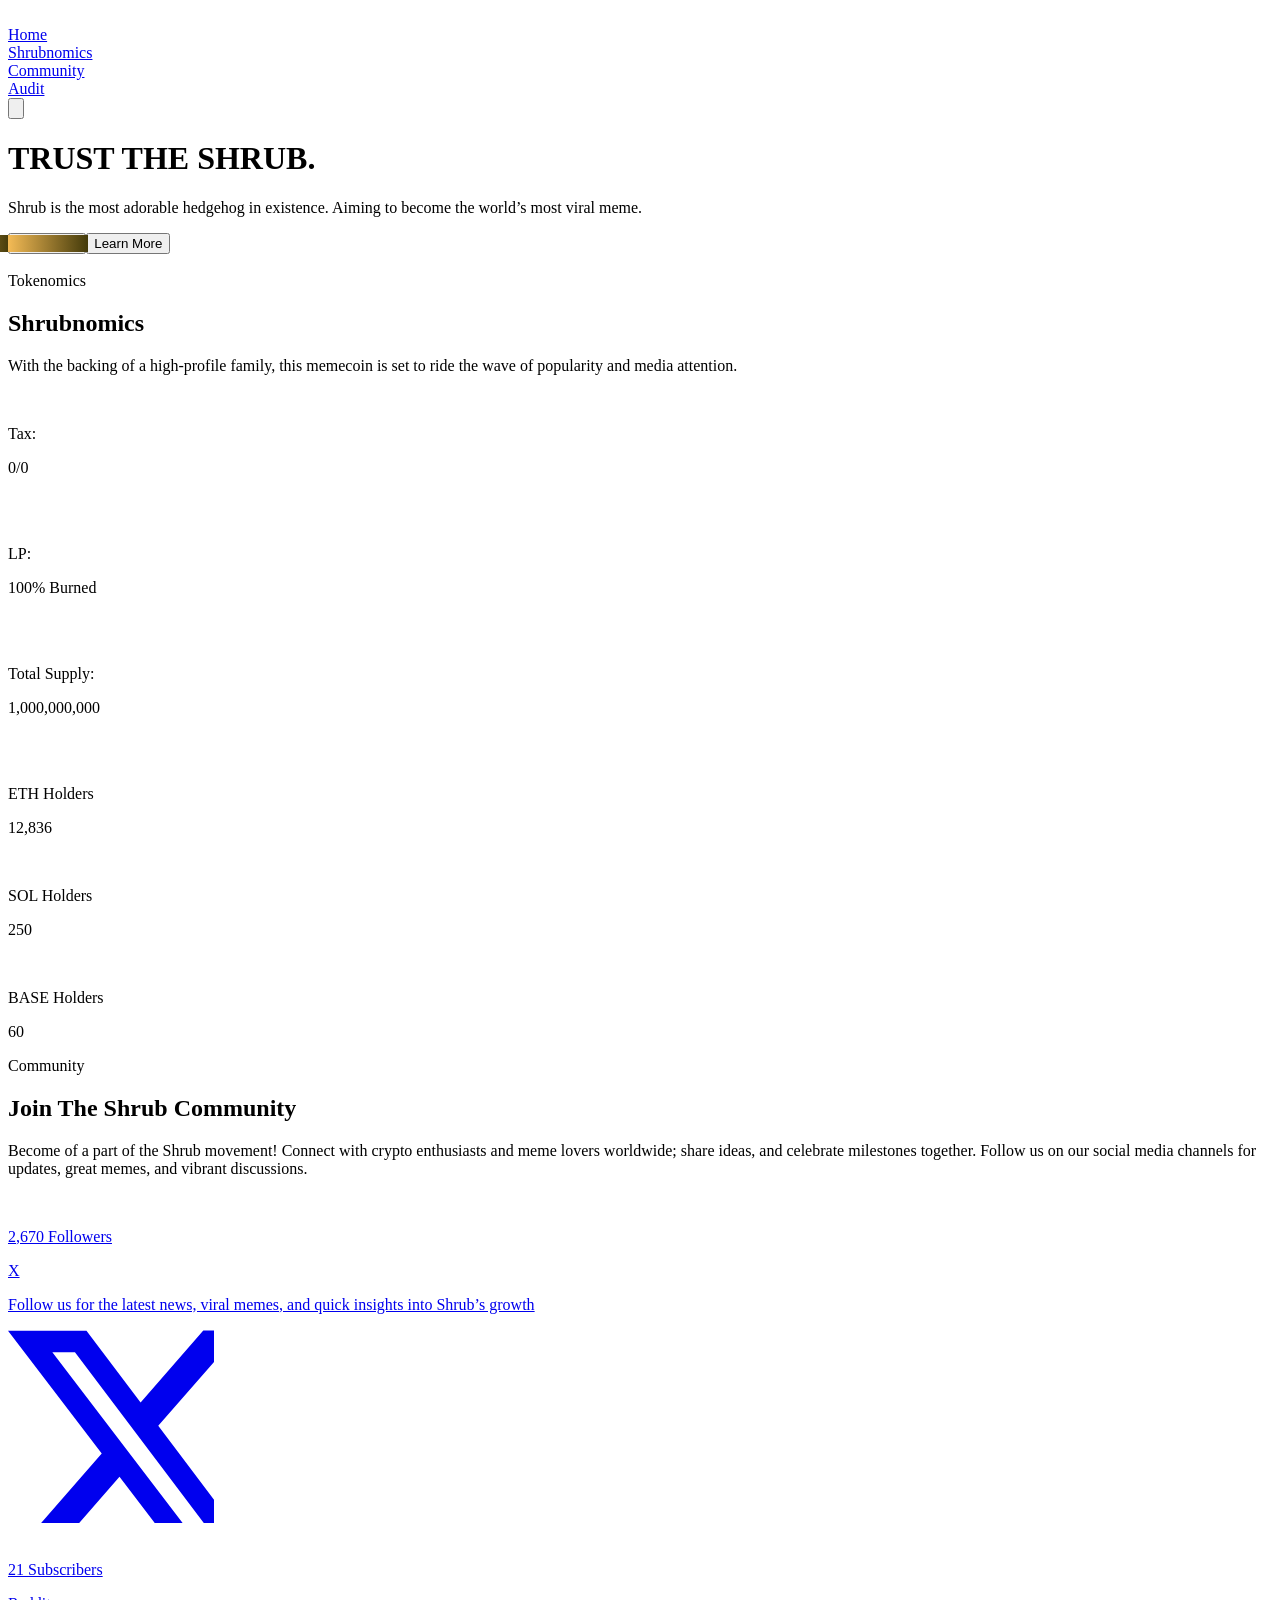
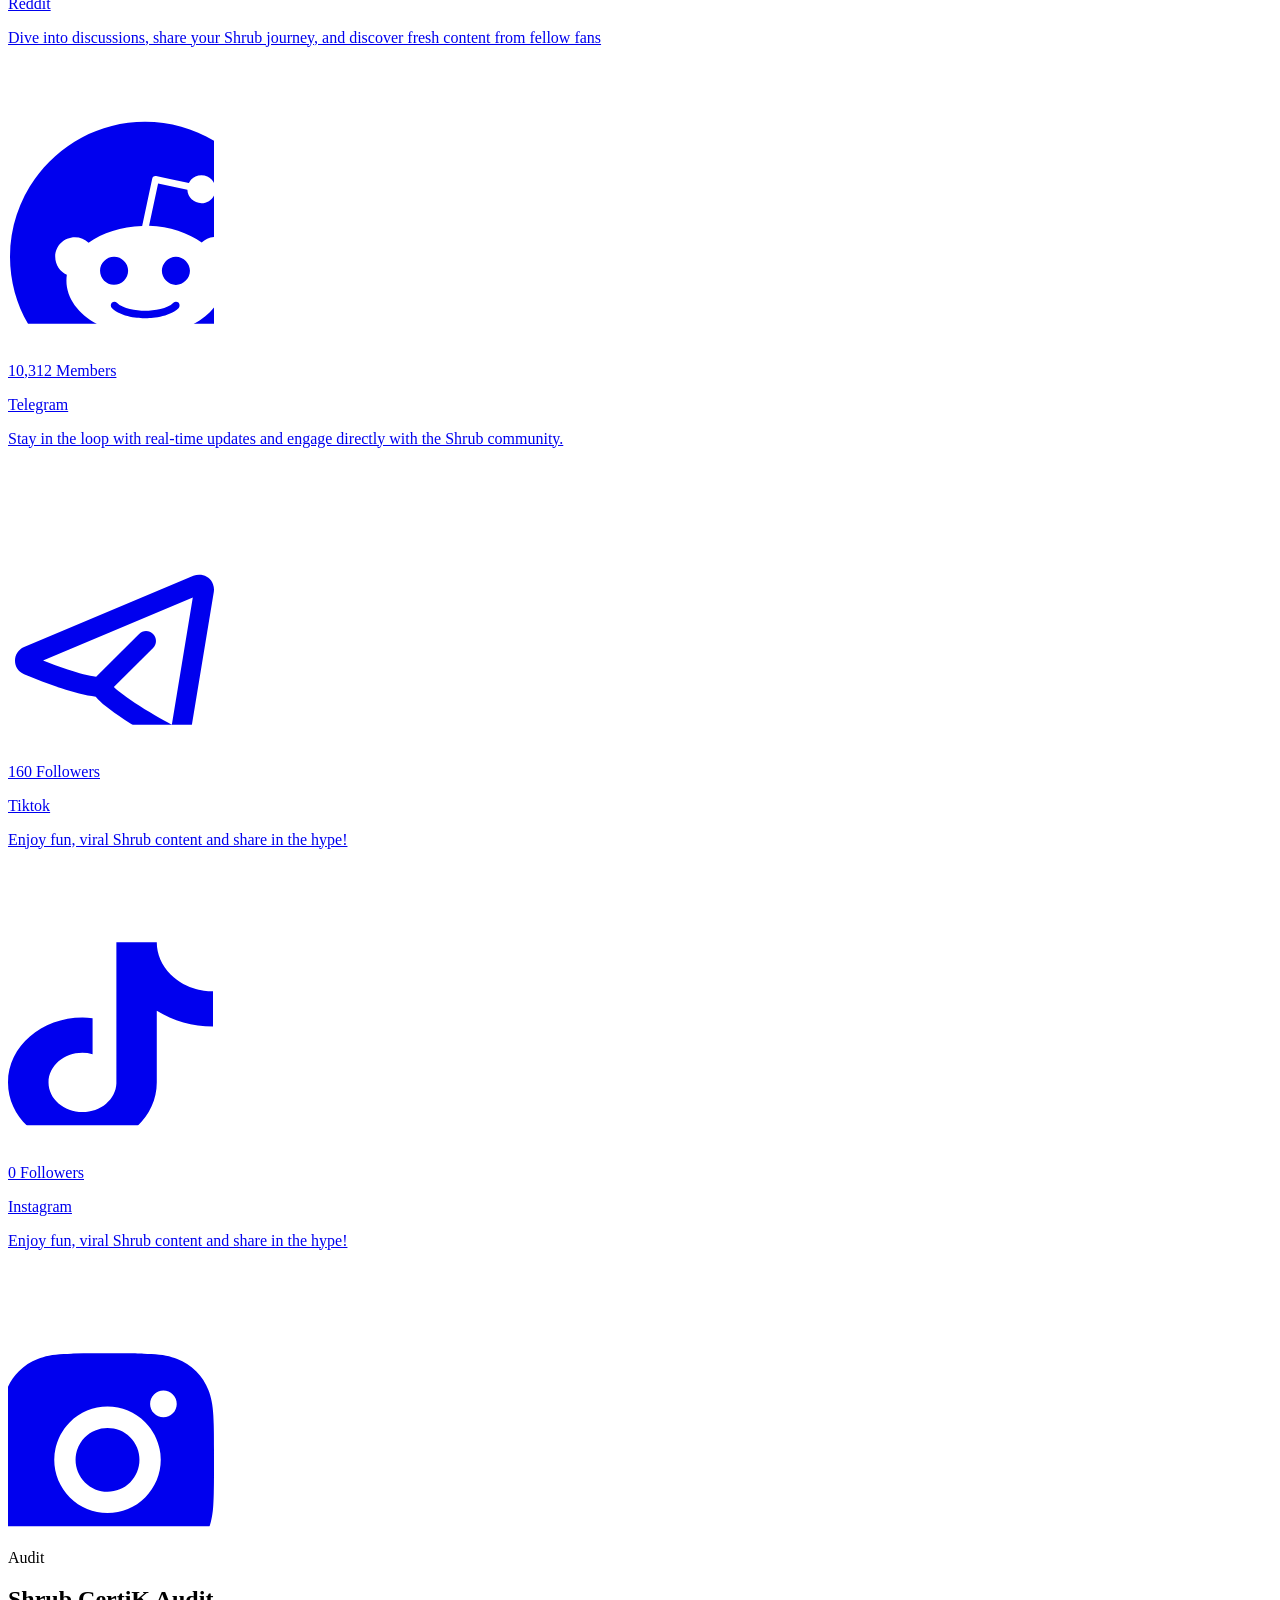
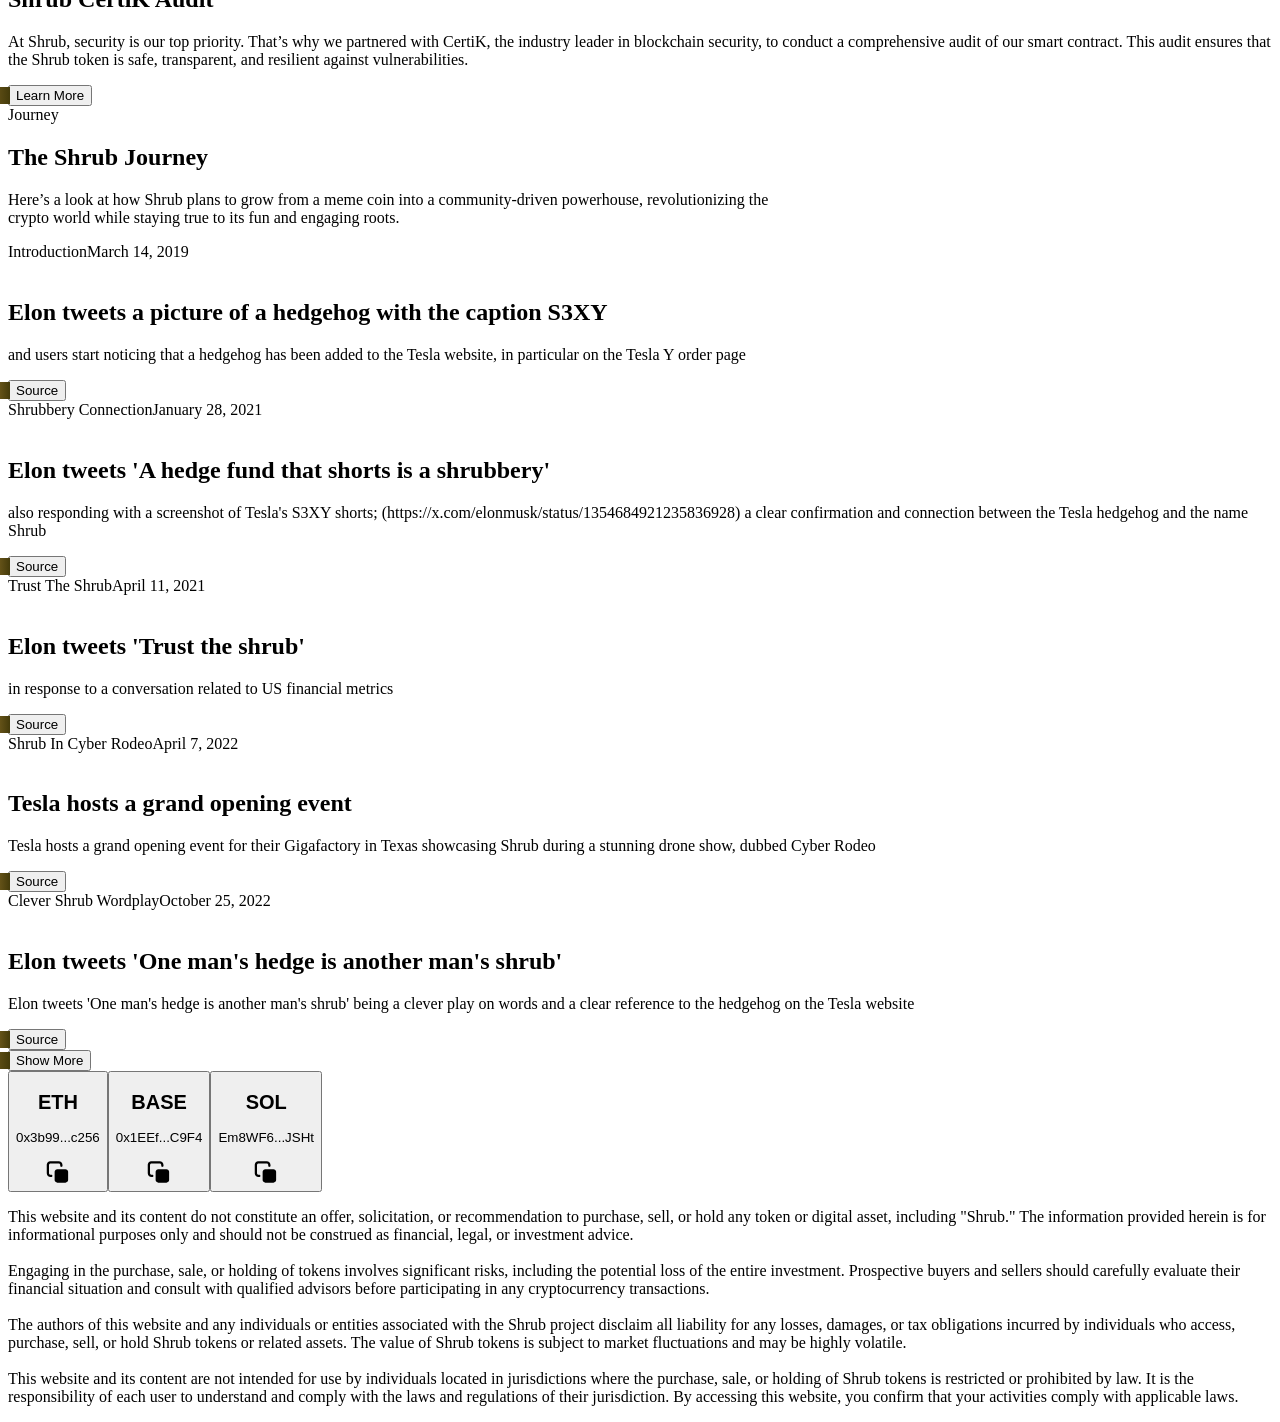
==== index.html @ d39418e5 "Nieuwe chunk-URL's, want de oude 404 zit een jaar in de cache De rename hiervoor repareerde de serve" ====
<!DOCTYPE html>
<html lang="en">

<head>
  <meta charset="UTF-8" />
  <link href="/fonts/fonts.css" rel="stylesheet">
  <link rel="apple-touch-icon" sizes="57x57" href="/apple-icon-57x57.png">
  <link rel="apple-touch-icon" sizes="60x60" href="/apple-icon-60x60.png">
  <link rel="apple-touch-icon" sizes="72x72" href="/apple-icon-72x72.png">
  <link rel="apple-touch-icon" sizes="76x76" href="/apple-icon-76x76.png">
  <link rel="apple-touch-icon" sizes="114x114" href="/apple-icon-114x114.png">
  <link rel="apple-touch-icon" sizes="120x120" href="/apple-icon-120x120.png">
  <link rel="apple-touch-icon" sizes="144x144" href="/apple-icon-144x144.png">
  <link rel="apple-touch-icon" sizes="152x152" href="/apple-icon-152x152.png">
  <link rel="apple-touch-icon" sizes="180x180" href="/apple-icon-180x180.png">
  <link rel="icon" type="image/png" sizes="192x192" href="/android-icon-192x192.png">
  <link rel="icon" type="image/png" sizes="32x32" href="/favicon-32x32.png">
  <link rel="icon" type="image/png" sizes="96x96" href="/favicon-96x96.png">
  <link rel="icon" type="image/png" sizes="16x16" href="/favicon-16x16.png">
  <link rel="manifest" href="/manifest.json">
  <meta name="msapplication-TileColor" content="#ffffff">
  <meta name="msapplication-TileImage" content="/ms-icon-144x144.png">
  <meta name="theme-color" content="#ffffff">
  <meta name="viewport" content="width=device-width, initial-scale=1.0" />
  <title>Shrub</title>
  <script type="module" crossorigin src="/assets/index.8772c8f3.js"></script>
  <link rel="stylesheet" href="/assets/index.d083fe7c.css">
</head>

<body>
  <div id="app"></div>
  
  <script src="https://platform.twitter.com/widgets.js"></script>
</body>

</html>
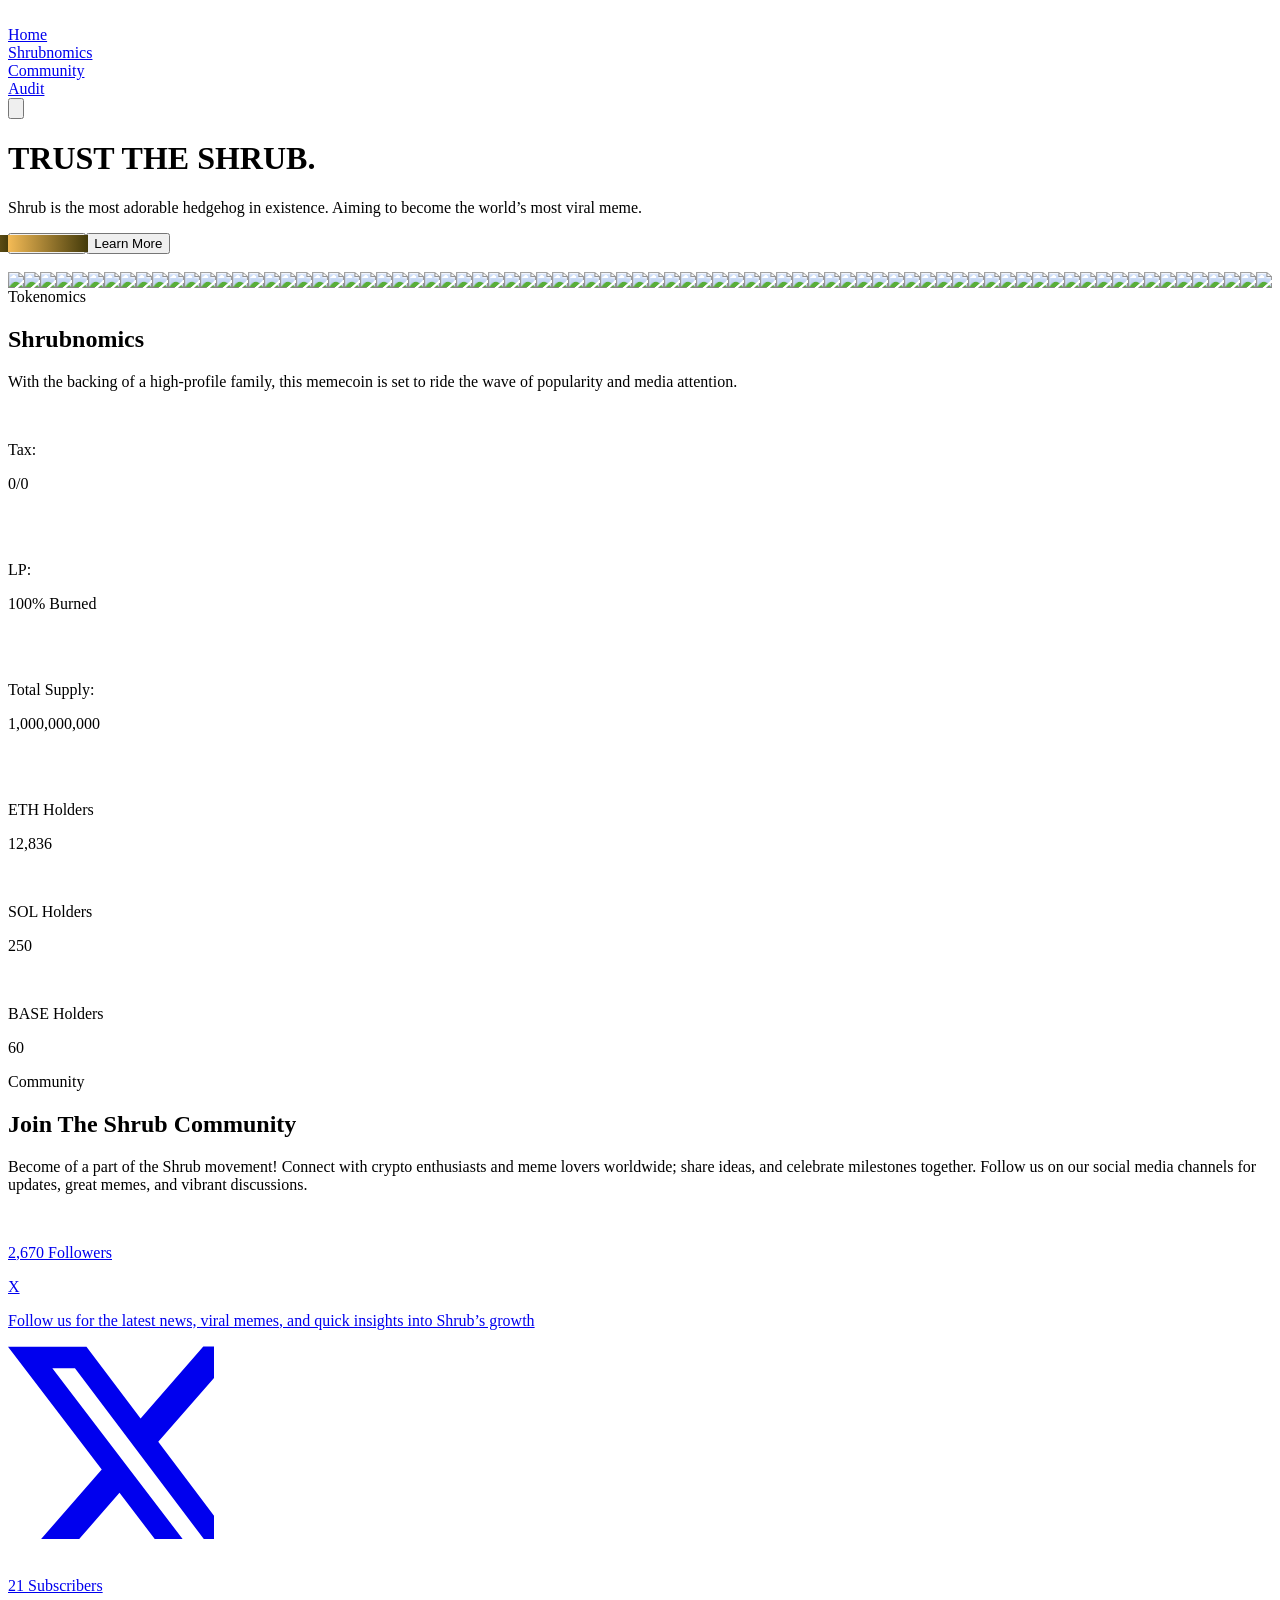
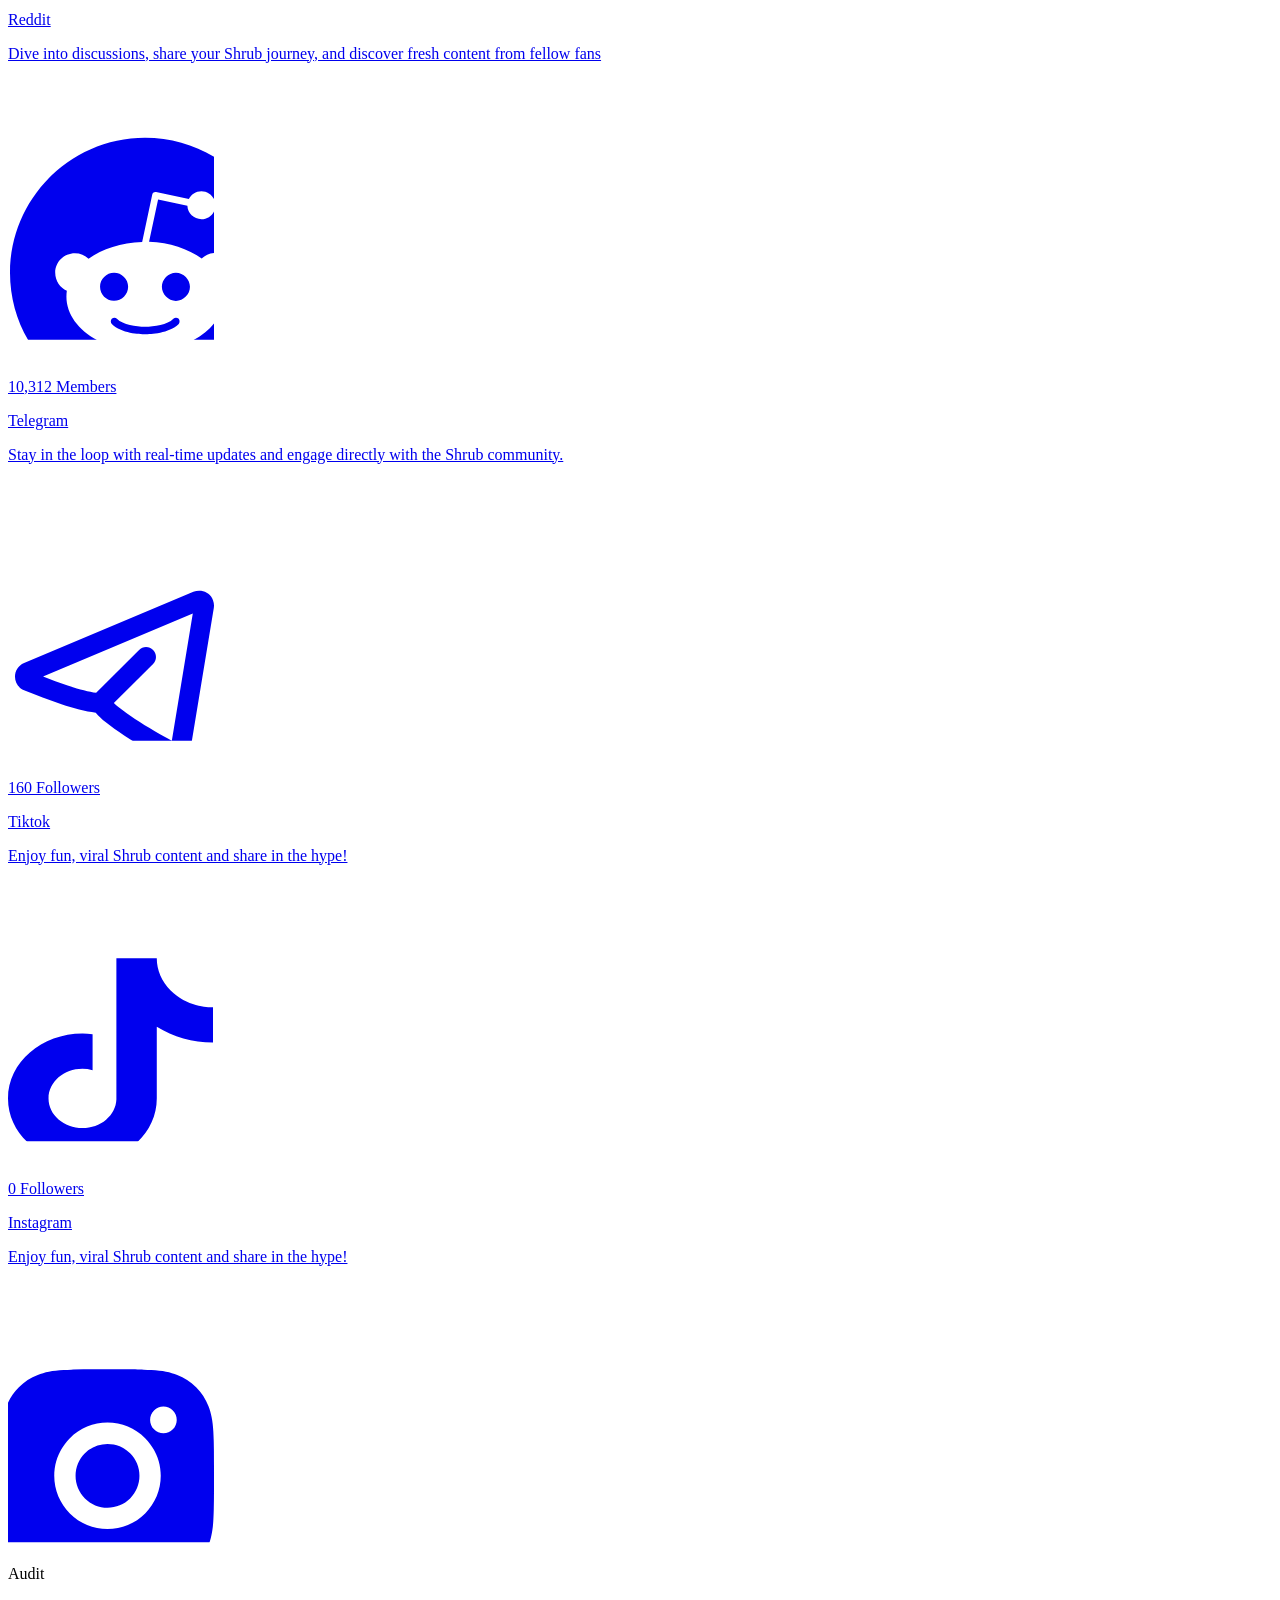
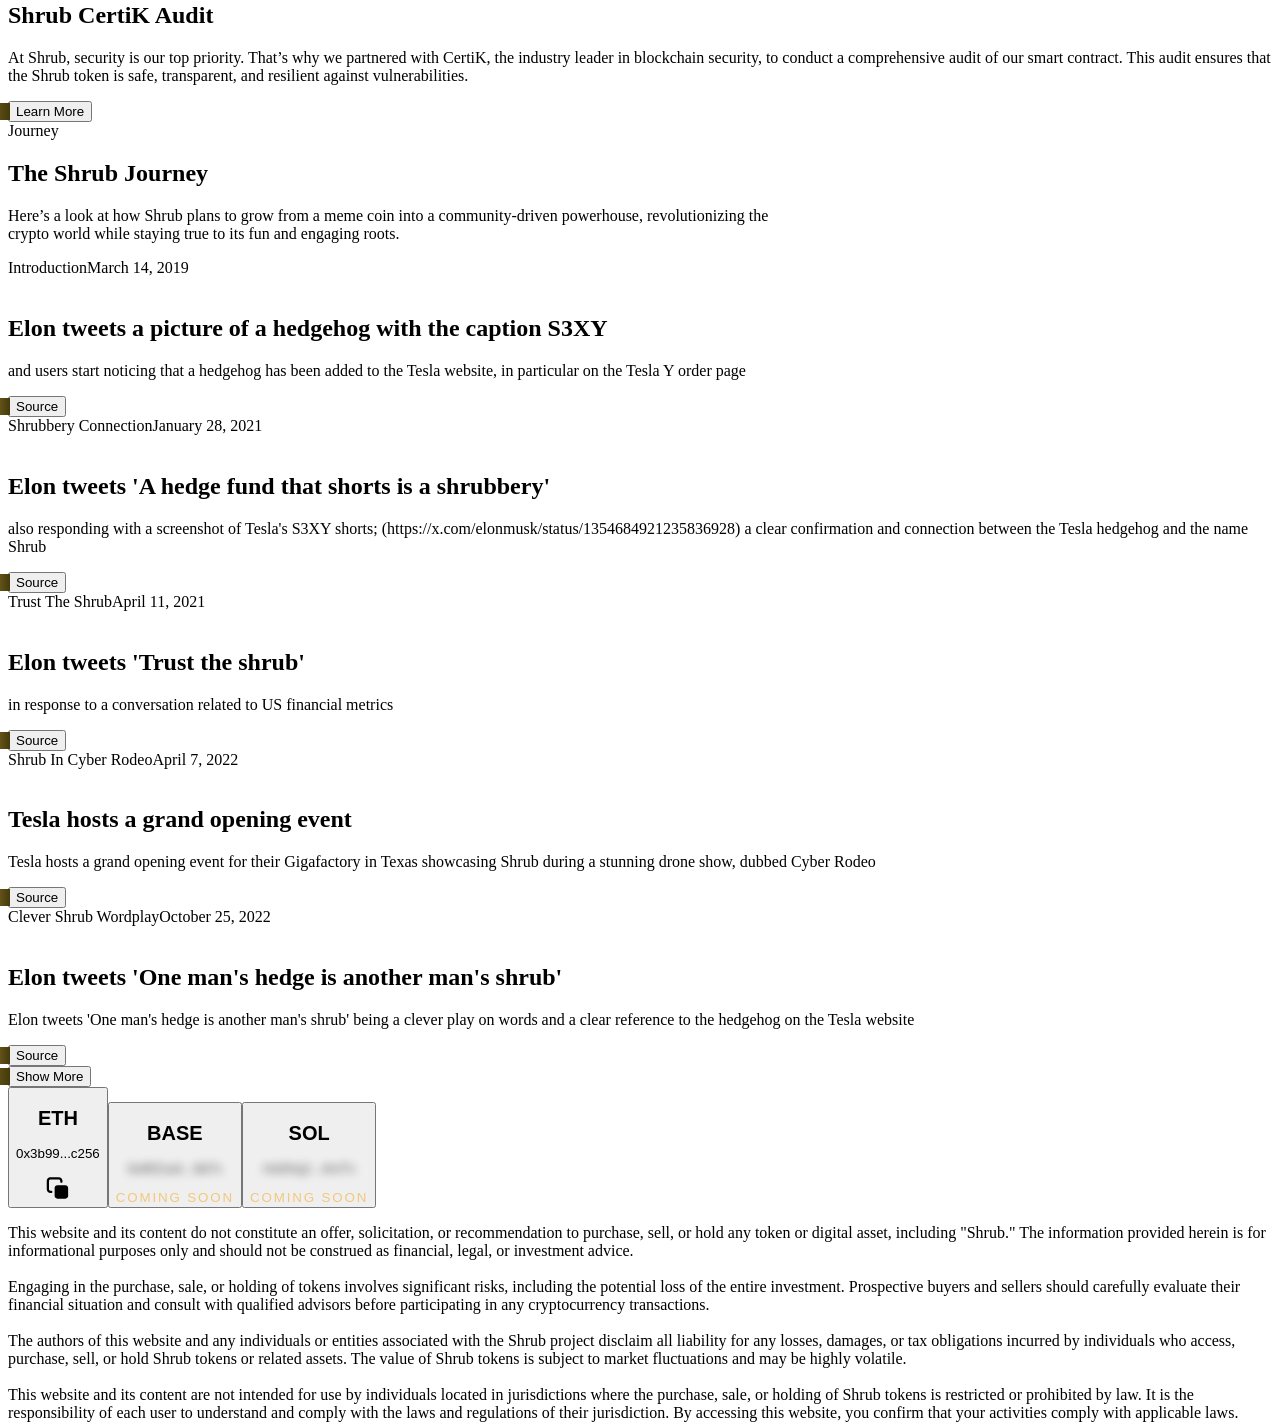
==== commit 802f6a10: "BASE en SOL naar coming soon, en chunknamen volgen voortaan de inhoud De contractadressen voor BASE " ====
--- a/index.html
+++ b/index.html
@@ -23,7 +23,7 @@
   <meta name="theme-color" content="#ffffff">
   <meta name="viewport" content="width=device-width, initial-scale=1.0" />
   <title>Shrub</title>
-  <script type="module" crossorigin src="/assets/index.8772c8f3.js"></script>
+  <script type="module" crossorigin src="/assets/index.a20facc7.js"></script>
   <link rel="stylesheet" href="/assets/index.d083fe7c.css">
 </head>
 
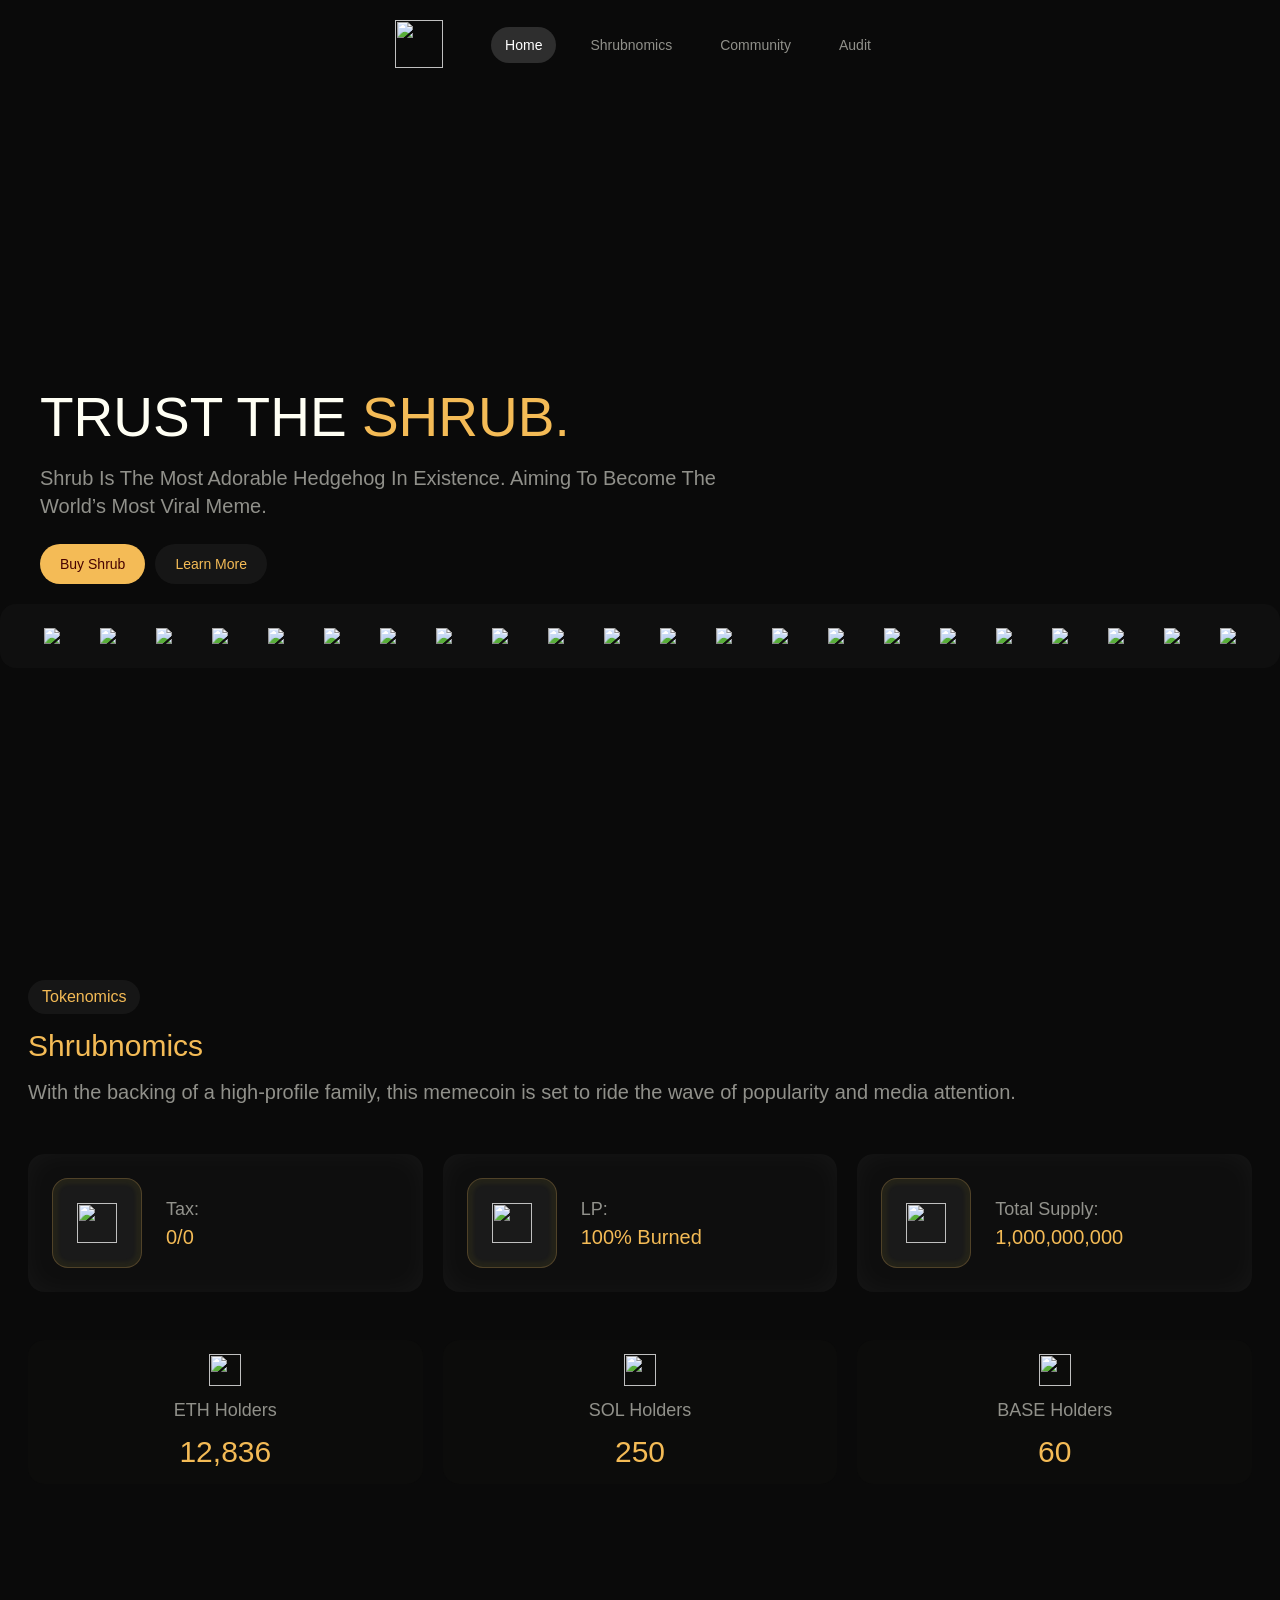
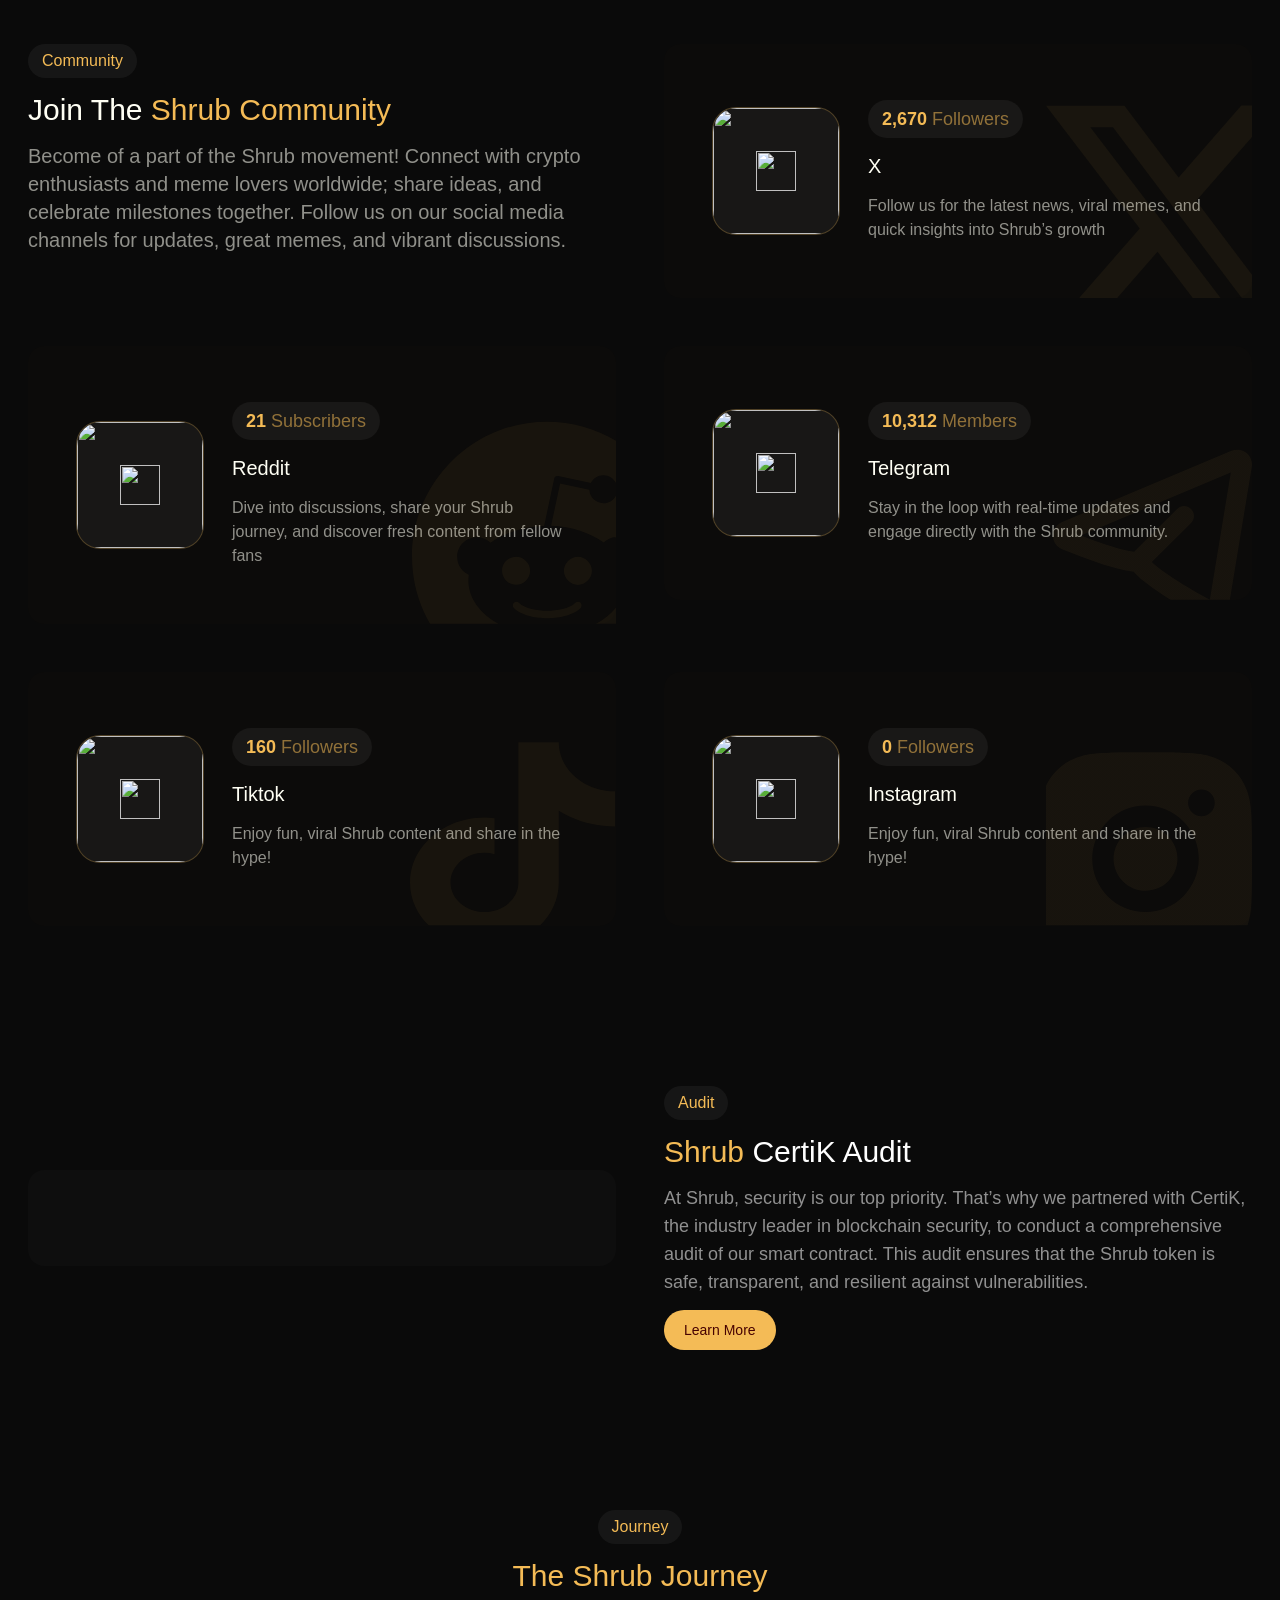
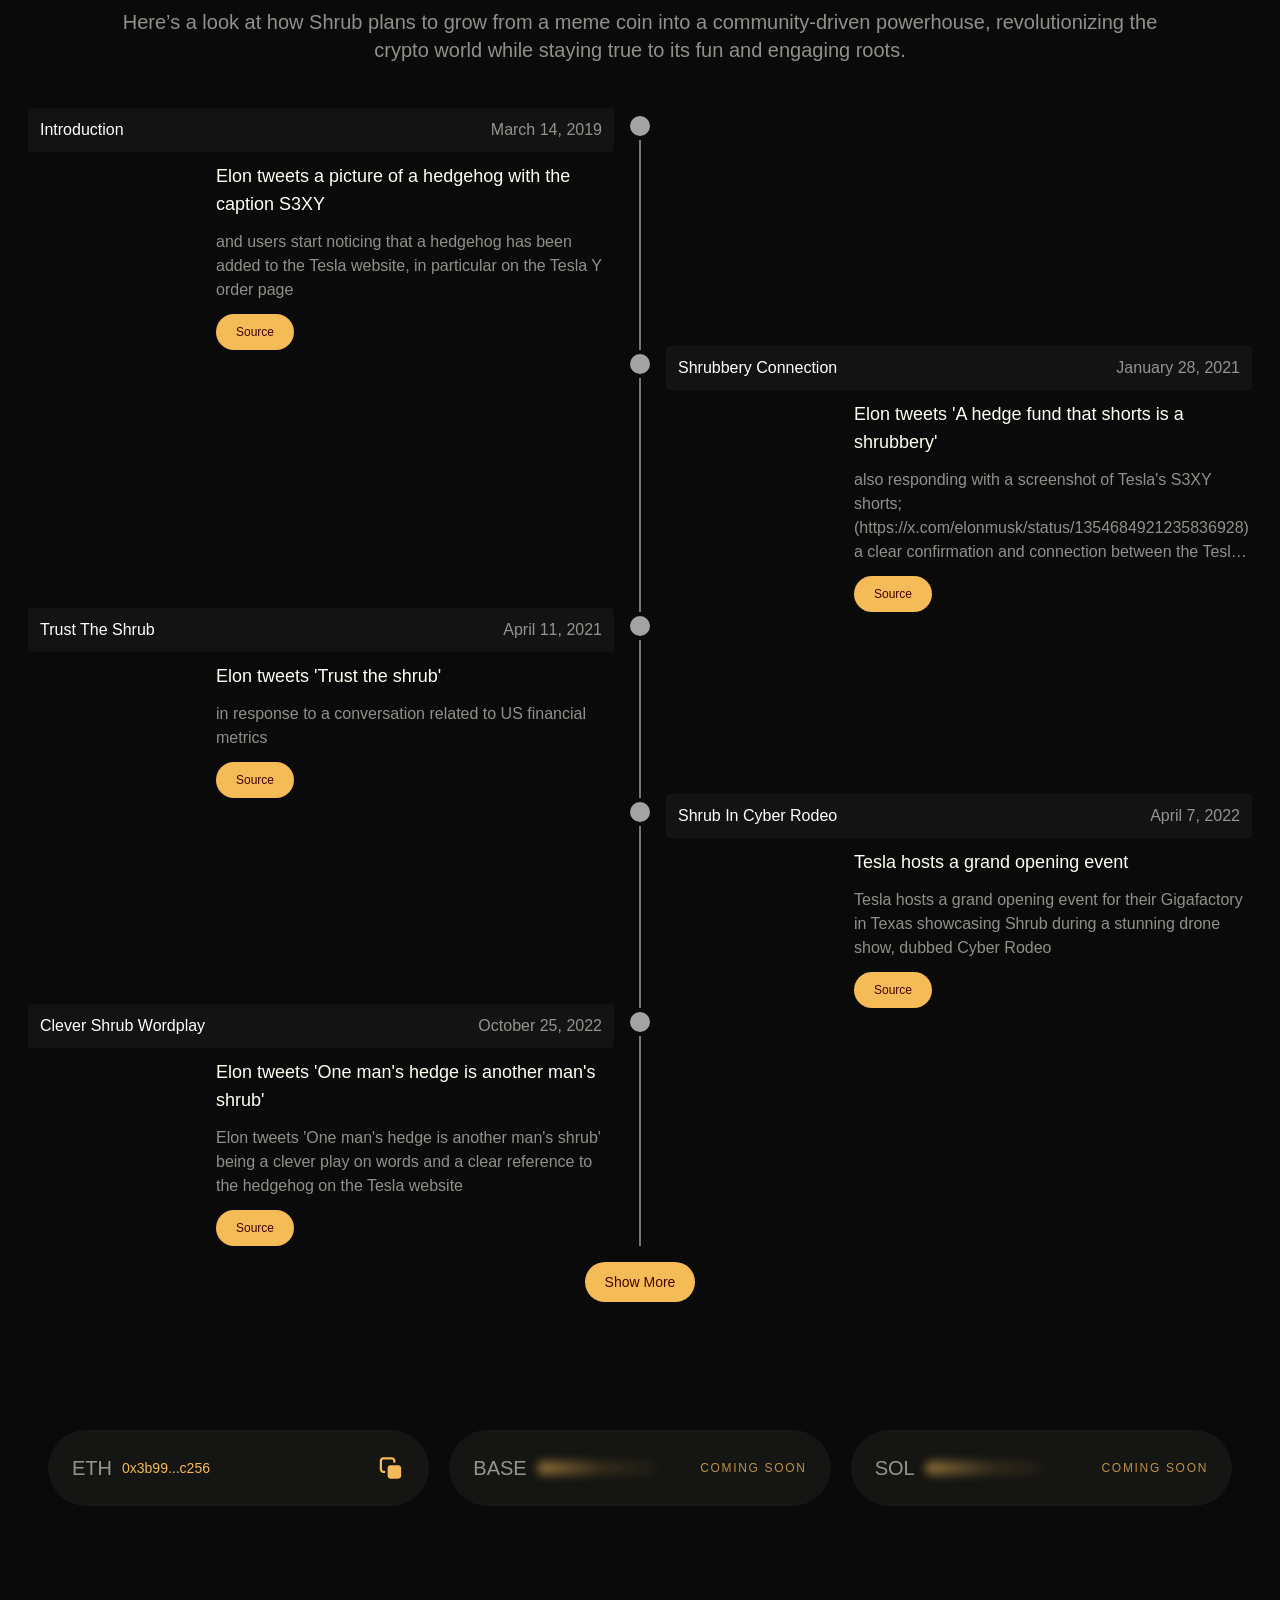
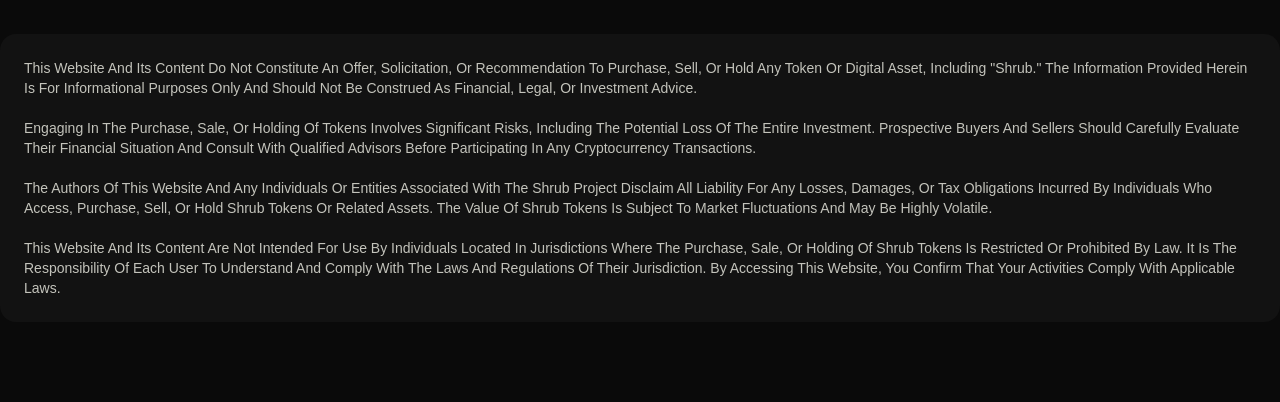
==== commit e5608f45: "Geen nep-adres onder de blur, alleen een balk De vorige versie zette een verzonnen adres achter de b" ====
--- a/index.html
+++ b/index.html
@@ -23,8 +23,8 @@
   <meta name="theme-color" content="#ffffff">
   <meta name="viewport" content="width=device-width, initial-scale=1.0" />
   <title>Shrub</title>
-  <script type="module" crossorigin src="/assets/index.a20facc7.js"></script>
-  <link rel="stylesheet" href="/assets/index.d083fe7c.css">
+  <script type="module" crossorigin src="/assets/index.d07bd568.js"></script>
+  <link rel="stylesheet" href="/assets/index.d07bd568.css">
 </head>
 
 <body>
--- a/assets/index.d07bd568.css
+++ b/assets/index.d07bd568.css
@@ -0,0 +1,7 @@
+@charset "UTF-8";*,:before,:after{--tw-border-spacing-x: 0;--tw-border-spacing-y: 0;--tw-translate-x: 0;--tw-translate-y: 0;--tw-rotate: 0;--tw-skew-x: 0;--tw-skew-y: 0;--tw-scale-x: 1;--tw-scale-y: 1;--tw-pan-x: ;--tw-pan-y: ;--tw-pinch-zoom: ;--tw-scroll-snap-strictness: proximity;--tw-gradient-from-position: ;--tw-gradient-via-position: ;--tw-gradient-to-position: ;--tw-ordinal: ;--tw-slashed-zero: ;--tw-numeric-figure: ;--tw-numeric-spacing: ;--tw-numeric-fraction: ;--tw-ring-inset: ;--tw-ring-offset-width: 0px;--tw-ring-offset-color: #fff;--tw-ring-color: rgb(59 130 246 / .5);--tw-ring-offset-shadow: 0 0 #0000;--tw-ring-shadow: 0 0 #0000;--tw-shadow: 0 0 #0000;--tw-shadow-colored: 0 0 #0000;--tw-blur: ;--tw-brightness: ;--tw-contrast: ;--tw-grayscale: ;--tw-hue-rotate: ;--tw-invert: ;--tw-saturate: ;--tw-sepia: ;--tw-drop-shadow: ;--tw-backdrop-blur: ;--tw-backdrop-brightness: ;--tw-backdrop-contrast: ;--tw-backdrop-grayscale: ;--tw-backdrop-hue-rotate: ;--tw-backdrop-invert: ;--tw-backdrop-opacity: ;--tw-backdrop-saturate: ;--tw-backdrop-sepia: ;--tw-contain-size: ;--tw-contain-layout: ;--tw-contain-paint: ;--tw-contain-style: }::backdrop{--tw-border-spacing-x: 0;--tw-border-spacing-y: 0;--tw-translate-x: 0;--tw-translate-y: 0;--tw-rotate: 0;--tw-skew-x: 0;--tw-skew-y: 0;--tw-scale-x: 1;--tw-scale-y: 1;--tw-pan-x: ;--tw-pan-y: ;--tw-pinch-zoom: ;--tw-scroll-snap-strictness: proximity;--tw-gradient-from-position: ;--tw-gradient-via-position: ;--tw-gradient-to-position: ;--tw-ordinal: ;--tw-slashed-zero: ;--tw-numeric-figure: ;--tw-numeric-spacing: ;--tw-numeric-fraction: ;--tw-ring-inset: ;--tw-ring-offset-width: 0px;--tw-ring-offset-color: #fff;--tw-ring-color: rgb(59 130 246 / .5);--tw-ring-offset-shadow: 0 0 #0000;--tw-ring-shadow: 0 0 #0000;--tw-shadow: 0 0 #0000;--tw-shadow-colored: 0 0 #0000;--tw-blur: ;--tw-brightness: ;--tw-contrast: ;--tw-grayscale: ;--tw-hue-rotate: ;--tw-invert: ;--tw-saturate: ;--tw-sepia: ;--tw-drop-shadow: ;--tw-backdrop-blur: ;--tw-backdrop-brightness: ;--tw-backdrop-contrast: ;--tw-backdrop-grayscale: ;--tw-backdrop-hue-rotate: ;--tw-backdrop-invert: ;--tw-backdrop-opacity: ;--tw-backdrop-saturate: ;--tw-backdrop-sepia: ;--tw-contain-size: ;--tw-contain-layout: ;--tw-contain-paint: ;--tw-contain-style: }*,:before,:after{box-sizing:border-box;border-width:0;border-style:solid;border-color:#e5e5e5}:before,:after{--tw-content: ""}html,:host{line-height:1.5;-webkit-text-size-adjust:100%;-moz-tab-size:4;-o-tab-size:4;tab-size:4;font-family:ui-sans-serif,system-ui,sans-serif,"Apple Color Emoji","Segoe UI Emoji",Segoe UI Symbol,"Noto Color Emoji";font-feature-settings:normal;font-variation-settings:normal;-webkit-tap-highlight-color:transparent}body{margin:0;line-height:inherit}hr{height:0;color:inherit;border-top-width:1px}abbr:where([title]){-webkit-text-decoration:underline dotted;text-decoration:underline dotted}h1,h2,h3,h4,h5,h6{font-size:inherit;font-weight:inherit}a{color:inherit;text-decoration:inherit}b,strong{font-weight:bolder}code,kbd,samp,pre{font-family:ui-monospace,SFMono-Regular,Menlo,Monaco,Consolas,Liberation Mono,Courier New,monospace;font-feature-settings:normal;font-variation-settings:normal;font-size:1em}small{font-size:80%}sub,sup{font-size:75%;line-height:0;position:relative;vertical-align:baseline}sub{bottom:-.25em}sup{top:-.5em}table{text-indent:0;border-color:inherit;border-collapse:collapse}button,input,optgroup,select,textarea{font-family:inherit;font-feature-settings:inherit;font-variation-settings:inherit;font-size:100%;font-weight:inherit;line-height:inherit;letter-spacing:inherit;color:inherit;margin:0;padding:0}button,select{text-transform:none}button,input:where([type="button"]),input:where([type="reset"]),input:where([type="submit"]){-webkit-appearance:button;background-color:transparent;background-image:none}:-moz-focusring{outline:auto}:-moz-ui-invalid{box-shadow:none}progress{vertical-align:baseline}::-webkit-inner-spin-button,::-webkit-outer-spin-button{height:auto}[type=search]{-webkit-appearance:textfield;outline-offset:-2px}::-webkit-search-decoration{-webkit-appearance:none}::-webkit-file-upload-button{-webkit-appearance:button;font:inherit}summary{display:list-item}blockquote,dl,dd,h1,h2,h3,h4,h5,h6,hr,figure,p,pre{margin:0}fieldset{margin:0;padding:0}legend{padding:0}ol,ul,menu{list-style:none;margin:0;padding:0}dialog{padding:0}textarea{resize:vertical}input::-moz-placeholder,textarea::-moz-placeholder{opacity:1;color:#a3a3a3}input::placeholder,textarea::placeholder{opacity:1;color:#a3a3a3}button,[role=button]{cursor:pointer}:disabled{cursor:default}img,svg,video,canvas,audio,iframe,embed,object{display:block;vertical-align:middle}img,video{max-width:100%;height:auto}[hidden]:where(:not([hidden="until-found"])){display:none}.fixed{position:fixed}.absolute{position:absolute}.relative{position:relative}.inset-0{inset:0px}.inset-x-0{left:0px;right:0px}.inset-y-0{top:0px;bottom:0px}.-top-5{top:-1.25rem}.bottom-0{bottom:0px}.bottom-7{bottom:1.75rem}.left-0{left:0px}.right-0{right:0px}.top-0{top:0px}.top-5{top:1.25rem}.z-10{z-index:10}.z-2{z-index:2}.z-20{z-index:20}.z-3{z-index:3}.z-4{z-index:4}.z-50{z-index:50}.order-1{order:1}.order-2{order:2}.mx-5{margin-left:1.25rem;margin-right:1.25rem}.mx-auto{margin-left:auto;margin-right:auto}.my-auto{margin-top:auto;margin-bottom:auto}.-mt-1{margin-top:-.25rem}.ml-2{margin-left:.5rem}.mt-10{margin-top:2.5rem}.mt-2\.5{margin-top:.625rem}.mt-24{margin-top:6rem}.mt-3{margin-top:.75rem}.mt-4{margin-top:1rem}.line-clamp-4{overflow:hidden;display:-webkit-box;-webkit-box-orient:vertical;-webkit-line-clamp:4}.block{display:block}.inline-block{display:inline-block}.flex{display:flex}.grid{display:grid}.hidden{display:none}.size-5{width:1.25rem;height:1.25rem}.size-7{width:1.75rem;height:1.75rem}.h-10{height:2.5rem}.h-12{height:3rem}.h-14{height:3.5rem}.h-32{height:8rem}.h-36{height:9rem}.h-6{height:1.5rem}.h-8{height:2rem}.h-auto{height:auto}.h-full{height:100%}.min-h-max{min-height:-moz-max-content;min-height:max-content}.w-10{width:2.5rem}.w-12{width:3rem}.w-14{width:3.5rem}.w-16{width:4rem}.w-6{width:1.5rem}.w-8{width:2rem}.w-full{width:100%}.max-w-3xl{max-width:48rem}.max-w-lg{max-width:32rem}.max-w-max{max-width:-moz-max-content;max-width:max-content}.max-w-prose{max-width:65ch}.shrink-0{flex-shrink:0}.grow{flex-grow:1}.origin-top{transform-origin:top}.rotate-180{--tw-rotate: 180deg;transform:translate(var(--tw-translate-x),var(--tw-translate-y)) rotate(var(--tw-rotate)) skew(var(--tw-skew-x)) skewY(var(--tw-skew-y)) scaleX(var(--tw-scale-x)) scaleY(var(--tw-scale-y))}.transform{transform:translate(var(--tw-translate-x),var(--tw-translate-y)) rotate(var(--tw-rotate)) skew(var(--tw-skew-x)) skewY(var(--tw-skew-y)) scaleX(var(--tw-scale-x)) scaleY(var(--tw-scale-y))}.cursor-pointer{cursor:pointer}.grid-cols-1{grid-template-columns:repeat(1,minmax(0,1fr))}.flex-col{flex-direction:column}.flex-wrap{flex-wrap:wrap}.items-start{align-items:flex-start}.items-center{align-items:center}.items-stretch{align-items:stretch}.justify-start{justify-content:flex-start}.justify-center{justify-content:center}.justify-between{justify-content:space-between}.gap-1{gap:.25rem}.gap-1\.5{gap:.375rem}.gap-12{gap:3rem}.gap-2{gap:.5rem}.gap-2\.5{gap:.625rem}.gap-3{gap:.75rem}.gap-3\.5{gap:.875rem}.gap-5{gap:1.25rem}.gap-6{gap:1.5rem}.gap-7{gap:1.75rem}.gap-x-3{-moz-column-gap:.75rem;column-gap:.75rem}.self-center{align-self:center}.overflow-hidden{overflow:hidden}.overflow-scroll{overflow:scroll}.overflow-y-auto{overflow-y:auto}.break-all{word-break:break-all}.rounded{border-radius:.25rem}.rounded-2xl{border-radius:1rem}.rounded-3xl{border-radius:1.5rem}.rounded-full{border-radius:9999px}.rounded-lg{border-radius:.5rem}.rounded-xl{border-radius:.75rem}.\!border{border-width:1px!important}.border{border-width:1px}.border-b{border-bottom-width:1px}.border-t{border-top-width:1px}.border-border{border-color:#ffffff0d}.border-gray-800{--tw-border-opacity: 1;border-color:rgb(38 38 38 / var(--tw-border-opacity, 1))}.border-primary-light{--tw-border-opacity: 1;border-color:rgb(255 255 244 / var(--tw-border-opacity, 1))}.border-primary-light\/50{border-color:#fffff480}.border-primary-yellow\/25{border-color:#f4bb5640}.border-white\/\[0\.15\]{border-color:#ffffff26}.bg-black{--tw-bg-opacity: 1;background-color:rgb(0 0 0 / var(--tw-bg-opacity, 1))}.bg-black\/50{background-color:#00000080}.bg-border{background-color:#ffffff0d}.bg-gray-400{--tw-bg-opacity: 1;background-color:rgb(163 163 163 / var(--tw-bg-opacity, 1))}.bg-gray-900{--tw-bg-opacity: 1;background-color:rgb(23 23 23 / var(--tw-bg-opacity, 1))}.bg-primary-dark-2{--tw-bg-opacity: 1;background-color:rgb(10 10 10 / var(--tw-bg-opacity, 1))}.bg-primary-dark-3{--tw-bg-opacity: 1;background-color:rgb(12 12 11 / var(--tw-bg-opacity, 1))}.bg-primary-dark-4{--tw-bg-opacity: 1;background-color:rgb(21 21 19 / var(--tw-bg-opacity, 1))}.bg-primary-dark-7{--tw-bg-opacity: 1;background-color:rgb(25 25 18 / var(--tw-bg-opacity, 1))}.bg-primary-dark-8{--tw-bg-opacity: 1;background-color:rgb(15 15 15 / var(--tw-bg-opacity, 1))}.bg-primary-light-gray{--tw-bg-opacity: 1;background-color:rgb(242 242 242 / var(--tw-bg-opacity, 1))}.bg-primary-yellow{--tw-bg-opacity: 1;background-color:rgb(244 187 86 / var(--tw-bg-opacity, 1))}.bg-primary-yellow\/\[0\.01\]{background-color:#f4bb5603}.bg-primary-yellow\/\[0\.02\]{background-color:#f4bb5605}.bg-transparent{background-color:transparent}.bg-white{--tw-bg-opacity: 1;background-color:rgb(255 255 255 / var(--tw-bg-opacity, 1))}.bg-white\/5{background-color:#ffffff0d}.bg-white\/\[0\.02\]{background-color:#ffffff05}.bg-white\/\[0\.03\]{background-color:#ffffff08}.bg-white\/\[0\.04\]{background-color:#ffffff0a}.bg-white\/\[0\.15\]{background-color:#ffffff26}.bg-opacity-80{--tw-bg-opacity: .8}.bg-\[url\(\/assets\/bg\.png\)\]{background-image:url(/assets/bg.png)}.bg-cover{background-size:cover}.bg-center{background-position:center}.object-contain{-o-object-fit:contain;object-fit:contain}.p-2\.5{padding:.625rem}.p-4{padding:1rem}.p-5{padding:1.25rem}.p-6{padding:1.5rem}.px-0{padding-left:0;padding-right:0}.px-12{padding-left:3rem;padding-right:3rem}.px-3{padding-left:.75rem;padding-right:.75rem}.px-3\.5{padding-left:.875rem;padding-right:.875rem}.px-4{padding-left:1rem;padding-right:1rem}.px-5{padding-left:1.25rem;padding-right:1.25rem}.px-6{padding-left:1.5rem;padding-right:1.5rem}.px-7{padding-left:1.75rem;padding-right:1.75rem}.px-8{padding-left:2rem;padding-right:2rem}.py-10{padding-top:2.5rem;padding-bottom:2.5rem}.py-12{padding-top:3rem;padding-bottom:3rem}.py-14{padding-top:3.5rem;padding-bottom:3.5rem}.py-2{padding-top:.5rem;padding-bottom:.5rem}.py-2\.5{padding-top:.625rem;padding-bottom:.625rem}.py-3{padding-top:.75rem;padding-bottom:.75rem}.py-3\.5{padding-top:.875rem;padding-bottom:.875rem}.py-5{padding-top:1.25rem;padding-bottom:1.25rem}.py-\[5px\]{padding-top:5px;padding-bottom:5px}.pb-3{padding-bottom:.75rem}.pb-8{padding-bottom:2rem}.pt-10{padding-top:2.5rem}.pt-8{padding-top:2rem}.text-left{text-align:left}.text-center{text-align:center}.text-2xl{font-size:1.5rem;line-height:2rem}.text-3xl{font-size:1.875rem;line-height:2.25rem}.text-5xl{font-size:3rem;line-height:1}.text-base{font-size:1rem;line-height:1.5rem}.text-lg{font-size:1.125rem;line-height:1.75rem}.text-sm{font-size:.875rem;line-height:1.25rem}.text-xl{font-size:1.25rem;line-height:1.75rem}.text-xs{font-size:.75rem;line-height:1rem}.font-bold{font-weight:700}.font-medium{font-weight:500}.font-normal{font-weight:400}.font-semibold{font-weight:600}.capitalize{text-transform:capitalize}.leading-none{line-height:1}.text-gray-600{--tw-text-opacity: 1;color:rgb(82 82 82 / var(--tw-text-opacity, 1))}.text-primary-dark{--tw-text-opacity: 1;color:rgb(5 5 4 / var(--tw-text-opacity, 1))}.text-primary-dark-red{--tw-text-opacity: 1;color:rgb(71 2 0 / var(--tw-text-opacity, 1))}.text-primary-dark\/\[0\.55\]{color:#0505048c}.text-primary-light{--tw-text-opacity: 1;color:rgb(255 255 244 / var(--tw-text-opacity, 1))}.text-primary-light-gray{--tw-text-opacity: 1;color:rgb(242 242 242 / var(--tw-text-opacity, 1))}.text-primary-light\/50{color:#fffff480}.text-primary-light\/75{color:#fffff4bf}.text-primary-light\/\[0\.15\]{color:#fffff426}.text-primary-light\/\[0\.55\]{color:#fffff48c}.text-primary-yellow{--tw-text-opacity: 1;color:rgb(244 187 86 / var(--tw-text-opacity, 1))}.text-primary-yellow\/5{color:#f4bb560d}.text-primary-yellow\/\[0\.55\]{color:#f4bb568c}.text-white{--tw-text-opacity: 1;color:rgb(255 255 255 / var(--tw-text-opacity, 1))}.text-white\/\[0\.55\]{color:#ffffff8c}.shadow-md{--tw-shadow: 0 4px 6px -1px rgb(0 0 0 / .1), 0 2px 4px -2px rgb(0 0 0 / .1);--tw-shadow-colored: 0 4px 6px -1px var(--tw-shadow-color), 0 2px 4px -2px var(--tw-shadow-color);box-shadow:var(--tw-ring-offset-shadow, 0 0 #0000),var(--tw-ring-shadow, 0 0 #0000),var(--tw-shadow)}.shadow-xl{--tw-shadow: 0 20px 25px -5px rgb(0 0 0 / .1), 0 8px 10px -6px rgb(0 0 0 / .1);--tw-shadow-colored: 0 20px 25px -5px var(--tw-shadow-color), 0 8px 10px -6px var(--tw-shadow-color);box-shadow:var(--tw-ring-offset-shadow, 0 0 #0000),var(--tw-ring-shadow, 0 0 #0000),var(--tw-shadow)}.backdrop-blur-md{--tw-backdrop-blur: blur(12px);-webkit-backdrop-filter:var(--tw-backdrop-blur) var(--tw-backdrop-brightness) var(--tw-backdrop-contrast) var(--tw-backdrop-grayscale) var(--tw-backdrop-hue-rotate) var(--tw-backdrop-invert) var(--tw-backdrop-opacity) var(--tw-backdrop-saturate) var(--tw-backdrop-sepia);backdrop-filter:var(--tw-backdrop-blur) var(--tw-backdrop-brightness) var(--tw-backdrop-contrast) var(--tw-backdrop-grayscale) var(--tw-backdrop-hue-rotate) var(--tw-backdrop-invert) var(--tw-backdrop-opacity) var(--tw-backdrop-saturate) var(--tw-backdrop-sepia)}.transition{transition-property:color,background-color,border-color,text-decoration-color,fill,stroke,opacity,box-shadow,transform,filter,-webkit-backdrop-filter;transition-property:color,background-color,border-color,text-decoration-color,fill,stroke,opacity,box-shadow,transform,filter,backdrop-filter;transition-property:color,background-color,border-color,text-decoration-color,fill,stroke,opacity,box-shadow,transform,filter,backdrop-filter,-webkit-backdrop-filter;transition-timing-function:cubic-bezier(.4,0,.2,1);transition-duration:.15s}.transition-all{transition-property:all;transition-timing-function:cubic-bezier(.4,0,.2,1);transition-duration:.15s}.transition-colors{transition-property:color,background-color,border-color,text-decoration-color,fill,stroke;transition-timing-function:cubic-bezier(.4,0,.2,1);transition-duration:.15s}.transition-opacity{transition-property:opacity;transition-timing-function:cubic-bezier(.4,0,.2,1);transition-duration:.15s}.transition-transform{transition-property:transform;transition-timing-function:cubic-bezier(.4,0,.2,1);transition-duration:.15s}.duration-300{transition-duration:.3s}.ease-in-out{transition-timing-function:cubic-bezier(.4,0,.2,1)}html,body,#app{height:100%}body{font-size:18px;background:#0A0A0A;color:#fff;font-family:GeneralSans-Variable,sans-serif}@media screen and (max-width: 768px){.hero-min-height{min-height:1500px}}@media screen and (min-width: 768px){.hero-min-height{min-height:1100px}}.has-announcement,.has-announcement nav,.has-announcement .mobile-nav{padding-top:50px}.bg-gradient{background:linear-gradient(180deg,rgba(255,255,255,.15) 0%,rgba(244,187,86,.15) 100%)}.bg-gradient--eth{background:linear-gradient(90deg,rgb(98,126,235) 0%,rgb(29,71,235) 100%)}.bg-gradient--sol{background:linear-gradient(90deg,rgb(5,204,143) 0%,rgb(149,72,252) 100%)}.shadow-primary{box-shadow:0 0 4px 5px #f4db1d0d inset}.shadow-tokenomics{box-shadow:0 0 35px -6px #ffffff0d inset}.after\:absolute:after{content:var(--tw-content);position:absolute}.after\:bottom-0:after{content:var(--tw-content);bottom:0px}.after\:start-3\.5:after{content:var(--tw-content);inset-inline-start:.875rem}.after\:top-7:after{content:var(--tw-content);top:1.75rem}.after\:w-px:after{content:var(--tw-content);width:1px}.after\:-translate-x-\[0\.5px\]:after{content:var(--tw-content);--tw-translate-x: -.5px;transform:translate(var(--tw-translate-x),var(--tw-translate-y)) rotate(var(--tw-rotate)) skew(var(--tw-skew-x)) skewY(var(--tw-skew-y)) scaleX(var(--tw-scale-x)) scaleY(var(--tw-scale-y))}.after\:bg-gray-200:after{content:var(--tw-content);--tw-bg-opacity: 1;background-color:rgb(229 229 229 / var(--tw-bg-opacity, 1))}.last\:after\:hidden:last-child:after{content:var(--tw-content);display:none}.hover\:text-primary-light-gray:hover,.group:hover .group-hover\:text-primary-light-gray{--tw-text-opacity: 1;color:rgb(242 242 242 / var(--tw-text-opacity, 1))}.group:hover .group-hover\:text-primary-yellow\/10{color:#f4bb561a}.group:hover .group-hover\:text-white{--tw-text-opacity: 1;color:rgb(255 255 255 / var(--tw-text-opacity, 1))}.group:hover .group-hover\:opacity-80{opacity:.8}@media (min-width: 640px){.sm\:top-0{top:0px}.sm\:order-1{order:1}.sm\:order-2{order:2}.sm\:mt-0{margin-top:0}.sm\:mt-2{margin-top:.5rem}.sm\:block{display:block}.sm\:hidden{display:none}.sm\:h-auto{height:auto}.sm\:w-32{width:8rem}.sm\:w-44{width:11rem}.sm\:max-w-3xl{max-width:48rem}.sm\:max-w-lg{max-width:32rem}.sm\:grid-cols-2{grid-template-columns:repeat(2,minmax(0,1fr))}.sm\:grid-cols-3{grid-template-columns:repeat(3,minmax(0,1fr))}.sm\:flex-row{flex-direction:row}.sm\:items-start{align-items:flex-start}.sm\:items-center{align-items:center}.sm\:justify-between{justify-content:space-between}.sm\:gap-0{gap:0px}.sm\:gap-3{gap:.75rem}.sm\:break-normal{overflow-wrap:normal;word-break:normal}.sm\:p-0{padding:0}.sm\:px-0{padding-left:0;padding-right:0}.sm\:px-5{padding-left:1.25rem;padding-right:1.25rem}.sm\:text-left{text-align:left}.sm\:text-\[55px\]{font-size:55px}}@media (min-width: 768px){.md\:mt-0{margin-top:0}.md\:mt-36{margin-top:9rem}.md\:flex{display:flex}.md\:w-full{width:100%}.md\:max-w-4xl{max-width:56rem}.md\:grid-cols-2{grid-template-columns:repeat(2,minmax(0,1fr))}.md\:grid-cols-3{grid-template-columns:repeat(3,minmax(0,1fr))}.md\:flex-row{flex-direction:row}.md\:items-center{align-items:center}.md\:justify-center{justify-content:center}.md\:pt-0{padding-top:0}.md\:pt-3{padding-top:.75rem}.md\:text-center{text-align:center}}@media (min-width: 1024px){.lg\:flex{display:flex}.lg\:hidden{display:none}.lg\:h-screen{height:100vh}.lg\:max-w-7xl{max-width:80rem}.lg\:grid-cols-4{grid-template-columns:repeat(4,minmax(0,1fr))}.lg\:justify-center{justify-content:center}.lg\:py-20{padding-top:5rem;padding-bottom:5rem}}@media (min-width: 1280px){.xl\:bg-\[url\(\/assets\/bg\.png\)\]{background-image:url(/assets/bg.png)}.xl\:bg-none{background-image:none}.xl\:px-0{padding-left:0;padding-right:0}.xl\:px-10{padding-left:2.5rem;padding-right:2.5rem}.xl\:leading-normal{line-height:1.5}}@media (prefers-color-scheme: dark){.dark\:bg-primary-yellow{--tw-bg-opacity: 1;background-color:rgb(244 187 86 / var(--tw-bg-opacity, 1))}.dark\:text-white{--tw-text-opacity: 1;color:rgb(255 255 255 / var(--tw-text-opacity, 1))}}/*!
+* animate.css - https://animate.style/
+* Version - 4.1.1
+* Licensed under the MIT license - http://opensource.org/licenses/MIT
+*
+* Copyright (c) 2020 Animate.css
+*/:root{--animate-duration: 1s;--animate-delay: 1s;--animate-repeat: 1}.animate__animated{-webkit-animation-duration:1s;animation-duration:1s;-webkit-animation-duration:var(--animate-duration);animation-duration:var(--animate-duration);-webkit-animation-fill-mode:both;animation-fill-mode:both}.animate__animated.animate__infinite{-webkit-animation-iteration-count:infinite;animation-iteration-count:infinite}.animate__animated.animate__repeat-1{-webkit-animation-iteration-count:1;animation-iteration-count:1;-webkit-animation-iteration-count:var(--animate-repeat);animation-iteration-count:var(--animate-repeat)}.animate__animated.animate__repeat-2{-webkit-animation-iteration-count:2;animation-iteration-count:2;-webkit-animation-iteration-count:calc(var(--animate-repeat) * 2);animation-iteration-count:calc(var(--animate-repeat) * 2)}.animate__animated.animate__repeat-3{-webkit-animation-iteration-count:3;animation-iteration-count:3;-webkit-animation-iteration-count:calc(var(--animate-repeat) * 3);animation-iteration-count:calc(var(--animate-repeat) * 3)}.animate__animated.animate__delay-1s{-webkit-animation-delay:1s;animation-delay:1s;-webkit-animation-delay:var(--animate-delay);animation-delay:var(--animate-delay)}.animate__animated.animate__delay-2s{-webkit-animation-delay:2s;animation-delay:2s;-webkit-animation-delay:calc(var(--animate-delay) * 2);animation-delay:calc(var(--animate-delay) * 2)}.animate__animated.animate__delay-3s{-webkit-animation-delay:3s;animation-delay:3s;-webkit-animation-delay:calc(var(--animate-delay) * 3);animation-delay:calc(var(--animate-delay) * 3)}.animate__animated.animate__delay-4s{-webkit-animation-delay:4s;animation-delay:4s;-webkit-animation-delay:calc(var(--animate-delay) * 4);animation-delay:calc(var(--animate-delay) * 4)}.animate__animated.animate__delay-5s{-webkit-animation-delay:5s;animation-delay:5s;-webkit-animation-delay:calc(var(--animate-delay) * 5);animation-delay:calc(var(--animate-delay) * 5)}.animate__animated.animate__faster{-webkit-animation-duration:.5s;animation-duration:.5s;-webkit-animation-duration:calc(var(--animate-duration) / 2);animation-duration:calc(var(--animate-duration) / 2)}.animate__animated.animate__fast{-webkit-animation-duration:.8s;animation-duration:.8s;-webkit-animation-duration:calc(var(--animate-duration) * .8);animation-duration:calc(var(--animate-duration) * .8)}.animate__animated.animate__slow{-webkit-animation-duration:2s;animation-duration:2s;-webkit-animation-duration:calc(var(--animate-duration) * 2);animation-duration:calc(var(--animate-duration) * 2)}.animate__animated.animate__slower{-webkit-animation-duration:3s;animation-duration:3s;-webkit-animation-duration:calc(var(--animate-duration) * 3);animation-duration:calc(var(--animate-duration) * 3)}@media print,(prefers-reduced-motion: reduce){.animate__animated{-webkit-animation-duration:1ms!important;animation-duration:1ms!important;-webkit-transition-duration:1ms!important;transition-duration:1ms!important;-webkit-animation-iteration-count:1!important;animation-iteration-count:1!important}.animate__animated[class*=Out]{opacity:0}}@-webkit-keyframes bounce{0%,20%,53%,to{-webkit-animation-timing-function:cubic-bezier(.215,.61,.355,1);animation-timing-function:cubic-bezier(.215,.61,.355,1);-webkit-transform:translate3d(0,0,0);transform:translateZ(0)}40%,43%{-webkit-animation-timing-function:cubic-bezier(.755,.05,.855,.06);animation-timing-function:cubic-bezier(.755,.05,.855,.06);-webkit-transform:translate3d(0,-30px,0) scaleY(1.1);transform:translate3d(0,-30px,0) scaleY(1.1)}70%{-webkit-animation-timing-function:cubic-bezier(.755,.05,.855,.06);animation-timing-function:cubic-bezier(.755,.05,.855,.06);-webkit-transform:translate3d(0,-15px,0) scaleY(1.05);transform:translate3d(0,-15px,0) scaleY(1.05)}80%{-webkit-transition-timing-function:cubic-bezier(.215,.61,.355,1);transition-timing-function:cubic-bezier(.215,.61,.355,1);-webkit-transform:translate3d(0,0,0) scaleY(.95);transform:translateZ(0) scaleY(.95)}90%{-webkit-transform:translate3d(0,-4px,0) scaleY(1.02);transform:translate3d(0,-4px,0) scaleY(1.02)}}@keyframes bounce{0%,20%,53%,to{-webkit-animation-timing-function:cubic-bezier(.215,.61,.355,1);animation-timing-function:cubic-bezier(.215,.61,.355,1);-webkit-transform:translate3d(0,0,0);transform:translateZ(0)}40%,43%{-webkit-animation-timing-function:cubic-bezier(.755,.05,.855,.06);animation-timing-function:cubic-bezier(.755,.05,.855,.06);-webkit-transform:translate3d(0,-30px,0) scaleY(1.1);transform:translate3d(0,-30px,0) scaleY(1.1)}70%{-webkit-animation-timing-function:cubic-bezier(.755,.05,.855,.06);animation-timing-function:cubic-bezier(.755,.05,.855,.06);-webkit-transform:translate3d(0,-15px,0) scaleY(1.05);transform:translate3d(0,-15px,0) scaleY(1.05)}80%{-webkit-transition-timing-function:cubic-bezier(.215,.61,.355,1);transition-timing-function:cubic-bezier(.215,.61,.355,1);-webkit-transform:translate3d(0,0,0) scaleY(.95);transform:translateZ(0) scaleY(.95)}90%{-webkit-transform:translate3d(0,-4px,0) scaleY(1.02);transform:translate3d(0,-4px,0) scaleY(1.02)}}.animate__bounce{-webkit-animation-name:bounce;animation-name:bounce;-webkit-transform-origin:center bottom;transform-origin:center bottom}@-webkit-keyframes flash{0%,50%,to{opacity:1}25%,75%{opacity:0}}@keyframes flash{0%,50%,to{opacity:1}25%,75%{opacity:0}}.animate__flash{-webkit-animation-name:flash;animation-name:flash}@-webkit-keyframes pulse{0%{-webkit-transform:scale3d(1,1,1);transform:scaleZ(1)}50%{-webkit-transform:scale3d(1.05,1.05,1.05);transform:scale3d(1.05,1.05,1.05)}to{-webkit-transform:scale3d(1,1,1);transform:scaleZ(1)}}@keyframes pulse{0%{-webkit-transform:scale3d(1,1,1);transform:scaleZ(1)}50%{-webkit-transform:scale3d(1.05,1.05,1.05);transform:scale3d(1.05,1.05,1.05)}to{-webkit-transform:scale3d(1,1,1);transform:scaleZ(1)}}.animate__pulse{-webkit-animation-name:pulse;animation-name:pulse;-webkit-animation-timing-function:ease-in-out;animation-timing-function:ease-in-out}@-webkit-keyframes rubberBand{0%{-webkit-transform:scale3d(1,1,1);transform:scaleZ(1)}30%{-webkit-transform:scale3d(1.25,.75,1);transform:scale3d(1.25,.75,1)}40%{-webkit-transform:scale3d(.75,1.25,1);transform:scale3d(.75,1.25,1)}50%{-webkit-transform:scale3d(1.15,.85,1);transform:scale3d(1.15,.85,1)}65%{-webkit-transform:scale3d(.95,1.05,1);transform:scale3d(.95,1.05,1)}75%{-webkit-transform:scale3d(1.05,.95,1);transform:scale3d(1.05,.95,1)}to{-webkit-transform:scale3d(1,1,1);transform:scaleZ(1)}}@keyframes rubberBand{0%{-webkit-transform:scale3d(1,1,1);transform:scaleZ(1)}30%{-webkit-transform:scale3d(1.25,.75,1);transform:scale3d(1.25,.75,1)}40%{-webkit-transform:scale3d(.75,1.25,1);transform:scale3d(.75,1.25,1)}50%{-webkit-transform:scale3d(1.15,.85,1);transform:scale3d(1.15,.85,1)}65%{-webkit-transform:scale3d(.95,1.05,1);transform:scale3d(.95,1.05,1)}75%{-webkit-transform:scale3d(1.05,.95,1);transform:scale3d(1.05,.95,1)}to{-webkit-transform:scale3d(1,1,1);transform:scaleZ(1)}}.animate__rubberBand{-webkit-animation-name:rubberBand;animation-name:rubberBand}@-webkit-keyframes shakeX{0%,to{-webkit-transform:translate3d(0,0,0);transform:translateZ(0)}10%,30%,50%,70%,90%{-webkit-transform:translate3d(-10px,0,0);transform:translate3d(-10px,0,0)}20%,40%,60%,80%{-webkit-transform:translate3d(10px,0,0);transform:translate3d(10px,0,0)}}@keyframes shakeX{0%,to{-webkit-transform:translate3d(0,0,0);transform:translateZ(0)}10%,30%,50%,70%,90%{-webkit-transform:translate3d(-10px,0,0);transform:translate3d(-10px,0,0)}20%,40%,60%,80%{-webkit-transform:translate3d(10px,0,0);transform:translate3d(10px,0,0)}}.animate__shakeX{-webkit-animation-name:shakeX;animation-name:shakeX}@-webkit-keyframes shakeY{0%,to{-webkit-transform:translate3d(0,0,0);transform:translateZ(0)}10%,30%,50%,70%,90%{-webkit-transform:translate3d(0,-10px,0);transform:translate3d(0,-10px,0)}20%,40%,60%,80%{-webkit-transform:translate3d(0,10px,0);transform:translate3d(0,10px,0)}}@keyframes shakeY{0%,to{-webkit-transform:translate3d(0,0,0);transform:translateZ(0)}10%,30%,50%,70%,90%{-webkit-transform:translate3d(0,-10px,0);transform:translate3d(0,-10px,0)}20%,40%,60%,80%{-webkit-transform:translate3d(0,10px,0);transform:translate3d(0,10px,0)}}.animate__shakeY{-webkit-animation-name:shakeY;animation-name:shakeY}@-webkit-keyframes headShake{0%{-webkit-transform:translateX(0);transform:translate(0)}6.5%{-webkit-transform:translateX(-6px) rotateY(-9deg);transform:translate(-6px) rotateY(-9deg)}18.5%{-webkit-transform:translateX(5px) rotateY(7deg);transform:translate(5px) rotateY(7deg)}31.5%{-webkit-transform:translateX(-3px) rotateY(-5deg);transform:translate(-3px) rotateY(-5deg)}43.5%{-webkit-transform:translateX(2px) rotateY(3deg);transform:translate(2px) rotateY(3deg)}50%{-webkit-transform:translateX(0);transform:translate(0)}}@keyframes headShake{0%{-webkit-transform:translateX(0);transform:translate(0)}6.5%{-webkit-transform:translateX(-6px) rotateY(-9deg);transform:translate(-6px) rotateY(-9deg)}18.5%{-webkit-transform:translateX(5px) rotateY(7deg);transform:translate(5px) rotateY(7deg)}31.5%{-webkit-transform:translateX(-3px) rotateY(-5deg);transform:translate(-3px) rotateY(-5deg)}43.5%{-webkit-transform:translateX(2px) rotateY(3deg);transform:translate(2px) rotateY(3deg)}50%{-webkit-transform:translateX(0);transform:translate(0)}}.animate__headShake{-webkit-animation-timing-function:ease-in-out;animation-timing-function:ease-in-out;-webkit-animation-name:headShake;animation-name:headShake}@-webkit-keyframes swing{20%{-webkit-transform:rotate3d(0,0,1,15deg);transform:rotate3d(0,0,1,15deg)}40%{-webkit-transform:rotate3d(0,0,1,-10deg);transform:rotate3d(0,0,1,-10deg)}60%{-webkit-transform:rotate3d(0,0,1,5deg);transform:rotate3d(0,0,1,5deg)}80%{-webkit-transform:rotate3d(0,0,1,-5deg);transform:rotate3d(0,0,1,-5deg)}to{-webkit-transform:rotate3d(0,0,1,0deg);transform:rotate3d(0,0,1,0)}}@keyframes swing{20%{-webkit-transform:rotate3d(0,0,1,15deg);transform:rotate3d(0,0,1,15deg)}40%{-webkit-transform:rotate3d(0,0,1,-10deg);transform:rotate3d(0,0,1,-10deg)}60%{-webkit-transform:rotate3d(0,0,1,5deg);transform:rotate3d(0,0,1,5deg)}80%{-webkit-transform:rotate3d(0,0,1,-5deg);transform:rotate3d(0,0,1,-5deg)}to{-webkit-transform:rotate3d(0,0,1,0deg);transform:rotate3d(0,0,1,0)}}.animate__swing{-webkit-transform-origin:top center;transform-origin:top center;-webkit-animation-name:swing;animation-name:swing}@-webkit-keyframes tada{0%{-webkit-transform:scale3d(1,1,1);transform:scaleZ(1)}10%,20%{-webkit-transform:scale3d(.9,.9,.9) rotate3d(0,0,1,-3deg);transform:scale3d(.9,.9,.9) rotate3d(0,0,1,-3deg)}30%,50%,70%,90%{-webkit-transform:scale3d(1.1,1.1,1.1) rotate3d(0,0,1,3deg);transform:scale3d(1.1,1.1,1.1) rotate3d(0,0,1,3deg)}40%,60%,80%{-webkit-transform:scale3d(1.1,1.1,1.1) rotate3d(0,0,1,-3deg);transform:scale3d(1.1,1.1,1.1) rotate3d(0,0,1,-3deg)}to{-webkit-transform:scale3d(1,1,1);transform:scaleZ(1)}}@keyframes tada{0%{-webkit-transform:scale3d(1,1,1);transform:scaleZ(1)}10%,20%{-webkit-transform:scale3d(.9,.9,.9) rotate3d(0,0,1,-3deg);transform:scale3d(.9,.9,.9) rotate3d(0,0,1,-3deg)}30%,50%,70%,90%{-webkit-transform:scale3d(1.1,1.1,1.1) rotate3d(0,0,1,3deg);transform:scale3d(1.1,1.1,1.1) rotate3d(0,0,1,3deg)}40%,60%,80%{-webkit-transform:scale3d(1.1,1.1,1.1) rotate3d(0,0,1,-3deg);transform:scale3d(1.1,1.1,1.1) rotate3d(0,0,1,-3deg)}to{-webkit-transform:scale3d(1,1,1);transform:scaleZ(1)}}.animate__tada{-webkit-animation-name:tada;animation-name:tada}@-webkit-keyframes wobble{0%{-webkit-transform:translate3d(0,0,0);transform:translateZ(0)}15%{-webkit-transform:translate3d(-25%,0,0) rotate3d(0,0,1,-5deg);transform:translate3d(-25%,0,0) rotate3d(0,0,1,-5deg)}30%{-webkit-transform:translate3d(20%,0,0) rotate3d(0,0,1,3deg);transform:translate3d(20%,0,0) rotate3d(0,0,1,3deg)}45%{-webkit-transform:translate3d(-15%,0,0) rotate3d(0,0,1,-3deg);transform:translate3d(-15%,0,0) rotate3d(0,0,1,-3deg)}60%{-webkit-transform:translate3d(10%,0,0) rotate3d(0,0,1,2deg);transform:translate3d(10%,0,0) rotate3d(0,0,1,2deg)}75%{-webkit-transform:translate3d(-5%,0,0) rotate3d(0,0,1,-1deg);transform:translate3d(-5%,0,0) rotate3d(0,0,1,-1deg)}to{-webkit-transform:translate3d(0,0,0);transform:translateZ(0)}}@keyframes wobble{0%{-webkit-transform:translate3d(0,0,0);transform:translateZ(0)}15%{-webkit-transform:translate3d(-25%,0,0) rotate3d(0,0,1,-5deg);transform:translate3d(-25%,0,0) rotate3d(0,0,1,-5deg)}30%{-webkit-transform:translate3d(20%,0,0) rotate3d(0,0,1,3deg);transform:translate3d(20%,0,0) rotate3d(0,0,1,3deg)}45%{-webkit-transform:translate3d(-15%,0,0) rotate3d(0,0,1,-3deg);transform:translate3d(-15%,0,0) rotate3d(0,0,1,-3deg)}60%{-webkit-transform:translate3d(10%,0,0) rotate3d(0,0,1,2deg);transform:translate3d(10%,0,0) rotate3d(0,0,1,2deg)}75%{-webkit-transform:translate3d(-5%,0,0) rotate3d(0,0,1,-1deg);transform:translate3d(-5%,0,0) rotate3d(0,0,1,-1deg)}to{-webkit-transform:translate3d(0,0,0);transform:translateZ(0)}}.animate__wobble{-webkit-animation-name:wobble;animation-name:wobble}@-webkit-keyframes jello{0%,11.1%,to{-webkit-transform:translate3d(0,0,0);transform:translateZ(0)}22.2%{-webkit-transform:skewX(-12.5deg) skewY(-12.5deg);transform:skew(-12.5deg) skewY(-12.5deg)}33.3%{-webkit-transform:skewX(6.25deg) skewY(6.25deg);transform:skew(6.25deg) skewY(6.25deg)}44.4%{-webkit-transform:skewX(-3.125deg) skewY(-3.125deg);transform:skew(-3.125deg) skewY(-3.125deg)}55.5%{-webkit-transform:skewX(1.5625deg) skewY(1.5625deg);transform:skew(1.5625deg) skewY(1.5625deg)}66.6%{-webkit-transform:skewX(-.78125deg) skewY(-.78125deg);transform:skew(-.78125deg) skewY(-.78125deg)}77.7%{-webkit-transform:skewX(.390625deg) skewY(.390625deg);transform:skew(.390625deg) skewY(.390625deg)}88.8%{-webkit-transform:skewX(-.1953125deg) skewY(-.1953125deg);transform:skew(-.1953125deg) skewY(-.1953125deg)}}@keyframes jello{0%,11.1%,to{-webkit-transform:translate3d(0,0,0);transform:translateZ(0)}22.2%{-webkit-transform:skewX(-12.5deg) skewY(-12.5deg);transform:skew(-12.5deg) skewY(-12.5deg)}33.3%{-webkit-transform:skewX(6.25deg) skewY(6.25deg);transform:skew(6.25deg) skewY(6.25deg)}44.4%{-webkit-transform:skewX(-3.125deg) skewY(-3.125deg);transform:skew(-3.125deg) skewY(-3.125deg)}55.5%{-webkit-transform:skewX(1.5625deg) skewY(1.5625deg);transform:skew(1.5625deg) skewY(1.5625deg)}66.6%{-webkit-transform:skewX(-.78125deg) skewY(-.78125deg);transform:skew(-.78125deg) skewY(-.78125deg)}77.7%{-webkit-transform:skewX(.390625deg) skewY(.390625deg);transform:skew(.390625deg) skewY(.390625deg)}88.8%{-webkit-transform:skewX(-.1953125deg) skewY(-.1953125deg);transform:skew(-.1953125deg) skewY(-.1953125deg)}}.animate__jello{-webkit-animation-name:jello;animation-name:jello;-webkit-transform-origin:center;transform-origin:center}@-webkit-keyframes heartBeat{0%{-webkit-transform:scale(1);transform:scale(1)}14%{-webkit-transform:scale(1.3);transform:scale(1.3)}28%{-webkit-transform:scale(1);transform:scale(1)}42%{-webkit-transform:scale(1.3);transform:scale(1.3)}70%{-webkit-transform:scale(1);transform:scale(1)}}@keyframes heartBeat{0%{-webkit-transform:scale(1);transform:scale(1)}14%{-webkit-transform:scale(1.3);transform:scale(1.3)}28%{-webkit-transform:scale(1);transform:scale(1)}42%{-webkit-transform:scale(1.3);transform:scale(1.3)}70%{-webkit-transform:scale(1);transform:scale(1)}}.animate__heartBeat{-webkit-animation-name:heartBeat;animation-name:heartBeat;-webkit-animation-duration:1.3s;animation-duration:1.3s;-webkit-animation-duration:calc(var(--animate-duration) * 1.3);animation-duration:calc(var(--animate-duration) * 1.3);-webkit-animation-timing-function:ease-in-out;animation-timing-function:ease-in-out}@-webkit-keyframes backInDown{0%{-webkit-transform:translateY(-1200px) scale(.7);transform:translateY(-1200px) scale(.7);opacity:.7}80%{-webkit-transform:translateY(0px) scale(.7);transform:translateY(0) scale(.7);opacity:.7}to{-webkit-transform:scale(1);transform:scale(1);opacity:1}}@keyframes backInDown{0%{-webkit-transform:translateY(-1200px) scale(.7);transform:translateY(-1200px) scale(.7);opacity:.7}80%{-webkit-transform:translateY(0px) scale(.7);transform:translateY(0) scale(.7);opacity:.7}to{-webkit-transform:scale(1);transform:scale(1);opacity:1}}.animate__backInDown{-webkit-animation-name:backInDown;animation-name:backInDown}@-webkit-keyframes backInLeft{0%{-webkit-transform:translateX(-2000px) scale(.7);transform:translate(-2000px) scale(.7);opacity:.7}80%{-webkit-transform:translateX(0px) scale(.7);transform:translate(0) scale(.7);opacity:.7}to{-webkit-transform:scale(1);transform:scale(1);opacity:1}}@keyframes backInLeft{0%{-webkit-transform:translateX(-2000px) scale(.7);transform:translate(-2000px) scale(.7);opacity:.7}80%{-webkit-transform:translateX(0px) scale(.7);transform:translate(0) scale(.7);opacity:.7}to{-webkit-transform:scale(1);transform:scale(1);opacity:1}}.animate__backInLeft{-webkit-animation-name:backInLeft;animation-name:backInLeft}@-webkit-keyframes backInRight{0%{-webkit-transform:translateX(2000px) scale(.7);transform:translate(2000px) scale(.7);opacity:.7}80%{-webkit-transform:translateX(0px) scale(.7);transform:translate(0) scale(.7);opacity:.7}to{-webkit-transform:scale(1);transform:scale(1);opacity:1}}@keyframes backInRight{0%{-webkit-transform:translateX(2000px) scale(.7);transform:translate(2000px) scale(.7);opacity:.7}80%{-webkit-transform:translateX(0px) scale(.7);transform:translate(0) scale(.7);opacity:.7}to{-webkit-transform:scale(1);transform:scale(1);opacity:1}}.animate__backInRight{-webkit-animation-name:backInRight;animation-name:backInRight}@-webkit-keyframes backInUp{0%{-webkit-transform:translateY(1200px) scale(.7);transform:translateY(1200px) scale(.7);opacity:.7}80%{-webkit-transform:translateY(0px) scale(.7);transform:translateY(0) scale(.7);opacity:.7}to{-webkit-transform:scale(1);transform:scale(1);opacity:1}}@keyframes backInUp{0%{-webkit-transform:translateY(1200px) scale(.7);transform:translateY(1200px) scale(.7);opacity:.7}80%{-webkit-transform:translateY(0px) scale(.7);transform:translateY(0) scale(.7);opacity:.7}to{-webkit-transform:scale(1);transform:scale(1);opacity:1}}.animate__backInUp{-webkit-animation-name:backInUp;animation-name:backInUp}@-webkit-keyframes backOutDown{0%{-webkit-transform:scale(1);transform:scale(1);opacity:1}20%{-webkit-transform:translateY(0px) scale(.7);transform:translateY(0) scale(.7);opacity:.7}to{-webkit-transform:translateY(700px) scale(.7);transform:translateY(700px) scale(.7);opacity:.7}}@keyframes backOutDown{0%{-webkit-transform:scale(1);transform:scale(1);opacity:1}20%{-webkit-transform:translateY(0px) scale(.7);transform:translateY(0) scale(.7);opacity:.7}to{-webkit-transform:translateY(700px) scale(.7);transform:translateY(700px) scale(.7);opacity:.7}}.animate__backOutDown{-webkit-animation-name:backOutDown;animation-name:backOutDown}@-webkit-keyframes backOutLeft{0%{-webkit-transform:scale(1);transform:scale(1);opacity:1}20%{-webkit-transform:translateX(0px) scale(.7);transform:translate(0) scale(.7);opacity:.7}to{-webkit-transform:translateX(-2000px) scale(.7);transform:translate(-2000px) scale(.7);opacity:.7}}@keyframes backOutLeft{0%{-webkit-transform:scale(1);transform:scale(1);opacity:1}20%{-webkit-transform:translateX(0px) scale(.7);transform:translate(0) scale(.7);opacity:.7}to{-webkit-transform:translateX(-2000px) scale(.7);transform:translate(-2000px) scale(.7);opacity:.7}}.animate__backOutLeft{-webkit-animation-name:backOutLeft;animation-name:backOutLeft}@-webkit-keyframes backOutRight{0%{-webkit-transform:scale(1);transform:scale(1);opacity:1}20%{-webkit-transform:translateX(0px) scale(.7);transform:translate(0) scale(.7);opacity:.7}to{-webkit-transform:translateX(2000px) scale(.7);transform:translate(2000px) scale(.7);opacity:.7}}@keyframes backOutRight{0%{-webkit-transform:scale(1);transform:scale(1);opacity:1}20%{-webkit-transform:translateX(0px) scale(.7);transform:translate(0) scale(.7);opacity:.7}to{-webkit-transform:translateX(2000px) scale(.7);transform:translate(2000px) scale(.7);opacity:.7}}.animate__backOutRight{-webkit-animation-name:backOutRight;animation-name:backOutRight}@-webkit-keyframes backOutUp{0%{-webkit-transform:scale(1);transform:scale(1);opacity:1}20%{-webkit-transform:translateY(0px) scale(.7);transform:translateY(0) scale(.7);opacity:.7}to{-webkit-transform:translateY(-700px) scale(.7);transform:translateY(-700px) scale(.7);opacity:.7}}@keyframes backOutUp{0%{-webkit-transform:scale(1);transform:scale(1);opacity:1}20%{-webkit-transform:translateY(0px) scale(.7);transform:translateY(0) scale(.7);opacity:.7}to{-webkit-transform:translateY(-700px) scale(.7);transform:translateY(-700px) scale(.7);opacity:.7}}.animate__backOutUp{-webkit-animation-name:backOutUp;animation-name:backOutUp}@-webkit-keyframes bounceIn{0%,20%,40%,60%,80%,to{-webkit-animation-timing-function:cubic-bezier(.215,.61,.355,1);animation-timing-function:cubic-bezier(.215,.61,.355,1)}0%{opacity:0;-webkit-transform:scale3d(.3,.3,.3);transform:scale3d(.3,.3,.3)}20%{-webkit-transform:scale3d(1.1,1.1,1.1);transform:scale3d(1.1,1.1,1.1)}40%{-webkit-transform:scale3d(.9,.9,.9);transform:scale3d(.9,.9,.9)}60%{opacity:1;-webkit-transform:scale3d(1.03,1.03,1.03);transform:scale3d(1.03,1.03,1.03)}80%{-webkit-transform:scale3d(.97,.97,.97);transform:scale3d(.97,.97,.97)}to{opacity:1;-webkit-transform:scale3d(1,1,1);transform:scaleZ(1)}}@keyframes bounceIn{0%,20%,40%,60%,80%,to{-webkit-animation-timing-function:cubic-bezier(.215,.61,.355,1);animation-timing-function:cubic-bezier(.215,.61,.355,1)}0%{opacity:0;-webkit-transform:scale3d(.3,.3,.3);transform:scale3d(.3,.3,.3)}20%{-webkit-transform:scale3d(1.1,1.1,1.1);transform:scale3d(1.1,1.1,1.1)}40%{-webkit-transform:scale3d(.9,.9,.9);transform:scale3d(.9,.9,.9)}60%{opacity:1;-webkit-transform:scale3d(1.03,1.03,1.03);transform:scale3d(1.03,1.03,1.03)}80%{-webkit-transform:scale3d(.97,.97,.97);transform:scale3d(.97,.97,.97)}to{opacity:1;-webkit-transform:scale3d(1,1,1);transform:scaleZ(1)}}.animate__bounceIn{-webkit-animation-duration:.75s;animation-duration:.75s;-webkit-animation-duration:calc(var(--animate-duration) * .75);animation-duration:calc(var(--animate-duration) * .75);-webkit-animation-name:bounceIn;animation-name:bounceIn}@-webkit-keyframes bounceInDown{0%,60%,75%,90%,to{-webkit-animation-timing-function:cubic-bezier(.215,.61,.355,1);animation-timing-function:cubic-bezier(.215,.61,.355,1)}0%{opacity:0;-webkit-transform:translate3d(0,-3000px,0) scaleY(3);transform:translate3d(0,-3000px,0) scaleY(3)}60%{opacity:1;-webkit-transform:translate3d(0,25px,0) scaleY(.9);transform:translate3d(0,25px,0) scaleY(.9)}75%{-webkit-transform:translate3d(0,-10px,0) scaleY(.95);transform:translate3d(0,-10px,0) scaleY(.95)}90%{-webkit-transform:translate3d(0,5px,0) scaleY(.985);transform:translate3d(0,5px,0) scaleY(.985)}to{-webkit-transform:translate3d(0,0,0);transform:translateZ(0)}}@keyframes bounceInDown{0%,60%,75%,90%,to{-webkit-animation-timing-function:cubic-bezier(.215,.61,.355,1);animation-timing-function:cubic-bezier(.215,.61,.355,1)}0%{opacity:0;-webkit-transform:translate3d(0,-3000px,0) scaleY(3);transform:translate3d(0,-3000px,0) scaleY(3)}60%{opacity:1;-webkit-transform:translate3d(0,25px,0) scaleY(.9);transform:translate3d(0,25px,0) scaleY(.9)}75%{-webkit-transform:translate3d(0,-10px,0) scaleY(.95);transform:translate3d(0,-10px,0) scaleY(.95)}90%{-webkit-transform:translate3d(0,5px,0) scaleY(.985);transform:translate3d(0,5px,0) scaleY(.985)}to{-webkit-transform:translate3d(0,0,0);transform:translateZ(0)}}.animate__bounceInDown{-webkit-animation-name:bounceInDown;animation-name:bounceInDown}@-webkit-keyframes bounceInLeft{0%,60%,75%,90%,to{-webkit-animation-timing-function:cubic-bezier(.215,.61,.355,1);animation-timing-function:cubic-bezier(.215,.61,.355,1)}0%{opacity:0;-webkit-transform:translate3d(-3000px,0,0) scaleX(3);transform:translate3d(-3000px,0,0) scaleX(3)}60%{opacity:1;-webkit-transform:translate3d(25px,0,0) scaleX(1);transform:translate3d(25px,0,0) scaleX(1)}75%{-webkit-transform:translate3d(-10px,0,0) scaleX(.98);transform:translate3d(-10px,0,0) scaleX(.98)}90%{-webkit-transform:translate3d(5px,0,0) scaleX(.995);transform:translate3d(5px,0,0) scaleX(.995)}to{-webkit-transform:translate3d(0,0,0);transform:translateZ(0)}}@keyframes bounceInLeft{0%,60%,75%,90%,to{-webkit-animation-timing-function:cubic-bezier(.215,.61,.355,1);animation-timing-function:cubic-bezier(.215,.61,.355,1)}0%{opacity:0;-webkit-transform:translate3d(-3000px,0,0) scaleX(3);transform:translate3d(-3000px,0,0) scaleX(3)}60%{opacity:1;-webkit-transform:translate3d(25px,0,0) scaleX(1);transform:translate3d(25px,0,0) scaleX(1)}75%{-webkit-transform:translate3d(-10px,0,0) scaleX(.98);transform:translate3d(-10px,0,0) scaleX(.98)}90%{-webkit-transform:translate3d(5px,0,0) scaleX(.995);transform:translate3d(5px,0,0) scaleX(.995)}to{-webkit-transform:translate3d(0,0,0);transform:translateZ(0)}}.animate__bounceInLeft{-webkit-animation-name:bounceInLeft;animation-name:bounceInLeft}@-webkit-keyframes bounceInRight{0%,60%,75%,90%,to{-webkit-animation-timing-function:cubic-bezier(.215,.61,.355,1);animation-timing-function:cubic-bezier(.215,.61,.355,1)}0%{opacity:0;-webkit-transform:translate3d(3000px,0,0) scaleX(3);transform:translate3d(3000px,0,0) scaleX(3)}60%{opacity:1;-webkit-transform:translate3d(-25px,0,0) scaleX(1);transform:translate3d(-25px,0,0) scaleX(1)}75%{-webkit-transform:translate3d(10px,0,0) scaleX(.98);transform:translate3d(10px,0,0) scaleX(.98)}90%{-webkit-transform:translate3d(-5px,0,0) scaleX(.995);transform:translate3d(-5px,0,0) scaleX(.995)}to{-webkit-transform:translate3d(0,0,0);transform:translateZ(0)}}@keyframes bounceInRight{0%,60%,75%,90%,to{-webkit-animation-timing-function:cubic-bezier(.215,.61,.355,1);animation-timing-function:cubic-bezier(.215,.61,.355,1)}0%{opacity:0;-webkit-transform:translate3d(3000px,0,0) scaleX(3);transform:translate3d(3000px,0,0) scaleX(3)}60%{opacity:1;-webkit-transform:translate3d(-25px,0,0) scaleX(1);transform:translate3d(-25px,0,0) scaleX(1)}75%{-webkit-transform:translate3d(10px,0,0) scaleX(.98);transform:translate3d(10px,0,0) scaleX(.98)}90%{-webkit-transform:translate3d(-5px,0,0) scaleX(.995);transform:translate3d(-5px,0,0) scaleX(.995)}to{-webkit-transform:translate3d(0,0,0);transform:translateZ(0)}}.animate__bounceInRight{-webkit-animation-name:bounceInRight;animation-name:bounceInRight}@-webkit-keyframes bounceInUp{0%,60%,75%,90%,to{-webkit-animation-timing-function:cubic-bezier(.215,.61,.355,1);animation-timing-function:cubic-bezier(.215,.61,.355,1)}0%{opacity:0;-webkit-transform:translate3d(0,3000px,0) scaleY(5);transform:translate3d(0,3000px,0) scaleY(5)}60%{opacity:1;-webkit-transform:translate3d(0,-20px,0) scaleY(.9);transform:translate3d(0,-20px,0) scaleY(.9)}75%{-webkit-transform:translate3d(0,10px,0) scaleY(.95);transform:translate3d(0,10px,0) scaleY(.95)}90%{-webkit-transform:translate3d(0,-5px,0) scaleY(.985);transform:translate3d(0,-5px,0) scaleY(.985)}to{-webkit-transform:translate3d(0,0,0);transform:translateZ(0)}}@keyframes bounceInUp{0%,60%,75%,90%,to{-webkit-animation-timing-function:cubic-bezier(.215,.61,.355,1);animation-timing-function:cubic-bezier(.215,.61,.355,1)}0%{opacity:0;-webkit-transform:translate3d(0,3000px,0) scaleY(5);transform:translate3d(0,3000px,0) scaleY(5)}60%{opacity:1;-webkit-transform:translate3d(0,-20px,0) scaleY(.9);transform:translate3d(0,-20px,0) scaleY(.9)}75%{-webkit-transform:translate3d(0,10px,0) scaleY(.95);transform:translate3d(0,10px,0) scaleY(.95)}90%{-webkit-transform:translate3d(0,-5px,0) scaleY(.985);transform:translate3d(0,-5px,0) scaleY(.985)}to{-webkit-transform:translate3d(0,0,0);transform:translateZ(0)}}.animate__bounceInUp{-webkit-animation-name:bounceInUp;animation-name:bounceInUp}@-webkit-keyframes bounceOut{20%{-webkit-transform:scale3d(.9,.9,.9);transform:scale3d(.9,.9,.9)}50%,55%{opacity:1;-webkit-transform:scale3d(1.1,1.1,1.1);transform:scale3d(1.1,1.1,1.1)}to{opacity:0;-webkit-transform:scale3d(.3,.3,.3);transform:scale3d(.3,.3,.3)}}@keyframes bounceOut{20%{-webkit-transform:scale3d(.9,.9,.9);transform:scale3d(.9,.9,.9)}50%,55%{opacity:1;-webkit-transform:scale3d(1.1,1.1,1.1);transform:scale3d(1.1,1.1,1.1)}to{opacity:0;-webkit-transform:scale3d(.3,.3,.3);transform:scale3d(.3,.3,.3)}}.animate__bounceOut{-webkit-animation-duration:.75s;animation-duration:.75s;-webkit-animation-duration:calc(var(--animate-duration) * .75);animation-duration:calc(var(--animate-duration) * .75);-webkit-animation-name:bounceOut;animation-name:bounceOut}@-webkit-keyframes bounceOutDown{20%{-webkit-transform:translate3d(0,10px,0) scaleY(.985);transform:translate3d(0,10px,0) scaleY(.985)}40%,45%{opacity:1;-webkit-transform:translate3d(0,-20px,0) scaleY(.9);transform:translate3d(0,-20px,0) scaleY(.9)}to{opacity:0;-webkit-transform:translate3d(0,2000px,0) scaleY(3);transform:translate3d(0,2000px,0) scaleY(3)}}@keyframes bounceOutDown{20%{-webkit-transform:translate3d(0,10px,0) scaleY(.985);transform:translate3d(0,10px,0) scaleY(.985)}40%,45%{opacity:1;-webkit-transform:translate3d(0,-20px,0) scaleY(.9);transform:translate3d(0,-20px,0) scaleY(.9)}to{opacity:0;-webkit-transform:translate3d(0,2000px,0) scaleY(3);transform:translate3d(0,2000px,0) scaleY(3)}}.animate__bounceOutDown{-webkit-animation-name:bounceOutDown;animation-name:bounceOutDown}@-webkit-keyframes bounceOutLeft{20%{opacity:1;-webkit-transform:translate3d(20px,0,0) scaleX(.9);transform:translate3d(20px,0,0) scaleX(.9)}to{opacity:0;-webkit-transform:translate3d(-2000px,0,0) scaleX(2);transform:translate3d(-2000px,0,0) scaleX(2)}}@keyframes bounceOutLeft{20%{opacity:1;-webkit-transform:translate3d(20px,0,0) scaleX(.9);transform:translate3d(20px,0,0) scaleX(.9)}to{opacity:0;-webkit-transform:translate3d(-2000px,0,0) scaleX(2);transform:translate3d(-2000px,0,0) scaleX(2)}}.animate__bounceOutLeft{-webkit-animation-name:bounceOutLeft;animation-name:bounceOutLeft}@-webkit-keyframes bounceOutRight{20%{opacity:1;-webkit-transform:translate3d(-20px,0,0) scaleX(.9);transform:translate3d(-20px,0,0) scaleX(.9)}to{opacity:0;-webkit-transform:translate3d(2000px,0,0) scaleX(2);transform:translate3d(2000px,0,0) scaleX(2)}}@keyframes bounceOutRight{20%{opacity:1;-webkit-transform:translate3d(-20px,0,0) scaleX(.9);transform:translate3d(-20px,0,0) scaleX(.9)}to{opacity:0;-webkit-transform:translate3d(2000px,0,0) scaleX(2);transform:translate3d(2000px,0,0) scaleX(2)}}.animate__bounceOutRight{-webkit-animation-name:bounceOutRight;animation-name:bounceOutRight}@-webkit-keyframes bounceOutUp{20%{-webkit-transform:translate3d(0,-10px,0) scaleY(.985);transform:translate3d(0,-10px,0) scaleY(.985)}40%,45%{opacity:1;-webkit-transform:translate3d(0,20px,0) scaleY(.9);transform:translate3d(0,20px,0) scaleY(.9)}to{opacity:0;-webkit-transform:translate3d(0,-2000px,0) scaleY(3);transform:translate3d(0,-2000px,0) scaleY(3)}}@keyframes bounceOutUp{20%{-webkit-transform:translate3d(0,-10px,0) scaleY(.985);transform:translate3d(0,-10px,0) scaleY(.985)}40%,45%{opacity:1;-webkit-transform:translate3d(0,20px,0) scaleY(.9);transform:translate3d(0,20px,0) scaleY(.9)}to{opacity:0;-webkit-transform:translate3d(0,-2000px,0) scaleY(3);transform:translate3d(0,-2000px,0) scaleY(3)}}.animate__bounceOutUp{-webkit-animation-name:bounceOutUp;animation-name:bounceOutUp}@-webkit-keyframes fadeIn{0%{opacity:0}to{opacity:1}}@keyframes fadeIn{0%{opacity:0}to{opacity:1}}.animate__fadeIn{-webkit-animation-name:fadeIn;animation-name:fadeIn}@-webkit-keyframes fadeInDown{0%{opacity:0;-webkit-transform:translate3d(0,-100%,0);transform:translate3d(0,-100%,0)}to{opacity:1;-webkit-transform:translate3d(0,0,0);transform:translateZ(0)}}@keyframes fadeInDown{0%{opacity:0;-webkit-transform:translate3d(0,-100%,0);transform:translate3d(0,-100%,0)}to{opacity:1;-webkit-transform:translate3d(0,0,0);transform:translateZ(0)}}.animate__fadeInDown{-webkit-animation-name:fadeInDown;animation-name:fadeInDown}@-webkit-keyframes fadeInDownBig{0%{opacity:0;-webkit-transform:translate3d(0,-2000px,0);transform:translate3d(0,-2000px,0)}to{opacity:1;-webkit-transform:translate3d(0,0,0);transform:translateZ(0)}}@keyframes fadeInDownBig{0%{opacity:0;-webkit-transform:translate3d(0,-2000px,0);transform:translate3d(0,-2000px,0)}to{opacity:1;-webkit-transform:translate3d(0,0,0);transform:translateZ(0)}}.animate__fadeInDownBig{-webkit-animation-name:fadeInDownBig;animation-name:fadeInDownBig}@-webkit-keyframes fadeInLeft{0%{opacity:0;-webkit-transform:translate3d(-100%,0,0);transform:translate3d(-100%,0,0)}to{opacity:1;-webkit-transform:translate3d(0,0,0);transform:translateZ(0)}}@keyframes fadeInLeft{0%{opacity:0;-webkit-transform:translate3d(-100%,0,0);transform:translate3d(-100%,0,0)}to{opacity:1;-webkit-transform:translate3d(0,0,0);transform:translateZ(0)}}.animate__fadeInLeft{-webkit-animation-name:fadeInLeft;animation-name:fadeInLeft}@-webkit-keyframes fadeInLeftBig{0%{opacity:0;-webkit-transform:translate3d(-2000px,0,0);transform:translate3d(-2000px,0,0)}to{opacity:1;-webkit-transform:translate3d(0,0,0);transform:translateZ(0)}}@keyframes fadeInLeftBig{0%{opacity:0;-webkit-transform:translate3d(-2000px,0,0);transform:translate3d(-2000px,0,0)}to{opacity:1;-webkit-transform:translate3d(0,0,0);transform:translateZ(0)}}.animate__fadeInLeftBig{-webkit-animation-name:fadeInLeftBig;animation-name:fadeInLeftBig}@-webkit-keyframes fadeInRight{0%{opacity:0;-webkit-transform:translate3d(100%,0,0);transform:translate3d(100%,0,0)}to{opacity:1;-webkit-transform:translate3d(0,0,0);transform:translateZ(0)}}@keyframes fadeInRight{0%{opacity:0;-webkit-transform:translate3d(100%,0,0);transform:translate3d(100%,0,0)}to{opacity:1;-webkit-transform:translate3d(0,0,0);transform:translateZ(0)}}.animate__fadeInRight{-webkit-animation-name:fadeInRight;animation-name:fadeInRight}@-webkit-keyframes fadeInRightBig{0%{opacity:0;-webkit-transform:translate3d(2000px,0,0);transform:translate3d(2000px,0,0)}to{opacity:1;-webkit-transform:translate3d(0,0,0);transform:translateZ(0)}}@keyframes fadeInRightBig{0%{opacity:0;-webkit-transform:translate3d(2000px,0,0);transform:translate3d(2000px,0,0)}to{opacity:1;-webkit-transform:translate3d(0,0,0);transform:translateZ(0)}}.animate__fadeInRightBig{-webkit-animation-name:fadeInRightBig;animation-name:fadeInRightBig}@-webkit-keyframes fadeInUp{0%{opacity:0;-webkit-transform:translate3d(0,100%,0);transform:translate3d(0,100%,0)}to{opacity:1;-webkit-transform:translate3d(0,0,0);transform:translateZ(0)}}@keyframes fadeInUp{0%{opacity:0;-webkit-transform:translate3d(0,100%,0);transform:translate3d(0,100%,0)}to{opacity:1;-webkit-transform:translate3d(0,0,0);transform:translateZ(0)}}.animate__fadeInUp{-webkit-animation-name:fadeInUp;animation-name:fadeInUp}@-webkit-keyframes fadeInUpBig{0%{opacity:0;-webkit-transform:translate3d(0,2000px,0);transform:translate3d(0,2000px,0)}to{opacity:1;-webkit-transform:translate3d(0,0,0);transform:translateZ(0)}}@keyframes fadeInUpBig{0%{opacity:0;-webkit-transform:translate3d(0,2000px,0);transform:translate3d(0,2000px,0)}to{opacity:1;-webkit-transform:translate3d(0,0,0);transform:translateZ(0)}}.animate__fadeInUpBig{-webkit-animation-name:fadeInUpBig;animation-name:fadeInUpBig}@-webkit-keyframes fadeInTopLeft{0%{opacity:0;-webkit-transform:translate3d(-100%,-100%,0);transform:translate3d(-100%,-100%,0)}to{opacity:1;-webkit-transform:translate3d(0,0,0);transform:translateZ(0)}}@keyframes fadeInTopLeft{0%{opacity:0;-webkit-transform:translate3d(-100%,-100%,0);transform:translate3d(-100%,-100%,0)}to{opacity:1;-webkit-transform:translate3d(0,0,0);transform:translateZ(0)}}.animate__fadeInTopLeft{-webkit-animation-name:fadeInTopLeft;animation-name:fadeInTopLeft}@-webkit-keyframes fadeInTopRight{0%{opacity:0;-webkit-transform:translate3d(100%,-100%,0);transform:translate3d(100%,-100%,0)}to{opacity:1;-webkit-transform:translate3d(0,0,0);transform:translateZ(0)}}@keyframes fadeInTopRight{0%{opacity:0;-webkit-transform:translate3d(100%,-100%,0);transform:translate3d(100%,-100%,0)}to{opacity:1;-webkit-transform:translate3d(0,0,0);transform:translateZ(0)}}.animate__fadeInTopRight{-webkit-animation-name:fadeInTopRight;animation-name:fadeInTopRight}@-webkit-keyframes fadeInBottomLeft{0%{opacity:0;-webkit-transform:translate3d(-100%,100%,0);transform:translate3d(-100%,100%,0)}to{opacity:1;-webkit-transform:translate3d(0,0,0);transform:translateZ(0)}}@keyframes fadeInBottomLeft{0%{opacity:0;-webkit-transform:translate3d(-100%,100%,0);transform:translate3d(-100%,100%,0)}to{opacity:1;-webkit-transform:translate3d(0,0,0);transform:translateZ(0)}}.animate__fadeInBottomLeft{-webkit-animation-name:fadeInBottomLeft;animation-name:fadeInBottomLeft}@-webkit-keyframes fadeInBottomRight{0%{opacity:0;-webkit-transform:translate3d(100%,100%,0);transform:translate3d(100%,100%,0)}to{opacity:1;-webkit-transform:translate3d(0,0,0);transform:translateZ(0)}}@keyframes fadeInBottomRight{0%{opacity:0;-webkit-transform:translate3d(100%,100%,0);transform:translate3d(100%,100%,0)}to{opacity:1;-webkit-transform:translate3d(0,0,0);transform:translateZ(0)}}.animate__fadeInBottomRight{-webkit-animation-name:fadeInBottomRight;animation-name:fadeInBottomRight}@-webkit-keyframes fadeOut{0%{opacity:1}to{opacity:0}}@keyframes fadeOut{0%{opacity:1}to{opacity:0}}.animate__fadeOut{-webkit-animation-name:fadeOut;animation-name:fadeOut}@-webkit-keyframes fadeOutDown{0%{opacity:1}to{opacity:0;-webkit-transform:translate3d(0,100%,0);transform:translate3d(0,100%,0)}}@keyframes fadeOutDown{0%{opacity:1}to{opacity:0;-webkit-transform:translate3d(0,100%,0);transform:translate3d(0,100%,0)}}.animate__fadeOutDown{-webkit-animation-name:fadeOutDown;animation-name:fadeOutDown}@-webkit-keyframes fadeOutDownBig{0%{opacity:1}to{opacity:0;-webkit-transform:translate3d(0,2000px,0);transform:translate3d(0,2000px,0)}}@keyframes fadeOutDownBig{0%{opacity:1}to{opacity:0;-webkit-transform:translate3d(0,2000px,0);transform:translate3d(0,2000px,0)}}.animate__fadeOutDownBig{-webkit-animation-name:fadeOutDownBig;animation-name:fadeOutDownBig}@-webkit-keyframes fadeOutLeft{0%{opacity:1}to{opacity:0;-webkit-transform:translate3d(-100%,0,0);transform:translate3d(-100%,0,0)}}@keyframes fadeOutLeft{0%{opacity:1}to{opacity:0;-webkit-transform:translate3d(-100%,0,0);transform:translate3d(-100%,0,0)}}.animate__fadeOutLeft{-webkit-animation-name:fadeOutLeft;animation-name:fadeOutLeft}@-webkit-keyframes fadeOutLeftBig{0%{opacity:1}to{opacity:0;-webkit-transform:translate3d(-2000px,0,0);transform:translate3d(-2000px,0,0)}}@keyframes fadeOutLeftBig{0%{opacity:1}to{opacity:0;-webkit-transform:translate3d(-2000px,0,0);transform:translate3d(-2000px,0,0)}}.animate__fadeOutLeftBig{-webkit-animation-name:fadeOutLeftBig;animation-name:fadeOutLeftBig}@-webkit-keyframes fadeOutRight{0%{opacity:1}to{opacity:0;-webkit-transform:translate3d(100%,0,0);transform:translate3d(100%,0,0)}}@keyframes fadeOutRight{0%{opacity:1}to{opacity:0;-webkit-transform:translate3d(100%,0,0);transform:translate3d(100%,0,0)}}.animate__fadeOutRight{-webkit-animation-name:fadeOutRight;animation-name:fadeOutRight}@-webkit-keyframes fadeOutRightBig{0%{opacity:1}to{opacity:0;-webkit-transform:translate3d(2000px,0,0);transform:translate3d(2000px,0,0)}}@keyframes fadeOutRightBig{0%{opacity:1}to{opacity:0;-webkit-transform:translate3d(2000px,0,0);transform:translate3d(2000px,0,0)}}.animate__fadeOutRightBig{-webkit-animation-name:fadeOutRightBig;animation-name:fadeOutRightBig}@-webkit-keyframes fadeOutUp{0%{opacity:1}to{opacity:0;-webkit-transform:translate3d(0,-100%,0);transform:translate3d(0,-100%,0)}}@keyframes fadeOutUp{0%{opacity:1}to{opacity:0;-webkit-transform:translate3d(0,-100%,0);transform:translate3d(0,-100%,0)}}.animate__fadeOutUp{-webkit-animation-name:fadeOutUp;animation-name:fadeOutUp}@-webkit-keyframes fadeOutUpBig{0%{opacity:1}to{opacity:0;-webkit-transform:translate3d(0,-2000px,0);transform:translate3d(0,-2000px,0)}}@keyframes fadeOutUpBig{0%{opacity:1}to{opacity:0;-webkit-transform:translate3d(0,-2000px,0);transform:translate3d(0,-2000px,0)}}.animate__fadeOutUpBig{-webkit-animation-name:fadeOutUpBig;animation-name:fadeOutUpBig}@-webkit-keyframes fadeOutTopLeft{0%{opacity:1;-webkit-transform:translate3d(0,0,0);transform:translateZ(0)}to{opacity:0;-webkit-transform:translate3d(-100%,-100%,0);transform:translate3d(-100%,-100%,0)}}@keyframes fadeOutTopLeft{0%{opacity:1;-webkit-transform:translate3d(0,0,0);transform:translateZ(0)}to{opacity:0;-webkit-transform:translate3d(-100%,-100%,0);transform:translate3d(-100%,-100%,0)}}.animate__fadeOutTopLeft{-webkit-animation-name:fadeOutTopLeft;animation-name:fadeOutTopLeft}@-webkit-keyframes fadeOutTopRight{0%{opacity:1;-webkit-transform:translate3d(0,0,0);transform:translateZ(0)}to{opacity:0;-webkit-transform:translate3d(100%,-100%,0);transform:translate3d(100%,-100%,0)}}@keyframes fadeOutTopRight{0%{opacity:1;-webkit-transform:translate3d(0,0,0);transform:translateZ(0)}to{opacity:0;-webkit-transform:translate3d(100%,-100%,0);transform:translate3d(100%,-100%,0)}}.animate__fadeOutTopRight{-webkit-animation-name:fadeOutTopRight;animation-name:fadeOutTopRight}@-webkit-keyframes fadeOutBottomRight{0%{opacity:1;-webkit-transform:translate3d(0,0,0);transform:translateZ(0)}to{opacity:0;-webkit-transform:translate3d(100%,100%,0);transform:translate3d(100%,100%,0)}}@keyframes fadeOutBottomRight{0%{opacity:1;-webkit-transform:translate3d(0,0,0);transform:translateZ(0)}to{opacity:0;-webkit-transform:translate3d(100%,100%,0);transform:translate3d(100%,100%,0)}}.animate__fadeOutBottomRight{-webkit-animation-name:fadeOutBottomRight;animation-name:fadeOutBottomRight}@-webkit-keyframes fadeOutBottomLeft{0%{opacity:1;-webkit-transform:translate3d(0,0,0);transform:translateZ(0)}to{opacity:0;-webkit-transform:translate3d(-100%,100%,0);transform:translate3d(-100%,100%,0)}}@keyframes fadeOutBottomLeft{0%{opacity:1;-webkit-transform:translate3d(0,0,0);transform:translateZ(0)}to{opacity:0;-webkit-transform:translate3d(-100%,100%,0);transform:translate3d(-100%,100%,0)}}.animate__fadeOutBottomLeft{-webkit-animation-name:fadeOutBottomLeft;animation-name:fadeOutBottomLeft}@-webkit-keyframes flip{0%{-webkit-transform:perspective(400px) scale3d(1,1,1) translate3d(0,0,0) rotate3d(0,1,0,-360deg);transform:perspective(400px) scaleZ(1) translateZ(0) rotateY(-360deg);-webkit-animation-timing-function:ease-out;animation-timing-function:ease-out}40%{-webkit-transform:perspective(400px) scale3d(1,1,1) translate3d(0,0,150px) rotate3d(0,1,0,-190deg);transform:perspective(400px) scaleZ(1) translateZ(150px) rotateY(-190deg);-webkit-animation-timing-function:ease-out;animation-timing-function:ease-out}50%{-webkit-transform:perspective(400px) scale3d(1,1,1) translate3d(0,0,150px) rotate3d(0,1,0,-170deg);transform:perspective(400px) scaleZ(1) translateZ(150px) rotateY(-170deg);-webkit-animation-timing-function:ease-in;animation-timing-function:ease-in}80%{-webkit-transform:perspective(400px) scale3d(.95,.95,.95) translate3d(0,0,0) rotate3d(0,1,0,0deg);transform:perspective(400px) scale3d(.95,.95,.95) translateZ(0) rotateY(0);-webkit-animation-timing-function:ease-in;animation-timing-function:ease-in}to{-webkit-transform:perspective(400px) scale3d(1,1,1) translate3d(0,0,0) rotate3d(0,1,0,0deg);transform:perspective(400px) scaleZ(1) translateZ(0) rotateY(0);-webkit-animation-timing-function:ease-in;animation-timing-function:ease-in}}@keyframes flip{0%{-webkit-transform:perspective(400px) scale3d(1,1,1) translate3d(0,0,0) rotate3d(0,1,0,-360deg);transform:perspective(400px) scaleZ(1) translateZ(0) rotateY(-360deg);-webkit-animation-timing-function:ease-out;animation-timing-function:ease-out}40%{-webkit-transform:perspective(400px) scale3d(1,1,1) translate3d(0,0,150px) rotate3d(0,1,0,-190deg);transform:perspective(400px) scaleZ(1) translateZ(150px) rotateY(-190deg);-webkit-animation-timing-function:ease-out;animation-timing-function:ease-out}50%{-webkit-transform:perspective(400px) scale3d(1,1,1) translate3d(0,0,150px) rotate3d(0,1,0,-170deg);transform:perspective(400px) scaleZ(1) translateZ(150px) rotateY(-170deg);-webkit-animation-timing-function:ease-in;animation-timing-function:ease-in}80%{-webkit-transform:perspective(400px) scale3d(.95,.95,.95) translate3d(0,0,0) rotate3d(0,1,0,0deg);transform:perspective(400px) scale3d(.95,.95,.95) translateZ(0) rotateY(0);-webkit-animation-timing-function:ease-in;animation-timing-function:ease-in}to{-webkit-transform:perspective(400px) scale3d(1,1,1) translate3d(0,0,0) rotate3d(0,1,0,0deg);transform:perspective(400px) scaleZ(1) translateZ(0) rotateY(0);-webkit-animation-timing-function:ease-in;animation-timing-function:ease-in}}.animate__animated.animate__flip{-webkit-backface-visibility:visible;backface-visibility:visible;-webkit-animation-name:flip;animation-name:flip}@-webkit-keyframes flipInX{0%{-webkit-transform:perspective(400px) rotate3d(1,0,0,90deg);transform:perspective(400px) rotateX(90deg);-webkit-animation-timing-function:ease-in;animation-timing-function:ease-in;opacity:0}40%{-webkit-transform:perspective(400px) rotate3d(1,0,0,-20deg);transform:perspective(400px) rotateX(-20deg);-webkit-animation-timing-function:ease-in;animation-timing-function:ease-in}60%{-webkit-transform:perspective(400px) rotate3d(1,0,0,10deg);transform:perspective(400px) rotateX(10deg);opacity:1}80%{-webkit-transform:perspective(400px) rotate3d(1,0,0,-5deg);transform:perspective(400px) rotateX(-5deg)}to{-webkit-transform:perspective(400px);transform:perspective(400px)}}@keyframes flipInX{0%{-webkit-transform:perspective(400px) rotate3d(1,0,0,90deg);transform:perspective(400px) rotateX(90deg);-webkit-animation-timing-function:ease-in;animation-timing-function:ease-in;opacity:0}40%{-webkit-transform:perspective(400px) rotate3d(1,0,0,-20deg);transform:perspective(400px) rotateX(-20deg);-webkit-animation-timing-function:ease-in;animation-timing-function:ease-in}60%{-webkit-transform:perspective(400px) rotate3d(1,0,0,10deg);transform:perspective(400px) rotateX(10deg);opacity:1}80%{-webkit-transform:perspective(400px) rotate3d(1,0,0,-5deg);transform:perspective(400px) rotateX(-5deg)}to{-webkit-transform:perspective(400px);transform:perspective(400px)}}.animate__flipInX{-webkit-backface-visibility:visible!important;backface-visibility:visible!important;-webkit-animation-name:flipInX;animation-name:flipInX}@-webkit-keyframes flipInY{0%{-webkit-transform:perspective(400px) rotate3d(0,1,0,90deg);transform:perspective(400px) rotateY(90deg);-webkit-animation-timing-function:ease-in;animation-timing-function:ease-in;opacity:0}40%{-webkit-transform:perspective(400px) rotate3d(0,1,0,-20deg);transform:perspective(400px) rotateY(-20deg);-webkit-animation-timing-function:ease-in;animation-timing-function:ease-in}60%{-webkit-transform:perspective(400px) rotate3d(0,1,0,10deg);transform:perspective(400px) rotateY(10deg);opacity:1}80%{-webkit-transform:perspective(400px) rotate3d(0,1,0,-5deg);transform:perspective(400px) rotateY(-5deg)}to{-webkit-transform:perspective(400px);transform:perspective(400px)}}@keyframes flipInY{0%{-webkit-transform:perspective(400px) rotate3d(0,1,0,90deg);transform:perspective(400px) rotateY(90deg);-webkit-animation-timing-function:ease-in;animation-timing-function:ease-in;opacity:0}40%{-webkit-transform:perspective(400px) rotate3d(0,1,0,-20deg);transform:perspective(400px) rotateY(-20deg);-webkit-animation-timing-function:ease-in;animation-timing-function:ease-in}60%{-webkit-transform:perspective(400px) rotate3d(0,1,0,10deg);transform:perspective(400px) rotateY(10deg);opacity:1}80%{-webkit-transform:perspective(400px) rotate3d(0,1,0,-5deg);transform:perspective(400px) rotateY(-5deg)}to{-webkit-transform:perspective(400px);transform:perspective(400px)}}.animate__flipInY{-webkit-backface-visibility:visible!important;backface-visibility:visible!important;-webkit-animation-name:flipInY;animation-name:flipInY}@-webkit-keyframes flipOutX{0%{-webkit-transform:perspective(400px);transform:perspective(400px)}30%{-webkit-transform:perspective(400px) rotate3d(1,0,0,-20deg);transform:perspective(400px) rotateX(-20deg);opacity:1}to{-webkit-transform:perspective(400px) rotate3d(1,0,0,90deg);transform:perspective(400px) rotateX(90deg);opacity:0}}@keyframes flipOutX{0%{-webkit-transform:perspective(400px);transform:perspective(400px)}30%{-webkit-transform:perspective(400px) rotate3d(1,0,0,-20deg);transform:perspective(400px) rotateX(-20deg);opacity:1}to{-webkit-transform:perspective(400px) rotate3d(1,0,0,90deg);transform:perspective(400px) rotateX(90deg);opacity:0}}.animate__flipOutX{-webkit-animation-duration:.75s;animation-duration:.75s;-webkit-animation-duration:calc(var(--animate-duration) * .75);animation-duration:calc(var(--animate-duration) * .75);-webkit-animation-name:flipOutX;animation-name:flipOutX;-webkit-backface-visibility:visible!important;backface-visibility:visible!important}@-webkit-keyframes flipOutY{0%{-webkit-transform:perspective(400px);transform:perspective(400px)}30%{-webkit-transform:perspective(400px) rotate3d(0,1,0,-15deg);transform:perspective(400px) rotateY(-15deg);opacity:1}to{-webkit-transform:perspective(400px) rotate3d(0,1,0,90deg);transform:perspective(400px) rotateY(90deg);opacity:0}}@keyframes flipOutY{0%{-webkit-transform:perspective(400px);transform:perspective(400px)}30%{-webkit-transform:perspective(400px) rotate3d(0,1,0,-15deg);transform:perspective(400px) rotateY(-15deg);opacity:1}to{-webkit-transform:perspective(400px) rotate3d(0,1,0,90deg);transform:perspective(400px) rotateY(90deg);opacity:0}}.animate__flipOutY{-webkit-animation-duration:.75s;animation-duration:.75s;-webkit-animation-duration:calc(var(--animate-duration) * .75);animation-duration:calc(var(--animate-duration) * .75);-webkit-backface-visibility:visible!important;backface-visibility:visible!important;-webkit-animation-name:flipOutY;animation-name:flipOutY}@-webkit-keyframes lightSpeedInRight{0%{-webkit-transform:translate3d(100%,0,0) skewX(-30deg);transform:translate3d(100%,0,0) skew(-30deg);opacity:0}60%{-webkit-transform:skewX(20deg);transform:skew(20deg);opacity:1}80%{-webkit-transform:skewX(-5deg);transform:skew(-5deg)}to{-webkit-transform:translate3d(0,0,0);transform:translateZ(0)}}@keyframes lightSpeedInRight{0%{-webkit-transform:translate3d(100%,0,0) skewX(-30deg);transform:translate3d(100%,0,0) skew(-30deg);opacity:0}60%{-webkit-transform:skewX(20deg);transform:skew(20deg);opacity:1}80%{-webkit-transform:skewX(-5deg);transform:skew(-5deg)}to{-webkit-transform:translate3d(0,0,0);transform:translateZ(0)}}.animate__lightSpeedInRight{-webkit-animation-name:lightSpeedInRight;animation-name:lightSpeedInRight;-webkit-animation-timing-function:ease-out;animation-timing-function:ease-out}@-webkit-keyframes lightSpeedInLeft{0%{-webkit-transform:translate3d(-100%,0,0) skewX(30deg);transform:translate3d(-100%,0,0) skew(30deg);opacity:0}60%{-webkit-transform:skewX(-20deg);transform:skew(-20deg);opacity:1}80%{-webkit-transform:skewX(5deg);transform:skew(5deg)}to{-webkit-transform:translate3d(0,0,0);transform:translateZ(0)}}@keyframes lightSpeedInLeft{0%{-webkit-transform:translate3d(-100%,0,0) skewX(30deg);transform:translate3d(-100%,0,0) skew(30deg);opacity:0}60%{-webkit-transform:skewX(-20deg);transform:skew(-20deg);opacity:1}80%{-webkit-transform:skewX(5deg);transform:skew(5deg)}to{-webkit-transform:translate3d(0,0,0);transform:translateZ(0)}}.animate__lightSpeedInLeft{-webkit-animation-name:lightSpeedInLeft;animation-name:lightSpeedInLeft;-webkit-animation-timing-function:ease-out;animation-timing-function:ease-out}@-webkit-keyframes lightSpeedOutRight{0%{opacity:1}to{-webkit-transform:translate3d(100%,0,0) skewX(30deg);transform:translate3d(100%,0,0) skew(30deg);opacity:0}}@keyframes lightSpeedOutRight{0%{opacity:1}to{-webkit-transform:translate3d(100%,0,0) skewX(30deg);transform:translate3d(100%,0,0) skew(30deg);opacity:0}}.animate__lightSpeedOutRight{-webkit-animation-name:lightSpeedOutRight;animation-name:lightSpeedOutRight;-webkit-animation-timing-function:ease-in;animation-timing-function:ease-in}@-webkit-keyframes lightSpeedOutLeft{0%{opacity:1}to{-webkit-transform:translate3d(-100%,0,0) skewX(-30deg);transform:translate3d(-100%,0,0) skew(-30deg);opacity:0}}@keyframes lightSpeedOutLeft{0%{opacity:1}to{-webkit-transform:translate3d(-100%,0,0) skewX(-30deg);transform:translate3d(-100%,0,0) skew(-30deg);opacity:0}}.animate__lightSpeedOutLeft{-webkit-animation-name:lightSpeedOutLeft;animation-name:lightSpeedOutLeft;-webkit-animation-timing-function:ease-in;animation-timing-function:ease-in}@-webkit-keyframes rotateIn{0%{-webkit-transform:rotate3d(0,0,1,-200deg);transform:rotate3d(0,0,1,-200deg);opacity:0}to{-webkit-transform:translate3d(0,0,0);transform:translateZ(0);opacity:1}}@keyframes rotateIn{0%{-webkit-transform:rotate3d(0,0,1,-200deg);transform:rotate3d(0,0,1,-200deg);opacity:0}to{-webkit-transform:translate3d(0,0,0);transform:translateZ(0);opacity:1}}.animate__rotateIn{-webkit-animation-name:rotateIn;animation-name:rotateIn;-webkit-transform-origin:center;transform-origin:center}@-webkit-keyframes rotateInDownLeft{0%{-webkit-transform:rotate3d(0,0,1,-45deg);transform:rotate3d(0,0,1,-45deg);opacity:0}to{-webkit-transform:translate3d(0,0,0);transform:translateZ(0);opacity:1}}@keyframes rotateInDownLeft{0%{-webkit-transform:rotate3d(0,0,1,-45deg);transform:rotate3d(0,0,1,-45deg);opacity:0}to{-webkit-transform:translate3d(0,0,0);transform:translateZ(0);opacity:1}}.animate__rotateInDownLeft{-webkit-animation-name:rotateInDownLeft;animation-name:rotateInDownLeft;-webkit-transform-origin:left bottom;transform-origin:left bottom}@-webkit-keyframes rotateInDownRight{0%{-webkit-transform:rotate3d(0,0,1,45deg);transform:rotate3d(0,0,1,45deg);opacity:0}to{-webkit-transform:translate3d(0,0,0);transform:translateZ(0);opacity:1}}@keyframes rotateInDownRight{0%{-webkit-transform:rotate3d(0,0,1,45deg);transform:rotate3d(0,0,1,45deg);opacity:0}to{-webkit-transform:translate3d(0,0,0);transform:translateZ(0);opacity:1}}.animate__rotateInDownRight{-webkit-animation-name:rotateInDownRight;animation-name:rotateInDownRight;-webkit-transform-origin:right bottom;transform-origin:right bottom}@-webkit-keyframes rotateInUpLeft{0%{-webkit-transform:rotate3d(0,0,1,45deg);transform:rotate3d(0,0,1,45deg);opacity:0}to{-webkit-transform:translate3d(0,0,0);transform:translateZ(0);opacity:1}}@keyframes rotateInUpLeft{0%{-webkit-transform:rotate3d(0,0,1,45deg);transform:rotate3d(0,0,1,45deg);opacity:0}to{-webkit-transform:translate3d(0,0,0);transform:translateZ(0);opacity:1}}.animate__rotateInUpLeft{-webkit-animation-name:rotateInUpLeft;animation-name:rotateInUpLeft;-webkit-transform-origin:left bottom;transform-origin:left bottom}@-webkit-keyframes rotateInUpRight{0%{-webkit-transform:rotate3d(0,0,1,-90deg);transform:rotate3d(0,0,1,-90deg);opacity:0}to{-webkit-transform:translate3d(0,0,0);transform:translateZ(0);opacity:1}}@keyframes rotateInUpRight{0%{-webkit-transform:rotate3d(0,0,1,-90deg);transform:rotate3d(0,0,1,-90deg);opacity:0}to{-webkit-transform:translate3d(0,0,0);transform:translateZ(0);opacity:1}}.animate__rotateInUpRight{-webkit-animation-name:rotateInUpRight;animation-name:rotateInUpRight;-webkit-transform-origin:right bottom;transform-origin:right bottom}@-webkit-keyframes rotateOut{0%{opacity:1}to{-webkit-transform:rotate3d(0,0,1,200deg);transform:rotate3d(0,0,1,200deg);opacity:0}}@keyframes rotateOut{0%{opacity:1}to{-webkit-transform:rotate3d(0,0,1,200deg);transform:rotate3d(0,0,1,200deg);opacity:0}}.animate__rotateOut{-webkit-animation-name:rotateOut;animation-name:rotateOut;-webkit-transform-origin:center;transform-origin:center}@-webkit-keyframes rotateOutDownLeft{0%{opacity:1}to{-webkit-transform:rotate3d(0,0,1,45deg);transform:rotate3d(0,0,1,45deg);opacity:0}}@keyframes rotateOutDownLeft{0%{opacity:1}to{-webkit-transform:rotate3d(0,0,1,45deg);transform:rotate3d(0,0,1,45deg);opacity:0}}.animate__rotateOutDownLeft{-webkit-animation-name:rotateOutDownLeft;animation-name:rotateOutDownLeft;-webkit-transform-origin:left bottom;transform-origin:left bottom}@-webkit-keyframes rotateOutDownRight{0%{opacity:1}to{-webkit-transform:rotate3d(0,0,1,-45deg);transform:rotate3d(0,0,1,-45deg);opacity:0}}@keyframes rotateOutDownRight{0%{opacity:1}to{-webkit-transform:rotate3d(0,0,1,-45deg);transform:rotate3d(0,0,1,-45deg);opacity:0}}.animate__rotateOutDownRight{-webkit-animation-name:rotateOutDownRight;animation-name:rotateOutDownRight;-webkit-transform-origin:right bottom;transform-origin:right bottom}@-webkit-keyframes rotateOutUpLeft{0%{opacity:1}to{-webkit-transform:rotate3d(0,0,1,-45deg);transform:rotate3d(0,0,1,-45deg);opacity:0}}@keyframes rotateOutUpLeft{0%{opacity:1}to{-webkit-transform:rotate3d(0,0,1,-45deg);transform:rotate3d(0,0,1,-45deg);opacity:0}}.animate__rotateOutUpLeft{-webkit-animation-name:rotateOutUpLeft;animation-name:rotateOutUpLeft;-webkit-transform-origin:left bottom;transform-origin:left bottom}@-webkit-keyframes rotateOutUpRight{0%{opacity:1}to{-webkit-transform:rotate3d(0,0,1,90deg);transform:rotate3d(0,0,1,90deg);opacity:0}}@keyframes rotateOutUpRight{0%{opacity:1}to{-webkit-transform:rotate3d(0,0,1,90deg);transform:rotate3d(0,0,1,90deg);opacity:0}}.animate__rotateOutUpRight{-webkit-animation-name:rotateOutUpRight;animation-name:rotateOutUpRight;-webkit-transform-origin:right bottom;transform-origin:right bottom}@-webkit-keyframes hinge{0%{-webkit-animation-timing-function:ease-in-out;animation-timing-function:ease-in-out}20%,60%{-webkit-transform:rotate3d(0,0,1,80deg);transform:rotate3d(0,0,1,80deg);-webkit-animation-timing-function:ease-in-out;animation-timing-function:ease-in-out}40%,80%{-webkit-transform:rotate3d(0,0,1,60deg);transform:rotate3d(0,0,1,60deg);-webkit-animation-timing-function:ease-in-out;animation-timing-function:ease-in-out;opacity:1}to{-webkit-transform:translate3d(0,700px,0);transform:translate3d(0,700px,0);opacity:0}}@keyframes hinge{0%{-webkit-animation-timing-function:ease-in-out;animation-timing-function:ease-in-out}20%,60%{-webkit-transform:rotate3d(0,0,1,80deg);transform:rotate3d(0,0,1,80deg);-webkit-animation-timing-function:ease-in-out;animation-timing-function:ease-in-out}40%,80%{-webkit-transform:rotate3d(0,0,1,60deg);transform:rotate3d(0,0,1,60deg);-webkit-animation-timing-function:ease-in-out;animation-timing-function:ease-in-out;opacity:1}to{-webkit-transform:translate3d(0,700px,0);transform:translate3d(0,700px,0);opacity:0}}.animate__hinge{-webkit-animation-duration:2s;animation-duration:2s;-webkit-animation-duration:calc(var(--animate-duration) * 2);animation-duration:calc(var(--animate-duration) * 2);-webkit-animation-name:hinge;animation-name:hinge;-webkit-transform-origin:top left;transform-origin:top left}@-webkit-keyframes jackInTheBox{0%{opacity:0;-webkit-transform:scale(.1) rotate(30deg);transform:scale(.1) rotate(30deg);-webkit-transform-origin:center bottom;transform-origin:center bottom}50%{-webkit-transform:rotate(-10deg);transform:rotate(-10deg)}70%{-webkit-transform:rotate(3deg);transform:rotate(3deg)}to{opacity:1;-webkit-transform:scale(1);transform:scale(1)}}@keyframes jackInTheBox{0%{opacity:0;-webkit-transform:scale(.1) rotate(30deg);transform:scale(.1) rotate(30deg);-webkit-transform-origin:center bottom;transform-origin:center bottom}50%{-webkit-transform:rotate(-10deg);transform:rotate(-10deg)}70%{-webkit-transform:rotate(3deg);transform:rotate(3deg)}to{opacity:1;-webkit-transform:scale(1);transform:scale(1)}}.animate__jackInTheBox{-webkit-animation-name:jackInTheBox;animation-name:jackInTheBox}@-webkit-keyframes rollIn{0%{opacity:0;-webkit-transform:translate3d(-100%,0,0) rotate3d(0,0,1,-120deg);transform:translate3d(-100%,0,0) rotate3d(0,0,1,-120deg)}to{opacity:1;-webkit-transform:translate3d(0,0,0);transform:translateZ(0)}}@keyframes rollIn{0%{opacity:0;-webkit-transform:translate3d(-100%,0,0) rotate3d(0,0,1,-120deg);transform:translate3d(-100%,0,0) rotate3d(0,0,1,-120deg)}to{opacity:1;-webkit-transform:translate3d(0,0,0);transform:translateZ(0)}}.animate__rollIn{-webkit-animation-name:rollIn;animation-name:rollIn}@-webkit-keyframes rollOut{0%{opacity:1}to{opacity:0;-webkit-transform:translate3d(100%,0,0) rotate3d(0,0,1,120deg);transform:translate3d(100%,0,0) rotate3d(0,0,1,120deg)}}@keyframes rollOut{0%{opacity:1}to{opacity:0;-webkit-transform:translate3d(100%,0,0) rotate3d(0,0,1,120deg);transform:translate3d(100%,0,0) rotate3d(0,0,1,120deg)}}.animate__rollOut{-webkit-animation-name:rollOut;animation-name:rollOut}@-webkit-keyframes zoomIn{0%{opacity:0;-webkit-transform:scale3d(.3,.3,.3);transform:scale3d(.3,.3,.3)}50%{opacity:1}}@keyframes zoomIn{0%{opacity:0;-webkit-transform:scale3d(.3,.3,.3);transform:scale3d(.3,.3,.3)}50%{opacity:1}}.animate__zoomIn{-webkit-animation-name:zoomIn;animation-name:zoomIn}@-webkit-keyframes zoomInDown{0%{opacity:0;-webkit-transform:scale3d(.1,.1,.1) translate3d(0,-1000px,0);transform:scale3d(.1,.1,.1) translate3d(0,-1000px,0);-webkit-animation-timing-function:cubic-bezier(.55,.055,.675,.19);animation-timing-function:cubic-bezier(.55,.055,.675,.19)}60%{opacity:1;-webkit-transform:scale3d(.475,.475,.475) translate3d(0,60px,0);transform:scale3d(.475,.475,.475) translate3d(0,60px,0);-webkit-animation-timing-function:cubic-bezier(.175,.885,.32,1);animation-timing-function:cubic-bezier(.175,.885,.32,1)}}@keyframes zoomInDown{0%{opacity:0;-webkit-transform:scale3d(.1,.1,.1) translate3d(0,-1000px,0);transform:scale3d(.1,.1,.1) translate3d(0,-1000px,0);-webkit-animation-timing-function:cubic-bezier(.55,.055,.675,.19);animation-timing-function:cubic-bezier(.55,.055,.675,.19)}60%{opacity:1;-webkit-transform:scale3d(.475,.475,.475) translate3d(0,60px,0);transform:scale3d(.475,.475,.475) translate3d(0,60px,0);-webkit-animation-timing-function:cubic-bezier(.175,.885,.32,1);animation-timing-function:cubic-bezier(.175,.885,.32,1)}}.animate__zoomInDown{-webkit-animation-name:zoomInDown;animation-name:zoomInDown}@-webkit-keyframes zoomInLeft{0%{opacity:0;-webkit-transform:scale3d(.1,.1,.1) translate3d(-1000px,0,0);transform:scale3d(.1,.1,.1) translate3d(-1000px,0,0);-webkit-animation-timing-function:cubic-bezier(.55,.055,.675,.19);animation-timing-function:cubic-bezier(.55,.055,.675,.19)}60%{opacity:1;-webkit-transform:scale3d(.475,.475,.475) translate3d(10px,0,0);transform:scale3d(.475,.475,.475) translate3d(10px,0,0);-webkit-animation-timing-function:cubic-bezier(.175,.885,.32,1);animation-timing-function:cubic-bezier(.175,.885,.32,1)}}@keyframes zoomInLeft{0%{opacity:0;-webkit-transform:scale3d(.1,.1,.1) translate3d(-1000px,0,0);transform:scale3d(.1,.1,.1) translate3d(-1000px,0,0);-webkit-animation-timing-function:cubic-bezier(.55,.055,.675,.19);animation-timing-function:cubic-bezier(.55,.055,.675,.19)}60%{opacity:1;-webkit-transform:scale3d(.475,.475,.475) translate3d(10px,0,0);transform:scale3d(.475,.475,.475) translate3d(10px,0,0);-webkit-animation-timing-function:cubic-bezier(.175,.885,.32,1);animation-timing-function:cubic-bezier(.175,.885,.32,1)}}.animate__zoomInLeft{-webkit-animation-name:zoomInLeft;animation-name:zoomInLeft}@-webkit-keyframes zoomInRight{0%{opacity:0;-webkit-transform:scale3d(.1,.1,.1) translate3d(1000px,0,0);transform:scale3d(.1,.1,.1) translate3d(1000px,0,0);-webkit-animation-timing-function:cubic-bezier(.55,.055,.675,.19);animation-timing-function:cubic-bezier(.55,.055,.675,.19)}60%{opacity:1;-webkit-transform:scale3d(.475,.475,.475) translate3d(-10px,0,0);transform:scale3d(.475,.475,.475) translate3d(-10px,0,0);-webkit-animation-timing-function:cubic-bezier(.175,.885,.32,1);animation-timing-function:cubic-bezier(.175,.885,.32,1)}}@keyframes zoomInRight{0%{opacity:0;-webkit-transform:scale3d(.1,.1,.1) translate3d(1000px,0,0);transform:scale3d(.1,.1,.1) translate3d(1000px,0,0);-webkit-animation-timing-function:cubic-bezier(.55,.055,.675,.19);animation-timing-function:cubic-bezier(.55,.055,.675,.19)}60%{opacity:1;-webkit-transform:scale3d(.475,.475,.475) translate3d(-10px,0,0);transform:scale3d(.475,.475,.475) translate3d(-10px,0,0);-webkit-animation-timing-function:cubic-bezier(.175,.885,.32,1);animation-timing-function:cubic-bezier(.175,.885,.32,1)}}.animate__zoomInRight{-webkit-animation-name:zoomInRight;animation-name:zoomInRight}@-webkit-keyframes zoomInUp{0%{opacity:0;-webkit-transform:scale3d(.1,.1,.1) translate3d(0,1000px,0);transform:scale3d(.1,.1,.1) translate3d(0,1000px,0);-webkit-animation-timing-function:cubic-bezier(.55,.055,.675,.19);animation-timing-function:cubic-bezier(.55,.055,.675,.19)}60%{opacity:1;-webkit-transform:scale3d(.475,.475,.475) translate3d(0,-60px,0);transform:scale3d(.475,.475,.475) translate3d(0,-60px,0);-webkit-animation-timing-function:cubic-bezier(.175,.885,.32,1);animation-timing-function:cubic-bezier(.175,.885,.32,1)}}@keyframes zoomInUp{0%{opacity:0;-webkit-transform:scale3d(.1,.1,.1) translate3d(0,1000px,0);transform:scale3d(.1,.1,.1) translate3d(0,1000px,0);-webkit-animation-timing-function:cubic-bezier(.55,.055,.675,.19);animation-timing-function:cubic-bezier(.55,.055,.675,.19)}60%{opacity:1;-webkit-transform:scale3d(.475,.475,.475) translate3d(0,-60px,0);transform:scale3d(.475,.475,.475) translate3d(0,-60px,0);-webkit-animation-timing-function:cubic-bezier(.175,.885,.32,1);animation-timing-function:cubic-bezier(.175,.885,.32,1)}}.animate__zoomInUp{-webkit-animation-name:zoomInUp;animation-name:zoomInUp}@-webkit-keyframes zoomOut{0%{opacity:1}50%{opacity:0;-webkit-transform:scale3d(.3,.3,.3);transform:scale3d(.3,.3,.3)}to{opacity:0}}@keyframes zoomOut{0%{opacity:1}50%{opacity:0;-webkit-transform:scale3d(.3,.3,.3);transform:scale3d(.3,.3,.3)}to{opacity:0}}.animate__zoomOut{-webkit-animation-name:zoomOut;animation-name:zoomOut}@-webkit-keyframes zoomOutDown{40%{opacity:1;-webkit-transform:scale3d(.475,.475,.475) translate3d(0,-60px,0);transform:scale3d(.475,.475,.475) translate3d(0,-60px,0);-webkit-animation-timing-function:cubic-bezier(.55,.055,.675,.19);animation-timing-function:cubic-bezier(.55,.055,.675,.19)}to{opacity:0;-webkit-transform:scale3d(.1,.1,.1) translate3d(0,2000px,0);transform:scale3d(.1,.1,.1) translate3d(0,2000px,0);-webkit-animation-timing-function:cubic-bezier(.175,.885,.32,1);animation-timing-function:cubic-bezier(.175,.885,.32,1)}}@keyframes zoomOutDown{40%{opacity:1;-webkit-transform:scale3d(.475,.475,.475) translate3d(0,-60px,0);transform:scale3d(.475,.475,.475) translate3d(0,-60px,0);-webkit-animation-timing-function:cubic-bezier(.55,.055,.675,.19);animation-timing-function:cubic-bezier(.55,.055,.675,.19)}to{opacity:0;-webkit-transform:scale3d(.1,.1,.1) translate3d(0,2000px,0);transform:scale3d(.1,.1,.1) translate3d(0,2000px,0);-webkit-animation-timing-function:cubic-bezier(.175,.885,.32,1);animation-timing-function:cubic-bezier(.175,.885,.32,1)}}.animate__zoomOutDown{-webkit-animation-name:zoomOutDown;animation-name:zoomOutDown;-webkit-transform-origin:center bottom;transform-origin:center bottom}@-webkit-keyframes zoomOutLeft{40%{opacity:1;-webkit-transform:scale3d(.475,.475,.475) translate3d(42px,0,0);transform:scale3d(.475,.475,.475) translate3d(42px,0,0)}to{opacity:0;-webkit-transform:scale(.1) translate3d(-2000px,0,0);transform:scale(.1) translate3d(-2000px,0,0)}}@keyframes zoomOutLeft{40%{opacity:1;-webkit-transform:scale3d(.475,.475,.475) translate3d(42px,0,0);transform:scale3d(.475,.475,.475) translate3d(42px,0,0)}to{opacity:0;-webkit-transform:scale(.1) translate3d(-2000px,0,0);transform:scale(.1) translate3d(-2000px,0,0)}}.animate__zoomOutLeft{-webkit-animation-name:zoomOutLeft;animation-name:zoomOutLeft;-webkit-transform-origin:left center;transform-origin:left center}@-webkit-keyframes zoomOutRight{40%{opacity:1;-webkit-transform:scale3d(.475,.475,.475) translate3d(-42px,0,0);transform:scale3d(.475,.475,.475) translate3d(-42px,0,0)}to{opacity:0;-webkit-transform:scale(.1) translate3d(2000px,0,0);transform:scale(.1) translate3d(2000px,0,0)}}@keyframes zoomOutRight{40%{opacity:1;-webkit-transform:scale3d(.475,.475,.475) translate3d(-42px,0,0);transform:scale3d(.475,.475,.475) translate3d(-42px,0,0)}to{opacity:0;-webkit-transform:scale(.1) translate3d(2000px,0,0);transform:scale(.1) translate3d(2000px,0,0)}}.animate__zoomOutRight{-webkit-animation-name:zoomOutRight;animation-name:zoomOutRight;-webkit-transform-origin:right center;transform-origin:right center}@-webkit-keyframes zoomOutUp{40%{opacity:1;-webkit-transform:scale3d(.475,.475,.475) translate3d(0,60px,0);transform:scale3d(.475,.475,.475) translate3d(0,60px,0);-webkit-animation-timing-function:cubic-bezier(.55,.055,.675,.19);animation-timing-function:cubic-bezier(.55,.055,.675,.19)}to{opacity:0;-webkit-transform:scale3d(.1,.1,.1) translate3d(0,-2000px,0);transform:scale3d(.1,.1,.1) translate3d(0,-2000px,0);-webkit-animation-timing-function:cubic-bezier(.175,.885,.32,1);animation-timing-function:cubic-bezier(.175,.885,.32,1)}}@keyframes zoomOutUp{40%{opacity:1;-webkit-transform:scale3d(.475,.475,.475) translate3d(0,60px,0);transform:scale3d(.475,.475,.475) translate3d(0,60px,0);-webkit-animation-timing-function:cubic-bezier(.55,.055,.675,.19);animation-timing-function:cubic-bezier(.55,.055,.675,.19)}to{opacity:0;-webkit-transform:scale3d(.1,.1,.1) translate3d(0,-2000px,0);transform:scale3d(.1,.1,.1) translate3d(0,-2000px,0);-webkit-animation-timing-function:cubic-bezier(.175,.885,.32,1);animation-timing-function:cubic-bezier(.175,.885,.32,1)}}.animate__zoomOutUp{-webkit-animation-name:zoomOutUp;animation-name:zoomOutUp;-webkit-transform-origin:center bottom;transform-origin:center bottom}@-webkit-keyframes slideInDown{0%{-webkit-transform:translate3d(0,-100%,0);transform:translate3d(0,-100%,0);visibility:visible}to{-webkit-transform:translate3d(0,0,0);transform:translateZ(0)}}@keyframes slideInDown{0%{-webkit-transform:translate3d(0,-100%,0);transform:translate3d(0,-100%,0);visibility:visible}to{-webkit-transform:translate3d(0,0,0);transform:translateZ(0)}}.animate__slideInDown{-webkit-animation-name:slideInDown;animation-name:slideInDown}@-webkit-keyframes slideInLeft{0%{-webkit-transform:translate3d(-100%,0,0);transform:translate3d(-100%,0,0);visibility:visible}to{-webkit-transform:translate3d(0,0,0);transform:translateZ(0)}}@keyframes slideInLeft{0%{-webkit-transform:translate3d(-100%,0,0);transform:translate3d(-100%,0,0);visibility:visible}to{-webkit-transform:translate3d(0,0,0);transform:translateZ(0)}}.animate__slideInLeft{-webkit-animation-name:slideInLeft;animation-name:slideInLeft}@-webkit-keyframes slideInRight{0%{-webkit-transform:translate3d(100%,0,0);transform:translate3d(100%,0,0);visibility:visible}to{-webkit-transform:translate3d(0,0,0);transform:translateZ(0)}}@keyframes slideInRight{0%{-webkit-transform:translate3d(100%,0,0);transform:translate3d(100%,0,0);visibility:visible}to{-webkit-transform:translate3d(0,0,0);transform:translateZ(0)}}.animate__slideInRight{-webkit-animation-name:slideInRight;animation-name:slideInRight}@-webkit-keyframes slideInUp{0%{-webkit-transform:translate3d(0,100%,0);transform:translate3d(0,100%,0);visibility:visible}to{-webkit-transform:translate3d(0,0,0);transform:translateZ(0)}}@keyframes slideInUp{0%{-webkit-transform:translate3d(0,100%,0);transform:translate3d(0,100%,0);visibility:visible}to{-webkit-transform:translate3d(0,0,0);transform:translateZ(0)}}.animate__slideInUp{-webkit-animation-name:slideInUp;animation-name:slideInUp}@-webkit-keyframes slideOutDown{0%{-webkit-transform:translate3d(0,0,0);transform:translateZ(0)}to{visibility:hidden;-webkit-transform:translate3d(0,100%,0);transform:translate3d(0,100%,0)}}@keyframes slideOutDown{0%{-webkit-transform:translate3d(0,0,0);transform:translateZ(0)}to{visibility:hidden;-webkit-transform:translate3d(0,100%,0);transform:translate3d(0,100%,0)}}.animate__slideOutDown{-webkit-animation-name:slideOutDown;animation-name:slideOutDown}@-webkit-keyframes slideOutLeft{0%{-webkit-transform:translate3d(0,0,0);transform:translateZ(0)}to{visibility:hidden;-webkit-transform:translate3d(-100%,0,0);transform:translate3d(-100%,0,0)}}@keyframes slideOutLeft{0%{-webkit-transform:translate3d(0,0,0);transform:translateZ(0)}to{visibility:hidden;-webkit-transform:translate3d(-100%,0,0);transform:translate3d(-100%,0,0)}}.animate__slideOutLeft{-webkit-animation-name:slideOutLeft;animation-name:slideOutLeft}@-webkit-keyframes slideOutRight{0%{-webkit-transform:translate3d(0,0,0);transform:translateZ(0)}to{visibility:hidden;-webkit-transform:translate3d(100%,0,0);transform:translate3d(100%,0,0)}}@keyframes slideOutRight{0%{-webkit-transform:translate3d(0,0,0);transform:translateZ(0)}to{visibility:hidden;-webkit-transform:translate3d(100%,0,0);transform:translate3d(100%,0,0)}}.animate__slideOutRight{-webkit-animation-name:slideOutRight;animation-name:slideOutRight}@-webkit-keyframes slideOutUp{0%{-webkit-transform:translate3d(0,0,0);transform:translateZ(0)}to{visibility:hidden;-webkit-transform:translate3d(0,-100%,0);transform:translate3d(0,-100%,0)}}@keyframes slideOutUp{0%{-webkit-transform:translate3d(0,0,0);transform:translateZ(0)}to{visibility:hidden;-webkit-transform:translate3d(0,-100%,0);transform:translate3d(0,-100%,0)}}.animate__slideOutUp{-webkit-animation-name:slideOutUp;animation-name:slideOutUp}
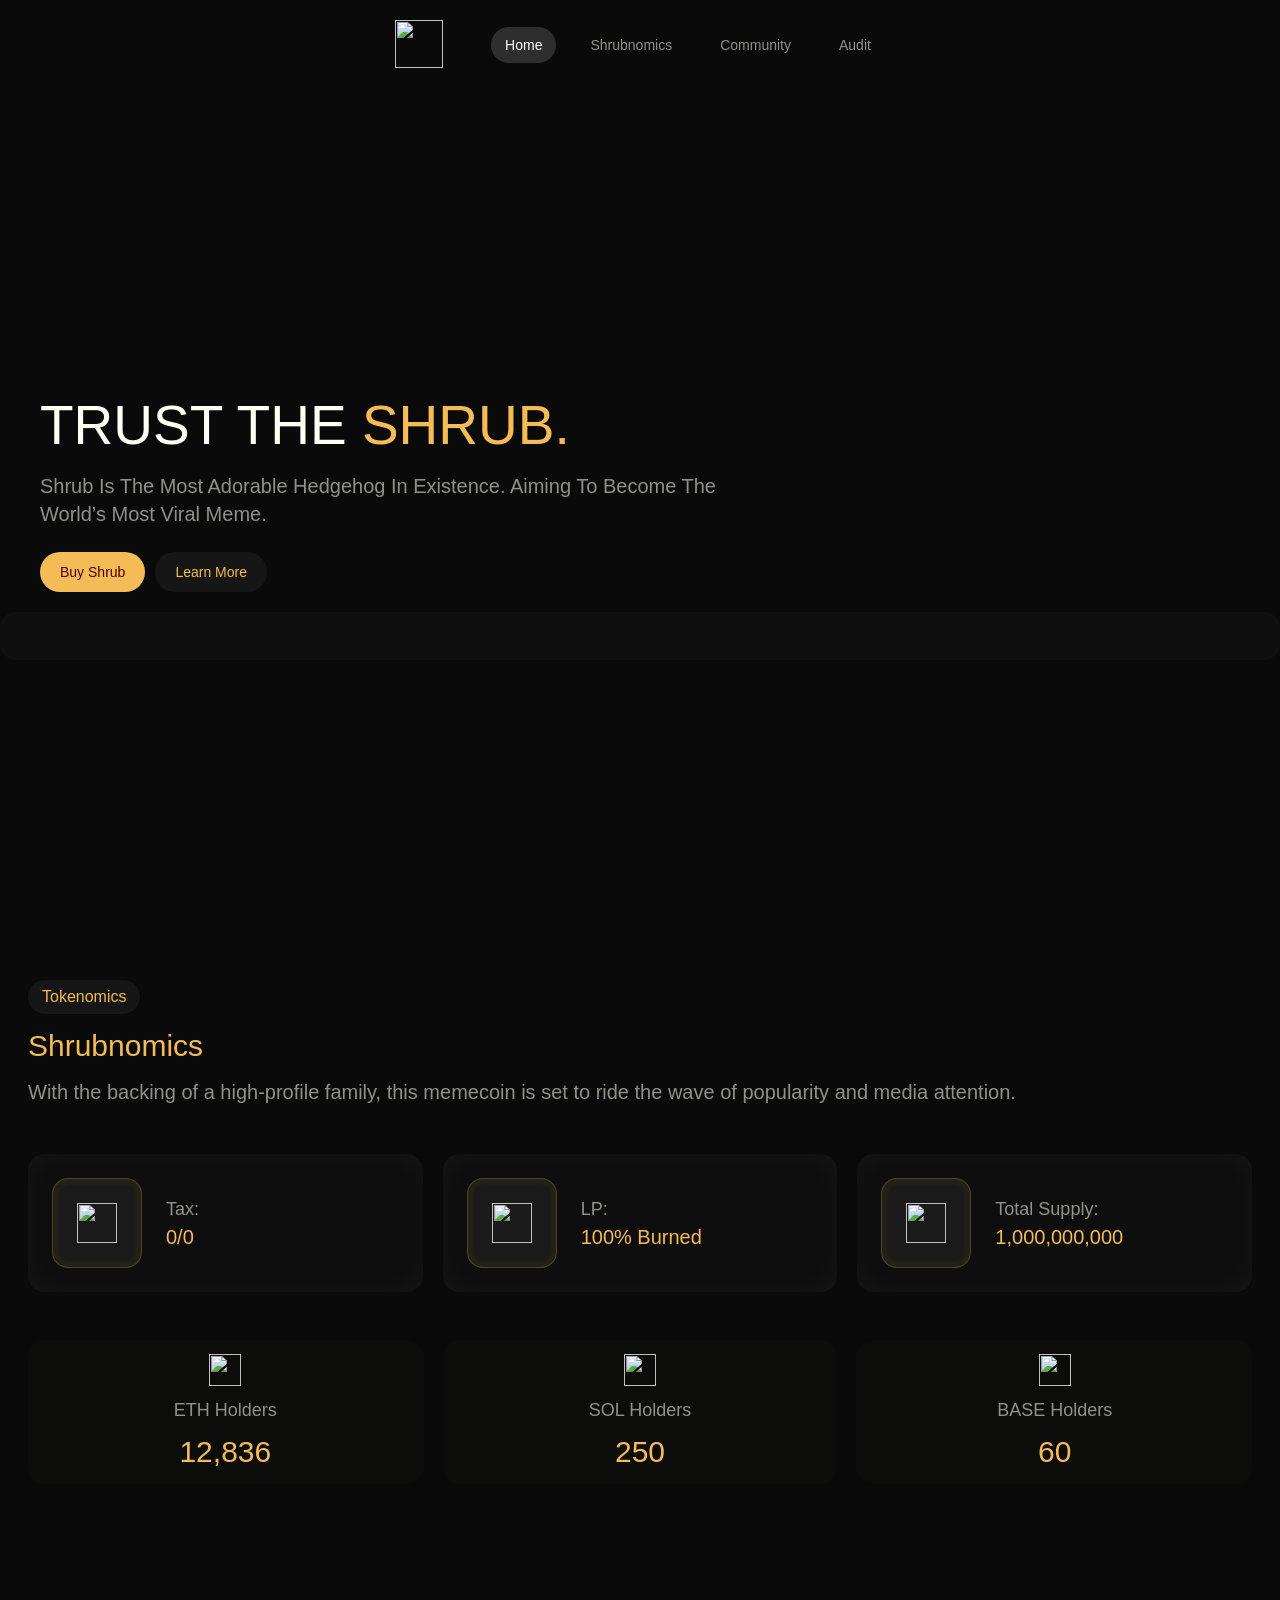
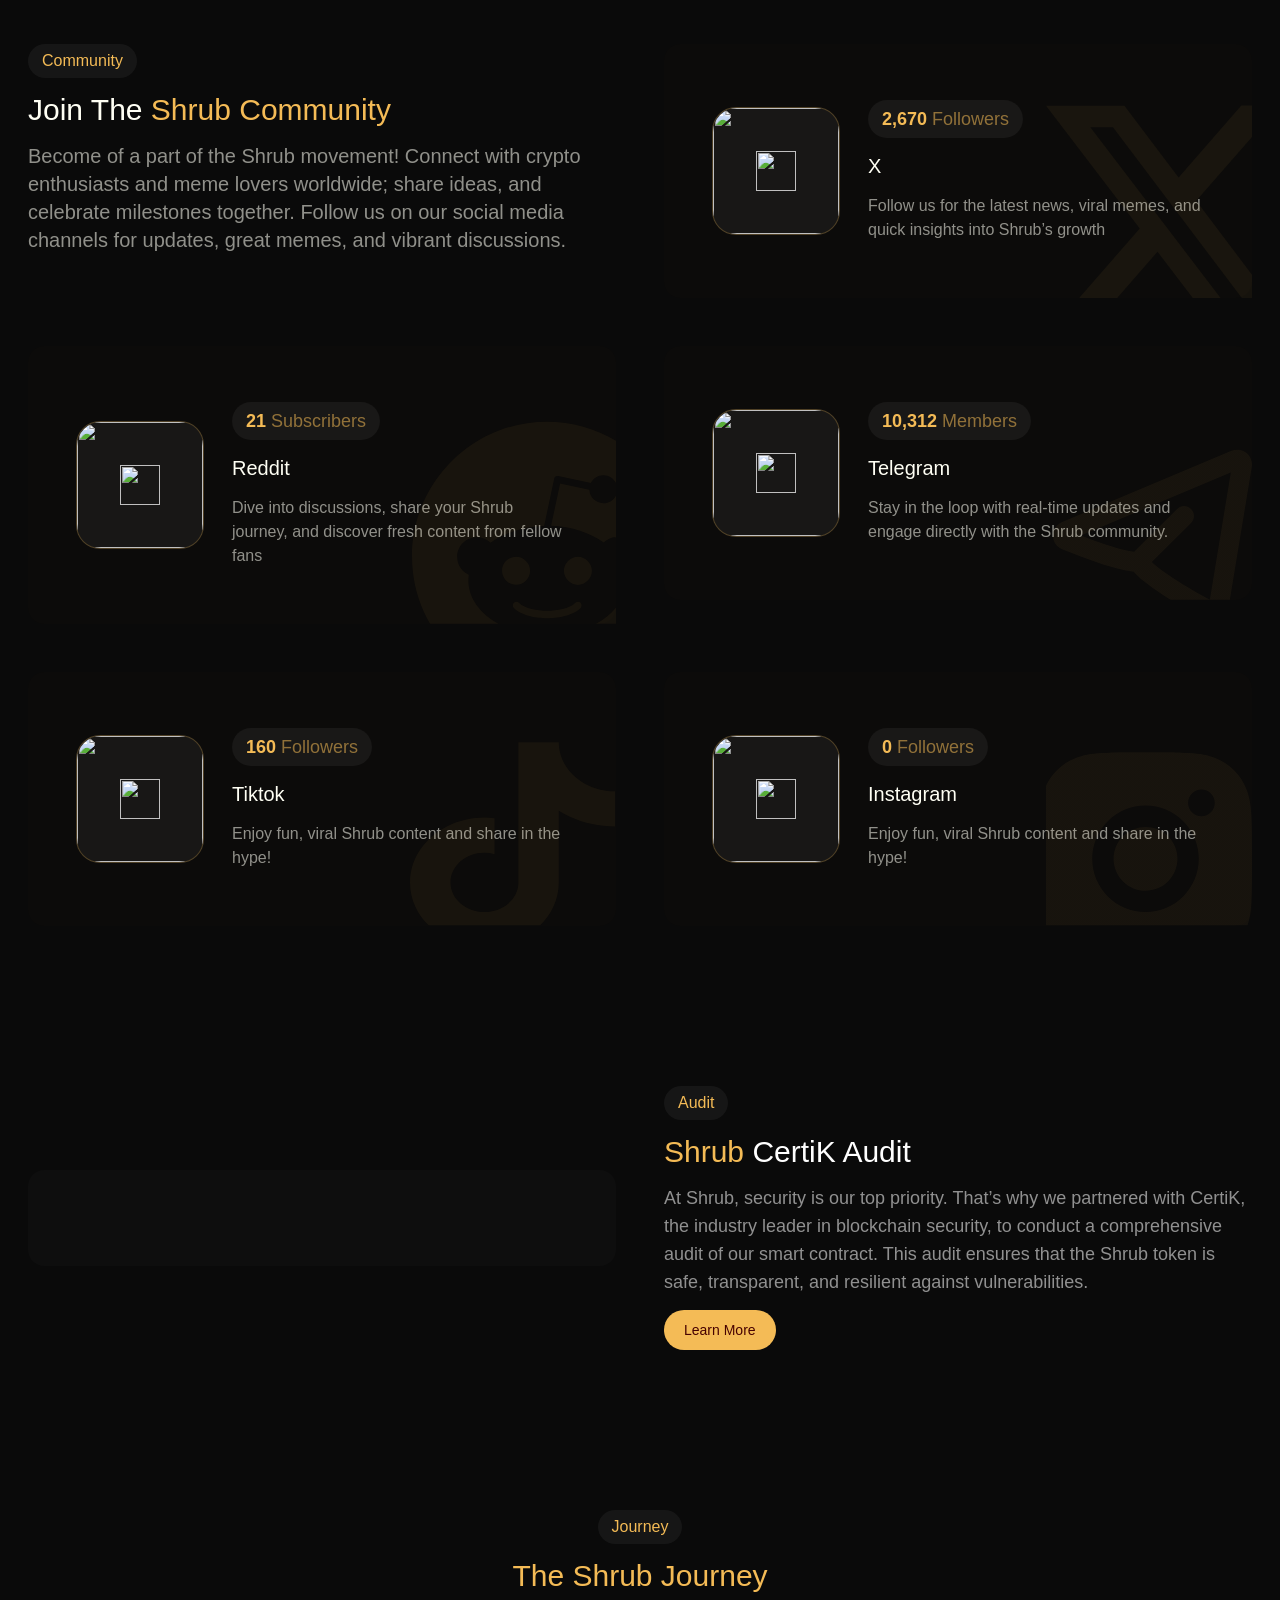
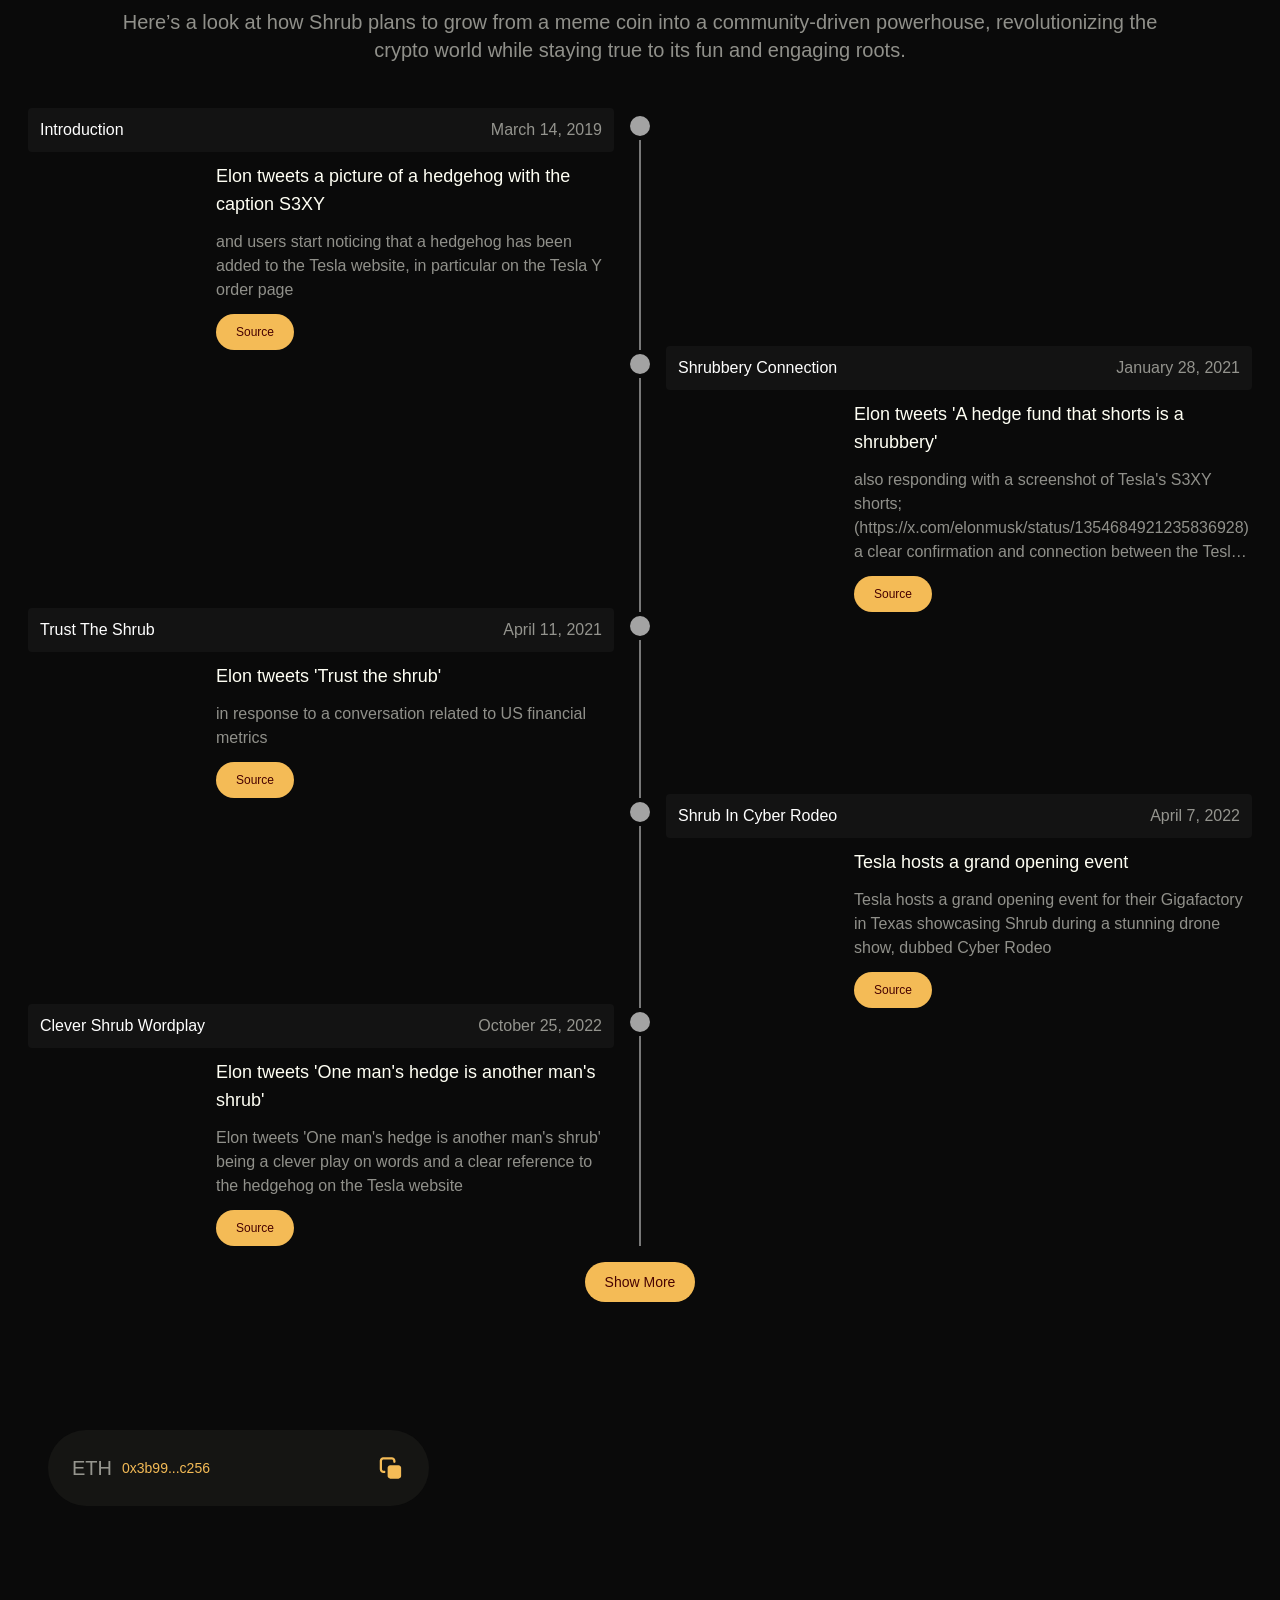
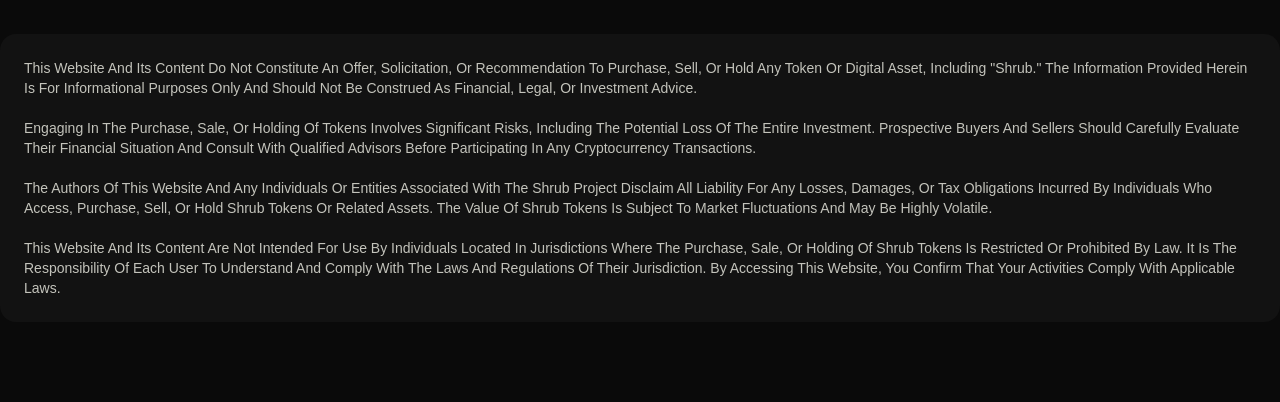
==== commit ed5e901a: "BASE en SOL eruit, die contracten bestaan niet meer Niet verborgen of afgedekt met een coming soon, " ====
--- a/index.html
+++ b/index.html
@@ -23,8 +23,8 @@
   <meta name="theme-color" content="#ffffff">
   <meta name="viewport" content="width=device-width, initial-scale=1.0" />
   <title>Shrub</title>
-  <script type="module" crossorigin src="/assets/index.d07bd568.js"></script>
-  <link rel="stylesheet" href="/assets/index.d07bd568.css">
+  <script type="module" crossorigin src="/assets/index.b7f8da44.js"></script>
+  <link rel="stylesheet" href="/assets/index.b7f8da44.css">
 </head>
 
 <body>
--- a/assets/index.b7f8da44.css
+++ b/assets/index.b7f8da44.css
@@ -0,0 +1,7 @@
+@charset "UTF-8";*,:before,:after{--tw-border-spacing-x: 0;--tw-border-spacing-y: 0;--tw-translate-x: 0;--tw-translate-y: 0;--tw-rotate: 0;--tw-skew-x: 0;--tw-skew-y: 0;--tw-scale-x: 1;--tw-scale-y: 1;--tw-pan-x: ;--tw-pan-y: ;--tw-pinch-zoom: ;--tw-scroll-snap-strictness: proximity;--tw-gradient-from-position: ;--tw-gradient-via-position: ;--tw-gradient-to-position: ;--tw-ordinal: ;--tw-slashed-zero: ;--tw-numeric-figure: ;--tw-numeric-spacing: ;--tw-numeric-fraction: ;--tw-ring-inset: ;--tw-ring-offset-width: 0px;--tw-ring-offset-color: #fff;--tw-ring-color: rgb(59 130 246 / .5);--tw-ring-offset-shadow: 0 0 #0000;--tw-ring-shadow: 0 0 #0000;--tw-shadow: 0 0 #0000;--tw-shadow-colored: 0 0 #0000;--tw-blur: ;--tw-brightness: ;--tw-contrast: ;--tw-grayscale: ;--tw-hue-rotate: ;--tw-invert: ;--tw-saturate: ;--tw-sepia: ;--tw-drop-shadow: ;--tw-backdrop-blur: ;--tw-backdrop-brightness: ;--tw-backdrop-contrast: ;--tw-backdrop-grayscale: ;--tw-backdrop-hue-rotate: ;--tw-backdrop-invert: ;--tw-backdrop-opacity: ;--tw-backdrop-saturate: ;--tw-backdrop-sepia: ;--tw-contain-size: ;--tw-contain-layout: ;--tw-contain-paint: ;--tw-contain-style: }::backdrop{--tw-border-spacing-x: 0;--tw-border-spacing-y: 0;--tw-translate-x: 0;--tw-translate-y: 0;--tw-rotate: 0;--tw-skew-x: 0;--tw-skew-y: 0;--tw-scale-x: 1;--tw-scale-y: 1;--tw-pan-x: ;--tw-pan-y: ;--tw-pinch-zoom: ;--tw-scroll-snap-strictness: proximity;--tw-gradient-from-position: ;--tw-gradient-via-position: ;--tw-gradient-to-position: ;--tw-ordinal: ;--tw-slashed-zero: ;--tw-numeric-figure: ;--tw-numeric-spacing: ;--tw-numeric-fraction: ;--tw-ring-inset: ;--tw-ring-offset-width: 0px;--tw-ring-offset-color: #fff;--tw-ring-color: rgb(59 130 246 / .5);--tw-ring-offset-shadow: 0 0 #0000;--tw-ring-shadow: 0 0 #0000;--tw-shadow: 0 0 #0000;--tw-shadow-colored: 0 0 #0000;--tw-blur: ;--tw-brightness: ;--tw-contrast: ;--tw-grayscale: ;--tw-hue-rotate: ;--tw-invert: ;--tw-saturate: ;--tw-sepia: ;--tw-drop-shadow: ;--tw-backdrop-blur: ;--tw-backdrop-brightness: ;--tw-backdrop-contrast: ;--tw-backdrop-grayscale: ;--tw-backdrop-hue-rotate: ;--tw-backdrop-invert: ;--tw-backdrop-opacity: ;--tw-backdrop-saturate: ;--tw-backdrop-sepia: ;--tw-contain-size: ;--tw-contain-layout: ;--tw-contain-paint: ;--tw-contain-style: }*,:before,:after{box-sizing:border-box;border-width:0;border-style:solid;border-color:#e5e5e5}:before,:after{--tw-content: ""}html,:host{line-height:1.5;-webkit-text-size-adjust:100%;-moz-tab-size:4;-o-tab-size:4;tab-size:4;font-family:ui-sans-serif,system-ui,sans-serif,"Apple Color Emoji","Segoe UI Emoji",Segoe UI Symbol,"Noto Color Emoji";font-feature-settings:normal;font-variation-settings:normal;-webkit-tap-highlight-color:transparent}body{margin:0;line-height:inherit}hr{height:0;color:inherit;border-top-width:1px}abbr:where([title]){-webkit-text-decoration:underline dotted;text-decoration:underline dotted}h1,h2,h3,h4,h5,h6{font-size:inherit;font-weight:inherit}a{color:inherit;text-decoration:inherit}b,strong{font-weight:bolder}code,kbd,samp,pre{font-family:ui-monospace,SFMono-Regular,Menlo,Monaco,Consolas,Liberation Mono,Courier New,monospace;font-feature-settings:normal;font-variation-settings:normal;font-size:1em}small{font-size:80%}sub,sup{font-size:75%;line-height:0;position:relative;vertical-align:baseline}sub{bottom:-.25em}sup{top:-.5em}table{text-indent:0;border-color:inherit;border-collapse:collapse}button,input,optgroup,select,textarea{font-family:inherit;font-feature-settings:inherit;font-variation-settings:inherit;font-size:100%;font-weight:inherit;line-height:inherit;letter-spacing:inherit;color:inherit;margin:0;padding:0}button,select{text-transform:none}button,input:where([type="button"]),input:where([type="reset"]),input:where([type="submit"]){-webkit-appearance:button;background-color:transparent;background-image:none}:-moz-focusring{outline:auto}:-moz-ui-invalid{box-shadow:none}progress{vertical-align:baseline}::-webkit-inner-spin-button,::-webkit-outer-spin-button{height:auto}[type=search]{-webkit-appearance:textfield;outline-offset:-2px}::-webkit-search-decoration{-webkit-appearance:none}::-webkit-file-upload-button{-webkit-appearance:button;font:inherit}summary{display:list-item}blockquote,dl,dd,h1,h2,h3,h4,h5,h6,hr,figure,p,pre{margin:0}fieldset{margin:0;padding:0}legend{padding:0}ol,ul,menu{list-style:none;margin:0;padding:0}dialog{padding:0}textarea{resize:vertical}input::-moz-placeholder,textarea::-moz-placeholder{opacity:1;color:#a3a3a3}input::placeholder,textarea::placeholder{opacity:1;color:#a3a3a3}button,[role=button]{cursor:pointer}:disabled{cursor:default}img,svg,video,canvas,audio,iframe,embed,object{display:block;vertical-align:middle}img,video{max-width:100%;height:auto}[hidden]:where(:not([hidden="until-found"])){display:none}.fixed{position:fixed}.absolute{position:absolute}.relative{position:relative}.inset-0{inset:0px}.inset-x-0{left:0px;right:0px}.inset-y-0{top:0px;bottom:0px}.-top-5{top:-1.25rem}.bottom-0{bottom:0px}.bottom-7{bottom:1.75rem}.left-0{left:0px}.right-0{right:0px}.top-0{top:0px}.top-5{top:1.25rem}.z-10{z-index:10}.z-2{z-index:2}.z-20{z-index:20}.z-3{z-index:3}.z-4{z-index:4}.z-50{z-index:50}.order-1{order:1}.order-2{order:2}.mx-5{margin-left:1.25rem;margin-right:1.25rem}.mx-auto{margin-left:auto;margin-right:auto}.my-auto{margin-top:auto;margin-bottom:auto}.-mt-1{margin-top:-.25rem}.ml-2{margin-left:.5rem}.mt-10{margin-top:2.5rem}.mt-2\.5{margin-top:.625rem}.mt-24{margin-top:6rem}.mt-3{margin-top:.75rem}.mt-4{margin-top:1rem}.line-clamp-4{overflow:hidden;display:-webkit-box;-webkit-box-orient:vertical;-webkit-line-clamp:4}.block{display:block}.inline-block{display:inline-block}.flex{display:flex}.grid{display:grid}.hidden{display:none}.size-5{width:1.25rem;height:1.25rem}.size-7{width:1.75rem;height:1.75rem}.h-10{height:2.5rem}.h-12{height:3rem}.h-14{height:3.5rem}.h-32{height:8rem}.h-36{height:9rem}.h-6{height:1.5rem}.h-8{height:2rem}.h-auto{height:auto}.h-full{height:100%}.min-h-max{min-height:-moz-max-content;min-height:max-content}.w-10{width:2.5rem}.w-12{width:3rem}.w-14{width:3.5rem}.w-16{width:4rem}.w-6{width:1.5rem}.w-8{width:2rem}.w-full{width:100%}.max-w-3xl{max-width:48rem}.max-w-lg{max-width:32rem}.max-w-max{max-width:-moz-max-content;max-width:max-content}.max-w-prose{max-width:65ch}.shrink-0{flex-shrink:0}.grow{flex-grow:1}.origin-top{transform-origin:top}.rotate-180{--tw-rotate: 180deg;transform:translate(var(--tw-translate-x),var(--tw-translate-y)) rotate(var(--tw-rotate)) skew(var(--tw-skew-x)) skewY(var(--tw-skew-y)) scaleX(var(--tw-scale-x)) scaleY(var(--tw-scale-y))}.transform{transform:translate(var(--tw-translate-x),var(--tw-translate-y)) rotate(var(--tw-rotate)) skew(var(--tw-skew-x)) skewY(var(--tw-skew-y)) scaleX(var(--tw-scale-x)) scaleY(var(--tw-scale-y))}.cursor-pointer{cursor:pointer}.grid-cols-1{grid-template-columns:repeat(1,minmax(0,1fr))}.flex-col{flex-direction:column}.flex-wrap{flex-wrap:wrap}.items-start{align-items:flex-start}.items-center{align-items:center}.items-stretch{align-items:stretch}.justify-start{justify-content:flex-start}.justify-center{justify-content:center}.justify-between{justify-content:space-between}.gap-1{gap:.25rem}.gap-1\.5{gap:.375rem}.gap-12{gap:3rem}.gap-2{gap:.5rem}.gap-2\.5{gap:.625rem}.gap-3{gap:.75rem}.gap-3\.5{gap:.875rem}.gap-5{gap:1.25rem}.gap-6{gap:1.5rem}.gap-7{gap:1.75rem}.gap-x-3{-moz-column-gap:.75rem;column-gap:.75rem}.self-center{align-self:center}.overflow-hidden{overflow:hidden}.overflow-scroll{overflow:scroll}.overflow-y-auto{overflow-y:auto}.break-all{word-break:break-all}.rounded{border-radius:.25rem}.rounded-2xl{border-radius:1rem}.rounded-3xl{border-radius:1.5rem}.rounded-full{border-radius:9999px}.rounded-lg{border-radius:.5rem}.rounded-xl{border-radius:.75rem}.\!border{border-width:1px!important}.border{border-width:1px}.border-b{border-bottom-width:1px}.border-t{border-top-width:1px}.border-border{border-color:#ffffff0d}.border-gray-800{--tw-border-opacity: 1;border-color:rgb(38 38 38 / var(--tw-border-opacity, 1))}.border-primary-light{--tw-border-opacity: 1;border-color:rgb(255 255 244 / var(--tw-border-opacity, 1))}.border-primary-light\/50{border-color:#fffff480}.border-primary-yellow\/25{border-color:#f4bb5640}.border-white\/\[0\.15\]{border-color:#ffffff26}.bg-black{--tw-bg-opacity: 1;background-color:rgb(0 0 0 / var(--tw-bg-opacity, 1))}.bg-black\/50{background-color:#00000080}.bg-border{background-color:#ffffff0d}.bg-gray-400{--tw-bg-opacity: 1;background-color:rgb(163 163 163 / var(--tw-bg-opacity, 1))}.bg-gray-900{--tw-bg-opacity: 1;background-color:rgb(23 23 23 / var(--tw-bg-opacity, 1))}.bg-primary-dark-2{--tw-bg-opacity: 1;background-color:rgb(10 10 10 / var(--tw-bg-opacity, 1))}.bg-primary-dark-3{--tw-bg-opacity: 1;background-color:rgb(12 12 11 / var(--tw-bg-opacity, 1))}.bg-primary-dark-4{--tw-bg-opacity: 1;background-color:rgb(21 21 19 / var(--tw-bg-opacity, 1))}.bg-primary-dark-7{--tw-bg-opacity: 1;background-color:rgb(25 25 18 / var(--tw-bg-opacity, 1))}.bg-primary-dark-8{--tw-bg-opacity: 1;background-color:rgb(15 15 15 / var(--tw-bg-opacity, 1))}.bg-primary-light-gray{--tw-bg-opacity: 1;background-color:rgb(242 242 242 / var(--tw-bg-opacity, 1))}.bg-primary-yellow{--tw-bg-opacity: 1;background-color:rgb(244 187 86 / var(--tw-bg-opacity, 1))}.bg-primary-yellow\/\[0\.01\]{background-color:#f4bb5603}.bg-primary-yellow\/\[0\.02\]{background-color:#f4bb5605}.bg-transparent{background-color:transparent}.bg-white{--tw-bg-opacity: 1;background-color:rgb(255 255 255 / var(--tw-bg-opacity, 1))}.bg-white\/5{background-color:#ffffff0d}.bg-white\/\[0\.02\]{background-color:#ffffff05}.bg-white\/\[0\.03\]{background-color:#ffffff08}.bg-white\/\[0\.04\]{background-color:#ffffff0a}.bg-white\/\[0\.15\]{background-color:#ffffff26}.bg-opacity-80{--tw-bg-opacity: .8}.bg-\[url\(\/assets\/bg\.png\)\]{background-image:url(/assets/bg.png)}.bg-cover{background-size:cover}.bg-center{background-position:center}.object-contain{-o-object-fit:contain;object-fit:contain}.p-2\.5{padding:.625rem}.p-4{padding:1rem}.p-5{padding:1.25rem}.p-6{padding:1.5rem}.px-0{padding-left:0;padding-right:0}.px-12{padding-left:3rem;padding-right:3rem}.px-3{padding-left:.75rem;padding-right:.75rem}.px-3\.5{padding-left:.875rem;padding-right:.875rem}.px-4{padding-left:1rem;padding-right:1rem}.px-5{padding-left:1.25rem;padding-right:1.25rem}.px-6{padding-left:1.5rem;padding-right:1.5rem}.px-7{padding-left:1.75rem;padding-right:1.75rem}.px-8{padding-left:2rem;padding-right:2rem}.py-10{padding-top:2.5rem;padding-bottom:2.5rem}.py-12{padding-top:3rem;padding-bottom:3rem}.py-14{padding-top:3.5rem;padding-bottom:3.5rem}.py-2{padding-top:.5rem;padding-bottom:.5rem}.py-2\.5{padding-top:.625rem;padding-bottom:.625rem}.py-3{padding-top:.75rem;padding-bottom:.75rem}.py-3\.5{padding-top:.875rem;padding-bottom:.875rem}.py-5{padding-top:1.25rem;padding-bottom:1.25rem}.py-\[5px\]{padding-top:5px;padding-bottom:5px}.pb-3{padding-bottom:.75rem}.pb-8{padding-bottom:2rem}.pt-10{padding-top:2.5rem}.pt-8{padding-top:2rem}.text-left{text-align:left}.text-center{text-align:center}.text-2xl{font-size:1.5rem;line-height:2rem}.text-3xl{font-size:1.875rem;line-height:2.25rem}.text-5xl{font-size:3rem;line-height:1}.text-base{font-size:1rem;line-height:1.5rem}.text-lg{font-size:1.125rem;line-height:1.75rem}.text-sm{font-size:.875rem;line-height:1.25rem}.text-xl{font-size:1.25rem;line-height:1.75rem}.text-xs{font-size:.75rem;line-height:1rem}.font-bold{font-weight:700}.font-medium{font-weight:500}.font-normal{font-weight:400}.font-semibold{font-weight:600}.capitalize{text-transform:capitalize}.leading-none{line-height:1}.text-gray-600{--tw-text-opacity: 1;color:rgb(82 82 82 / var(--tw-text-opacity, 1))}.text-primary-dark{--tw-text-opacity: 1;color:rgb(5 5 4 / var(--tw-text-opacity, 1))}.text-primary-dark-red{--tw-text-opacity: 1;color:rgb(71 2 0 / var(--tw-text-opacity, 1))}.text-primary-dark\/\[0\.55\]{color:#0505048c}.text-primary-light{--tw-text-opacity: 1;color:rgb(255 255 244 / var(--tw-text-opacity, 1))}.text-primary-light-gray{--tw-text-opacity: 1;color:rgb(242 242 242 / var(--tw-text-opacity, 1))}.text-primary-light\/50{color:#fffff480}.text-primary-light\/75{color:#fffff4bf}.text-primary-light\/\[0\.15\]{color:#fffff426}.text-primary-light\/\[0\.55\]{color:#fffff48c}.text-primary-yellow{--tw-text-opacity: 1;color:rgb(244 187 86 / var(--tw-text-opacity, 1))}.text-primary-yellow\/5{color:#f4bb560d}.text-primary-yellow\/\[0\.55\]{color:#f4bb568c}.text-white{--tw-text-opacity: 1;color:rgb(255 255 255 / var(--tw-text-opacity, 1))}.text-white\/\[0\.55\]{color:#ffffff8c}.shadow-md{--tw-shadow: 0 4px 6px -1px rgb(0 0 0 / .1), 0 2px 4px -2px rgb(0 0 0 / .1);--tw-shadow-colored: 0 4px 6px -1px var(--tw-shadow-color), 0 2px 4px -2px var(--tw-shadow-color);box-shadow:var(--tw-ring-offset-shadow, 0 0 #0000),var(--tw-ring-shadow, 0 0 #0000),var(--tw-shadow)}.shadow-xl{--tw-shadow: 0 20px 25px -5px rgb(0 0 0 / .1), 0 8px 10px -6px rgb(0 0 0 / .1);--tw-shadow-colored: 0 20px 25px -5px var(--tw-shadow-color), 0 8px 10px -6px var(--tw-shadow-color);box-shadow:var(--tw-ring-offset-shadow, 0 0 #0000),var(--tw-ring-shadow, 0 0 #0000),var(--tw-shadow)}.backdrop-blur-md{--tw-backdrop-blur: blur(12px);-webkit-backdrop-filter:var(--tw-backdrop-blur) var(--tw-backdrop-brightness) var(--tw-backdrop-contrast) var(--tw-backdrop-grayscale) var(--tw-backdrop-hue-rotate) var(--tw-backdrop-invert) var(--tw-backdrop-opacity) var(--tw-backdrop-saturate) var(--tw-backdrop-sepia);backdrop-filter:var(--tw-backdrop-blur) var(--tw-backdrop-brightness) var(--tw-backdrop-contrast) var(--tw-backdrop-grayscale) var(--tw-backdrop-hue-rotate) var(--tw-backdrop-invert) var(--tw-backdrop-opacity) var(--tw-backdrop-saturate) var(--tw-backdrop-sepia)}.transition{transition-property:color,background-color,border-color,text-decoration-color,fill,stroke,opacity,box-shadow,transform,filter,-webkit-backdrop-filter;transition-property:color,background-color,border-color,text-decoration-color,fill,stroke,opacity,box-shadow,transform,filter,backdrop-filter;transition-property:color,background-color,border-color,text-decoration-color,fill,stroke,opacity,box-shadow,transform,filter,backdrop-filter,-webkit-backdrop-filter;transition-timing-function:cubic-bezier(.4,0,.2,1);transition-duration:.15s}.transition-all{transition-property:all;transition-timing-function:cubic-bezier(.4,0,.2,1);transition-duration:.15s}.transition-colors{transition-property:color,background-color,border-color,text-decoration-color,fill,stroke;transition-timing-function:cubic-bezier(.4,0,.2,1);transition-duration:.15s}.transition-opacity{transition-property:opacity;transition-timing-function:cubic-bezier(.4,0,.2,1);transition-duration:.15s}.transition-transform{transition-property:transform;transition-timing-function:cubic-bezier(.4,0,.2,1);transition-duration:.15s}.duration-300{transition-duration:.3s}.ease-in-out{transition-timing-function:cubic-bezier(.4,0,.2,1)}html,body,#app{height:100%}body{font-size:18px;background:#0A0A0A;color:#fff;font-family:GeneralSans-Variable,sans-serif}@media screen and (max-width: 768px){.hero-min-height{min-height:1500px}}@media screen and (min-width: 768px){.hero-min-height{min-height:1100px}}.has-announcement,.has-announcement nav,.has-announcement .mobile-nav{padding-top:50px}.bg-gradient{background:linear-gradient(180deg,rgba(255,255,255,.15) 0%,rgba(244,187,86,.15) 100%)}.bg-gradient--eth{background:linear-gradient(90deg,rgb(98,126,235) 0%,rgb(29,71,235) 100%)}.bg-gradient--sol{background:linear-gradient(90deg,rgb(5,204,143) 0%,rgb(149,72,252) 100%)}.shadow-primary{box-shadow:0 0 4px 5px #f4db1d0d inset}.shadow-tokenomics{box-shadow:0 0 35px -6px #ffffff0d inset}.after\:absolute:after{content:var(--tw-content);position:absolute}.after\:bottom-0:after{content:var(--tw-content);bottom:0px}.after\:start-3\.5:after{content:var(--tw-content);inset-inline-start:.875rem}.after\:top-7:after{content:var(--tw-content);top:1.75rem}.after\:w-px:after{content:var(--tw-content);width:1px}.after\:-translate-x-\[0\.5px\]:after{content:var(--tw-content);--tw-translate-x: -.5px;transform:translate(var(--tw-translate-x),var(--tw-translate-y)) rotate(var(--tw-rotate)) skew(var(--tw-skew-x)) skewY(var(--tw-skew-y)) scaleX(var(--tw-scale-x)) scaleY(var(--tw-scale-y))}.after\:bg-gray-200:after{content:var(--tw-content);--tw-bg-opacity: 1;background-color:rgb(229 229 229 / var(--tw-bg-opacity, 1))}.last\:after\:hidden:last-child:after{content:var(--tw-content);display:none}.hover\:text-primary-light-gray:hover,.group:hover .group-hover\:text-primary-light-gray{--tw-text-opacity: 1;color:rgb(242 242 242 / var(--tw-text-opacity, 1))}.group:hover .group-hover\:text-primary-yellow\/10{color:#f4bb561a}.group:hover .group-hover\:text-white{--tw-text-opacity: 1;color:rgb(255 255 255 / var(--tw-text-opacity, 1))}.group:hover .group-hover\:opacity-80{opacity:.8}@media (min-width: 640px){.sm\:top-0{top:0px}.sm\:order-1{order:1}.sm\:order-2{order:2}.sm\:mt-0{margin-top:0}.sm\:mt-2{margin-top:.5rem}.sm\:block{display:block}.sm\:hidden{display:none}.sm\:h-auto{height:auto}.sm\:w-32{width:8rem}.sm\:w-44{width:11rem}.sm\:max-w-3xl{max-width:48rem}.sm\:max-w-lg{max-width:32rem}.sm\:grid-cols-2{grid-template-columns:repeat(2,minmax(0,1fr))}.sm\:grid-cols-3{grid-template-columns:repeat(3,minmax(0,1fr))}.sm\:flex-row{flex-direction:row}.sm\:items-start{align-items:flex-start}.sm\:items-center{align-items:center}.sm\:justify-between{justify-content:space-between}.sm\:gap-0{gap:0px}.sm\:gap-3{gap:.75rem}.sm\:break-normal{overflow-wrap:normal;word-break:normal}.sm\:p-0{padding:0}.sm\:px-0{padding-left:0;padding-right:0}.sm\:px-5{padding-left:1.25rem;padding-right:1.25rem}.sm\:text-left{text-align:left}.sm\:text-\[55px\]{font-size:55px}}@media (min-width: 768px){.md\:mt-0{margin-top:0}.md\:mt-36{margin-top:9rem}.md\:flex{display:flex}.md\:w-full{width:100%}.md\:max-w-4xl{max-width:56rem}.md\:grid-cols-2{grid-template-columns:repeat(2,minmax(0,1fr))}.md\:grid-cols-3{grid-template-columns:repeat(3,minmax(0,1fr))}.md\:flex-row{flex-direction:row}.md\:items-center{align-items:center}.md\:justify-center{justify-content:center}.md\:pt-0{padding-top:0}.md\:pt-3{padding-top:.75rem}.md\:text-center{text-align:center}}@media (min-width: 1024px){.lg\:flex{display:flex}.lg\:hidden{display:none}.lg\:h-screen{height:100vh}.lg\:max-w-7xl{max-width:80rem}.lg\:grid-cols-4{grid-template-columns:repeat(4,minmax(0,1fr))}.lg\:justify-center{justify-content:center}.lg\:py-20{padding-top:5rem;padding-bottom:5rem}}@media (min-width: 1280px){.xl\:bg-\[url\(\/assets\/bg\.png\)\]{background-image:url(/assets/bg.png)}.xl\:bg-none{background-image:none}.xl\:px-0{padding-left:0;padding-right:0}.xl\:px-10{padding-left:2.5rem;padding-right:2.5rem}.xl\:leading-normal{line-height:1.5}}@media (prefers-color-scheme: dark){.dark\:bg-primary-yellow{--tw-bg-opacity: 1;background-color:rgb(244 187 86 / var(--tw-bg-opacity, 1))}.dark\:text-white{--tw-text-opacity: 1;color:rgb(255 255 255 / var(--tw-text-opacity, 1))}}/*!
+* animate.css - https://animate.style/
+* Version - 4.1.1
+* Licensed under the MIT license - http://opensource.org/licenses/MIT
+*
+* Copyright (c) 2020 Animate.css
+*/:root{--animate-duration: 1s;--animate-delay: 1s;--animate-repeat: 1}.animate__animated{-webkit-animation-duration:1s;animation-duration:1s;-webkit-animation-duration:var(--animate-duration);animation-duration:var(--animate-duration);-webkit-animation-fill-mode:both;animation-fill-mode:both}.animate__animated.animate__infinite{-webkit-animation-iteration-count:infinite;animation-iteration-count:infinite}.animate__animated.animate__repeat-1{-webkit-animation-iteration-count:1;animation-iteration-count:1;-webkit-animation-iteration-count:var(--animate-repeat);animation-iteration-count:var(--animate-repeat)}.animate__animated.animate__repeat-2{-webkit-animation-iteration-count:2;animation-iteration-count:2;-webkit-animation-iteration-count:calc(var(--animate-repeat) * 2);animation-iteration-count:calc(var(--animate-repeat) * 2)}.animate__animated.animate__repeat-3{-webkit-animation-iteration-count:3;animation-iteration-count:3;-webkit-animation-iteration-count:calc(var(--animate-repeat) * 3);animation-iteration-count:calc(var(--animate-repeat) * 3)}.animate__animated.animate__delay-1s{-webkit-animation-delay:1s;animation-delay:1s;-webkit-animation-delay:var(--animate-delay);animation-delay:var(--animate-delay)}.animate__animated.animate__delay-2s{-webkit-animation-delay:2s;animation-delay:2s;-webkit-animation-delay:calc(var(--animate-delay) * 2);animation-delay:calc(var(--animate-delay) * 2)}.animate__animated.animate__delay-3s{-webkit-animation-delay:3s;animation-delay:3s;-webkit-animation-delay:calc(var(--animate-delay) * 3);animation-delay:calc(var(--animate-delay) * 3)}.animate__animated.animate__delay-4s{-webkit-animation-delay:4s;animation-delay:4s;-webkit-animation-delay:calc(var(--animate-delay) * 4);animation-delay:calc(var(--animate-delay) * 4)}.animate__animated.animate__delay-5s{-webkit-animation-delay:5s;animation-delay:5s;-webkit-animation-delay:calc(var(--animate-delay) * 5);animation-delay:calc(var(--animate-delay) * 5)}.animate__animated.animate__faster{-webkit-animation-duration:.5s;animation-duration:.5s;-webkit-animation-duration:calc(var(--animate-duration) / 2);animation-duration:calc(var(--animate-duration) / 2)}.animate__animated.animate__fast{-webkit-animation-duration:.8s;animation-duration:.8s;-webkit-animation-duration:calc(var(--animate-duration) * .8);animation-duration:calc(var(--animate-duration) * .8)}.animate__animated.animate__slow{-webkit-animation-duration:2s;animation-duration:2s;-webkit-animation-duration:calc(var(--animate-duration) * 2);animation-duration:calc(var(--animate-duration) * 2)}.animate__animated.animate__slower{-webkit-animation-duration:3s;animation-duration:3s;-webkit-animation-duration:calc(var(--animate-duration) * 3);animation-duration:calc(var(--animate-duration) * 3)}@media print,(prefers-reduced-motion: reduce){.animate__animated{-webkit-animation-duration:1ms!important;animation-duration:1ms!important;-webkit-transition-duration:1ms!important;transition-duration:1ms!important;-webkit-animation-iteration-count:1!important;animation-iteration-count:1!important}.animate__animated[class*=Out]{opacity:0}}@-webkit-keyframes bounce{0%,20%,53%,to{-webkit-animation-timing-function:cubic-bezier(.215,.61,.355,1);animation-timing-function:cubic-bezier(.215,.61,.355,1);-webkit-transform:translate3d(0,0,0);transform:translateZ(0)}40%,43%{-webkit-animation-timing-function:cubic-bezier(.755,.05,.855,.06);animation-timing-function:cubic-bezier(.755,.05,.855,.06);-webkit-transform:translate3d(0,-30px,0) scaleY(1.1);transform:translate3d(0,-30px,0) scaleY(1.1)}70%{-webkit-animation-timing-function:cubic-bezier(.755,.05,.855,.06);animation-timing-function:cubic-bezier(.755,.05,.855,.06);-webkit-transform:translate3d(0,-15px,0) scaleY(1.05);transform:translate3d(0,-15px,0) scaleY(1.05)}80%{-webkit-transition-timing-function:cubic-bezier(.215,.61,.355,1);transition-timing-function:cubic-bezier(.215,.61,.355,1);-webkit-transform:translate3d(0,0,0) scaleY(.95);transform:translateZ(0) scaleY(.95)}90%{-webkit-transform:translate3d(0,-4px,0) scaleY(1.02);transform:translate3d(0,-4px,0) scaleY(1.02)}}@keyframes bounce{0%,20%,53%,to{-webkit-animation-timing-function:cubic-bezier(.215,.61,.355,1);animation-timing-function:cubic-bezier(.215,.61,.355,1);-webkit-transform:translate3d(0,0,0);transform:translateZ(0)}40%,43%{-webkit-animation-timing-function:cubic-bezier(.755,.05,.855,.06);animation-timing-function:cubic-bezier(.755,.05,.855,.06);-webkit-transform:translate3d(0,-30px,0) scaleY(1.1);transform:translate3d(0,-30px,0) scaleY(1.1)}70%{-webkit-animation-timing-function:cubic-bezier(.755,.05,.855,.06);animation-timing-function:cubic-bezier(.755,.05,.855,.06);-webkit-transform:translate3d(0,-15px,0) scaleY(1.05);transform:translate3d(0,-15px,0) scaleY(1.05)}80%{-webkit-transition-timing-function:cubic-bezier(.215,.61,.355,1);transition-timing-function:cubic-bezier(.215,.61,.355,1);-webkit-transform:translate3d(0,0,0) scaleY(.95);transform:translateZ(0) scaleY(.95)}90%{-webkit-transform:translate3d(0,-4px,0) scaleY(1.02);transform:translate3d(0,-4px,0) scaleY(1.02)}}.animate__bounce{-webkit-animation-name:bounce;animation-name:bounce;-webkit-transform-origin:center bottom;transform-origin:center bottom}@-webkit-keyframes flash{0%,50%,to{opacity:1}25%,75%{opacity:0}}@keyframes flash{0%,50%,to{opacity:1}25%,75%{opacity:0}}.animate__flash{-webkit-animation-name:flash;animation-name:flash}@-webkit-keyframes pulse{0%{-webkit-transform:scale3d(1,1,1);transform:scaleZ(1)}50%{-webkit-transform:scale3d(1.05,1.05,1.05);transform:scale3d(1.05,1.05,1.05)}to{-webkit-transform:scale3d(1,1,1);transform:scaleZ(1)}}@keyframes pulse{0%{-webkit-transform:scale3d(1,1,1);transform:scaleZ(1)}50%{-webkit-transform:scale3d(1.05,1.05,1.05);transform:scale3d(1.05,1.05,1.05)}to{-webkit-transform:scale3d(1,1,1);transform:scaleZ(1)}}.animate__pulse{-webkit-animation-name:pulse;animation-name:pulse;-webkit-animation-timing-function:ease-in-out;animation-timing-function:ease-in-out}@-webkit-keyframes rubberBand{0%{-webkit-transform:scale3d(1,1,1);transform:scaleZ(1)}30%{-webkit-transform:scale3d(1.25,.75,1);transform:scale3d(1.25,.75,1)}40%{-webkit-transform:scale3d(.75,1.25,1);transform:scale3d(.75,1.25,1)}50%{-webkit-transform:scale3d(1.15,.85,1);transform:scale3d(1.15,.85,1)}65%{-webkit-transform:scale3d(.95,1.05,1);transform:scale3d(.95,1.05,1)}75%{-webkit-transform:scale3d(1.05,.95,1);transform:scale3d(1.05,.95,1)}to{-webkit-transform:scale3d(1,1,1);transform:scaleZ(1)}}@keyframes rubberBand{0%{-webkit-transform:scale3d(1,1,1);transform:scaleZ(1)}30%{-webkit-transform:scale3d(1.25,.75,1);transform:scale3d(1.25,.75,1)}40%{-webkit-transform:scale3d(.75,1.25,1);transform:scale3d(.75,1.25,1)}50%{-webkit-transform:scale3d(1.15,.85,1);transform:scale3d(1.15,.85,1)}65%{-webkit-transform:scale3d(.95,1.05,1);transform:scale3d(.95,1.05,1)}75%{-webkit-transform:scale3d(1.05,.95,1);transform:scale3d(1.05,.95,1)}to{-webkit-transform:scale3d(1,1,1);transform:scaleZ(1)}}.animate__rubberBand{-webkit-animation-name:rubberBand;animation-name:rubberBand}@-webkit-keyframes shakeX{0%,to{-webkit-transform:translate3d(0,0,0);transform:translateZ(0)}10%,30%,50%,70%,90%{-webkit-transform:translate3d(-10px,0,0);transform:translate3d(-10px,0,0)}20%,40%,60%,80%{-webkit-transform:translate3d(10px,0,0);transform:translate3d(10px,0,0)}}@keyframes shakeX{0%,to{-webkit-transform:translate3d(0,0,0);transform:translateZ(0)}10%,30%,50%,70%,90%{-webkit-transform:translate3d(-10px,0,0);transform:translate3d(-10px,0,0)}20%,40%,60%,80%{-webkit-transform:translate3d(10px,0,0);transform:translate3d(10px,0,0)}}.animate__shakeX{-webkit-animation-name:shakeX;animation-name:shakeX}@-webkit-keyframes shakeY{0%,to{-webkit-transform:translate3d(0,0,0);transform:translateZ(0)}10%,30%,50%,70%,90%{-webkit-transform:translate3d(0,-10px,0);transform:translate3d(0,-10px,0)}20%,40%,60%,80%{-webkit-transform:translate3d(0,10px,0);transform:translate3d(0,10px,0)}}@keyframes shakeY{0%,to{-webkit-transform:translate3d(0,0,0);transform:translateZ(0)}10%,30%,50%,70%,90%{-webkit-transform:translate3d(0,-10px,0);transform:translate3d(0,-10px,0)}20%,40%,60%,80%{-webkit-transform:translate3d(0,10px,0);transform:translate3d(0,10px,0)}}.animate__shakeY{-webkit-animation-name:shakeY;animation-name:shakeY}@-webkit-keyframes headShake{0%{-webkit-transform:translateX(0);transform:translate(0)}6.5%{-webkit-transform:translateX(-6px) rotateY(-9deg);transform:translate(-6px) rotateY(-9deg)}18.5%{-webkit-transform:translateX(5px) rotateY(7deg);transform:translate(5px) rotateY(7deg)}31.5%{-webkit-transform:translateX(-3px) rotateY(-5deg);transform:translate(-3px) rotateY(-5deg)}43.5%{-webkit-transform:translateX(2px) rotateY(3deg);transform:translate(2px) rotateY(3deg)}50%{-webkit-transform:translateX(0);transform:translate(0)}}@keyframes headShake{0%{-webkit-transform:translateX(0);transform:translate(0)}6.5%{-webkit-transform:translateX(-6px) rotateY(-9deg);transform:translate(-6px) rotateY(-9deg)}18.5%{-webkit-transform:translateX(5px) rotateY(7deg);transform:translate(5px) rotateY(7deg)}31.5%{-webkit-transform:translateX(-3px) rotateY(-5deg);transform:translate(-3px) rotateY(-5deg)}43.5%{-webkit-transform:translateX(2px) rotateY(3deg);transform:translate(2px) rotateY(3deg)}50%{-webkit-transform:translateX(0);transform:translate(0)}}.animate__headShake{-webkit-animation-timing-function:ease-in-out;animation-timing-function:ease-in-out;-webkit-animation-name:headShake;animation-name:headShake}@-webkit-keyframes swing{20%{-webkit-transform:rotate3d(0,0,1,15deg);transform:rotate3d(0,0,1,15deg)}40%{-webkit-transform:rotate3d(0,0,1,-10deg);transform:rotate3d(0,0,1,-10deg)}60%{-webkit-transform:rotate3d(0,0,1,5deg);transform:rotate3d(0,0,1,5deg)}80%{-webkit-transform:rotate3d(0,0,1,-5deg);transform:rotate3d(0,0,1,-5deg)}to{-webkit-transform:rotate3d(0,0,1,0deg);transform:rotate3d(0,0,1,0)}}@keyframes swing{20%{-webkit-transform:rotate3d(0,0,1,15deg);transform:rotate3d(0,0,1,15deg)}40%{-webkit-transform:rotate3d(0,0,1,-10deg);transform:rotate3d(0,0,1,-10deg)}60%{-webkit-transform:rotate3d(0,0,1,5deg);transform:rotate3d(0,0,1,5deg)}80%{-webkit-transform:rotate3d(0,0,1,-5deg);transform:rotate3d(0,0,1,-5deg)}to{-webkit-transform:rotate3d(0,0,1,0deg);transform:rotate3d(0,0,1,0)}}.animate__swing{-webkit-transform-origin:top center;transform-origin:top center;-webkit-animation-name:swing;animation-name:swing}@-webkit-keyframes tada{0%{-webkit-transform:scale3d(1,1,1);transform:scaleZ(1)}10%,20%{-webkit-transform:scale3d(.9,.9,.9) rotate3d(0,0,1,-3deg);transform:scale3d(.9,.9,.9) rotate3d(0,0,1,-3deg)}30%,50%,70%,90%{-webkit-transform:scale3d(1.1,1.1,1.1) rotate3d(0,0,1,3deg);transform:scale3d(1.1,1.1,1.1) rotate3d(0,0,1,3deg)}40%,60%,80%{-webkit-transform:scale3d(1.1,1.1,1.1) rotate3d(0,0,1,-3deg);transform:scale3d(1.1,1.1,1.1) rotate3d(0,0,1,-3deg)}to{-webkit-transform:scale3d(1,1,1);transform:scaleZ(1)}}@keyframes tada{0%{-webkit-transform:scale3d(1,1,1);transform:scaleZ(1)}10%,20%{-webkit-transform:scale3d(.9,.9,.9) rotate3d(0,0,1,-3deg);transform:scale3d(.9,.9,.9) rotate3d(0,0,1,-3deg)}30%,50%,70%,90%{-webkit-transform:scale3d(1.1,1.1,1.1) rotate3d(0,0,1,3deg);transform:scale3d(1.1,1.1,1.1) rotate3d(0,0,1,3deg)}40%,60%,80%{-webkit-transform:scale3d(1.1,1.1,1.1) rotate3d(0,0,1,-3deg);transform:scale3d(1.1,1.1,1.1) rotate3d(0,0,1,-3deg)}to{-webkit-transform:scale3d(1,1,1);transform:scaleZ(1)}}.animate__tada{-webkit-animation-name:tada;animation-name:tada}@-webkit-keyframes wobble{0%{-webkit-transform:translate3d(0,0,0);transform:translateZ(0)}15%{-webkit-transform:translate3d(-25%,0,0) rotate3d(0,0,1,-5deg);transform:translate3d(-25%,0,0) rotate3d(0,0,1,-5deg)}30%{-webkit-transform:translate3d(20%,0,0) rotate3d(0,0,1,3deg);transform:translate3d(20%,0,0) rotate3d(0,0,1,3deg)}45%{-webkit-transform:translate3d(-15%,0,0) rotate3d(0,0,1,-3deg);transform:translate3d(-15%,0,0) rotate3d(0,0,1,-3deg)}60%{-webkit-transform:translate3d(10%,0,0) rotate3d(0,0,1,2deg);transform:translate3d(10%,0,0) rotate3d(0,0,1,2deg)}75%{-webkit-transform:translate3d(-5%,0,0) rotate3d(0,0,1,-1deg);transform:translate3d(-5%,0,0) rotate3d(0,0,1,-1deg)}to{-webkit-transform:translate3d(0,0,0);transform:translateZ(0)}}@keyframes wobble{0%{-webkit-transform:translate3d(0,0,0);transform:translateZ(0)}15%{-webkit-transform:translate3d(-25%,0,0) rotate3d(0,0,1,-5deg);transform:translate3d(-25%,0,0) rotate3d(0,0,1,-5deg)}30%{-webkit-transform:translate3d(20%,0,0) rotate3d(0,0,1,3deg);transform:translate3d(20%,0,0) rotate3d(0,0,1,3deg)}45%{-webkit-transform:translate3d(-15%,0,0) rotate3d(0,0,1,-3deg);transform:translate3d(-15%,0,0) rotate3d(0,0,1,-3deg)}60%{-webkit-transform:translate3d(10%,0,0) rotate3d(0,0,1,2deg);transform:translate3d(10%,0,0) rotate3d(0,0,1,2deg)}75%{-webkit-transform:translate3d(-5%,0,0) rotate3d(0,0,1,-1deg);transform:translate3d(-5%,0,0) rotate3d(0,0,1,-1deg)}to{-webkit-transform:translate3d(0,0,0);transform:translateZ(0)}}.animate__wobble{-webkit-animation-name:wobble;animation-name:wobble}@-webkit-keyframes jello{0%,11.1%,to{-webkit-transform:translate3d(0,0,0);transform:translateZ(0)}22.2%{-webkit-transform:skewX(-12.5deg) skewY(-12.5deg);transform:skew(-12.5deg) skewY(-12.5deg)}33.3%{-webkit-transform:skewX(6.25deg) skewY(6.25deg);transform:skew(6.25deg) skewY(6.25deg)}44.4%{-webkit-transform:skewX(-3.125deg) skewY(-3.125deg);transform:skew(-3.125deg) skewY(-3.125deg)}55.5%{-webkit-transform:skewX(1.5625deg) skewY(1.5625deg);transform:skew(1.5625deg) skewY(1.5625deg)}66.6%{-webkit-transform:skewX(-.78125deg) skewY(-.78125deg);transform:skew(-.78125deg) skewY(-.78125deg)}77.7%{-webkit-transform:skewX(.390625deg) skewY(.390625deg);transform:skew(.390625deg) skewY(.390625deg)}88.8%{-webkit-transform:skewX(-.1953125deg) skewY(-.1953125deg);transform:skew(-.1953125deg) skewY(-.1953125deg)}}@keyframes jello{0%,11.1%,to{-webkit-transform:translate3d(0,0,0);transform:translateZ(0)}22.2%{-webkit-transform:skewX(-12.5deg) skewY(-12.5deg);transform:skew(-12.5deg) skewY(-12.5deg)}33.3%{-webkit-transform:skewX(6.25deg) skewY(6.25deg);transform:skew(6.25deg) skewY(6.25deg)}44.4%{-webkit-transform:skewX(-3.125deg) skewY(-3.125deg);transform:skew(-3.125deg) skewY(-3.125deg)}55.5%{-webkit-transform:skewX(1.5625deg) skewY(1.5625deg);transform:skew(1.5625deg) skewY(1.5625deg)}66.6%{-webkit-transform:skewX(-.78125deg) skewY(-.78125deg);transform:skew(-.78125deg) skewY(-.78125deg)}77.7%{-webkit-transform:skewX(.390625deg) skewY(.390625deg);transform:skew(.390625deg) skewY(.390625deg)}88.8%{-webkit-transform:skewX(-.1953125deg) skewY(-.1953125deg);transform:skew(-.1953125deg) skewY(-.1953125deg)}}.animate__jello{-webkit-animation-name:jello;animation-name:jello;-webkit-transform-origin:center;transform-origin:center}@-webkit-keyframes heartBeat{0%{-webkit-transform:scale(1);transform:scale(1)}14%{-webkit-transform:scale(1.3);transform:scale(1.3)}28%{-webkit-transform:scale(1);transform:scale(1)}42%{-webkit-transform:scale(1.3);transform:scale(1.3)}70%{-webkit-transform:scale(1);transform:scale(1)}}@keyframes heartBeat{0%{-webkit-transform:scale(1);transform:scale(1)}14%{-webkit-transform:scale(1.3);transform:scale(1.3)}28%{-webkit-transform:scale(1);transform:scale(1)}42%{-webkit-transform:scale(1.3);transform:scale(1.3)}70%{-webkit-transform:scale(1);transform:scale(1)}}.animate__heartBeat{-webkit-animation-name:heartBeat;animation-name:heartBeat;-webkit-animation-duration:1.3s;animation-duration:1.3s;-webkit-animation-duration:calc(var(--animate-duration) * 1.3);animation-duration:calc(var(--animate-duration) * 1.3);-webkit-animation-timing-function:ease-in-out;animation-timing-function:ease-in-out}@-webkit-keyframes backInDown{0%{-webkit-transform:translateY(-1200px) scale(.7);transform:translateY(-1200px) scale(.7);opacity:.7}80%{-webkit-transform:translateY(0px) scale(.7);transform:translateY(0) scale(.7);opacity:.7}to{-webkit-transform:scale(1);transform:scale(1);opacity:1}}@keyframes backInDown{0%{-webkit-transform:translateY(-1200px) scale(.7);transform:translateY(-1200px) scale(.7);opacity:.7}80%{-webkit-transform:translateY(0px) scale(.7);transform:translateY(0) scale(.7);opacity:.7}to{-webkit-transform:scale(1);transform:scale(1);opacity:1}}.animate__backInDown{-webkit-animation-name:backInDown;animation-name:backInDown}@-webkit-keyframes backInLeft{0%{-webkit-transform:translateX(-2000px) scale(.7);transform:translate(-2000px) scale(.7);opacity:.7}80%{-webkit-transform:translateX(0px) scale(.7);transform:translate(0) scale(.7);opacity:.7}to{-webkit-transform:scale(1);transform:scale(1);opacity:1}}@keyframes backInLeft{0%{-webkit-transform:translateX(-2000px) scale(.7);transform:translate(-2000px) scale(.7);opacity:.7}80%{-webkit-transform:translateX(0px) scale(.7);transform:translate(0) scale(.7);opacity:.7}to{-webkit-transform:scale(1);transform:scale(1);opacity:1}}.animate__backInLeft{-webkit-animation-name:backInLeft;animation-name:backInLeft}@-webkit-keyframes backInRight{0%{-webkit-transform:translateX(2000px) scale(.7);transform:translate(2000px) scale(.7);opacity:.7}80%{-webkit-transform:translateX(0px) scale(.7);transform:translate(0) scale(.7);opacity:.7}to{-webkit-transform:scale(1);transform:scale(1);opacity:1}}@keyframes backInRight{0%{-webkit-transform:translateX(2000px) scale(.7);transform:translate(2000px) scale(.7);opacity:.7}80%{-webkit-transform:translateX(0px) scale(.7);transform:translate(0) scale(.7);opacity:.7}to{-webkit-transform:scale(1);transform:scale(1);opacity:1}}.animate__backInRight{-webkit-animation-name:backInRight;animation-name:backInRight}@-webkit-keyframes backInUp{0%{-webkit-transform:translateY(1200px) scale(.7);transform:translateY(1200px) scale(.7);opacity:.7}80%{-webkit-transform:translateY(0px) scale(.7);transform:translateY(0) scale(.7);opacity:.7}to{-webkit-transform:scale(1);transform:scale(1);opacity:1}}@keyframes backInUp{0%{-webkit-transform:translateY(1200px) scale(.7);transform:translateY(1200px) scale(.7);opacity:.7}80%{-webkit-transform:translateY(0px) scale(.7);transform:translateY(0) scale(.7);opacity:.7}to{-webkit-transform:scale(1);transform:scale(1);opacity:1}}.animate__backInUp{-webkit-animation-name:backInUp;animation-name:backInUp}@-webkit-keyframes backOutDown{0%{-webkit-transform:scale(1);transform:scale(1);opacity:1}20%{-webkit-transform:translateY(0px) scale(.7);transform:translateY(0) scale(.7);opacity:.7}to{-webkit-transform:translateY(700px) scale(.7);transform:translateY(700px) scale(.7);opacity:.7}}@keyframes backOutDown{0%{-webkit-transform:scale(1);transform:scale(1);opacity:1}20%{-webkit-transform:translateY(0px) scale(.7);transform:translateY(0) scale(.7);opacity:.7}to{-webkit-transform:translateY(700px) scale(.7);transform:translateY(700px) scale(.7);opacity:.7}}.animate__backOutDown{-webkit-animation-name:backOutDown;animation-name:backOutDown}@-webkit-keyframes backOutLeft{0%{-webkit-transform:scale(1);transform:scale(1);opacity:1}20%{-webkit-transform:translateX(0px) scale(.7);transform:translate(0) scale(.7);opacity:.7}to{-webkit-transform:translateX(-2000px) scale(.7);transform:translate(-2000px) scale(.7);opacity:.7}}@keyframes backOutLeft{0%{-webkit-transform:scale(1);transform:scale(1);opacity:1}20%{-webkit-transform:translateX(0px) scale(.7);transform:translate(0) scale(.7);opacity:.7}to{-webkit-transform:translateX(-2000px) scale(.7);transform:translate(-2000px) scale(.7);opacity:.7}}.animate__backOutLeft{-webkit-animation-name:backOutLeft;animation-name:backOutLeft}@-webkit-keyframes backOutRight{0%{-webkit-transform:scale(1);transform:scale(1);opacity:1}20%{-webkit-transform:translateX(0px) scale(.7);transform:translate(0) scale(.7);opacity:.7}to{-webkit-transform:translateX(2000px) scale(.7);transform:translate(2000px) scale(.7);opacity:.7}}@keyframes backOutRight{0%{-webkit-transform:scale(1);transform:scale(1);opacity:1}20%{-webkit-transform:translateX(0px) scale(.7);transform:translate(0) scale(.7);opacity:.7}to{-webkit-transform:translateX(2000px) scale(.7);transform:translate(2000px) scale(.7);opacity:.7}}.animate__backOutRight{-webkit-animation-name:backOutRight;animation-name:backOutRight}@-webkit-keyframes backOutUp{0%{-webkit-transform:scale(1);transform:scale(1);opacity:1}20%{-webkit-transform:translateY(0px) scale(.7);transform:translateY(0) scale(.7);opacity:.7}to{-webkit-transform:translateY(-700px) scale(.7);transform:translateY(-700px) scale(.7);opacity:.7}}@keyframes backOutUp{0%{-webkit-transform:scale(1);transform:scale(1);opacity:1}20%{-webkit-transform:translateY(0px) scale(.7);transform:translateY(0) scale(.7);opacity:.7}to{-webkit-transform:translateY(-700px) scale(.7);transform:translateY(-700px) scale(.7);opacity:.7}}.animate__backOutUp{-webkit-animation-name:backOutUp;animation-name:backOutUp}@-webkit-keyframes bounceIn{0%,20%,40%,60%,80%,to{-webkit-animation-timing-function:cubic-bezier(.215,.61,.355,1);animation-timing-function:cubic-bezier(.215,.61,.355,1)}0%{opacity:0;-webkit-transform:scale3d(.3,.3,.3);transform:scale3d(.3,.3,.3)}20%{-webkit-transform:scale3d(1.1,1.1,1.1);transform:scale3d(1.1,1.1,1.1)}40%{-webkit-transform:scale3d(.9,.9,.9);transform:scale3d(.9,.9,.9)}60%{opacity:1;-webkit-transform:scale3d(1.03,1.03,1.03);transform:scale3d(1.03,1.03,1.03)}80%{-webkit-transform:scale3d(.97,.97,.97);transform:scale3d(.97,.97,.97)}to{opacity:1;-webkit-transform:scale3d(1,1,1);transform:scaleZ(1)}}@keyframes bounceIn{0%,20%,40%,60%,80%,to{-webkit-animation-timing-function:cubic-bezier(.215,.61,.355,1);animation-timing-function:cubic-bezier(.215,.61,.355,1)}0%{opacity:0;-webkit-transform:scale3d(.3,.3,.3);transform:scale3d(.3,.3,.3)}20%{-webkit-transform:scale3d(1.1,1.1,1.1);transform:scale3d(1.1,1.1,1.1)}40%{-webkit-transform:scale3d(.9,.9,.9);transform:scale3d(.9,.9,.9)}60%{opacity:1;-webkit-transform:scale3d(1.03,1.03,1.03);transform:scale3d(1.03,1.03,1.03)}80%{-webkit-transform:scale3d(.97,.97,.97);transform:scale3d(.97,.97,.97)}to{opacity:1;-webkit-transform:scale3d(1,1,1);transform:scaleZ(1)}}.animate__bounceIn{-webkit-animation-duration:.75s;animation-duration:.75s;-webkit-animation-duration:calc(var(--animate-duration) * .75);animation-duration:calc(var(--animate-duration) * .75);-webkit-animation-name:bounceIn;animation-name:bounceIn}@-webkit-keyframes bounceInDown{0%,60%,75%,90%,to{-webkit-animation-timing-function:cubic-bezier(.215,.61,.355,1);animation-timing-function:cubic-bezier(.215,.61,.355,1)}0%{opacity:0;-webkit-transform:translate3d(0,-3000px,0) scaleY(3);transform:translate3d(0,-3000px,0) scaleY(3)}60%{opacity:1;-webkit-transform:translate3d(0,25px,0) scaleY(.9);transform:translate3d(0,25px,0) scaleY(.9)}75%{-webkit-transform:translate3d(0,-10px,0) scaleY(.95);transform:translate3d(0,-10px,0) scaleY(.95)}90%{-webkit-transform:translate3d(0,5px,0) scaleY(.985);transform:translate3d(0,5px,0) scaleY(.985)}to{-webkit-transform:translate3d(0,0,0);transform:translateZ(0)}}@keyframes bounceInDown{0%,60%,75%,90%,to{-webkit-animation-timing-function:cubic-bezier(.215,.61,.355,1);animation-timing-function:cubic-bezier(.215,.61,.355,1)}0%{opacity:0;-webkit-transform:translate3d(0,-3000px,0) scaleY(3);transform:translate3d(0,-3000px,0) scaleY(3)}60%{opacity:1;-webkit-transform:translate3d(0,25px,0) scaleY(.9);transform:translate3d(0,25px,0) scaleY(.9)}75%{-webkit-transform:translate3d(0,-10px,0) scaleY(.95);transform:translate3d(0,-10px,0) scaleY(.95)}90%{-webkit-transform:translate3d(0,5px,0) scaleY(.985);transform:translate3d(0,5px,0) scaleY(.985)}to{-webkit-transform:translate3d(0,0,0);transform:translateZ(0)}}.animate__bounceInDown{-webkit-animation-name:bounceInDown;animation-name:bounceInDown}@-webkit-keyframes bounceInLeft{0%,60%,75%,90%,to{-webkit-animation-timing-function:cubic-bezier(.215,.61,.355,1);animation-timing-function:cubic-bezier(.215,.61,.355,1)}0%{opacity:0;-webkit-transform:translate3d(-3000px,0,0) scaleX(3);transform:translate3d(-3000px,0,0) scaleX(3)}60%{opacity:1;-webkit-transform:translate3d(25px,0,0) scaleX(1);transform:translate3d(25px,0,0) scaleX(1)}75%{-webkit-transform:translate3d(-10px,0,0) scaleX(.98);transform:translate3d(-10px,0,0) scaleX(.98)}90%{-webkit-transform:translate3d(5px,0,0) scaleX(.995);transform:translate3d(5px,0,0) scaleX(.995)}to{-webkit-transform:translate3d(0,0,0);transform:translateZ(0)}}@keyframes bounceInLeft{0%,60%,75%,90%,to{-webkit-animation-timing-function:cubic-bezier(.215,.61,.355,1);animation-timing-function:cubic-bezier(.215,.61,.355,1)}0%{opacity:0;-webkit-transform:translate3d(-3000px,0,0) scaleX(3);transform:translate3d(-3000px,0,0) scaleX(3)}60%{opacity:1;-webkit-transform:translate3d(25px,0,0) scaleX(1);transform:translate3d(25px,0,0) scaleX(1)}75%{-webkit-transform:translate3d(-10px,0,0) scaleX(.98);transform:translate3d(-10px,0,0) scaleX(.98)}90%{-webkit-transform:translate3d(5px,0,0) scaleX(.995);transform:translate3d(5px,0,0) scaleX(.995)}to{-webkit-transform:translate3d(0,0,0);transform:translateZ(0)}}.animate__bounceInLeft{-webkit-animation-name:bounceInLeft;animation-name:bounceInLeft}@-webkit-keyframes bounceInRight{0%,60%,75%,90%,to{-webkit-animation-timing-function:cubic-bezier(.215,.61,.355,1);animation-timing-function:cubic-bezier(.215,.61,.355,1)}0%{opacity:0;-webkit-transform:translate3d(3000px,0,0) scaleX(3);transform:translate3d(3000px,0,0) scaleX(3)}60%{opacity:1;-webkit-transform:translate3d(-25px,0,0) scaleX(1);transform:translate3d(-25px,0,0) scaleX(1)}75%{-webkit-transform:translate3d(10px,0,0) scaleX(.98);transform:translate3d(10px,0,0) scaleX(.98)}90%{-webkit-transform:translate3d(-5px,0,0) scaleX(.995);transform:translate3d(-5px,0,0) scaleX(.995)}to{-webkit-transform:translate3d(0,0,0);transform:translateZ(0)}}@keyframes bounceInRight{0%,60%,75%,90%,to{-webkit-animation-timing-function:cubic-bezier(.215,.61,.355,1);animation-timing-function:cubic-bezier(.215,.61,.355,1)}0%{opacity:0;-webkit-transform:translate3d(3000px,0,0) scaleX(3);transform:translate3d(3000px,0,0) scaleX(3)}60%{opacity:1;-webkit-transform:translate3d(-25px,0,0) scaleX(1);transform:translate3d(-25px,0,0) scaleX(1)}75%{-webkit-transform:translate3d(10px,0,0) scaleX(.98);transform:translate3d(10px,0,0) scaleX(.98)}90%{-webkit-transform:translate3d(-5px,0,0) scaleX(.995);transform:translate3d(-5px,0,0) scaleX(.995)}to{-webkit-transform:translate3d(0,0,0);transform:translateZ(0)}}.animate__bounceInRight{-webkit-animation-name:bounceInRight;animation-name:bounceInRight}@-webkit-keyframes bounceInUp{0%,60%,75%,90%,to{-webkit-animation-timing-function:cubic-bezier(.215,.61,.355,1);animation-timing-function:cubic-bezier(.215,.61,.355,1)}0%{opacity:0;-webkit-transform:translate3d(0,3000px,0) scaleY(5);transform:translate3d(0,3000px,0) scaleY(5)}60%{opacity:1;-webkit-transform:translate3d(0,-20px,0) scaleY(.9);transform:translate3d(0,-20px,0) scaleY(.9)}75%{-webkit-transform:translate3d(0,10px,0) scaleY(.95);transform:translate3d(0,10px,0) scaleY(.95)}90%{-webkit-transform:translate3d(0,-5px,0) scaleY(.985);transform:translate3d(0,-5px,0) scaleY(.985)}to{-webkit-transform:translate3d(0,0,0);transform:translateZ(0)}}@keyframes bounceInUp{0%,60%,75%,90%,to{-webkit-animation-timing-function:cubic-bezier(.215,.61,.355,1);animation-timing-function:cubic-bezier(.215,.61,.355,1)}0%{opacity:0;-webkit-transform:translate3d(0,3000px,0) scaleY(5);transform:translate3d(0,3000px,0) scaleY(5)}60%{opacity:1;-webkit-transform:translate3d(0,-20px,0) scaleY(.9);transform:translate3d(0,-20px,0) scaleY(.9)}75%{-webkit-transform:translate3d(0,10px,0) scaleY(.95);transform:translate3d(0,10px,0) scaleY(.95)}90%{-webkit-transform:translate3d(0,-5px,0) scaleY(.985);transform:translate3d(0,-5px,0) scaleY(.985)}to{-webkit-transform:translate3d(0,0,0);transform:translateZ(0)}}.animate__bounceInUp{-webkit-animation-name:bounceInUp;animation-name:bounceInUp}@-webkit-keyframes bounceOut{20%{-webkit-transform:scale3d(.9,.9,.9);transform:scale3d(.9,.9,.9)}50%,55%{opacity:1;-webkit-transform:scale3d(1.1,1.1,1.1);transform:scale3d(1.1,1.1,1.1)}to{opacity:0;-webkit-transform:scale3d(.3,.3,.3);transform:scale3d(.3,.3,.3)}}@keyframes bounceOut{20%{-webkit-transform:scale3d(.9,.9,.9);transform:scale3d(.9,.9,.9)}50%,55%{opacity:1;-webkit-transform:scale3d(1.1,1.1,1.1);transform:scale3d(1.1,1.1,1.1)}to{opacity:0;-webkit-transform:scale3d(.3,.3,.3);transform:scale3d(.3,.3,.3)}}.animate__bounceOut{-webkit-animation-duration:.75s;animation-duration:.75s;-webkit-animation-duration:calc(var(--animate-duration) * .75);animation-duration:calc(var(--animate-duration) * .75);-webkit-animation-name:bounceOut;animation-name:bounceOut}@-webkit-keyframes bounceOutDown{20%{-webkit-transform:translate3d(0,10px,0) scaleY(.985);transform:translate3d(0,10px,0) scaleY(.985)}40%,45%{opacity:1;-webkit-transform:translate3d(0,-20px,0) scaleY(.9);transform:translate3d(0,-20px,0) scaleY(.9)}to{opacity:0;-webkit-transform:translate3d(0,2000px,0) scaleY(3);transform:translate3d(0,2000px,0) scaleY(3)}}@keyframes bounceOutDown{20%{-webkit-transform:translate3d(0,10px,0) scaleY(.985);transform:translate3d(0,10px,0) scaleY(.985)}40%,45%{opacity:1;-webkit-transform:translate3d(0,-20px,0) scaleY(.9);transform:translate3d(0,-20px,0) scaleY(.9)}to{opacity:0;-webkit-transform:translate3d(0,2000px,0) scaleY(3);transform:translate3d(0,2000px,0) scaleY(3)}}.animate__bounceOutDown{-webkit-animation-name:bounceOutDown;animation-name:bounceOutDown}@-webkit-keyframes bounceOutLeft{20%{opacity:1;-webkit-transform:translate3d(20px,0,0) scaleX(.9);transform:translate3d(20px,0,0) scaleX(.9)}to{opacity:0;-webkit-transform:translate3d(-2000px,0,0) scaleX(2);transform:translate3d(-2000px,0,0) scaleX(2)}}@keyframes bounceOutLeft{20%{opacity:1;-webkit-transform:translate3d(20px,0,0) scaleX(.9);transform:translate3d(20px,0,0) scaleX(.9)}to{opacity:0;-webkit-transform:translate3d(-2000px,0,0) scaleX(2);transform:translate3d(-2000px,0,0) scaleX(2)}}.animate__bounceOutLeft{-webkit-animation-name:bounceOutLeft;animation-name:bounceOutLeft}@-webkit-keyframes bounceOutRight{20%{opacity:1;-webkit-transform:translate3d(-20px,0,0) scaleX(.9);transform:translate3d(-20px,0,0) scaleX(.9)}to{opacity:0;-webkit-transform:translate3d(2000px,0,0) scaleX(2);transform:translate3d(2000px,0,0) scaleX(2)}}@keyframes bounceOutRight{20%{opacity:1;-webkit-transform:translate3d(-20px,0,0) scaleX(.9);transform:translate3d(-20px,0,0) scaleX(.9)}to{opacity:0;-webkit-transform:translate3d(2000px,0,0) scaleX(2);transform:translate3d(2000px,0,0) scaleX(2)}}.animate__bounceOutRight{-webkit-animation-name:bounceOutRight;animation-name:bounceOutRight}@-webkit-keyframes bounceOutUp{20%{-webkit-transform:translate3d(0,-10px,0) scaleY(.985);transform:translate3d(0,-10px,0) scaleY(.985)}40%,45%{opacity:1;-webkit-transform:translate3d(0,20px,0) scaleY(.9);transform:translate3d(0,20px,0) scaleY(.9)}to{opacity:0;-webkit-transform:translate3d(0,-2000px,0) scaleY(3);transform:translate3d(0,-2000px,0) scaleY(3)}}@keyframes bounceOutUp{20%{-webkit-transform:translate3d(0,-10px,0) scaleY(.985);transform:translate3d(0,-10px,0) scaleY(.985)}40%,45%{opacity:1;-webkit-transform:translate3d(0,20px,0) scaleY(.9);transform:translate3d(0,20px,0) scaleY(.9)}to{opacity:0;-webkit-transform:translate3d(0,-2000px,0) scaleY(3);transform:translate3d(0,-2000px,0) scaleY(3)}}.animate__bounceOutUp{-webkit-animation-name:bounceOutUp;animation-name:bounceOutUp}@-webkit-keyframes fadeIn{0%{opacity:0}to{opacity:1}}@keyframes fadeIn{0%{opacity:0}to{opacity:1}}.animate__fadeIn{-webkit-animation-name:fadeIn;animation-name:fadeIn}@-webkit-keyframes fadeInDown{0%{opacity:0;-webkit-transform:translate3d(0,-100%,0);transform:translate3d(0,-100%,0)}to{opacity:1;-webkit-transform:translate3d(0,0,0);transform:translateZ(0)}}@keyframes fadeInDown{0%{opacity:0;-webkit-transform:translate3d(0,-100%,0);transform:translate3d(0,-100%,0)}to{opacity:1;-webkit-transform:translate3d(0,0,0);transform:translateZ(0)}}.animate__fadeInDown{-webkit-animation-name:fadeInDown;animation-name:fadeInDown}@-webkit-keyframes fadeInDownBig{0%{opacity:0;-webkit-transform:translate3d(0,-2000px,0);transform:translate3d(0,-2000px,0)}to{opacity:1;-webkit-transform:translate3d(0,0,0);transform:translateZ(0)}}@keyframes fadeInDownBig{0%{opacity:0;-webkit-transform:translate3d(0,-2000px,0);transform:translate3d(0,-2000px,0)}to{opacity:1;-webkit-transform:translate3d(0,0,0);transform:translateZ(0)}}.animate__fadeInDownBig{-webkit-animation-name:fadeInDownBig;animation-name:fadeInDownBig}@-webkit-keyframes fadeInLeft{0%{opacity:0;-webkit-transform:translate3d(-100%,0,0);transform:translate3d(-100%,0,0)}to{opacity:1;-webkit-transform:translate3d(0,0,0);transform:translateZ(0)}}@keyframes fadeInLeft{0%{opacity:0;-webkit-transform:translate3d(-100%,0,0);transform:translate3d(-100%,0,0)}to{opacity:1;-webkit-transform:translate3d(0,0,0);transform:translateZ(0)}}.animate__fadeInLeft{-webkit-animation-name:fadeInLeft;animation-name:fadeInLeft}@-webkit-keyframes fadeInLeftBig{0%{opacity:0;-webkit-transform:translate3d(-2000px,0,0);transform:translate3d(-2000px,0,0)}to{opacity:1;-webkit-transform:translate3d(0,0,0);transform:translateZ(0)}}@keyframes fadeInLeftBig{0%{opacity:0;-webkit-transform:translate3d(-2000px,0,0);transform:translate3d(-2000px,0,0)}to{opacity:1;-webkit-transform:translate3d(0,0,0);transform:translateZ(0)}}.animate__fadeInLeftBig{-webkit-animation-name:fadeInLeftBig;animation-name:fadeInLeftBig}@-webkit-keyframes fadeInRight{0%{opacity:0;-webkit-transform:translate3d(100%,0,0);transform:translate3d(100%,0,0)}to{opacity:1;-webkit-transform:translate3d(0,0,0);transform:translateZ(0)}}@keyframes fadeInRight{0%{opacity:0;-webkit-transform:translate3d(100%,0,0);transform:translate3d(100%,0,0)}to{opacity:1;-webkit-transform:translate3d(0,0,0);transform:translateZ(0)}}.animate__fadeInRight{-webkit-animation-name:fadeInRight;animation-name:fadeInRight}@-webkit-keyframes fadeInRightBig{0%{opacity:0;-webkit-transform:translate3d(2000px,0,0);transform:translate3d(2000px,0,0)}to{opacity:1;-webkit-transform:translate3d(0,0,0);transform:translateZ(0)}}@keyframes fadeInRightBig{0%{opacity:0;-webkit-transform:translate3d(2000px,0,0);transform:translate3d(2000px,0,0)}to{opacity:1;-webkit-transform:translate3d(0,0,0);transform:translateZ(0)}}.animate__fadeInRightBig{-webkit-animation-name:fadeInRightBig;animation-name:fadeInRightBig}@-webkit-keyframes fadeInUp{0%{opacity:0;-webkit-transform:translate3d(0,100%,0);transform:translate3d(0,100%,0)}to{opacity:1;-webkit-transform:translate3d(0,0,0);transform:translateZ(0)}}@keyframes fadeInUp{0%{opacity:0;-webkit-transform:translate3d(0,100%,0);transform:translate3d(0,100%,0)}to{opacity:1;-webkit-transform:translate3d(0,0,0);transform:translateZ(0)}}.animate__fadeInUp{-webkit-animation-name:fadeInUp;animation-name:fadeInUp}@-webkit-keyframes fadeInUpBig{0%{opacity:0;-webkit-transform:translate3d(0,2000px,0);transform:translate3d(0,2000px,0)}to{opacity:1;-webkit-transform:translate3d(0,0,0);transform:translateZ(0)}}@keyframes fadeInUpBig{0%{opacity:0;-webkit-transform:translate3d(0,2000px,0);transform:translate3d(0,2000px,0)}to{opacity:1;-webkit-transform:translate3d(0,0,0);transform:translateZ(0)}}.animate__fadeInUpBig{-webkit-animation-name:fadeInUpBig;animation-name:fadeInUpBig}@-webkit-keyframes fadeInTopLeft{0%{opacity:0;-webkit-transform:translate3d(-100%,-100%,0);transform:translate3d(-100%,-100%,0)}to{opacity:1;-webkit-transform:translate3d(0,0,0);transform:translateZ(0)}}@keyframes fadeInTopLeft{0%{opacity:0;-webkit-transform:translate3d(-100%,-100%,0);transform:translate3d(-100%,-100%,0)}to{opacity:1;-webkit-transform:translate3d(0,0,0);transform:translateZ(0)}}.animate__fadeInTopLeft{-webkit-animation-name:fadeInTopLeft;animation-name:fadeInTopLeft}@-webkit-keyframes fadeInTopRight{0%{opacity:0;-webkit-transform:translate3d(100%,-100%,0);transform:translate3d(100%,-100%,0)}to{opacity:1;-webkit-transform:translate3d(0,0,0);transform:translateZ(0)}}@keyframes fadeInTopRight{0%{opacity:0;-webkit-transform:translate3d(100%,-100%,0);transform:translate3d(100%,-100%,0)}to{opacity:1;-webkit-transform:translate3d(0,0,0);transform:translateZ(0)}}.animate__fadeInTopRight{-webkit-animation-name:fadeInTopRight;animation-name:fadeInTopRight}@-webkit-keyframes fadeInBottomLeft{0%{opacity:0;-webkit-transform:translate3d(-100%,100%,0);transform:translate3d(-100%,100%,0)}to{opacity:1;-webkit-transform:translate3d(0,0,0);transform:translateZ(0)}}@keyframes fadeInBottomLeft{0%{opacity:0;-webkit-transform:translate3d(-100%,100%,0);transform:translate3d(-100%,100%,0)}to{opacity:1;-webkit-transform:translate3d(0,0,0);transform:translateZ(0)}}.animate__fadeInBottomLeft{-webkit-animation-name:fadeInBottomLeft;animation-name:fadeInBottomLeft}@-webkit-keyframes fadeInBottomRight{0%{opacity:0;-webkit-transform:translate3d(100%,100%,0);transform:translate3d(100%,100%,0)}to{opacity:1;-webkit-transform:translate3d(0,0,0);transform:translateZ(0)}}@keyframes fadeInBottomRight{0%{opacity:0;-webkit-transform:translate3d(100%,100%,0);transform:translate3d(100%,100%,0)}to{opacity:1;-webkit-transform:translate3d(0,0,0);transform:translateZ(0)}}.animate__fadeInBottomRight{-webkit-animation-name:fadeInBottomRight;animation-name:fadeInBottomRight}@-webkit-keyframes fadeOut{0%{opacity:1}to{opacity:0}}@keyframes fadeOut{0%{opacity:1}to{opacity:0}}.animate__fadeOut{-webkit-animation-name:fadeOut;animation-name:fadeOut}@-webkit-keyframes fadeOutDown{0%{opacity:1}to{opacity:0;-webkit-transform:translate3d(0,100%,0);transform:translate3d(0,100%,0)}}@keyframes fadeOutDown{0%{opacity:1}to{opacity:0;-webkit-transform:translate3d(0,100%,0);transform:translate3d(0,100%,0)}}.animate__fadeOutDown{-webkit-animation-name:fadeOutDown;animation-name:fadeOutDown}@-webkit-keyframes fadeOutDownBig{0%{opacity:1}to{opacity:0;-webkit-transform:translate3d(0,2000px,0);transform:translate3d(0,2000px,0)}}@keyframes fadeOutDownBig{0%{opacity:1}to{opacity:0;-webkit-transform:translate3d(0,2000px,0);transform:translate3d(0,2000px,0)}}.animate__fadeOutDownBig{-webkit-animation-name:fadeOutDownBig;animation-name:fadeOutDownBig}@-webkit-keyframes fadeOutLeft{0%{opacity:1}to{opacity:0;-webkit-transform:translate3d(-100%,0,0);transform:translate3d(-100%,0,0)}}@keyframes fadeOutLeft{0%{opacity:1}to{opacity:0;-webkit-transform:translate3d(-100%,0,0);transform:translate3d(-100%,0,0)}}.animate__fadeOutLeft{-webkit-animation-name:fadeOutLeft;animation-name:fadeOutLeft}@-webkit-keyframes fadeOutLeftBig{0%{opacity:1}to{opacity:0;-webkit-transform:translate3d(-2000px,0,0);transform:translate3d(-2000px,0,0)}}@keyframes fadeOutLeftBig{0%{opacity:1}to{opacity:0;-webkit-transform:translate3d(-2000px,0,0);transform:translate3d(-2000px,0,0)}}.animate__fadeOutLeftBig{-webkit-animation-name:fadeOutLeftBig;animation-name:fadeOutLeftBig}@-webkit-keyframes fadeOutRight{0%{opacity:1}to{opacity:0;-webkit-transform:translate3d(100%,0,0);transform:translate3d(100%,0,0)}}@keyframes fadeOutRight{0%{opacity:1}to{opacity:0;-webkit-transform:translate3d(100%,0,0);transform:translate3d(100%,0,0)}}.animate__fadeOutRight{-webkit-animation-name:fadeOutRight;animation-name:fadeOutRight}@-webkit-keyframes fadeOutRightBig{0%{opacity:1}to{opacity:0;-webkit-transform:translate3d(2000px,0,0);transform:translate3d(2000px,0,0)}}@keyframes fadeOutRightBig{0%{opacity:1}to{opacity:0;-webkit-transform:translate3d(2000px,0,0);transform:translate3d(2000px,0,0)}}.animate__fadeOutRightBig{-webkit-animation-name:fadeOutRightBig;animation-name:fadeOutRightBig}@-webkit-keyframes fadeOutUp{0%{opacity:1}to{opacity:0;-webkit-transform:translate3d(0,-100%,0);transform:translate3d(0,-100%,0)}}@keyframes fadeOutUp{0%{opacity:1}to{opacity:0;-webkit-transform:translate3d(0,-100%,0);transform:translate3d(0,-100%,0)}}.animate__fadeOutUp{-webkit-animation-name:fadeOutUp;animation-name:fadeOutUp}@-webkit-keyframes fadeOutUpBig{0%{opacity:1}to{opacity:0;-webkit-transform:translate3d(0,-2000px,0);transform:translate3d(0,-2000px,0)}}@keyframes fadeOutUpBig{0%{opacity:1}to{opacity:0;-webkit-transform:translate3d(0,-2000px,0);transform:translate3d(0,-2000px,0)}}.animate__fadeOutUpBig{-webkit-animation-name:fadeOutUpBig;animation-name:fadeOutUpBig}@-webkit-keyframes fadeOutTopLeft{0%{opacity:1;-webkit-transform:translate3d(0,0,0);transform:translateZ(0)}to{opacity:0;-webkit-transform:translate3d(-100%,-100%,0);transform:translate3d(-100%,-100%,0)}}@keyframes fadeOutTopLeft{0%{opacity:1;-webkit-transform:translate3d(0,0,0);transform:translateZ(0)}to{opacity:0;-webkit-transform:translate3d(-100%,-100%,0);transform:translate3d(-100%,-100%,0)}}.animate__fadeOutTopLeft{-webkit-animation-name:fadeOutTopLeft;animation-name:fadeOutTopLeft}@-webkit-keyframes fadeOutTopRight{0%{opacity:1;-webkit-transform:translate3d(0,0,0);transform:translateZ(0)}to{opacity:0;-webkit-transform:translate3d(100%,-100%,0);transform:translate3d(100%,-100%,0)}}@keyframes fadeOutTopRight{0%{opacity:1;-webkit-transform:translate3d(0,0,0);transform:translateZ(0)}to{opacity:0;-webkit-transform:translate3d(100%,-100%,0);transform:translate3d(100%,-100%,0)}}.animate__fadeOutTopRight{-webkit-animation-name:fadeOutTopRight;animation-name:fadeOutTopRight}@-webkit-keyframes fadeOutBottomRight{0%{opacity:1;-webkit-transform:translate3d(0,0,0);transform:translateZ(0)}to{opacity:0;-webkit-transform:translate3d(100%,100%,0);transform:translate3d(100%,100%,0)}}@keyframes fadeOutBottomRight{0%{opacity:1;-webkit-transform:translate3d(0,0,0);transform:translateZ(0)}to{opacity:0;-webkit-transform:translate3d(100%,100%,0);transform:translate3d(100%,100%,0)}}.animate__fadeOutBottomRight{-webkit-animation-name:fadeOutBottomRight;animation-name:fadeOutBottomRight}@-webkit-keyframes fadeOutBottomLeft{0%{opacity:1;-webkit-transform:translate3d(0,0,0);transform:translateZ(0)}to{opacity:0;-webkit-transform:translate3d(-100%,100%,0);transform:translate3d(-100%,100%,0)}}@keyframes fadeOutBottomLeft{0%{opacity:1;-webkit-transform:translate3d(0,0,0);transform:translateZ(0)}to{opacity:0;-webkit-transform:translate3d(-100%,100%,0);transform:translate3d(-100%,100%,0)}}.animate__fadeOutBottomLeft{-webkit-animation-name:fadeOutBottomLeft;animation-name:fadeOutBottomLeft}@-webkit-keyframes flip{0%{-webkit-transform:perspective(400px) scale3d(1,1,1) translate3d(0,0,0) rotate3d(0,1,0,-360deg);transform:perspective(400px) scaleZ(1) translateZ(0) rotateY(-360deg);-webkit-animation-timing-function:ease-out;animation-timing-function:ease-out}40%{-webkit-transform:perspective(400px) scale3d(1,1,1) translate3d(0,0,150px) rotate3d(0,1,0,-190deg);transform:perspective(400px) scaleZ(1) translateZ(150px) rotateY(-190deg);-webkit-animation-timing-function:ease-out;animation-timing-function:ease-out}50%{-webkit-transform:perspective(400px) scale3d(1,1,1) translate3d(0,0,150px) rotate3d(0,1,0,-170deg);transform:perspective(400px) scaleZ(1) translateZ(150px) rotateY(-170deg);-webkit-animation-timing-function:ease-in;animation-timing-function:ease-in}80%{-webkit-transform:perspective(400px) scale3d(.95,.95,.95) translate3d(0,0,0) rotate3d(0,1,0,0deg);transform:perspective(400px) scale3d(.95,.95,.95) translateZ(0) rotateY(0);-webkit-animation-timing-function:ease-in;animation-timing-function:ease-in}to{-webkit-transform:perspective(400px) scale3d(1,1,1) translate3d(0,0,0) rotate3d(0,1,0,0deg);transform:perspective(400px) scaleZ(1) translateZ(0) rotateY(0);-webkit-animation-timing-function:ease-in;animation-timing-function:ease-in}}@keyframes flip{0%{-webkit-transform:perspective(400px) scale3d(1,1,1) translate3d(0,0,0) rotate3d(0,1,0,-360deg);transform:perspective(400px) scaleZ(1) translateZ(0) rotateY(-360deg);-webkit-animation-timing-function:ease-out;animation-timing-function:ease-out}40%{-webkit-transform:perspective(400px) scale3d(1,1,1) translate3d(0,0,150px) rotate3d(0,1,0,-190deg);transform:perspective(400px) scaleZ(1) translateZ(150px) rotateY(-190deg);-webkit-animation-timing-function:ease-out;animation-timing-function:ease-out}50%{-webkit-transform:perspective(400px) scale3d(1,1,1) translate3d(0,0,150px) rotate3d(0,1,0,-170deg);transform:perspective(400px) scaleZ(1) translateZ(150px) rotateY(-170deg);-webkit-animation-timing-function:ease-in;animation-timing-function:ease-in}80%{-webkit-transform:perspective(400px) scale3d(.95,.95,.95) translate3d(0,0,0) rotate3d(0,1,0,0deg);transform:perspective(400px) scale3d(.95,.95,.95) translateZ(0) rotateY(0);-webkit-animation-timing-function:ease-in;animation-timing-function:ease-in}to{-webkit-transform:perspective(400px) scale3d(1,1,1) translate3d(0,0,0) rotate3d(0,1,0,0deg);transform:perspective(400px) scaleZ(1) translateZ(0) rotateY(0);-webkit-animation-timing-function:ease-in;animation-timing-function:ease-in}}.animate__animated.animate__flip{-webkit-backface-visibility:visible;backface-visibility:visible;-webkit-animation-name:flip;animation-name:flip}@-webkit-keyframes flipInX{0%{-webkit-transform:perspective(400px) rotate3d(1,0,0,90deg);transform:perspective(400px) rotateX(90deg);-webkit-animation-timing-function:ease-in;animation-timing-function:ease-in;opacity:0}40%{-webkit-transform:perspective(400px) rotate3d(1,0,0,-20deg);transform:perspective(400px) rotateX(-20deg);-webkit-animation-timing-function:ease-in;animation-timing-function:ease-in}60%{-webkit-transform:perspective(400px) rotate3d(1,0,0,10deg);transform:perspective(400px) rotateX(10deg);opacity:1}80%{-webkit-transform:perspective(400px) rotate3d(1,0,0,-5deg);transform:perspective(400px) rotateX(-5deg)}to{-webkit-transform:perspective(400px);transform:perspective(400px)}}@keyframes flipInX{0%{-webkit-transform:perspective(400px) rotate3d(1,0,0,90deg);transform:perspective(400px) rotateX(90deg);-webkit-animation-timing-function:ease-in;animation-timing-function:ease-in;opacity:0}40%{-webkit-transform:perspective(400px) rotate3d(1,0,0,-20deg);transform:perspective(400px) rotateX(-20deg);-webkit-animation-timing-function:ease-in;animation-timing-function:ease-in}60%{-webkit-transform:perspective(400px) rotate3d(1,0,0,10deg);transform:perspective(400px) rotateX(10deg);opacity:1}80%{-webkit-transform:perspective(400px) rotate3d(1,0,0,-5deg);transform:perspective(400px) rotateX(-5deg)}to{-webkit-transform:perspective(400px);transform:perspective(400px)}}.animate__flipInX{-webkit-backface-visibility:visible!important;backface-visibility:visible!important;-webkit-animation-name:flipInX;animation-name:flipInX}@-webkit-keyframes flipInY{0%{-webkit-transform:perspective(400px) rotate3d(0,1,0,90deg);transform:perspective(400px) rotateY(90deg);-webkit-animation-timing-function:ease-in;animation-timing-function:ease-in;opacity:0}40%{-webkit-transform:perspective(400px) rotate3d(0,1,0,-20deg);transform:perspective(400px) rotateY(-20deg);-webkit-animation-timing-function:ease-in;animation-timing-function:ease-in}60%{-webkit-transform:perspective(400px) rotate3d(0,1,0,10deg);transform:perspective(400px) rotateY(10deg);opacity:1}80%{-webkit-transform:perspective(400px) rotate3d(0,1,0,-5deg);transform:perspective(400px) rotateY(-5deg)}to{-webkit-transform:perspective(400px);transform:perspective(400px)}}@keyframes flipInY{0%{-webkit-transform:perspective(400px) rotate3d(0,1,0,90deg);transform:perspective(400px) rotateY(90deg);-webkit-animation-timing-function:ease-in;animation-timing-function:ease-in;opacity:0}40%{-webkit-transform:perspective(400px) rotate3d(0,1,0,-20deg);transform:perspective(400px) rotateY(-20deg);-webkit-animation-timing-function:ease-in;animation-timing-function:ease-in}60%{-webkit-transform:perspective(400px) rotate3d(0,1,0,10deg);transform:perspective(400px) rotateY(10deg);opacity:1}80%{-webkit-transform:perspective(400px) rotate3d(0,1,0,-5deg);transform:perspective(400px) rotateY(-5deg)}to{-webkit-transform:perspective(400px);transform:perspective(400px)}}.animate__flipInY{-webkit-backface-visibility:visible!important;backface-visibility:visible!important;-webkit-animation-name:flipInY;animation-name:flipInY}@-webkit-keyframes flipOutX{0%{-webkit-transform:perspective(400px);transform:perspective(400px)}30%{-webkit-transform:perspective(400px) rotate3d(1,0,0,-20deg);transform:perspective(400px) rotateX(-20deg);opacity:1}to{-webkit-transform:perspective(400px) rotate3d(1,0,0,90deg);transform:perspective(400px) rotateX(90deg);opacity:0}}@keyframes flipOutX{0%{-webkit-transform:perspective(400px);transform:perspective(400px)}30%{-webkit-transform:perspective(400px) rotate3d(1,0,0,-20deg);transform:perspective(400px) rotateX(-20deg);opacity:1}to{-webkit-transform:perspective(400px) rotate3d(1,0,0,90deg);transform:perspective(400px) rotateX(90deg);opacity:0}}.animate__flipOutX{-webkit-animation-duration:.75s;animation-duration:.75s;-webkit-animation-duration:calc(var(--animate-duration) * .75);animation-duration:calc(var(--animate-duration) * .75);-webkit-animation-name:flipOutX;animation-name:flipOutX;-webkit-backface-visibility:visible!important;backface-visibility:visible!important}@-webkit-keyframes flipOutY{0%{-webkit-transform:perspective(400px);transform:perspective(400px)}30%{-webkit-transform:perspective(400px) rotate3d(0,1,0,-15deg);transform:perspective(400px) rotateY(-15deg);opacity:1}to{-webkit-transform:perspective(400px) rotate3d(0,1,0,90deg);transform:perspective(400px) rotateY(90deg);opacity:0}}@keyframes flipOutY{0%{-webkit-transform:perspective(400px);transform:perspective(400px)}30%{-webkit-transform:perspective(400px) rotate3d(0,1,0,-15deg);transform:perspective(400px) rotateY(-15deg);opacity:1}to{-webkit-transform:perspective(400px) rotate3d(0,1,0,90deg);transform:perspective(400px) rotateY(90deg);opacity:0}}.animate__flipOutY{-webkit-animation-duration:.75s;animation-duration:.75s;-webkit-animation-duration:calc(var(--animate-duration) * .75);animation-duration:calc(var(--animate-duration) * .75);-webkit-backface-visibility:visible!important;backface-visibility:visible!important;-webkit-animation-name:flipOutY;animation-name:flipOutY}@-webkit-keyframes lightSpeedInRight{0%{-webkit-transform:translate3d(100%,0,0) skewX(-30deg);transform:translate3d(100%,0,0) skew(-30deg);opacity:0}60%{-webkit-transform:skewX(20deg);transform:skew(20deg);opacity:1}80%{-webkit-transform:skewX(-5deg);transform:skew(-5deg)}to{-webkit-transform:translate3d(0,0,0);transform:translateZ(0)}}@keyframes lightSpeedInRight{0%{-webkit-transform:translate3d(100%,0,0) skewX(-30deg);transform:translate3d(100%,0,0) skew(-30deg);opacity:0}60%{-webkit-transform:skewX(20deg);transform:skew(20deg);opacity:1}80%{-webkit-transform:skewX(-5deg);transform:skew(-5deg)}to{-webkit-transform:translate3d(0,0,0);transform:translateZ(0)}}.animate__lightSpeedInRight{-webkit-animation-name:lightSpeedInRight;animation-name:lightSpeedInRight;-webkit-animation-timing-function:ease-out;animation-timing-function:ease-out}@-webkit-keyframes lightSpeedInLeft{0%{-webkit-transform:translate3d(-100%,0,0) skewX(30deg);transform:translate3d(-100%,0,0) skew(30deg);opacity:0}60%{-webkit-transform:skewX(-20deg);transform:skew(-20deg);opacity:1}80%{-webkit-transform:skewX(5deg);transform:skew(5deg)}to{-webkit-transform:translate3d(0,0,0);transform:translateZ(0)}}@keyframes lightSpeedInLeft{0%{-webkit-transform:translate3d(-100%,0,0) skewX(30deg);transform:translate3d(-100%,0,0) skew(30deg);opacity:0}60%{-webkit-transform:skewX(-20deg);transform:skew(-20deg);opacity:1}80%{-webkit-transform:skewX(5deg);transform:skew(5deg)}to{-webkit-transform:translate3d(0,0,0);transform:translateZ(0)}}.animate__lightSpeedInLeft{-webkit-animation-name:lightSpeedInLeft;animation-name:lightSpeedInLeft;-webkit-animation-timing-function:ease-out;animation-timing-function:ease-out}@-webkit-keyframes lightSpeedOutRight{0%{opacity:1}to{-webkit-transform:translate3d(100%,0,0) skewX(30deg);transform:translate3d(100%,0,0) skew(30deg);opacity:0}}@keyframes lightSpeedOutRight{0%{opacity:1}to{-webkit-transform:translate3d(100%,0,0) skewX(30deg);transform:translate3d(100%,0,0) skew(30deg);opacity:0}}.animate__lightSpeedOutRight{-webkit-animation-name:lightSpeedOutRight;animation-name:lightSpeedOutRight;-webkit-animation-timing-function:ease-in;animation-timing-function:ease-in}@-webkit-keyframes lightSpeedOutLeft{0%{opacity:1}to{-webkit-transform:translate3d(-100%,0,0) skewX(-30deg);transform:translate3d(-100%,0,0) skew(-30deg);opacity:0}}@keyframes lightSpeedOutLeft{0%{opacity:1}to{-webkit-transform:translate3d(-100%,0,0) skewX(-30deg);transform:translate3d(-100%,0,0) skew(-30deg);opacity:0}}.animate__lightSpeedOutLeft{-webkit-animation-name:lightSpeedOutLeft;animation-name:lightSpeedOutLeft;-webkit-animation-timing-function:ease-in;animation-timing-function:ease-in}@-webkit-keyframes rotateIn{0%{-webkit-transform:rotate3d(0,0,1,-200deg);transform:rotate3d(0,0,1,-200deg);opacity:0}to{-webkit-transform:translate3d(0,0,0);transform:translateZ(0);opacity:1}}@keyframes rotateIn{0%{-webkit-transform:rotate3d(0,0,1,-200deg);transform:rotate3d(0,0,1,-200deg);opacity:0}to{-webkit-transform:translate3d(0,0,0);transform:translateZ(0);opacity:1}}.animate__rotateIn{-webkit-animation-name:rotateIn;animation-name:rotateIn;-webkit-transform-origin:center;transform-origin:center}@-webkit-keyframes rotateInDownLeft{0%{-webkit-transform:rotate3d(0,0,1,-45deg);transform:rotate3d(0,0,1,-45deg);opacity:0}to{-webkit-transform:translate3d(0,0,0);transform:translateZ(0);opacity:1}}@keyframes rotateInDownLeft{0%{-webkit-transform:rotate3d(0,0,1,-45deg);transform:rotate3d(0,0,1,-45deg);opacity:0}to{-webkit-transform:translate3d(0,0,0);transform:translateZ(0);opacity:1}}.animate__rotateInDownLeft{-webkit-animation-name:rotateInDownLeft;animation-name:rotateInDownLeft;-webkit-transform-origin:left bottom;transform-origin:left bottom}@-webkit-keyframes rotateInDownRight{0%{-webkit-transform:rotate3d(0,0,1,45deg);transform:rotate3d(0,0,1,45deg);opacity:0}to{-webkit-transform:translate3d(0,0,0);transform:translateZ(0);opacity:1}}@keyframes rotateInDownRight{0%{-webkit-transform:rotate3d(0,0,1,45deg);transform:rotate3d(0,0,1,45deg);opacity:0}to{-webkit-transform:translate3d(0,0,0);transform:translateZ(0);opacity:1}}.animate__rotateInDownRight{-webkit-animation-name:rotateInDownRight;animation-name:rotateInDownRight;-webkit-transform-origin:right bottom;transform-origin:right bottom}@-webkit-keyframes rotateInUpLeft{0%{-webkit-transform:rotate3d(0,0,1,45deg);transform:rotate3d(0,0,1,45deg);opacity:0}to{-webkit-transform:translate3d(0,0,0);transform:translateZ(0);opacity:1}}@keyframes rotateInUpLeft{0%{-webkit-transform:rotate3d(0,0,1,45deg);transform:rotate3d(0,0,1,45deg);opacity:0}to{-webkit-transform:translate3d(0,0,0);transform:translateZ(0);opacity:1}}.animate__rotateInUpLeft{-webkit-animation-name:rotateInUpLeft;animation-name:rotateInUpLeft;-webkit-transform-origin:left bottom;transform-origin:left bottom}@-webkit-keyframes rotateInUpRight{0%{-webkit-transform:rotate3d(0,0,1,-90deg);transform:rotate3d(0,0,1,-90deg);opacity:0}to{-webkit-transform:translate3d(0,0,0);transform:translateZ(0);opacity:1}}@keyframes rotateInUpRight{0%{-webkit-transform:rotate3d(0,0,1,-90deg);transform:rotate3d(0,0,1,-90deg);opacity:0}to{-webkit-transform:translate3d(0,0,0);transform:translateZ(0);opacity:1}}.animate__rotateInUpRight{-webkit-animation-name:rotateInUpRight;animation-name:rotateInUpRight;-webkit-transform-origin:right bottom;transform-origin:right bottom}@-webkit-keyframes rotateOut{0%{opacity:1}to{-webkit-transform:rotate3d(0,0,1,200deg);transform:rotate3d(0,0,1,200deg);opacity:0}}@keyframes rotateOut{0%{opacity:1}to{-webkit-transform:rotate3d(0,0,1,200deg);transform:rotate3d(0,0,1,200deg);opacity:0}}.animate__rotateOut{-webkit-animation-name:rotateOut;animation-name:rotateOut;-webkit-transform-origin:center;transform-origin:center}@-webkit-keyframes rotateOutDownLeft{0%{opacity:1}to{-webkit-transform:rotate3d(0,0,1,45deg);transform:rotate3d(0,0,1,45deg);opacity:0}}@keyframes rotateOutDownLeft{0%{opacity:1}to{-webkit-transform:rotate3d(0,0,1,45deg);transform:rotate3d(0,0,1,45deg);opacity:0}}.animate__rotateOutDownLeft{-webkit-animation-name:rotateOutDownLeft;animation-name:rotateOutDownLeft;-webkit-transform-origin:left bottom;transform-origin:left bottom}@-webkit-keyframes rotateOutDownRight{0%{opacity:1}to{-webkit-transform:rotate3d(0,0,1,-45deg);transform:rotate3d(0,0,1,-45deg);opacity:0}}@keyframes rotateOutDownRight{0%{opacity:1}to{-webkit-transform:rotate3d(0,0,1,-45deg);transform:rotate3d(0,0,1,-45deg);opacity:0}}.animate__rotateOutDownRight{-webkit-animation-name:rotateOutDownRight;animation-name:rotateOutDownRight;-webkit-transform-origin:right bottom;transform-origin:right bottom}@-webkit-keyframes rotateOutUpLeft{0%{opacity:1}to{-webkit-transform:rotate3d(0,0,1,-45deg);transform:rotate3d(0,0,1,-45deg);opacity:0}}@keyframes rotateOutUpLeft{0%{opacity:1}to{-webkit-transform:rotate3d(0,0,1,-45deg);transform:rotate3d(0,0,1,-45deg);opacity:0}}.animate__rotateOutUpLeft{-webkit-animation-name:rotateOutUpLeft;animation-name:rotateOutUpLeft;-webkit-transform-origin:left bottom;transform-origin:left bottom}@-webkit-keyframes rotateOutUpRight{0%{opacity:1}to{-webkit-transform:rotate3d(0,0,1,90deg);transform:rotate3d(0,0,1,90deg);opacity:0}}@keyframes rotateOutUpRight{0%{opacity:1}to{-webkit-transform:rotate3d(0,0,1,90deg);transform:rotate3d(0,0,1,90deg);opacity:0}}.animate__rotateOutUpRight{-webkit-animation-name:rotateOutUpRight;animation-name:rotateOutUpRight;-webkit-transform-origin:right bottom;transform-origin:right bottom}@-webkit-keyframes hinge{0%{-webkit-animation-timing-function:ease-in-out;animation-timing-function:ease-in-out}20%,60%{-webkit-transform:rotate3d(0,0,1,80deg);transform:rotate3d(0,0,1,80deg);-webkit-animation-timing-function:ease-in-out;animation-timing-function:ease-in-out}40%,80%{-webkit-transform:rotate3d(0,0,1,60deg);transform:rotate3d(0,0,1,60deg);-webkit-animation-timing-function:ease-in-out;animation-timing-function:ease-in-out;opacity:1}to{-webkit-transform:translate3d(0,700px,0);transform:translate3d(0,700px,0);opacity:0}}@keyframes hinge{0%{-webkit-animation-timing-function:ease-in-out;animation-timing-function:ease-in-out}20%,60%{-webkit-transform:rotate3d(0,0,1,80deg);transform:rotate3d(0,0,1,80deg);-webkit-animation-timing-function:ease-in-out;animation-timing-function:ease-in-out}40%,80%{-webkit-transform:rotate3d(0,0,1,60deg);transform:rotate3d(0,0,1,60deg);-webkit-animation-timing-function:ease-in-out;animation-timing-function:ease-in-out;opacity:1}to{-webkit-transform:translate3d(0,700px,0);transform:translate3d(0,700px,0);opacity:0}}.animate__hinge{-webkit-animation-duration:2s;animation-duration:2s;-webkit-animation-duration:calc(var(--animate-duration) * 2);animation-duration:calc(var(--animate-duration) * 2);-webkit-animation-name:hinge;animation-name:hinge;-webkit-transform-origin:top left;transform-origin:top left}@-webkit-keyframes jackInTheBox{0%{opacity:0;-webkit-transform:scale(.1) rotate(30deg);transform:scale(.1) rotate(30deg);-webkit-transform-origin:center bottom;transform-origin:center bottom}50%{-webkit-transform:rotate(-10deg);transform:rotate(-10deg)}70%{-webkit-transform:rotate(3deg);transform:rotate(3deg)}to{opacity:1;-webkit-transform:scale(1);transform:scale(1)}}@keyframes jackInTheBox{0%{opacity:0;-webkit-transform:scale(.1) rotate(30deg);transform:scale(.1) rotate(30deg);-webkit-transform-origin:center bottom;transform-origin:center bottom}50%{-webkit-transform:rotate(-10deg);transform:rotate(-10deg)}70%{-webkit-transform:rotate(3deg);transform:rotate(3deg)}to{opacity:1;-webkit-transform:scale(1);transform:scale(1)}}.animate__jackInTheBox{-webkit-animation-name:jackInTheBox;animation-name:jackInTheBox}@-webkit-keyframes rollIn{0%{opacity:0;-webkit-transform:translate3d(-100%,0,0) rotate3d(0,0,1,-120deg);transform:translate3d(-100%,0,0) rotate3d(0,0,1,-120deg)}to{opacity:1;-webkit-transform:translate3d(0,0,0);transform:translateZ(0)}}@keyframes rollIn{0%{opacity:0;-webkit-transform:translate3d(-100%,0,0) rotate3d(0,0,1,-120deg);transform:translate3d(-100%,0,0) rotate3d(0,0,1,-120deg)}to{opacity:1;-webkit-transform:translate3d(0,0,0);transform:translateZ(0)}}.animate__rollIn{-webkit-animation-name:rollIn;animation-name:rollIn}@-webkit-keyframes rollOut{0%{opacity:1}to{opacity:0;-webkit-transform:translate3d(100%,0,0) rotate3d(0,0,1,120deg);transform:translate3d(100%,0,0) rotate3d(0,0,1,120deg)}}@keyframes rollOut{0%{opacity:1}to{opacity:0;-webkit-transform:translate3d(100%,0,0) rotate3d(0,0,1,120deg);transform:translate3d(100%,0,0) rotate3d(0,0,1,120deg)}}.animate__rollOut{-webkit-animation-name:rollOut;animation-name:rollOut}@-webkit-keyframes zoomIn{0%{opacity:0;-webkit-transform:scale3d(.3,.3,.3);transform:scale3d(.3,.3,.3)}50%{opacity:1}}@keyframes zoomIn{0%{opacity:0;-webkit-transform:scale3d(.3,.3,.3);transform:scale3d(.3,.3,.3)}50%{opacity:1}}.animate__zoomIn{-webkit-animation-name:zoomIn;animation-name:zoomIn}@-webkit-keyframes zoomInDown{0%{opacity:0;-webkit-transform:scale3d(.1,.1,.1) translate3d(0,-1000px,0);transform:scale3d(.1,.1,.1) translate3d(0,-1000px,0);-webkit-animation-timing-function:cubic-bezier(.55,.055,.675,.19);animation-timing-function:cubic-bezier(.55,.055,.675,.19)}60%{opacity:1;-webkit-transform:scale3d(.475,.475,.475) translate3d(0,60px,0);transform:scale3d(.475,.475,.475) translate3d(0,60px,0);-webkit-animation-timing-function:cubic-bezier(.175,.885,.32,1);animation-timing-function:cubic-bezier(.175,.885,.32,1)}}@keyframes zoomInDown{0%{opacity:0;-webkit-transform:scale3d(.1,.1,.1) translate3d(0,-1000px,0);transform:scale3d(.1,.1,.1) translate3d(0,-1000px,0);-webkit-animation-timing-function:cubic-bezier(.55,.055,.675,.19);animation-timing-function:cubic-bezier(.55,.055,.675,.19)}60%{opacity:1;-webkit-transform:scale3d(.475,.475,.475) translate3d(0,60px,0);transform:scale3d(.475,.475,.475) translate3d(0,60px,0);-webkit-animation-timing-function:cubic-bezier(.175,.885,.32,1);animation-timing-function:cubic-bezier(.175,.885,.32,1)}}.animate__zoomInDown{-webkit-animation-name:zoomInDown;animation-name:zoomInDown}@-webkit-keyframes zoomInLeft{0%{opacity:0;-webkit-transform:scale3d(.1,.1,.1) translate3d(-1000px,0,0);transform:scale3d(.1,.1,.1) translate3d(-1000px,0,0);-webkit-animation-timing-function:cubic-bezier(.55,.055,.675,.19);animation-timing-function:cubic-bezier(.55,.055,.675,.19)}60%{opacity:1;-webkit-transform:scale3d(.475,.475,.475) translate3d(10px,0,0);transform:scale3d(.475,.475,.475) translate3d(10px,0,0);-webkit-animation-timing-function:cubic-bezier(.175,.885,.32,1);animation-timing-function:cubic-bezier(.175,.885,.32,1)}}@keyframes zoomInLeft{0%{opacity:0;-webkit-transform:scale3d(.1,.1,.1) translate3d(-1000px,0,0);transform:scale3d(.1,.1,.1) translate3d(-1000px,0,0);-webkit-animation-timing-function:cubic-bezier(.55,.055,.675,.19);animation-timing-function:cubic-bezier(.55,.055,.675,.19)}60%{opacity:1;-webkit-transform:scale3d(.475,.475,.475) translate3d(10px,0,0);transform:scale3d(.475,.475,.475) translate3d(10px,0,0);-webkit-animation-timing-function:cubic-bezier(.175,.885,.32,1);animation-timing-function:cubic-bezier(.175,.885,.32,1)}}.animate__zoomInLeft{-webkit-animation-name:zoomInLeft;animation-name:zoomInLeft}@-webkit-keyframes zoomInRight{0%{opacity:0;-webkit-transform:scale3d(.1,.1,.1) translate3d(1000px,0,0);transform:scale3d(.1,.1,.1) translate3d(1000px,0,0);-webkit-animation-timing-function:cubic-bezier(.55,.055,.675,.19);animation-timing-function:cubic-bezier(.55,.055,.675,.19)}60%{opacity:1;-webkit-transform:scale3d(.475,.475,.475) translate3d(-10px,0,0);transform:scale3d(.475,.475,.475) translate3d(-10px,0,0);-webkit-animation-timing-function:cubic-bezier(.175,.885,.32,1);animation-timing-function:cubic-bezier(.175,.885,.32,1)}}@keyframes zoomInRight{0%{opacity:0;-webkit-transform:scale3d(.1,.1,.1) translate3d(1000px,0,0);transform:scale3d(.1,.1,.1) translate3d(1000px,0,0);-webkit-animation-timing-function:cubic-bezier(.55,.055,.675,.19);animation-timing-function:cubic-bezier(.55,.055,.675,.19)}60%{opacity:1;-webkit-transform:scale3d(.475,.475,.475) translate3d(-10px,0,0);transform:scale3d(.475,.475,.475) translate3d(-10px,0,0);-webkit-animation-timing-function:cubic-bezier(.175,.885,.32,1);animation-timing-function:cubic-bezier(.175,.885,.32,1)}}.animate__zoomInRight{-webkit-animation-name:zoomInRight;animation-name:zoomInRight}@-webkit-keyframes zoomInUp{0%{opacity:0;-webkit-transform:scale3d(.1,.1,.1) translate3d(0,1000px,0);transform:scale3d(.1,.1,.1) translate3d(0,1000px,0);-webkit-animation-timing-function:cubic-bezier(.55,.055,.675,.19);animation-timing-function:cubic-bezier(.55,.055,.675,.19)}60%{opacity:1;-webkit-transform:scale3d(.475,.475,.475) translate3d(0,-60px,0);transform:scale3d(.475,.475,.475) translate3d(0,-60px,0);-webkit-animation-timing-function:cubic-bezier(.175,.885,.32,1);animation-timing-function:cubic-bezier(.175,.885,.32,1)}}@keyframes zoomInUp{0%{opacity:0;-webkit-transform:scale3d(.1,.1,.1) translate3d(0,1000px,0);transform:scale3d(.1,.1,.1) translate3d(0,1000px,0);-webkit-animation-timing-function:cubic-bezier(.55,.055,.675,.19);animation-timing-function:cubic-bezier(.55,.055,.675,.19)}60%{opacity:1;-webkit-transform:scale3d(.475,.475,.475) translate3d(0,-60px,0);transform:scale3d(.475,.475,.475) translate3d(0,-60px,0);-webkit-animation-timing-function:cubic-bezier(.175,.885,.32,1);animation-timing-function:cubic-bezier(.175,.885,.32,1)}}.animate__zoomInUp{-webkit-animation-name:zoomInUp;animation-name:zoomInUp}@-webkit-keyframes zoomOut{0%{opacity:1}50%{opacity:0;-webkit-transform:scale3d(.3,.3,.3);transform:scale3d(.3,.3,.3)}to{opacity:0}}@keyframes zoomOut{0%{opacity:1}50%{opacity:0;-webkit-transform:scale3d(.3,.3,.3);transform:scale3d(.3,.3,.3)}to{opacity:0}}.animate__zoomOut{-webkit-animation-name:zoomOut;animation-name:zoomOut}@-webkit-keyframes zoomOutDown{40%{opacity:1;-webkit-transform:scale3d(.475,.475,.475) translate3d(0,-60px,0);transform:scale3d(.475,.475,.475) translate3d(0,-60px,0);-webkit-animation-timing-function:cubic-bezier(.55,.055,.675,.19);animation-timing-function:cubic-bezier(.55,.055,.675,.19)}to{opacity:0;-webkit-transform:scale3d(.1,.1,.1) translate3d(0,2000px,0);transform:scale3d(.1,.1,.1) translate3d(0,2000px,0);-webkit-animation-timing-function:cubic-bezier(.175,.885,.32,1);animation-timing-function:cubic-bezier(.175,.885,.32,1)}}@keyframes zoomOutDown{40%{opacity:1;-webkit-transform:scale3d(.475,.475,.475) translate3d(0,-60px,0);transform:scale3d(.475,.475,.475) translate3d(0,-60px,0);-webkit-animation-timing-function:cubic-bezier(.55,.055,.675,.19);animation-timing-function:cubic-bezier(.55,.055,.675,.19)}to{opacity:0;-webkit-transform:scale3d(.1,.1,.1) translate3d(0,2000px,0);transform:scale3d(.1,.1,.1) translate3d(0,2000px,0);-webkit-animation-timing-function:cubic-bezier(.175,.885,.32,1);animation-timing-function:cubic-bezier(.175,.885,.32,1)}}.animate__zoomOutDown{-webkit-animation-name:zoomOutDown;animation-name:zoomOutDown;-webkit-transform-origin:center bottom;transform-origin:center bottom}@-webkit-keyframes zoomOutLeft{40%{opacity:1;-webkit-transform:scale3d(.475,.475,.475) translate3d(42px,0,0);transform:scale3d(.475,.475,.475) translate3d(42px,0,0)}to{opacity:0;-webkit-transform:scale(.1) translate3d(-2000px,0,0);transform:scale(.1) translate3d(-2000px,0,0)}}@keyframes zoomOutLeft{40%{opacity:1;-webkit-transform:scale3d(.475,.475,.475) translate3d(42px,0,0);transform:scale3d(.475,.475,.475) translate3d(42px,0,0)}to{opacity:0;-webkit-transform:scale(.1) translate3d(-2000px,0,0);transform:scale(.1) translate3d(-2000px,0,0)}}.animate__zoomOutLeft{-webkit-animation-name:zoomOutLeft;animation-name:zoomOutLeft;-webkit-transform-origin:left center;transform-origin:left center}@-webkit-keyframes zoomOutRight{40%{opacity:1;-webkit-transform:scale3d(.475,.475,.475) translate3d(-42px,0,0);transform:scale3d(.475,.475,.475) translate3d(-42px,0,0)}to{opacity:0;-webkit-transform:scale(.1) translate3d(2000px,0,0);transform:scale(.1) translate3d(2000px,0,0)}}@keyframes zoomOutRight{40%{opacity:1;-webkit-transform:scale3d(.475,.475,.475) translate3d(-42px,0,0);transform:scale3d(.475,.475,.475) translate3d(-42px,0,0)}to{opacity:0;-webkit-transform:scale(.1) translate3d(2000px,0,0);transform:scale(.1) translate3d(2000px,0,0)}}.animate__zoomOutRight{-webkit-animation-name:zoomOutRight;animation-name:zoomOutRight;-webkit-transform-origin:right center;transform-origin:right center}@-webkit-keyframes zoomOutUp{40%{opacity:1;-webkit-transform:scale3d(.475,.475,.475) translate3d(0,60px,0);transform:scale3d(.475,.475,.475) translate3d(0,60px,0);-webkit-animation-timing-function:cubic-bezier(.55,.055,.675,.19);animation-timing-function:cubic-bezier(.55,.055,.675,.19)}to{opacity:0;-webkit-transform:scale3d(.1,.1,.1) translate3d(0,-2000px,0);transform:scale3d(.1,.1,.1) translate3d(0,-2000px,0);-webkit-animation-timing-function:cubic-bezier(.175,.885,.32,1);animation-timing-function:cubic-bezier(.175,.885,.32,1)}}@keyframes zoomOutUp{40%{opacity:1;-webkit-transform:scale3d(.475,.475,.475) translate3d(0,60px,0);transform:scale3d(.475,.475,.475) translate3d(0,60px,0);-webkit-animation-timing-function:cubic-bezier(.55,.055,.675,.19);animation-timing-function:cubic-bezier(.55,.055,.675,.19)}to{opacity:0;-webkit-transform:scale3d(.1,.1,.1) translate3d(0,-2000px,0);transform:scale3d(.1,.1,.1) translate3d(0,-2000px,0);-webkit-animation-timing-function:cubic-bezier(.175,.885,.32,1);animation-timing-function:cubic-bezier(.175,.885,.32,1)}}.animate__zoomOutUp{-webkit-animation-name:zoomOutUp;animation-name:zoomOutUp;-webkit-transform-origin:center bottom;transform-origin:center bottom}@-webkit-keyframes slideInDown{0%{-webkit-transform:translate3d(0,-100%,0);transform:translate3d(0,-100%,0);visibility:visible}to{-webkit-transform:translate3d(0,0,0);transform:translateZ(0)}}@keyframes slideInDown{0%{-webkit-transform:translate3d(0,-100%,0);transform:translate3d(0,-100%,0);visibility:visible}to{-webkit-transform:translate3d(0,0,0);transform:translateZ(0)}}.animate__slideInDown{-webkit-animation-name:slideInDown;animation-name:slideInDown}@-webkit-keyframes slideInLeft{0%{-webkit-transform:translate3d(-100%,0,0);transform:translate3d(-100%,0,0);visibility:visible}to{-webkit-transform:translate3d(0,0,0);transform:translateZ(0)}}@keyframes slideInLeft{0%{-webkit-transform:translate3d(-100%,0,0);transform:translate3d(-100%,0,0);visibility:visible}to{-webkit-transform:translate3d(0,0,0);transform:translateZ(0)}}.animate__slideInLeft{-webkit-animation-name:slideInLeft;animation-name:slideInLeft}@-webkit-keyframes slideInRight{0%{-webkit-transform:translate3d(100%,0,0);transform:translate3d(100%,0,0);visibility:visible}to{-webkit-transform:translate3d(0,0,0);transform:translateZ(0)}}@keyframes slideInRight{0%{-webkit-transform:translate3d(100%,0,0);transform:translate3d(100%,0,0);visibility:visible}to{-webkit-transform:translate3d(0,0,0);transform:translateZ(0)}}.animate__slideInRight{-webkit-animation-name:slideInRight;animation-name:slideInRight}@-webkit-keyframes slideInUp{0%{-webkit-transform:translate3d(0,100%,0);transform:translate3d(0,100%,0);visibility:visible}to{-webkit-transform:translate3d(0,0,0);transform:translateZ(0)}}@keyframes slideInUp{0%{-webkit-transform:translate3d(0,100%,0);transform:translate3d(0,100%,0);visibility:visible}to{-webkit-transform:translate3d(0,0,0);transform:translateZ(0)}}.animate__slideInUp{-webkit-animation-name:slideInUp;animation-name:slideInUp}@-webkit-keyframes slideOutDown{0%{-webkit-transform:translate3d(0,0,0);transform:translateZ(0)}to{visibility:hidden;-webkit-transform:translate3d(0,100%,0);transform:translate3d(0,100%,0)}}@keyframes slideOutDown{0%{-webkit-transform:translate3d(0,0,0);transform:translateZ(0)}to{visibility:hidden;-webkit-transform:translate3d(0,100%,0);transform:translate3d(0,100%,0)}}.animate__slideOutDown{-webkit-animation-name:slideOutDown;animation-name:slideOutDown}@-webkit-keyframes slideOutLeft{0%{-webkit-transform:translate3d(0,0,0);transform:translateZ(0)}to{visibility:hidden;-webkit-transform:translate3d(-100%,0,0);transform:translate3d(-100%,0,0)}}@keyframes slideOutLeft{0%{-webkit-transform:translate3d(0,0,0);transform:translateZ(0)}to{visibility:hidden;-webkit-transform:translate3d(-100%,0,0);transform:translate3d(-100%,0,0)}}.animate__slideOutLeft{-webkit-animation-name:slideOutLeft;animation-name:slideOutLeft}@-webkit-keyframes slideOutRight{0%{-webkit-transform:translate3d(0,0,0);transform:translateZ(0)}to{visibility:hidden;-webkit-transform:translate3d(100%,0,0);transform:translate3d(100%,0,0)}}@keyframes slideOutRight{0%{-webkit-transform:translate3d(0,0,0);transform:translateZ(0)}to{visibility:hidden;-webkit-transform:translate3d(100%,0,0);transform:translate3d(100%,0,0)}}.animate__slideOutRight{-webkit-animation-name:slideOutRight;animation-name:slideOutRight}@-webkit-keyframes slideOutUp{0%{-webkit-transform:translate3d(0,0,0);transform:translateZ(0)}to{visibility:hidden;-webkit-transform:translate3d(0,-100%,0);transform:translate3d(0,-100%,0)}}@keyframes slideOutUp{0%{-webkit-transform:translate3d(0,0,0);transform:translateZ(0)}to{visibility:hidden;-webkit-transform:translate3d(0,-100%,0);transform:translate3d(0,-100%,0)}}.animate__slideOutUp{-webkit-animation-name:slideOutUp;animation-name:slideOutUp}
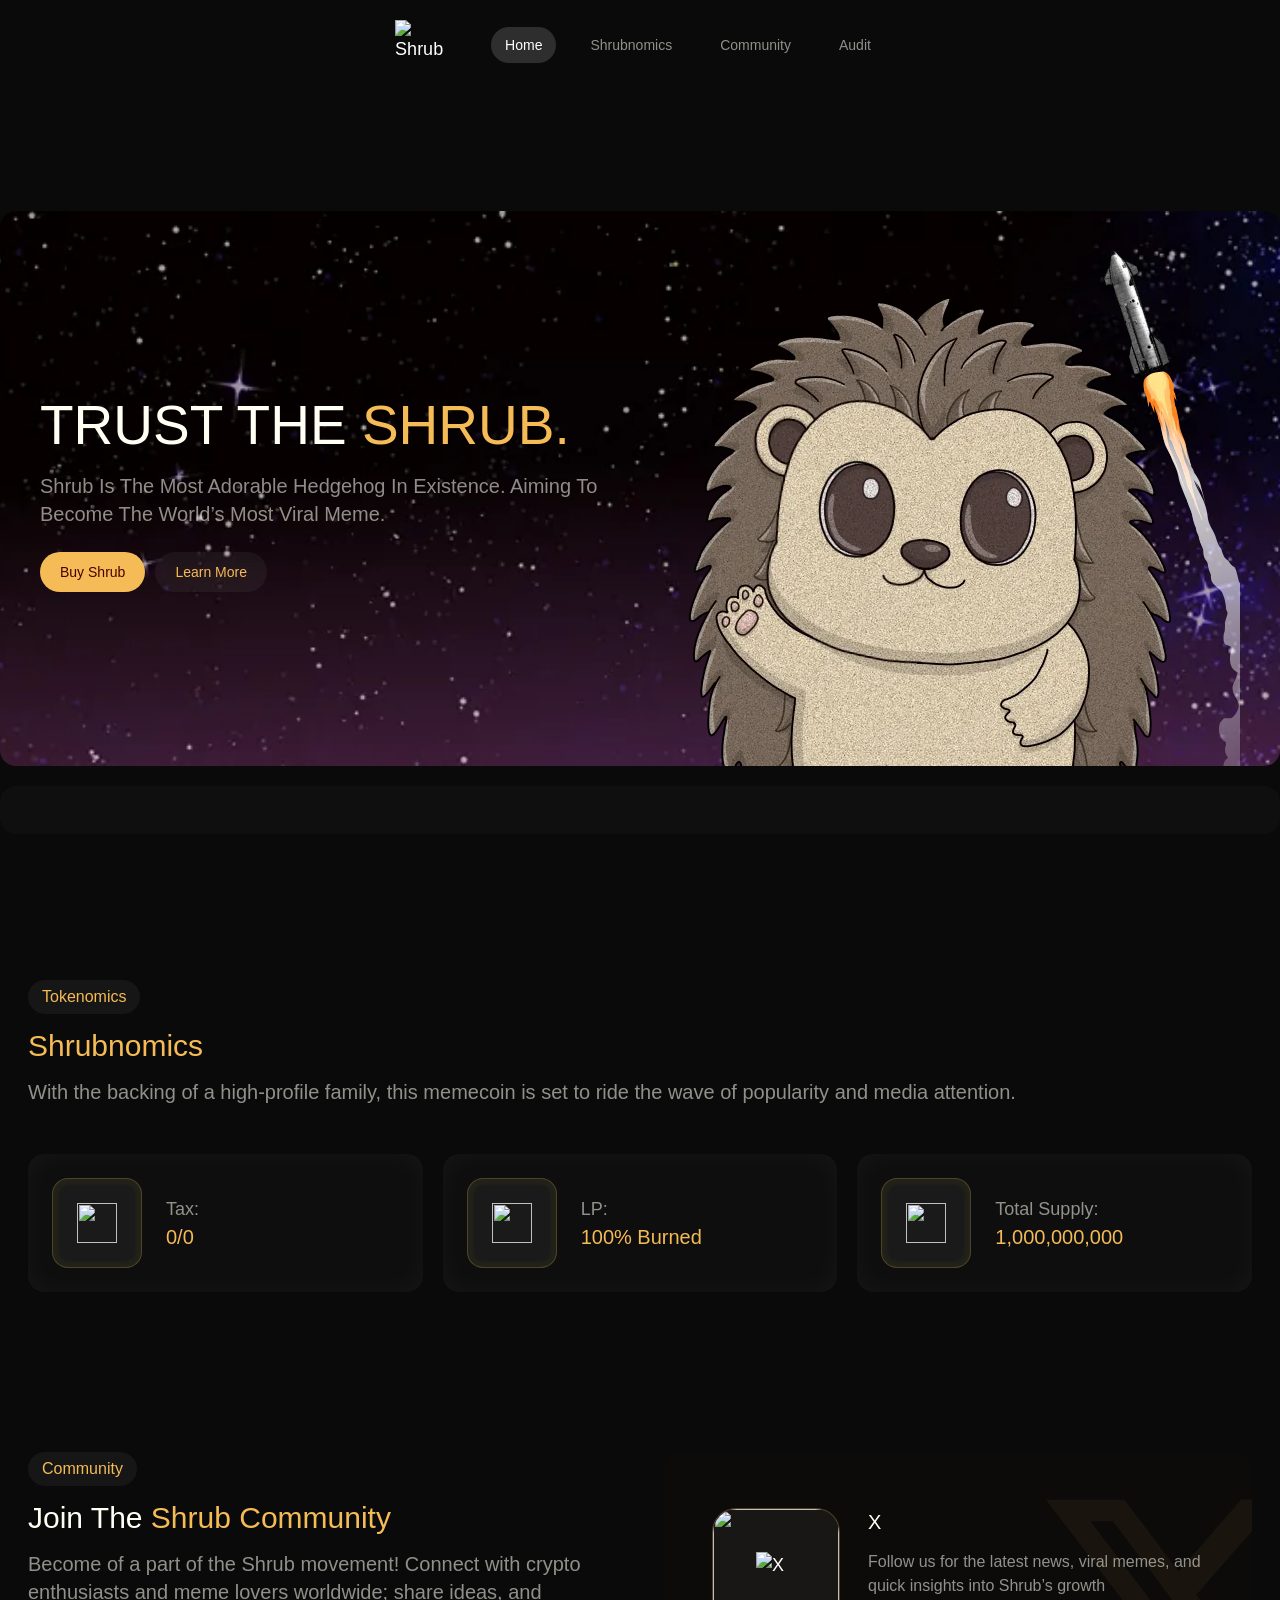
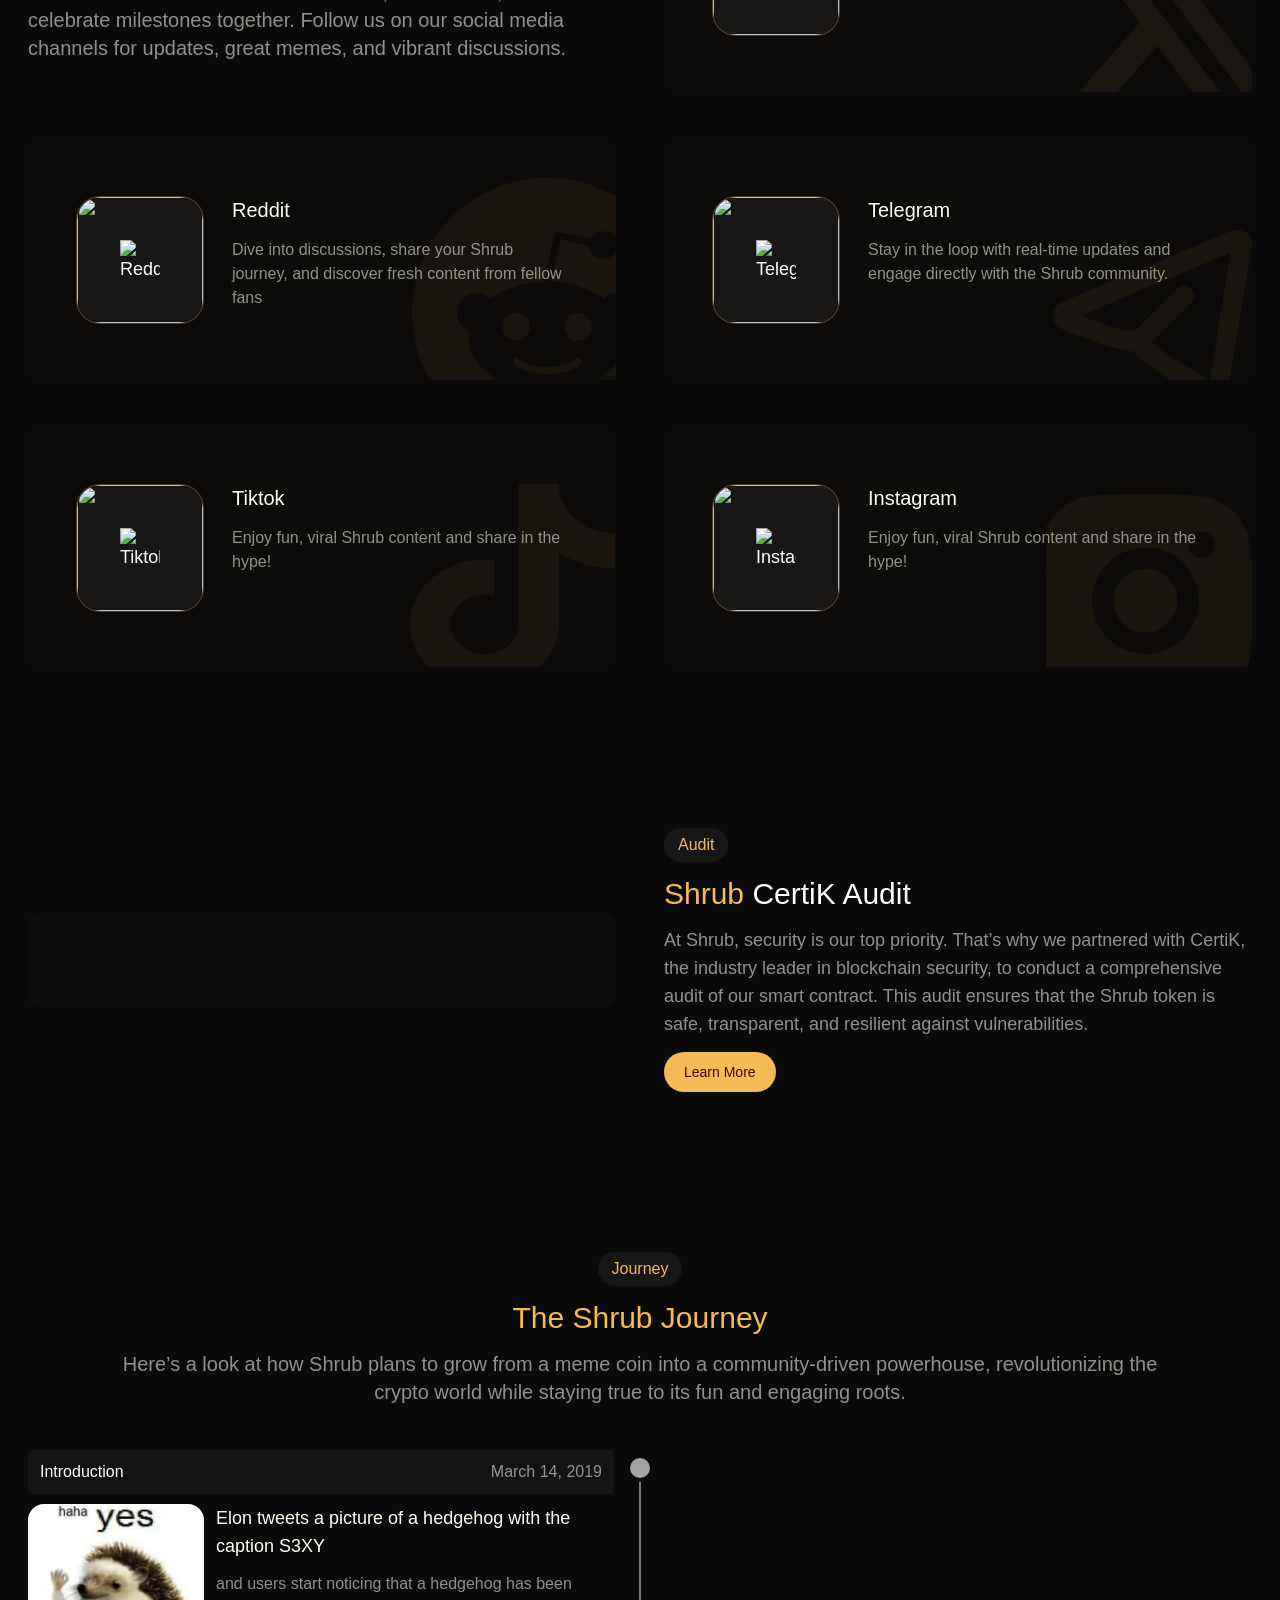
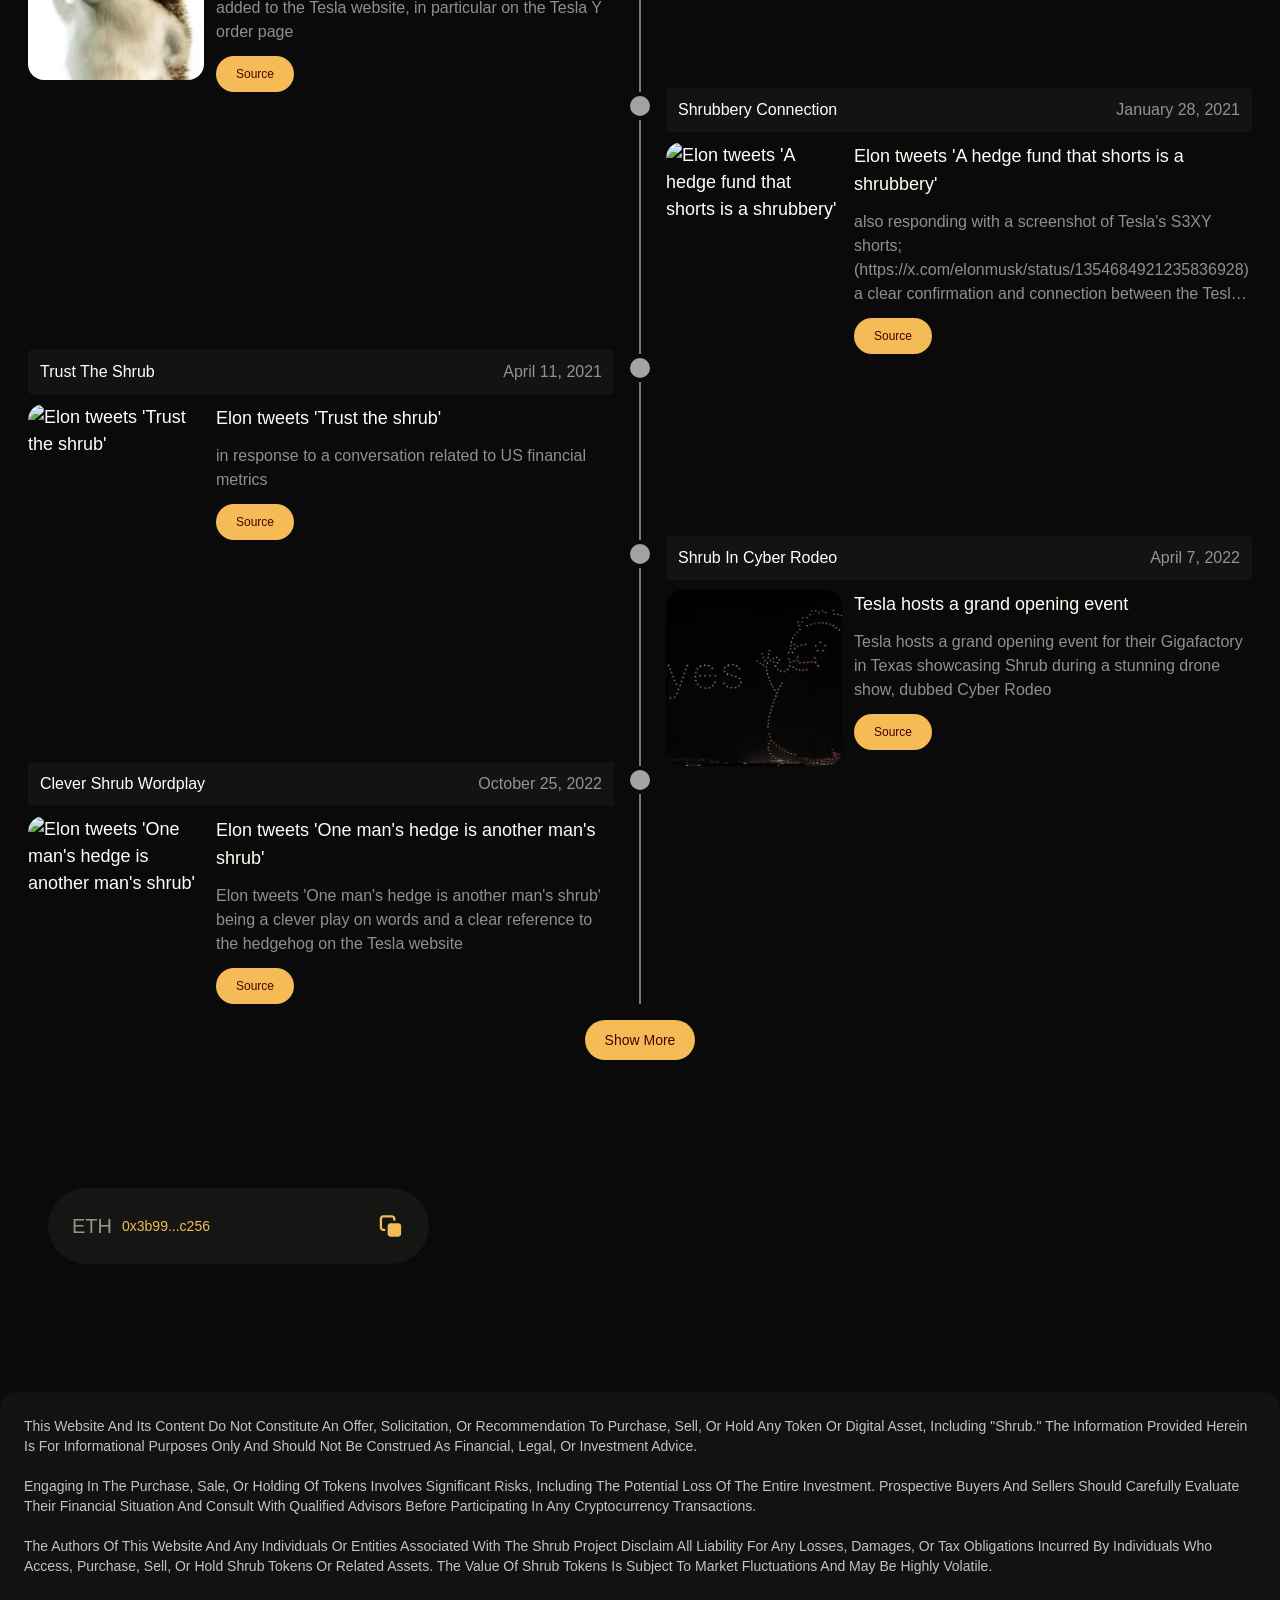
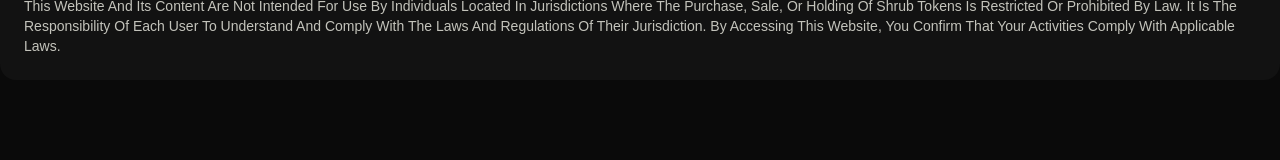
==== commit e19129db: "Bevroren cijfers eruit, deelbaar gemaakt, en een megabyte lichter De holders-rij in Shrubnomics ston" ====
--- a/index.html
+++ b/index.html
@@ -18,13 +18,32 @@
   <link rel="icon" type="image/png" sizes="96x96" href="/favicon-96x96.png">
   <link rel="icon" type="image/png" sizes="16x16" href="/favicon-16x16.png">
   <link rel="manifest" href="/manifest.json">
-  <meta name="msapplication-TileColor" content="#ffffff">
+  <meta name="msapplication-TileColor" content="#151513">
   <meta name="msapplication-TileImage" content="/ms-icon-144x144.png">
-  <meta name="theme-color" content="#ffffff">
+  <meta name="theme-color" content="#151513">
   <meta name="viewport" content="width=device-width, initial-scale=1.0" />
-  <title>Shrub</title>
-  <script type="module" crossorigin src="/assets/index.b7f8da44.js"></script>
-  <link rel="stylesheet" href="/assets/index.b7f8da44.css">
+  <title>Shrub ($SHRUB) — Trust the Shrub</title>
+  <meta name="description" content="Shrub is a community-driven meme token on Ethereum. Zero tax, liquidity burned, and a community across X, Telegram, Reddit, Instagram and TikTok.">
+  <link rel="canonical" href="https://shrub.io/">
+
+  <meta property="og:type" content="website">
+  <meta property="og:site_name" content="Shrub">
+  <meta property="og:url" content="https://shrub.io/">
+  <meta property="og:title" content="Shrub ($SHRUB) — Trust the Shrub">
+  <meta property="og:description" content="The most adorable hedgehog in existence, aiming to become the world's most viral meme. Zero tax, liquidity burned.">
+  <meta property="og:image" content="https://shrub.io/og.jpg">
+  <meta property="og:image:width" content="1200">
+  <meta property="og:image:height" content="630">
+  <meta property="og:image:alt" content="Shrub the hedgehog waving, with the words Trust the Shrub.">
+
+  <meta name="twitter:card" content="summary_large_image">
+  <meta name="twitter:site" content="@shrubhq">
+  <meta name="twitter:title" content="Shrub ($SHRUB) — Trust the Shrub">
+  <meta name="twitter:description" content="The most adorable hedgehog in existence, aiming to become the world's most viral meme. Zero tax, liquidity burned.">
+  <meta name="twitter:image" content="https://shrub.io/og.jpg">
+
+  <script type="module" crossorigin src="/assets/index.c24c1683.js"></script>
+  <link rel="stylesheet" href="/assets/index.c24c1683.css">
 </head>
 
 <body>
--- a/fonts/fonts.css
+++ b/fonts/fonts.css
@@ -0,0 +1,188 @@
+/**
+ * @license
+ *
+ * Font Family: General Sans
+ * Designed by: Frode Helland
+ * URL: https://www.fontshare.com/fonts/general-sans
+ * © 2022 Indian Type Foundry
+ *
+ * Font Styles:
+ * General Sans Variable(Variable font)
+ * General Sans Variable Italic(Variable font)
+ * General Sans Extralight
+ * General Sans Extralight Italic
+ * General Sans Light
+ * General Sans Light Italic
+ * General Sans Regular
+ * General Sans Italic
+ * General Sans Medium
+ * General Sans Medium Italic
+ * General Sans Semibold
+ * General Sans Semibold Italic
+ * General Sans Bold
+ * General Sans Bold Italic
+ *
+*/
+
+
+/**
+* This is a variable font
+* You can controll variable axes as shown below:
+* font-variation-settings: 'wght' 700.0;
+*
+* available axes:
+
+* 'wght' (range from 200.0 to 700.0)
+
+*/
+
+@font-face {
+  font-family: 'GeneralSans-Variable';
+  src: url('../fonts/GeneralSans-Variable.woff2') format('woff2'),
+       url('../fonts/GeneralSans-Variable.woff') format('woff');
+       font-weight: 200 700;
+       font-display: swap;
+       font-style: normal;
+}
+
+
+/**
+* This is a variable font
+* You can controll variable axes as shown below:
+* font-variation-settings: 'wght' 700.0;
+*
+* available axes:
+
+* 'wght' (range from 200.0 to 700.0)
+
+*/
+
+@font-face {
+  font-family: 'GeneralSans-VariableItalic';
+  src: url('../fonts/GeneralSans-VariableItalic.woff2') format('woff2'),
+       url('../fonts/GeneralSans-VariableItalic.woff') format('woff');
+       font-weight: 200 700;
+       font-display: swap;
+       font-style: italic;
+}
+
+
+@font-face {
+  font-family: 'GeneralSans-Extralight';
+  src: url('../fonts/GeneralSans-Extralight.woff2') format('woff2'),
+       url('../fonts/GeneralSans-Extralight.woff') format('woff');
+       font-weight: 200;
+       font-display: swap;
+       font-style: normal;
+}
+
+
+@font-face {
+  font-family: 'GeneralSans-ExtralightItalic';
+  src: url('../fonts/GeneralSans-ExtralightItalic.woff2') format('woff2'),
+       url('../fonts/GeneralSans-ExtralightItalic.woff') format('woff');
+       font-weight: 200;
+       font-display: swap;
+       font-style: italic;
+}
+
+
+@font-face {
+  font-family: 'GeneralSans-Light';
+  src: url('../fonts/GeneralSans-Light.woff2') format('woff2'),
+       url('../fonts/GeneralSans-Light.woff') format('woff');
+       font-weight: 300;
+       font-display: swap;
+       font-style: normal;
+}
+
+
+@font-face {
+  font-family: 'GeneralSans-LightItalic';
+  src: url('../fonts/GeneralSans-LightItalic.woff2') format('woff2'),
+       url('../fonts/GeneralSans-LightItalic.woff') format('woff');
+       font-weight: 300;
+       font-display: swap;
+       font-style: italic;
+}
+
+
+@font-face {
+  font-family: 'GeneralSans-Regular';
+  src: url('../fonts/GeneralSans-Regular.woff2') format('woff2'),
+       url('../fonts/GeneralSans-Regular.woff') format('woff');
+       font-weight: 400;
+       font-display: swap;
+       font-style: normal;
+}
+
+
+@font-face {
+  font-family: 'GeneralSans-Italic';
+  src: url('../fonts/GeneralSans-Italic.woff2') format('woff2'),
+       url('../fonts/GeneralSans-Italic.woff') format('woff');
+       font-weight: 400;
+       font-display: swap;
+       font-style: italic;
+}
+
+
+@font-face {
+  font-family: 'GeneralSans-Medium';
+  src: url('../fonts/GeneralSans-Medium.woff2') format('woff2'),
+       url('../fonts/GeneralSans-Medium.woff') format('woff');
+       font-weight: 500;
+       font-display: swap;
+       font-style: normal;
+}
+
+
+@font-face {
+  font-family: 'GeneralSans-MediumItalic';
+  src: url('../fonts/GeneralSans-MediumItalic.woff2') format('woff2'),
+       url('../fonts/GeneralSans-MediumItalic.woff') format('woff');
+       font-weight: 500;
+       font-display: swap;
+       font-style: italic;
+}
+
+
+@font-face {
+  font-family: 'GeneralSans-Semibold';
+  src: url('../fonts/GeneralSans-Semibold.woff2') format('woff2'),
+       url('../fonts/GeneralSans-Semibold.woff') format('woff');
+       font-weight: 600;
+       font-display: swap;
+       font-style: normal;
+}
+
+
+@font-face {
+  font-family: 'GeneralSans-SemiboldItalic';
+  src: url('../fonts/GeneralSans-SemiboldItalic.woff2') format('woff2'),
+       url('../fonts/GeneralSans-SemiboldItalic.woff') format('woff');
+       font-weight: 600;
+       font-display: swap;
+       font-style: italic;
+}
+
+
+@font-face {
+  font-family: 'GeneralSans-Bold';
+  src: url('../fonts/GeneralSans-Bold.woff2') format('woff2'),
+       url('../fonts/GeneralSans-Bold.woff') format('woff');
+       font-weight: 700;
+       font-display: swap;
+       font-style: normal;
+}
+
+
+@font-face {
+  font-family: 'GeneralSans-BoldItalic';
+  src: url('../fonts/GeneralSans-BoldItalic.woff2') format('woff2'),
+       url('../fonts/GeneralSans-BoldItalic.woff') format('woff');
+       font-weight: 700;
+       font-display: swap;
+       font-style: italic;
+}
+
--- a/assets/index.c24c1683.css
+++ b/assets/index.c24c1683.css
@@ -0,0 +1,7 @@
+@charset "UTF-8";*,:before,:after{--tw-border-spacing-x: 0;--tw-border-spacing-y: 0;--tw-translate-x: 0;--tw-translate-y: 0;--tw-rotate: 0;--tw-skew-x: 0;--tw-skew-y: 0;--tw-scale-x: 1;--tw-scale-y: 1;--tw-pan-x: ;--tw-pan-y: ;--tw-pinch-zoom: ;--tw-scroll-snap-strictness: proximity;--tw-gradient-from-position: ;--tw-gradient-via-position: ;--tw-gradient-to-position: ;--tw-ordinal: ;--tw-slashed-zero: ;--tw-numeric-figure: ;--tw-numeric-spacing: ;--tw-numeric-fraction: ;--tw-ring-inset: ;--tw-ring-offset-width: 0px;--tw-ring-offset-color: #fff;--tw-ring-color: rgb(59 130 246 / .5);--tw-ring-offset-shadow: 0 0 #0000;--tw-ring-shadow: 0 0 #0000;--tw-shadow: 0 0 #0000;--tw-shadow-colored: 0 0 #0000;--tw-blur: ;--tw-brightness: ;--tw-contrast: ;--tw-grayscale: ;--tw-hue-rotate: ;--tw-invert: ;--tw-saturate: ;--tw-sepia: ;--tw-drop-shadow: ;--tw-backdrop-blur: ;--tw-backdrop-brightness: ;--tw-backdrop-contrast: ;--tw-backdrop-grayscale: ;--tw-backdrop-hue-rotate: ;--tw-backdrop-invert: ;--tw-backdrop-opacity: ;--tw-backdrop-saturate: ;--tw-backdrop-sepia: ;--tw-contain-size: ;--tw-contain-layout: ;--tw-contain-paint: ;--tw-contain-style: }::backdrop{--tw-border-spacing-x: 0;--tw-border-spacing-y: 0;--tw-translate-x: 0;--tw-translate-y: 0;--tw-rotate: 0;--tw-skew-x: 0;--tw-skew-y: 0;--tw-scale-x: 1;--tw-scale-y: 1;--tw-pan-x: ;--tw-pan-y: ;--tw-pinch-zoom: ;--tw-scroll-snap-strictness: proximity;--tw-gradient-from-position: ;--tw-gradient-via-position: ;--tw-gradient-to-position: ;--tw-ordinal: ;--tw-slashed-zero: ;--tw-numeric-figure: ;--tw-numeric-spacing: ;--tw-numeric-fraction: ;--tw-ring-inset: ;--tw-ring-offset-width: 0px;--tw-ring-offset-color: #fff;--tw-ring-color: rgb(59 130 246 / .5);--tw-ring-offset-shadow: 0 0 #0000;--tw-ring-shadow: 0 0 #0000;--tw-shadow: 0 0 #0000;--tw-shadow-colored: 0 0 #0000;--tw-blur: ;--tw-brightness: ;--tw-contrast: ;--tw-grayscale: ;--tw-hue-rotate: ;--tw-invert: ;--tw-saturate: ;--tw-sepia: ;--tw-drop-shadow: ;--tw-backdrop-blur: ;--tw-backdrop-brightness: ;--tw-backdrop-contrast: ;--tw-backdrop-grayscale: ;--tw-backdrop-hue-rotate: ;--tw-backdrop-invert: ;--tw-backdrop-opacity: ;--tw-backdrop-saturate: ;--tw-backdrop-sepia: ;--tw-contain-size: ;--tw-contain-layout: ;--tw-contain-paint: ;--tw-contain-style: }*,:before,:after{box-sizing:border-box;border-width:0;border-style:solid;border-color:#e5e5e5}:before,:after{--tw-content: ""}html,:host{line-height:1.5;-webkit-text-size-adjust:100%;-moz-tab-size:4;-o-tab-size:4;tab-size:4;font-family:ui-sans-serif,system-ui,sans-serif,"Apple Color Emoji","Segoe UI Emoji",Segoe UI Symbol,"Noto Color Emoji";font-feature-settings:normal;font-variation-settings:normal;-webkit-tap-highlight-color:transparent}body{margin:0;line-height:inherit}hr{height:0;color:inherit;border-top-width:1px}abbr:where([title]){-webkit-text-decoration:underline dotted;text-decoration:underline dotted}h1,h2,h3,h4,h5,h6{font-size:inherit;font-weight:inherit}a{color:inherit;text-decoration:inherit}b,strong{font-weight:bolder}code,kbd,samp,pre{font-family:ui-monospace,SFMono-Regular,Menlo,Monaco,Consolas,Liberation Mono,Courier New,monospace;font-feature-settings:normal;font-variation-settings:normal;font-size:1em}small{font-size:80%}sub,sup{font-size:75%;line-height:0;position:relative;vertical-align:baseline}sub{bottom:-.25em}sup{top:-.5em}table{text-indent:0;border-color:inherit;border-collapse:collapse}button,input,optgroup,select,textarea{font-family:inherit;font-feature-settings:inherit;font-variation-settings:inherit;font-size:100%;font-weight:inherit;line-height:inherit;letter-spacing:inherit;color:inherit;margin:0;padding:0}button,select{text-transform:none}button,input:where([type="button"]),input:where([type="reset"]),input:where([type="submit"]){-webkit-appearance:button;background-color:transparent;background-image:none}:-moz-focusring{outline:auto}:-moz-ui-invalid{box-shadow:none}progress{vertical-align:baseline}::-webkit-inner-spin-button,::-webkit-outer-spin-button{height:auto}[type=search]{-webkit-appearance:textfield;outline-offset:-2px}::-webkit-search-decoration{-webkit-appearance:none}::-webkit-file-upload-button{-webkit-appearance:button;font:inherit}summary{display:list-item}blockquote,dl,dd,h1,h2,h3,h4,h5,h6,hr,figure,p,pre{margin:0}fieldset{margin:0;padding:0}legend{padding:0}ol,ul,menu{list-style:none;margin:0;padding:0}dialog{padding:0}textarea{resize:vertical}input::-moz-placeholder,textarea::-moz-placeholder{opacity:1;color:#a3a3a3}input::placeholder,textarea::placeholder{opacity:1;color:#a3a3a3}button,[role=button]{cursor:pointer}:disabled{cursor:default}img,svg,video,canvas,audio,iframe,embed,object{display:block;vertical-align:middle}img,video{max-width:100%;height:auto}[hidden]:where(:not([hidden="until-found"])){display:none}.fixed{position:fixed}.absolute{position:absolute}.relative{position:relative}.inset-0{inset:0px}.inset-x-0{left:0px;right:0px}.inset-y-0{top:0px;bottom:0px}.-top-5{top:-1.25rem}.bottom-0{bottom:0px}.bottom-7{bottom:1.75rem}.left-0{left:0px}.right-0{right:0px}.top-0{top:0px}.top-5{top:1.25rem}.z-10{z-index:10}.z-2{z-index:2}.z-20{z-index:20}.z-3{z-index:3}.z-4{z-index:4}.z-50{z-index:50}.order-1{order:1}.order-2{order:2}.mx-5{margin-left:1.25rem;margin-right:1.25rem}.mx-auto{margin-left:auto;margin-right:auto}.my-auto{margin-top:auto;margin-bottom:auto}.-mt-1{margin-top:-.25rem}.ml-2{margin-left:.5rem}.mt-10{margin-top:2.5rem}.mt-2\.5{margin-top:.625rem}.mt-24{margin-top:6rem}.mt-3{margin-top:.75rem}.mt-4{margin-top:1rem}.line-clamp-4{overflow:hidden;display:-webkit-box;-webkit-box-orient:vertical;-webkit-line-clamp:4}.block{display:block}.inline-block{display:inline-block}.flex{display:flex}.grid{display:grid}.hidden{display:none}.size-5{width:1.25rem;height:1.25rem}.size-7{width:1.75rem;height:1.75rem}.h-10{height:2.5rem}.h-12{height:3rem}.h-14{height:3.5rem}.h-32{height:8rem}.h-36{height:9rem}.h-6{height:1.5rem}.h-8{height:2rem}.h-auto{height:auto}.h-full{height:100%}.min-h-max{min-height:-moz-max-content;min-height:max-content}.w-10{width:2.5rem}.w-12{width:3rem}.w-14{width:3.5rem}.w-16{width:4rem}.w-6{width:1.5rem}.w-8{width:2rem}.w-full{width:100%}.max-w-3xl{max-width:48rem}.max-w-lg{max-width:32rem}.max-w-max{max-width:-moz-max-content;max-width:max-content}.max-w-prose{max-width:65ch}.shrink-0{flex-shrink:0}.grow{flex-grow:1}.origin-top{transform-origin:top}.rotate-180{--tw-rotate: 180deg;transform:translate(var(--tw-translate-x),var(--tw-translate-y)) rotate(var(--tw-rotate)) skew(var(--tw-skew-x)) skewY(var(--tw-skew-y)) scaleX(var(--tw-scale-x)) scaleY(var(--tw-scale-y))}.transform{transform:translate(var(--tw-translate-x),var(--tw-translate-y)) rotate(var(--tw-rotate)) skew(var(--tw-skew-x)) skewY(var(--tw-skew-y)) scaleX(var(--tw-scale-x)) scaleY(var(--tw-scale-y))}.cursor-pointer{cursor:pointer}.grid-cols-1{grid-template-columns:repeat(1,minmax(0,1fr))}.flex-col{flex-direction:column}.flex-wrap{flex-wrap:wrap}.items-start{align-items:flex-start}.items-center{align-items:center}.items-stretch{align-items:stretch}.justify-start{justify-content:flex-start}.justify-center{justify-content:center}.justify-between{justify-content:space-between}.gap-1{gap:.25rem}.gap-1\.5{gap:.375rem}.gap-12{gap:3rem}.gap-2{gap:.5rem}.gap-2\.5{gap:.625rem}.gap-3{gap:.75rem}.gap-3\.5{gap:.875rem}.gap-5{gap:1.25rem}.gap-6{gap:1.5rem}.gap-7{gap:1.75rem}.gap-x-3{-moz-column-gap:.75rem;column-gap:.75rem}.self-center{align-self:center}.overflow-hidden{overflow:hidden}.overflow-scroll{overflow:scroll}.overflow-y-auto{overflow-y:auto}.break-all{word-break:break-all}.rounded{border-radius:.25rem}.rounded-2xl{border-radius:1rem}.rounded-3xl{border-radius:1.5rem}.rounded-full{border-radius:9999px}.rounded-lg{border-radius:.5rem}.rounded-xl{border-radius:.75rem}.\!border{border-width:1px!important}.border{border-width:1px}.border-b{border-bottom-width:1px}.border-t{border-top-width:1px}.border-border{border-color:#ffffff0d}.border-gray-800{--tw-border-opacity: 1;border-color:rgb(38 38 38 / var(--tw-border-opacity, 1))}.border-primary-light{--tw-border-opacity: 1;border-color:rgb(255 255 244 / var(--tw-border-opacity, 1))}.border-primary-light\/50{border-color:#fffff480}.border-primary-yellow\/25{border-color:#f4bb5640}.border-white\/\[0\.15\]{border-color:#ffffff26}.bg-black{--tw-bg-opacity: 1;background-color:rgb(0 0 0 / var(--tw-bg-opacity, 1))}.bg-black\/50{background-color:#00000080}.bg-border{background-color:#ffffff0d}.bg-gray-400{--tw-bg-opacity: 1;background-color:rgb(163 163 163 / var(--tw-bg-opacity, 1))}.bg-gray-900{--tw-bg-opacity: 1;background-color:rgb(23 23 23 / var(--tw-bg-opacity, 1))}.bg-primary-dark-2{--tw-bg-opacity: 1;background-color:rgb(10 10 10 / var(--tw-bg-opacity, 1))}.bg-primary-dark-3{--tw-bg-opacity: 1;background-color:rgb(12 12 11 / var(--tw-bg-opacity, 1))}.bg-primary-dark-4{--tw-bg-opacity: 1;background-color:rgb(21 21 19 / var(--tw-bg-opacity, 1))}.bg-primary-dark-7{--tw-bg-opacity: 1;background-color:rgb(25 25 18 / var(--tw-bg-opacity, 1))}.bg-primary-dark-8{--tw-bg-opacity: 1;background-color:rgb(15 15 15 / var(--tw-bg-opacity, 1))}.bg-primary-light-gray{--tw-bg-opacity: 1;background-color:rgb(242 242 242 / var(--tw-bg-opacity, 1))}.bg-primary-yellow{--tw-bg-opacity: 1;background-color:rgb(244 187 86 / var(--tw-bg-opacity, 1))}.bg-primary-yellow\/\[0\.01\]{background-color:#f4bb5603}.bg-primary-yellow\/\[0\.02\]{background-color:#f4bb5605}.bg-transparent{background-color:transparent}.bg-white{--tw-bg-opacity: 1;background-color:rgb(255 255 255 / var(--tw-bg-opacity, 1))}.bg-white\/5{background-color:#ffffff0d}.bg-white\/\[0\.02\]{background-color:#ffffff05}.bg-white\/\[0\.03\]{background-color:#ffffff08}.bg-white\/\[0\.04\]{background-color:#ffffff0a}.bg-white\/\[0\.15\]{background-color:#ffffff26}.bg-opacity-80{--tw-bg-opacity: .8}.bg-\[url\(\/assets\/bg\.webp\)\]{background-image:url(/assets/bg.webp)}.bg-cover{background-size:cover}.bg-center{background-position:center}.object-contain{-o-object-fit:contain;object-fit:contain}.p-2\.5{padding:.625rem}.p-4{padding:1rem}.p-5{padding:1.25rem}.p-6{padding:1.5rem}.px-0{padding-left:0;padding-right:0}.px-12{padding-left:3rem;padding-right:3rem}.px-3{padding-left:.75rem;padding-right:.75rem}.px-3\.5{padding-left:.875rem;padding-right:.875rem}.px-4{padding-left:1rem;padding-right:1rem}.px-5{padding-left:1.25rem;padding-right:1.25rem}.px-6{padding-left:1.5rem;padding-right:1.5rem}.px-7{padding-left:1.75rem;padding-right:1.75rem}.px-8{padding-left:2rem;padding-right:2rem}.py-10{padding-top:2.5rem;padding-bottom:2.5rem}.py-12{padding-top:3rem;padding-bottom:3rem}.py-14{padding-top:3.5rem;padding-bottom:3.5rem}.py-2{padding-top:.5rem;padding-bottom:.5rem}.py-2\.5{padding-top:.625rem;padding-bottom:.625rem}.py-3{padding-top:.75rem;padding-bottom:.75rem}.py-3\.5{padding-top:.875rem;padding-bottom:.875rem}.py-5{padding-top:1.25rem;padding-bottom:1.25rem}.py-\[5px\]{padding-top:5px;padding-bottom:5px}.pb-3{padding-bottom:.75rem}.pb-8{padding-bottom:2rem}.pt-10{padding-top:2.5rem}.pt-8{padding-top:2rem}.text-left{text-align:left}.text-center{text-align:center}.text-2xl{font-size:1.5rem;line-height:2rem}.text-3xl{font-size:1.875rem;line-height:2.25rem}.text-5xl{font-size:3rem;line-height:1}.text-base{font-size:1rem;line-height:1.5rem}.text-lg{font-size:1.125rem;line-height:1.75rem}.text-sm{font-size:.875rem;line-height:1.25rem}.text-xl{font-size:1.25rem;line-height:1.75rem}.text-xs{font-size:.75rem;line-height:1rem}.font-bold{font-weight:700}.font-medium{font-weight:500}.font-normal{font-weight:400}.font-semibold{font-weight:600}.capitalize{text-transform:capitalize}.leading-none{line-height:1}.text-gray-600{--tw-text-opacity: 1;color:rgb(82 82 82 / var(--tw-text-opacity, 1))}.text-primary-dark{--tw-text-opacity: 1;color:rgb(5 5 4 / var(--tw-text-opacity, 1))}.text-primary-dark-red{--tw-text-opacity: 1;color:rgb(71 2 0 / var(--tw-text-opacity, 1))}.text-primary-dark\/\[0\.55\]{color:#0505048c}.text-primary-light{--tw-text-opacity: 1;color:rgb(255 255 244 / var(--tw-text-opacity, 1))}.text-primary-light-gray{--tw-text-opacity: 1;color:rgb(242 242 242 / var(--tw-text-opacity, 1))}.text-primary-light\/50{color:#fffff480}.text-primary-light\/75{color:#fffff4bf}.text-primary-light\/\[0\.15\]{color:#fffff426}.text-primary-light\/\[0\.55\]{color:#fffff48c}.text-primary-yellow{--tw-text-opacity: 1;color:rgb(244 187 86 / var(--tw-text-opacity, 1))}.text-primary-yellow\/5{color:#f4bb560d}.text-primary-yellow\/\[0\.55\]{color:#f4bb568c}.text-white{--tw-text-opacity: 1;color:rgb(255 255 255 / var(--tw-text-opacity, 1))}.text-white\/\[0\.55\]{color:#ffffff8c}.shadow-md{--tw-shadow: 0 4px 6px -1px rgb(0 0 0 / .1), 0 2px 4px -2px rgb(0 0 0 / .1);--tw-shadow-colored: 0 4px 6px -1px var(--tw-shadow-color), 0 2px 4px -2px var(--tw-shadow-color);box-shadow:var(--tw-ring-offset-shadow, 0 0 #0000),var(--tw-ring-shadow, 0 0 #0000),var(--tw-shadow)}.shadow-xl{--tw-shadow: 0 20px 25px -5px rgb(0 0 0 / .1), 0 8px 10px -6px rgb(0 0 0 / .1);--tw-shadow-colored: 0 20px 25px -5px var(--tw-shadow-color), 0 8px 10px -6px var(--tw-shadow-color);box-shadow:var(--tw-ring-offset-shadow, 0 0 #0000),var(--tw-ring-shadow, 0 0 #0000),var(--tw-shadow)}.backdrop-blur-md{--tw-backdrop-blur: blur(12px);-webkit-backdrop-filter:var(--tw-backdrop-blur) var(--tw-backdrop-brightness) var(--tw-backdrop-contrast) var(--tw-backdrop-grayscale) var(--tw-backdrop-hue-rotate) var(--tw-backdrop-invert) var(--tw-backdrop-opacity) var(--tw-backdrop-saturate) var(--tw-backdrop-sepia);backdrop-filter:var(--tw-backdrop-blur) var(--tw-backdrop-brightness) var(--tw-backdrop-contrast) var(--tw-backdrop-grayscale) var(--tw-backdrop-hue-rotate) var(--tw-backdrop-invert) var(--tw-backdrop-opacity) var(--tw-backdrop-saturate) var(--tw-backdrop-sepia)}.transition{transition-property:color,background-color,border-color,text-decoration-color,fill,stroke,opacity,box-shadow,transform,filter,-webkit-backdrop-filter;transition-property:color,background-color,border-color,text-decoration-color,fill,stroke,opacity,box-shadow,transform,filter,backdrop-filter;transition-property:color,background-color,border-color,text-decoration-color,fill,stroke,opacity,box-shadow,transform,filter,backdrop-filter,-webkit-backdrop-filter;transition-timing-function:cubic-bezier(.4,0,.2,1);transition-duration:.15s}.transition-all{transition-property:all;transition-timing-function:cubic-bezier(.4,0,.2,1);transition-duration:.15s}.transition-colors{transition-property:color,background-color,border-color,text-decoration-color,fill,stroke;transition-timing-function:cubic-bezier(.4,0,.2,1);transition-duration:.15s}.transition-opacity{transition-property:opacity;transition-timing-function:cubic-bezier(.4,0,.2,1);transition-duration:.15s}.transition-transform{transition-property:transform;transition-timing-function:cubic-bezier(.4,0,.2,1);transition-duration:.15s}.duration-300{transition-duration:.3s}.ease-in-out{transition-timing-function:cubic-bezier(.4,0,.2,1)}html,body,#app{height:100%}body{font-size:18px;background:#0A0A0A;color:#fff;font-family:GeneralSans-Variable,sans-serif}@media screen and (max-width: 768px){.hero-min-height{min-height:1500px}}@media screen and (min-width: 768px){.hero-min-height{min-height:1100px}}.has-announcement,.has-announcement nav,.has-announcement .mobile-nav{padding-top:50px}.bg-gradient{background:linear-gradient(180deg,rgba(255,255,255,.15) 0%,rgba(244,187,86,.15) 100%)}.bg-gradient--eth{background:linear-gradient(90deg,rgb(98,126,235) 0%,rgb(29,71,235) 100%)}.bg-gradient--sol{background:linear-gradient(90deg,rgb(5,204,143) 0%,rgb(149,72,252) 100%)}.shadow-primary{box-shadow:0 0 4px 5px #f4db1d0d inset}.shadow-tokenomics{box-shadow:0 0 35px -6px #ffffff0d inset}.after\:absolute:after{content:var(--tw-content);position:absolute}.after\:bottom-0:after{content:var(--tw-content);bottom:0px}.after\:start-3\.5:after{content:var(--tw-content);inset-inline-start:.875rem}.after\:top-7:after{content:var(--tw-content);top:1.75rem}.after\:w-px:after{content:var(--tw-content);width:1px}.after\:-translate-x-\[0\.5px\]:after{content:var(--tw-content);--tw-translate-x: -.5px;transform:translate(var(--tw-translate-x),var(--tw-translate-y)) rotate(var(--tw-rotate)) skew(var(--tw-skew-x)) skewY(var(--tw-skew-y)) scaleX(var(--tw-scale-x)) scaleY(var(--tw-scale-y))}.after\:bg-gray-200:after{content:var(--tw-content);--tw-bg-opacity: 1;background-color:rgb(229 229 229 / var(--tw-bg-opacity, 1))}.last\:after\:hidden:last-child:after{content:var(--tw-content);display:none}.hover\:text-primary-light-gray:hover,.group:hover .group-hover\:text-primary-light-gray{--tw-text-opacity: 1;color:rgb(242 242 242 / var(--tw-text-opacity, 1))}.group:hover .group-hover\:text-primary-yellow\/10{color:#f4bb561a}.group:hover .group-hover\:text-white{--tw-text-opacity: 1;color:rgb(255 255 255 / var(--tw-text-opacity, 1))}.group:hover .group-hover\:opacity-80{opacity:.8}@media (min-width: 640px){.sm\:top-0{top:0px}.sm\:order-1{order:1}.sm\:order-2{order:2}.sm\:mt-0{margin-top:0}.sm\:mt-2{margin-top:.5rem}.sm\:block{display:block}.sm\:hidden{display:none}.sm\:h-auto{height:auto}.sm\:w-32{width:8rem}.sm\:w-44{width:11rem}.sm\:max-w-3xl{max-width:48rem}.sm\:max-w-lg{max-width:32rem}.sm\:grid-cols-2{grid-template-columns:repeat(2,minmax(0,1fr))}.sm\:grid-cols-3{grid-template-columns:repeat(3,minmax(0,1fr))}.sm\:flex-row{flex-direction:row}.sm\:items-start{align-items:flex-start}.sm\:items-center{align-items:center}.sm\:justify-between{justify-content:space-between}.sm\:gap-0{gap:0px}.sm\:gap-3{gap:.75rem}.sm\:break-normal{overflow-wrap:normal;word-break:normal}.sm\:p-0{padding:0}.sm\:px-0{padding-left:0;padding-right:0}.sm\:px-5{padding-left:1.25rem;padding-right:1.25rem}.sm\:text-left{text-align:left}.sm\:text-\[55px\]{font-size:55px}}@media (min-width: 768px){.md\:mt-0{margin-top:0}.md\:mt-36{margin-top:9rem}.md\:flex{display:flex}.md\:w-full{width:100%}.md\:max-w-4xl{max-width:56rem}.md\:grid-cols-2{grid-template-columns:repeat(2,minmax(0,1fr))}.md\:grid-cols-3{grid-template-columns:repeat(3,minmax(0,1fr))}.md\:flex-row{flex-direction:row}.md\:items-center{align-items:center}.md\:justify-center{justify-content:center}.md\:pt-0{padding-top:0}.md\:pt-3{padding-top:.75rem}.md\:text-center{text-align:center}}@media (min-width: 1024px){.lg\:flex{display:flex}.lg\:hidden{display:none}.lg\:h-screen{height:100vh}.lg\:max-w-7xl{max-width:80rem}.lg\:grid-cols-4{grid-template-columns:repeat(4,minmax(0,1fr))}.lg\:justify-center{justify-content:center}.lg\:py-20{padding-top:5rem;padding-bottom:5rem}}@media (min-width: 1280px){.xl\:bg-\[url\(\/assets\/bg\.webp\)\]{background-image:url(/assets/bg.webp)}.xl\:bg-none{background-image:none}.xl\:px-0{padding-left:0;padding-right:0}.xl\:px-10{padding-left:2.5rem;padding-right:2.5rem}.xl\:leading-normal{line-height:1.5}}@media (prefers-color-scheme: dark){.dark\:bg-primary-yellow{--tw-bg-opacity: 1;background-color:rgb(244 187 86 / var(--tw-bg-opacity, 1))}.dark\:text-white{--tw-text-opacity: 1;color:rgb(255 255 255 / var(--tw-text-opacity, 1))}}/*!
+* animate.css - https://animate.style/
+* Version - 4.1.1
+* Licensed under the MIT license - http://opensource.org/licenses/MIT
+*
+* Copyright (c) 2020 Animate.css
+*/:root{--animate-duration: 1s;--animate-delay: 1s;--animate-repeat: 1}.animate__animated{-webkit-animation-duration:1s;animation-duration:1s;-webkit-animation-duration:var(--animate-duration);animation-duration:var(--animate-duration);-webkit-animation-fill-mode:both;animation-fill-mode:both}.animate__animated.animate__infinite{-webkit-animation-iteration-count:infinite;animation-iteration-count:infinite}.animate__animated.animate__repeat-1{-webkit-animation-iteration-count:1;animation-iteration-count:1;-webkit-animation-iteration-count:var(--animate-repeat);animation-iteration-count:var(--animate-repeat)}.animate__animated.animate__repeat-2{-webkit-animation-iteration-count:2;animation-iteration-count:2;-webkit-animation-iteration-count:calc(var(--animate-repeat) * 2);animation-iteration-count:calc(var(--animate-repeat) * 2)}.animate__animated.animate__repeat-3{-webkit-animation-iteration-count:3;animation-iteration-count:3;-webkit-animation-iteration-count:calc(var(--animate-repeat) * 3);animation-iteration-count:calc(var(--animate-repeat) * 3)}.animate__animated.animate__delay-1s{-webkit-animation-delay:1s;animation-delay:1s;-webkit-animation-delay:var(--animate-delay);animation-delay:var(--animate-delay)}.animate__animated.animate__delay-2s{-webkit-animation-delay:2s;animation-delay:2s;-webkit-animation-delay:calc(var(--animate-delay) * 2);animation-delay:calc(var(--animate-delay) * 2)}.animate__animated.animate__delay-3s{-webkit-animation-delay:3s;animation-delay:3s;-webkit-animation-delay:calc(var(--animate-delay) * 3);animation-delay:calc(var(--animate-delay) * 3)}.animate__animated.animate__delay-4s{-webkit-animation-delay:4s;animation-delay:4s;-webkit-animation-delay:calc(var(--animate-delay) * 4);animation-delay:calc(var(--animate-delay) * 4)}.animate__animated.animate__delay-5s{-webkit-animation-delay:5s;animation-delay:5s;-webkit-animation-delay:calc(var(--animate-delay) * 5);animation-delay:calc(var(--animate-delay) * 5)}.animate__animated.animate__faster{-webkit-animation-duration:.5s;animation-duration:.5s;-webkit-animation-duration:calc(var(--animate-duration) / 2);animation-duration:calc(var(--animate-duration) / 2)}.animate__animated.animate__fast{-webkit-animation-duration:.8s;animation-duration:.8s;-webkit-animation-duration:calc(var(--animate-duration) * .8);animation-duration:calc(var(--animate-duration) * .8)}.animate__animated.animate__slow{-webkit-animation-duration:2s;animation-duration:2s;-webkit-animation-duration:calc(var(--animate-duration) * 2);animation-duration:calc(var(--animate-duration) * 2)}.animate__animated.animate__slower{-webkit-animation-duration:3s;animation-duration:3s;-webkit-animation-duration:calc(var(--animate-duration) * 3);animation-duration:calc(var(--animate-duration) * 3)}@media print,(prefers-reduced-motion: reduce){.animate__animated{-webkit-animation-duration:1ms!important;animation-duration:1ms!important;-webkit-transition-duration:1ms!important;transition-duration:1ms!important;-webkit-animation-iteration-count:1!important;animation-iteration-count:1!important}.animate__animated[class*=Out]{opacity:0}}@-webkit-keyframes bounce{0%,20%,53%,to{-webkit-animation-timing-function:cubic-bezier(.215,.61,.355,1);animation-timing-function:cubic-bezier(.215,.61,.355,1);-webkit-transform:translate3d(0,0,0);transform:translateZ(0)}40%,43%{-webkit-animation-timing-function:cubic-bezier(.755,.05,.855,.06);animation-timing-function:cubic-bezier(.755,.05,.855,.06);-webkit-transform:translate3d(0,-30px,0) scaleY(1.1);transform:translate3d(0,-30px,0) scaleY(1.1)}70%{-webkit-animation-timing-function:cubic-bezier(.755,.05,.855,.06);animation-timing-function:cubic-bezier(.755,.05,.855,.06);-webkit-transform:translate3d(0,-15px,0) scaleY(1.05);transform:translate3d(0,-15px,0) scaleY(1.05)}80%{-webkit-transition-timing-function:cubic-bezier(.215,.61,.355,1);transition-timing-function:cubic-bezier(.215,.61,.355,1);-webkit-transform:translate3d(0,0,0) scaleY(.95);transform:translateZ(0) scaleY(.95)}90%{-webkit-transform:translate3d(0,-4px,0) scaleY(1.02);transform:translate3d(0,-4px,0) scaleY(1.02)}}@keyframes bounce{0%,20%,53%,to{-webkit-animation-timing-function:cubic-bezier(.215,.61,.355,1);animation-timing-function:cubic-bezier(.215,.61,.355,1);-webkit-transform:translate3d(0,0,0);transform:translateZ(0)}40%,43%{-webkit-animation-timing-function:cubic-bezier(.755,.05,.855,.06);animation-timing-function:cubic-bezier(.755,.05,.855,.06);-webkit-transform:translate3d(0,-30px,0) scaleY(1.1);transform:translate3d(0,-30px,0) scaleY(1.1)}70%{-webkit-animation-timing-function:cubic-bezier(.755,.05,.855,.06);animation-timing-function:cubic-bezier(.755,.05,.855,.06);-webkit-transform:translate3d(0,-15px,0) scaleY(1.05);transform:translate3d(0,-15px,0) scaleY(1.05)}80%{-webkit-transition-timing-function:cubic-bezier(.215,.61,.355,1);transition-timing-function:cubic-bezier(.215,.61,.355,1);-webkit-transform:translate3d(0,0,0) scaleY(.95);transform:translateZ(0) scaleY(.95)}90%{-webkit-transform:translate3d(0,-4px,0) scaleY(1.02);transform:translate3d(0,-4px,0) scaleY(1.02)}}.animate__bounce{-webkit-animation-name:bounce;animation-name:bounce;-webkit-transform-origin:center bottom;transform-origin:center bottom}@-webkit-keyframes flash{0%,50%,to{opacity:1}25%,75%{opacity:0}}@keyframes flash{0%,50%,to{opacity:1}25%,75%{opacity:0}}.animate__flash{-webkit-animation-name:flash;animation-name:flash}@-webkit-keyframes pulse{0%{-webkit-transform:scale3d(1,1,1);transform:scaleZ(1)}50%{-webkit-transform:scale3d(1.05,1.05,1.05);transform:scale3d(1.05,1.05,1.05)}to{-webkit-transform:scale3d(1,1,1);transform:scaleZ(1)}}@keyframes pulse{0%{-webkit-transform:scale3d(1,1,1);transform:scaleZ(1)}50%{-webkit-transform:scale3d(1.05,1.05,1.05);transform:scale3d(1.05,1.05,1.05)}to{-webkit-transform:scale3d(1,1,1);transform:scaleZ(1)}}.animate__pulse{-webkit-animation-name:pulse;animation-name:pulse;-webkit-animation-timing-function:ease-in-out;animation-timing-function:ease-in-out}@-webkit-keyframes rubberBand{0%{-webkit-transform:scale3d(1,1,1);transform:scaleZ(1)}30%{-webkit-transform:scale3d(1.25,.75,1);transform:scale3d(1.25,.75,1)}40%{-webkit-transform:scale3d(.75,1.25,1);transform:scale3d(.75,1.25,1)}50%{-webkit-transform:scale3d(1.15,.85,1);transform:scale3d(1.15,.85,1)}65%{-webkit-transform:scale3d(.95,1.05,1);transform:scale3d(.95,1.05,1)}75%{-webkit-transform:scale3d(1.05,.95,1);transform:scale3d(1.05,.95,1)}to{-webkit-transform:scale3d(1,1,1);transform:scaleZ(1)}}@keyframes rubberBand{0%{-webkit-transform:scale3d(1,1,1);transform:scaleZ(1)}30%{-webkit-transform:scale3d(1.25,.75,1);transform:scale3d(1.25,.75,1)}40%{-webkit-transform:scale3d(.75,1.25,1);transform:scale3d(.75,1.25,1)}50%{-webkit-transform:scale3d(1.15,.85,1);transform:scale3d(1.15,.85,1)}65%{-webkit-transform:scale3d(.95,1.05,1);transform:scale3d(.95,1.05,1)}75%{-webkit-transform:scale3d(1.05,.95,1);transform:scale3d(1.05,.95,1)}to{-webkit-transform:scale3d(1,1,1);transform:scaleZ(1)}}.animate__rubberBand{-webkit-animation-name:rubberBand;animation-name:rubberBand}@-webkit-keyframes shakeX{0%,to{-webkit-transform:translate3d(0,0,0);transform:translateZ(0)}10%,30%,50%,70%,90%{-webkit-transform:translate3d(-10px,0,0);transform:translate3d(-10px,0,0)}20%,40%,60%,80%{-webkit-transform:translate3d(10px,0,0);transform:translate3d(10px,0,0)}}@keyframes shakeX{0%,to{-webkit-transform:translate3d(0,0,0);transform:translateZ(0)}10%,30%,50%,70%,90%{-webkit-transform:translate3d(-10px,0,0);transform:translate3d(-10px,0,0)}20%,40%,60%,80%{-webkit-transform:translate3d(10px,0,0);transform:translate3d(10px,0,0)}}.animate__shakeX{-webkit-animation-name:shakeX;animation-name:shakeX}@-webkit-keyframes shakeY{0%,to{-webkit-transform:translate3d(0,0,0);transform:translateZ(0)}10%,30%,50%,70%,90%{-webkit-transform:translate3d(0,-10px,0);transform:translate3d(0,-10px,0)}20%,40%,60%,80%{-webkit-transform:translate3d(0,10px,0);transform:translate3d(0,10px,0)}}@keyframes shakeY{0%,to{-webkit-transform:translate3d(0,0,0);transform:translateZ(0)}10%,30%,50%,70%,90%{-webkit-transform:translate3d(0,-10px,0);transform:translate3d(0,-10px,0)}20%,40%,60%,80%{-webkit-transform:translate3d(0,10px,0);transform:translate3d(0,10px,0)}}.animate__shakeY{-webkit-animation-name:shakeY;animation-name:shakeY}@-webkit-keyframes headShake{0%{-webkit-transform:translateX(0);transform:translate(0)}6.5%{-webkit-transform:translateX(-6px) rotateY(-9deg);transform:translate(-6px) rotateY(-9deg)}18.5%{-webkit-transform:translateX(5px) rotateY(7deg);transform:translate(5px) rotateY(7deg)}31.5%{-webkit-transform:translateX(-3px) rotateY(-5deg);transform:translate(-3px) rotateY(-5deg)}43.5%{-webkit-transform:translateX(2px) rotateY(3deg);transform:translate(2px) rotateY(3deg)}50%{-webkit-transform:translateX(0);transform:translate(0)}}@keyframes headShake{0%{-webkit-transform:translateX(0);transform:translate(0)}6.5%{-webkit-transform:translateX(-6px) rotateY(-9deg);transform:translate(-6px) rotateY(-9deg)}18.5%{-webkit-transform:translateX(5px) rotateY(7deg);transform:translate(5px) rotateY(7deg)}31.5%{-webkit-transform:translateX(-3px) rotateY(-5deg);transform:translate(-3px) rotateY(-5deg)}43.5%{-webkit-transform:translateX(2px) rotateY(3deg);transform:translate(2px) rotateY(3deg)}50%{-webkit-transform:translateX(0);transform:translate(0)}}.animate__headShake{-webkit-animation-timing-function:ease-in-out;animation-timing-function:ease-in-out;-webkit-animation-name:headShake;animation-name:headShake}@-webkit-keyframes swing{20%{-webkit-transform:rotate3d(0,0,1,15deg);transform:rotate3d(0,0,1,15deg)}40%{-webkit-transform:rotate3d(0,0,1,-10deg);transform:rotate3d(0,0,1,-10deg)}60%{-webkit-transform:rotate3d(0,0,1,5deg);transform:rotate3d(0,0,1,5deg)}80%{-webkit-transform:rotate3d(0,0,1,-5deg);transform:rotate3d(0,0,1,-5deg)}to{-webkit-transform:rotate3d(0,0,1,0deg);transform:rotate3d(0,0,1,0)}}@keyframes swing{20%{-webkit-transform:rotate3d(0,0,1,15deg);transform:rotate3d(0,0,1,15deg)}40%{-webkit-transform:rotate3d(0,0,1,-10deg);transform:rotate3d(0,0,1,-10deg)}60%{-webkit-transform:rotate3d(0,0,1,5deg);transform:rotate3d(0,0,1,5deg)}80%{-webkit-transform:rotate3d(0,0,1,-5deg);transform:rotate3d(0,0,1,-5deg)}to{-webkit-transform:rotate3d(0,0,1,0deg);transform:rotate3d(0,0,1,0)}}.animate__swing{-webkit-transform-origin:top center;transform-origin:top center;-webkit-animation-name:swing;animation-name:swing}@-webkit-keyframes tada{0%{-webkit-transform:scale3d(1,1,1);transform:scaleZ(1)}10%,20%{-webkit-transform:scale3d(.9,.9,.9) rotate3d(0,0,1,-3deg);transform:scale3d(.9,.9,.9) rotate3d(0,0,1,-3deg)}30%,50%,70%,90%{-webkit-transform:scale3d(1.1,1.1,1.1) rotate3d(0,0,1,3deg);transform:scale3d(1.1,1.1,1.1) rotate3d(0,0,1,3deg)}40%,60%,80%{-webkit-transform:scale3d(1.1,1.1,1.1) rotate3d(0,0,1,-3deg);transform:scale3d(1.1,1.1,1.1) rotate3d(0,0,1,-3deg)}to{-webkit-transform:scale3d(1,1,1);transform:scaleZ(1)}}@keyframes tada{0%{-webkit-transform:scale3d(1,1,1);transform:scaleZ(1)}10%,20%{-webkit-transform:scale3d(.9,.9,.9) rotate3d(0,0,1,-3deg);transform:scale3d(.9,.9,.9) rotate3d(0,0,1,-3deg)}30%,50%,70%,90%{-webkit-transform:scale3d(1.1,1.1,1.1) rotate3d(0,0,1,3deg);transform:scale3d(1.1,1.1,1.1) rotate3d(0,0,1,3deg)}40%,60%,80%{-webkit-transform:scale3d(1.1,1.1,1.1) rotate3d(0,0,1,-3deg);transform:scale3d(1.1,1.1,1.1) rotate3d(0,0,1,-3deg)}to{-webkit-transform:scale3d(1,1,1);transform:scaleZ(1)}}.animate__tada{-webkit-animation-name:tada;animation-name:tada}@-webkit-keyframes wobble{0%{-webkit-transform:translate3d(0,0,0);transform:translateZ(0)}15%{-webkit-transform:translate3d(-25%,0,0) rotate3d(0,0,1,-5deg);transform:translate3d(-25%,0,0) rotate3d(0,0,1,-5deg)}30%{-webkit-transform:translate3d(20%,0,0) rotate3d(0,0,1,3deg);transform:translate3d(20%,0,0) rotate3d(0,0,1,3deg)}45%{-webkit-transform:translate3d(-15%,0,0) rotate3d(0,0,1,-3deg);transform:translate3d(-15%,0,0) rotate3d(0,0,1,-3deg)}60%{-webkit-transform:translate3d(10%,0,0) rotate3d(0,0,1,2deg);transform:translate3d(10%,0,0) rotate3d(0,0,1,2deg)}75%{-webkit-transform:translate3d(-5%,0,0) rotate3d(0,0,1,-1deg);transform:translate3d(-5%,0,0) rotate3d(0,0,1,-1deg)}to{-webkit-transform:translate3d(0,0,0);transform:translateZ(0)}}@keyframes wobble{0%{-webkit-transform:translate3d(0,0,0);transform:translateZ(0)}15%{-webkit-transform:translate3d(-25%,0,0) rotate3d(0,0,1,-5deg);transform:translate3d(-25%,0,0) rotate3d(0,0,1,-5deg)}30%{-webkit-transform:translate3d(20%,0,0) rotate3d(0,0,1,3deg);transform:translate3d(20%,0,0) rotate3d(0,0,1,3deg)}45%{-webkit-transform:translate3d(-15%,0,0) rotate3d(0,0,1,-3deg);transform:translate3d(-15%,0,0) rotate3d(0,0,1,-3deg)}60%{-webkit-transform:translate3d(10%,0,0) rotate3d(0,0,1,2deg);transform:translate3d(10%,0,0) rotate3d(0,0,1,2deg)}75%{-webkit-transform:translate3d(-5%,0,0) rotate3d(0,0,1,-1deg);transform:translate3d(-5%,0,0) rotate3d(0,0,1,-1deg)}to{-webkit-transform:translate3d(0,0,0);transform:translateZ(0)}}.animate__wobble{-webkit-animation-name:wobble;animation-name:wobble}@-webkit-keyframes jello{0%,11.1%,to{-webkit-transform:translate3d(0,0,0);transform:translateZ(0)}22.2%{-webkit-transform:skewX(-12.5deg) skewY(-12.5deg);transform:skew(-12.5deg) skewY(-12.5deg)}33.3%{-webkit-transform:skewX(6.25deg) skewY(6.25deg);transform:skew(6.25deg) skewY(6.25deg)}44.4%{-webkit-transform:skewX(-3.125deg) skewY(-3.125deg);transform:skew(-3.125deg) skewY(-3.125deg)}55.5%{-webkit-transform:skewX(1.5625deg) skewY(1.5625deg);transform:skew(1.5625deg) skewY(1.5625deg)}66.6%{-webkit-transform:skewX(-.78125deg) skewY(-.78125deg);transform:skew(-.78125deg) skewY(-.78125deg)}77.7%{-webkit-transform:skewX(.390625deg) skewY(.390625deg);transform:skew(.390625deg) skewY(.390625deg)}88.8%{-webkit-transform:skewX(-.1953125deg) skewY(-.1953125deg);transform:skew(-.1953125deg) skewY(-.1953125deg)}}@keyframes jello{0%,11.1%,to{-webkit-transform:translate3d(0,0,0);transform:translateZ(0)}22.2%{-webkit-transform:skewX(-12.5deg) skewY(-12.5deg);transform:skew(-12.5deg) skewY(-12.5deg)}33.3%{-webkit-transform:skewX(6.25deg) skewY(6.25deg);transform:skew(6.25deg) skewY(6.25deg)}44.4%{-webkit-transform:skewX(-3.125deg) skewY(-3.125deg);transform:skew(-3.125deg) skewY(-3.125deg)}55.5%{-webkit-transform:skewX(1.5625deg) skewY(1.5625deg);transform:skew(1.5625deg) skewY(1.5625deg)}66.6%{-webkit-transform:skewX(-.78125deg) skewY(-.78125deg);transform:skew(-.78125deg) skewY(-.78125deg)}77.7%{-webkit-transform:skewX(.390625deg) skewY(.390625deg);transform:skew(.390625deg) skewY(.390625deg)}88.8%{-webkit-transform:skewX(-.1953125deg) skewY(-.1953125deg);transform:skew(-.1953125deg) skewY(-.1953125deg)}}.animate__jello{-webkit-animation-name:jello;animation-name:jello;-webkit-transform-origin:center;transform-origin:center}@-webkit-keyframes heartBeat{0%{-webkit-transform:scale(1);transform:scale(1)}14%{-webkit-transform:scale(1.3);transform:scale(1.3)}28%{-webkit-transform:scale(1);transform:scale(1)}42%{-webkit-transform:scale(1.3);transform:scale(1.3)}70%{-webkit-transform:scale(1);transform:scale(1)}}@keyframes heartBeat{0%{-webkit-transform:scale(1);transform:scale(1)}14%{-webkit-transform:scale(1.3);transform:scale(1.3)}28%{-webkit-transform:scale(1);transform:scale(1)}42%{-webkit-transform:scale(1.3);transform:scale(1.3)}70%{-webkit-transform:scale(1);transform:scale(1)}}.animate__heartBeat{-webkit-animation-name:heartBeat;animation-name:heartBeat;-webkit-animation-duration:1.3s;animation-duration:1.3s;-webkit-animation-duration:calc(var(--animate-duration) * 1.3);animation-duration:calc(var(--animate-duration) * 1.3);-webkit-animation-timing-function:ease-in-out;animation-timing-function:ease-in-out}@-webkit-keyframes backInDown{0%{-webkit-transform:translateY(-1200px) scale(.7);transform:translateY(-1200px) scale(.7);opacity:.7}80%{-webkit-transform:translateY(0px) scale(.7);transform:translateY(0) scale(.7);opacity:.7}to{-webkit-transform:scale(1);transform:scale(1);opacity:1}}@keyframes backInDown{0%{-webkit-transform:translateY(-1200px) scale(.7);transform:translateY(-1200px) scale(.7);opacity:.7}80%{-webkit-transform:translateY(0px) scale(.7);transform:translateY(0) scale(.7);opacity:.7}to{-webkit-transform:scale(1);transform:scale(1);opacity:1}}.animate__backInDown{-webkit-animation-name:backInDown;animation-name:backInDown}@-webkit-keyframes backInLeft{0%{-webkit-transform:translateX(-2000px) scale(.7);transform:translate(-2000px) scale(.7);opacity:.7}80%{-webkit-transform:translateX(0px) scale(.7);transform:translate(0) scale(.7);opacity:.7}to{-webkit-transform:scale(1);transform:scale(1);opacity:1}}@keyframes backInLeft{0%{-webkit-transform:translateX(-2000px) scale(.7);transform:translate(-2000px) scale(.7);opacity:.7}80%{-webkit-transform:translateX(0px) scale(.7);transform:translate(0) scale(.7);opacity:.7}to{-webkit-transform:scale(1);transform:scale(1);opacity:1}}.animate__backInLeft{-webkit-animation-name:backInLeft;animation-name:backInLeft}@-webkit-keyframes backInRight{0%{-webkit-transform:translateX(2000px) scale(.7);transform:translate(2000px) scale(.7);opacity:.7}80%{-webkit-transform:translateX(0px) scale(.7);transform:translate(0) scale(.7);opacity:.7}to{-webkit-transform:scale(1);transform:scale(1);opacity:1}}@keyframes backInRight{0%{-webkit-transform:translateX(2000px) scale(.7);transform:translate(2000px) scale(.7);opacity:.7}80%{-webkit-transform:translateX(0px) scale(.7);transform:translate(0) scale(.7);opacity:.7}to{-webkit-transform:scale(1);transform:scale(1);opacity:1}}.animate__backInRight{-webkit-animation-name:backInRight;animation-name:backInRight}@-webkit-keyframes backInUp{0%{-webkit-transform:translateY(1200px) scale(.7);transform:translateY(1200px) scale(.7);opacity:.7}80%{-webkit-transform:translateY(0px) scale(.7);transform:translateY(0) scale(.7);opacity:.7}to{-webkit-transform:scale(1);transform:scale(1);opacity:1}}@keyframes backInUp{0%{-webkit-transform:translateY(1200px) scale(.7);transform:translateY(1200px) scale(.7);opacity:.7}80%{-webkit-transform:translateY(0px) scale(.7);transform:translateY(0) scale(.7);opacity:.7}to{-webkit-transform:scale(1);transform:scale(1);opacity:1}}.animate__backInUp{-webkit-animation-name:backInUp;animation-name:backInUp}@-webkit-keyframes backOutDown{0%{-webkit-transform:scale(1);transform:scale(1);opacity:1}20%{-webkit-transform:translateY(0px) scale(.7);transform:translateY(0) scale(.7);opacity:.7}to{-webkit-transform:translateY(700px) scale(.7);transform:translateY(700px) scale(.7);opacity:.7}}@keyframes backOutDown{0%{-webkit-transform:scale(1);transform:scale(1);opacity:1}20%{-webkit-transform:translateY(0px) scale(.7);transform:translateY(0) scale(.7);opacity:.7}to{-webkit-transform:translateY(700px) scale(.7);transform:translateY(700px) scale(.7);opacity:.7}}.animate__backOutDown{-webkit-animation-name:backOutDown;animation-name:backOutDown}@-webkit-keyframes backOutLeft{0%{-webkit-transform:scale(1);transform:scale(1);opacity:1}20%{-webkit-transform:translateX(0px) scale(.7);transform:translate(0) scale(.7);opacity:.7}to{-webkit-transform:translateX(-2000px) scale(.7);transform:translate(-2000px) scale(.7);opacity:.7}}@keyframes backOutLeft{0%{-webkit-transform:scale(1);transform:scale(1);opacity:1}20%{-webkit-transform:translateX(0px) scale(.7);transform:translate(0) scale(.7);opacity:.7}to{-webkit-transform:translateX(-2000px) scale(.7);transform:translate(-2000px) scale(.7);opacity:.7}}.animate__backOutLeft{-webkit-animation-name:backOutLeft;animation-name:backOutLeft}@-webkit-keyframes backOutRight{0%{-webkit-transform:scale(1);transform:scale(1);opacity:1}20%{-webkit-transform:translateX(0px) scale(.7);transform:translate(0) scale(.7);opacity:.7}to{-webkit-transform:translateX(2000px) scale(.7);transform:translate(2000px) scale(.7);opacity:.7}}@keyframes backOutRight{0%{-webkit-transform:scale(1);transform:scale(1);opacity:1}20%{-webkit-transform:translateX(0px) scale(.7);transform:translate(0) scale(.7);opacity:.7}to{-webkit-transform:translateX(2000px) scale(.7);transform:translate(2000px) scale(.7);opacity:.7}}.animate__backOutRight{-webkit-animation-name:backOutRight;animation-name:backOutRight}@-webkit-keyframes backOutUp{0%{-webkit-transform:scale(1);transform:scale(1);opacity:1}20%{-webkit-transform:translateY(0px) scale(.7);transform:translateY(0) scale(.7);opacity:.7}to{-webkit-transform:translateY(-700px) scale(.7);transform:translateY(-700px) scale(.7);opacity:.7}}@keyframes backOutUp{0%{-webkit-transform:scale(1);transform:scale(1);opacity:1}20%{-webkit-transform:translateY(0px) scale(.7);transform:translateY(0) scale(.7);opacity:.7}to{-webkit-transform:translateY(-700px) scale(.7);transform:translateY(-700px) scale(.7);opacity:.7}}.animate__backOutUp{-webkit-animation-name:backOutUp;animation-name:backOutUp}@-webkit-keyframes bounceIn{0%,20%,40%,60%,80%,to{-webkit-animation-timing-function:cubic-bezier(.215,.61,.355,1);animation-timing-function:cubic-bezier(.215,.61,.355,1)}0%{opacity:0;-webkit-transform:scale3d(.3,.3,.3);transform:scale3d(.3,.3,.3)}20%{-webkit-transform:scale3d(1.1,1.1,1.1);transform:scale3d(1.1,1.1,1.1)}40%{-webkit-transform:scale3d(.9,.9,.9);transform:scale3d(.9,.9,.9)}60%{opacity:1;-webkit-transform:scale3d(1.03,1.03,1.03);transform:scale3d(1.03,1.03,1.03)}80%{-webkit-transform:scale3d(.97,.97,.97);transform:scale3d(.97,.97,.97)}to{opacity:1;-webkit-transform:scale3d(1,1,1);transform:scaleZ(1)}}@keyframes bounceIn{0%,20%,40%,60%,80%,to{-webkit-animation-timing-function:cubic-bezier(.215,.61,.355,1);animation-timing-function:cubic-bezier(.215,.61,.355,1)}0%{opacity:0;-webkit-transform:scale3d(.3,.3,.3);transform:scale3d(.3,.3,.3)}20%{-webkit-transform:scale3d(1.1,1.1,1.1);transform:scale3d(1.1,1.1,1.1)}40%{-webkit-transform:scale3d(.9,.9,.9);transform:scale3d(.9,.9,.9)}60%{opacity:1;-webkit-transform:scale3d(1.03,1.03,1.03);transform:scale3d(1.03,1.03,1.03)}80%{-webkit-transform:scale3d(.97,.97,.97);transform:scale3d(.97,.97,.97)}to{opacity:1;-webkit-transform:scale3d(1,1,1);transform:scaleZ(1)}}.animate__bounceIn{-webkit-animation-duration:.75s;animation-duration:.75s;-webkit-animation-duration:calc(var(--animate-duration) * .75);animation-duration:calc(var(--animate-duration) * .75);-webkit-animation-name:bounceIn;animation-name:bounceIn}@-webkit-keyframes bounceInDown{0%,60%,75%,90%,to{-webkit-animation-timing-function:cubic-bezier(.215,.61,.355,1);animation-timing-function:cubic-bezier(.215,.61,.355,1)}0%{opacity:0;-webkit-transform:translate3d(0,-3000px,0) scaleY(3);transform:translate3d(0,-3000px,0) scaleY(3)}60%{opacity:1;-webkit-transform:translate3d(0,25px,0) scaleY(.9);transform:translate3d(0,25px,0) scaleY(.9)}75%{-webkit-transform:translate3d(0,-10px,0) scaleY(.95);transform:translate3d(0,-10px,0) scaleY(.95)}90%{-webkit-transform:translate3d(0,5px,0) scaleY(.985);transform:translate3d(0,5px,0) scaleY(.985)}to{-webkit-transform:translate3d(0,0,0);transform:translateZ(0)}}@keyframes bounceInDown{0%,60%,75%,90%,to{-webkit-animation-timing-function:cubic-bezier(.215,.61,.355,1);animation-timing-function:cubic-bezier(.215,.61,.355,1)}0%{opacity:0;-webkit-transform:translate3d(0,-3000px,0) scaleY(3);transform:translate3d(0,-3000px,0) scaleY(3)}60%{opacity:1;-webkit-transform:translate3d(0,25px,0) scaleY(.9);transform:translate3d(0,25px,0) scaleY(.9)}75%{-webkit-transform:translate3d(0,-10px,0) scaleY(.95);transform:translate3d(0,-10px,0) scaleY(.95)}90%{-webkit-transform:translate3d(0,5px,0) scaleY(.985);transform:translate3d(0,5px,0) scaleY(.985)}to{-webkit-transform:translate3d(0,0,0);transform:translateZ(0)}}.animate__bounceInDown{-webkit-animation-name:bounceInDown;animation-name:bounceInDown}@-webkit-keyframes bounceInLeft{0%,60%,75%,90%,to{-webkit-animation-timing-function:cubic-bezier(.215,.61,.355,1);animation-timing-function:cubic-bezier(.215,.61,.355,1)}0%{opacity:0;-webkit-transform:translate3d(-3000px,0,0) scaleX(3);transform:translate3d(-3000px,0,0) scaleX(3)}60%{opacity:1;-webkit-transform:translate3d(25px,0,0) scaleX(1);transform:translate3d(25px,0,0) scaleX(1)}75%{-webkit-transform:translate3d(-10px,0,0) scaleX(.98);transform:translate3d(-10px,0,0) scaleX(.98)}90%{-webkit-transform:translate3d(5px,0,0) scaleX(.995);transform:translate3d(5px,0,0) scaleX(.995)}to{-webkit-transform:translate3d(0,0,0);transform:translateZ(0)}}@keyframes bounceInLeft{0%,60%,75%,90%,to{-webkit-animation-timing-function:cubic-bezier(.215,.61,.355,1);animation-timing-function:cubic-bezier(.215,.61,.355,1)}0%{opacity:0;-webkit-transform:translate3d(-3000px,0,0) scaleX(3);transform:translate3d(-3000px,0,0) scaleX(3)}60%{opacity:1;-webkit-transform:translate3d(25px,0,0) scaleX(1);transform:translate3d(25px,0,0) scaleX(1)}75%{-webkit-transform:translate3d(-10px,0,0) scaleX(.98);transform:translate3d(-10px,0,0) scaleX(.98)}90%{-webkit-transform:translate3d(5px,0,0) scaleX(.995);transform:translate3d(5px,0,0) scaleX(.995)}to{-webkit-transform:translate3d(0,0,0);transform:translateZ(0)}}.animate__bounceInLeft{-webkit-animation-name:bounceInLeft;animation-name:bounceInLeft}@-webkit-keyframes bounceInRight{0%,60%,75%,90%,to{-webkit-animation-timing-function:cubic-bezier(.215,.61,.355,1);animation-timing-function:cubic-bezier(.215,.61,.355,1)}0%{opacity:0;-webkit-transform:translate3d(3000px,0,0) scaleX(3);transform:translate3d(3000px,0,0) scaleX(3)}60%{opacity:1;-webkit-transform:translate3d(-25px,0,0) scaleX(1);transform:translate3d(-25px,0,0) scaleX(1)}75%{-webkit-transform:translate3d(10px,0,0) scaleX(.98);transform:translate3d(10px,0,0) scaleX(.98)}90%{-webkit-transform:translate3d(-5px,0,0) scaleX(.995);transform:translate3d(-5px,0,0) scaleX(.995)}to{-webkit-transform:translate3d(0,0,0);transform:translateZ(0)}}@keyframes bounceInRight{0%,60%,75%,90%,to{-webkit-animation-timing-function:cubic-bezier(.215,.61,.355,1);animation-timing-function:cubic-bezier(.215,.61,.355,1)}0%{opacity:0;-webkit-transform:translate3d(3000px,0,0) scaleX(3);transform:translate3d(3000px,0,0) scaleX(3)}60%{opacity:1;-webkit-transform:translate3d(-25px,0,0) scaleX(1);transform:translate3d(-25px,0,0) scaleX(1)}75%{-webkit-transform:translate3d(10px,0,0) scaleX(.98);transform:translate3d(10px,0,0) scaleX(.98)}90%{-webkit-transform:translate3d(-5px,0,0) scaleX(.995);transform:translate3d(-5px,0,0) scaleX(.995)}to{-webkit-transform:translate3d(0,0,0);transform:translateZ(0)}}.animate__bounceInRight{-webkit-animation-name:bounceInRight;animation-name:bounceInRight}@-webkit-keyframes bounceInUp{0%,60%,75%,90%,to{-webkit-animation-timing-function:cubic-bezier(.215,.61,.355,1);animation-timing-function:cubic-bezier(.215,.61,.355,1)}0%{opacity:0;-webkit-transform:translate3d(0,3000px,0) scaleY(5);transform:translate3d(0,3000px,0) scaleY(5)}60%{opacity:1;-webkit-transform:translate3d(0,-20px,0) scaleY(.9);transform:translate3d(0,-20px,0) scaleY(.9)}75%{-webkit-transform:translate3d(0,10px,0) scaleY(.95);transform:translate3d(0,10px,0) scaleY(.95)}90%{-webkit-transform:translate3d(0,-5px,0) scaleY(.985);transform:translate3d(0,-5px,0) scaleY(.985)}to{-webkit-transform:translate3d(0,0,0);transform:translateZ(0)}}@keyframes bounceInUp{0%,60%,75%,90%,to{-webkit-animation-timing-function:cubic-bezier(.215,.61,.355,1);animation-timing-function:cubic-bezier(.215,.61,.355,1)}0%{opacity:0;-webkit-transform:translate3d(0,3000px,0) scaleY(5);transform:translate3d(0,3000px,0) scaleY(5)}60%{opacity:1;-webkit-transform:translate3d(0,-20px,0) scaleY(.9);transform:translate3d(0,-20px,0) scaleY(.9)}75%{-webkit-transform:translate3d(0,10px,0) scaleY(.95);transform:translate3d(0,10px,0) scaleY(.95)}90%{-webkit-transform:translate3d(0,-5px,0) scaleY(.985);transform:translate3d(0,-5px,0) scaleY(.985)}to{-webkit-transform:translate3d(0,0,0);transform:translateZ(0)}}.animate__bounceInUp{-webkit-animation-name:bounceInUp;animation-name:bounceInUp}@-webkit-keyframes bounceOut{20%{-webkit-transform:scale3d(.9,.9,.9);transform:scale3d(.9,.9,.9)}50%,55%{opacity:1;-webkit-transform:scale3d(1.1,1.1,1.1);transform:scale3d(1.1,1.1,1.1)}to{opacity:0;-webkit-transform:scale3d(.3,.3,.3);transform:scale3d(.3,.3,.3)}}@keyframes bounceOut{20%{-webkit-transform:scale3d(.9,.9,.9);transform:scale3d(.9,.9,.9)}50%,55%{opacity:1;-webkit-transform:scale3d(1.1,1.1,1.1);transform:scale3d(1.1,1.1,1.1)}to{opacity:0;-webkit-transform:scale3d(.3,.3,.3);transform:scale3d(.3,.3,.3)}}.animate__bounceOut{-webkit-animation-duration:.75s;animation-duration:.75s;-webkit-animation-duration:calc(var(--animate-duration) * .75);animation-duration:calc(var(--animate-duration) * .75);-webkit-animation-name:bounceOut;animation-name:bounceOut}@-webkit-keyframes bounceOutDown{20%{-webkit-transform:translate3d(0,10px,0) scaleY(.985);transform:translate3d(0,10px,0) scaleY(.985)}40%,45%{opacity:1;-webkit-transform:translate3d(0,-20px,0) scaleY(.9);transform:translate3d(0,-20px,0) scaleY(.9)}to{opacity:0;-webkit-transform:translate3d(0,2000px,0) scaleY(3);transform:translate3d(0,2000px,0) scaleY(3)}}@keyframes bounceOutDown{20%{-webkit-transform:translate3d(0,10px,0) scaleY(.985);transform:translate3d(0,10px,0) scaleY(.985)}40%,45%{opacity:1;-webkit-transform:translate3d(0,-20px,0) scaleY(.9);transform:translate3d(0,-20px,0) scaleY(.9)}to{opacity:0;-webkit-transform:translate3d(0,2000px,0) scaleY(3);transform:translate3d(0,2000px,0) scaleY(3)}}.animate__bounceOutDown{-webkit-animation-name:bounceOutDown;animation-name:bounceOutDown}@-webkit-keyframes bounceOutLeft{20%{opacity:1;-webkit-transform:translate3d(20px,0,0) scaleX(.9);transform:translate3d(20px,0,0) scaleX(.9)}to{opacity:0;-webkit-transform:translate3d(-2000px,0,0) scaleX(2);transform:translate3d(-2000px,0,0) scaleX(2)}}@keyframes bounceOutLeft{20%{opacity:1;-webkit-transform:translate3d(20px,0,0) scaleX(.9);transform:translate3d(20px,0,0) scaleX(.9)}to{opacity:0;-webkit-transform:translate3d(-2000px,0,0) scaleX(2);transform:translate3d(-2000px,0,0) scaleX(2)}}.animate__bounceOutLeft{-webkit-animation-name:bounceOutLeft;animation-name:bounceOutLeft}@-webkit-keyframes bounceOutRight{20%{opacity:1;-webkit-transform:translate3d(-20px,0,0) scaleX(.9);transform:translate3d(-20px,0,0) scaleX(.9)}to{opacity:0;-webkit-transform:translate3d(2000px,0,0) scaleX(2);transform:translate3d(2000px,0,0) scaleX(2)}}@keyframes bounceOutRight{20%{opacity:1;-webkit-transform:translate3d(-20px,0,0) scaleX(.9);transform:translate3d(-20px,0,0) scaleX(.9)}to{opacity:0;-webkit-transform:translate3d(2000px,0,0) scaleX(2);transform:translate3d(2000px,0,0) scaleX(2)}}.animate__bounceOutRight{-webkit-animation-name:bounceOutRight;animation-name:bounceOutRight}@-webkit-keyframes bounceOutUp{20%{-webkit-transform:translate3d(0,-10px,0) scaleY(.985);transform:translate3d(0,-10px,0) scaleY(.985)}40%,45%{opacity:1;-webkit-transform:translate3d(0,20px,0) scaleY(.9);transform:translate3d(0,20px,0) scaleY(.9)}to{opacity:0;-webkit-transform:translate3d(0,-2000px,0) scaleY(3);transform:translate3d(0,-2000px,0) scaleY(3)}}@keyframes bounceOutUp{20%{-webkit-transform:translate3d(0,-10px,0) scaleY(.985);transform:translate3d(0,-10px,0) scaleY(.985)}40%,45%{opacity:1;-webkit-transform:translate3d(0,20px,0) scaleY(.9);transform:translate3d(0,20px,0) scaleY(.9)}to{opacity:0;-webkit-transform:translate3d(0,-2000px,0) scaleY(3);transform:translate3d(0,-2000px,0) scaleY(3)}}.animate__bounceOutUp{-webkit-animation-name:bounceOutUp;animation-name:bounceOutUp}@-webkit-keyframes fadeIn{0%{opacity:0}to{opacity:1}}@keyframes fadeIn{0%{opacity:0}to{opacity:1}}.animate__fadeIn{-webkit-animation-name:fadeIn;animation-name:fadeIn}@-webkit-keyframes fadeInDown{0%{opacity:0;-webkit-transform:translate3d(0,-100%,0);transform:translate3d(0,-100%,0)}to{opacity:1;-webkit-transform:translate3d(0,0,0);transform:translateZ(0)}}@keyframes fadeInDown{0%{opacity:0;-webkit-transform:translate3d(0,-100%,0);transform:translate3d(0,-100%,0)}to{opacity:1;-webkit-transform:translate3d(0,0,0);transform:translateZ(0)}}.animate__fadeInDown{-webkit-animation-name:fadeInDown;animation-name:fadeInDown}@-webkit-keyframes fadeInDownBig{0%{opacity:0;-webkit-transform:translate3d(0,-2000px,0);transform:translate3d(0,-2000px,0)}to{opacity:1;-webkit-transform:translate3d(0,0,0);transform:translateZ(0)}}@keyframes fadeInDownBig{0%{opacity:0;-webkit-transform:translate3d(0,-2000px,0);transform:translate3d(0,-2000px,0)}to{opacity:1;-webkit-transform:translate3d(0,0,0);transform:translateZ(0)}}.animate__fadeInDownBig{-webkit-animation-name:fadeInDownBig;animation-name:fadeInDownBig}@-webkit-keyframes fadeInLeft{0%{opacity:0;-webkit-transform:translate3d(-100%,0,0);transform:translate3d(-100%,0,0)}to{opacity:1;-webkit-transform:translate3d(0,0,0);transform:translateZ(0)}}@keyframes fadeInLeft{0%{opacity:0;-webkit-transform:translate3d(-100%,0,0);transform:translate3d(-100%,0,0)}to{opacity:1;-webkit-transform:translate3d(0,0,0);transform:translateZ(0)}}.animate__fadeInLeft{-webkit-animation-name:fadeInLeft;animation-name:fadeInLeft}@-webkit-keyframes fadeInLeftBig{0%{opacity:0;-webkit-transform:translate3d(-2000px,0,0);transform:translate3d(-2000px,0,0)}to{opacity:1;-webkit-transform:translate3d(0,0,0);transform:translateZ(0)}}@keyframes fadeInLeftBig{0%{opacity:0;-webkit-transform:translate3d(-2000px,0,0);transform:translate3d(-2000px,0,0)}to{opacity:1;-webkit-transform:translate3d(0,0,0);transform:translateZ(0)}}.animate__fadeInLeftBig{-webkit-animation-name:fadeInLeftBig;animation-name:fadeInLeftBig}@-webkit-keyframes fadeInRight{0%{opacity:0;-webkit-transform:translate3d(100%,0,0);transform:translate3d(100%,0,0)}to{opacity:1;-webkit-transform:translate3d(0,0,0);transform:translateZ(0)}}@keyframes fadeInRight{0%{opacity:0;-webkit-transform:translate3d(100%,0,0);transform:translate3d(100%,0,0)}to{opacity:1;-webkit-transform:translate3d(0,0,0);transform:translateZ(0)}}.animate__fadeInRight{-webkit-animation-name:fadeInRight;animation-name:fadeInRight}@-webkit-keyframes fadeInRightBig{0%{opacity:0;-webkit-transform:translate3d(2000px,0,0);transform:translate3d(2000px,0,0)}to{opacity:1;-webkit-transform:translate3d(0,0,0);transform:translateZ(0)}}@keyframes fadeInRightBig{0%{opacity:0;-webkit-transform:translate3d(2000px,0,0);transform:translate3d(2000px,0,0)}to{opacity:1;-webkit-transform:translate3d(0,0,0);transform:translateZ(0)}}.animate__fadeInRightBig{-webkit-animation-name:fadeInRightBig;animation-name:fadeInRightBig}@-webkit-keyframes fadeInUp{0%{opacity:0;-webkit-transform:translate3d(0,100%,0);transform:translate3d(0,100%,0)}to{opacity:1;-webkit-transform:translate3d(0,0,0);transform:translateZ(0)}}@keyframes fadeInUp{0%{opacity:0;-webkit-transform:translate3d(0,100%,0);transform:translate3d(0,100%,0)}to{opacity:1;-webkit-transform:translate3d(0,0,0);transform:translateZ(0)}}.animate__fadeInUp{-webkit-animation-name:fadeInUp;animation-name:fadeInUp}@-webkit-keyframes fadeInUpBig{0%{opacity:0;-webkit-transform:translate3d(0,2000px,0);transform:translate3d(0,2000px,0)}to{opacity:1;-webkit-transform:translate3d(0,0,0);transform:translateZ(0)}}@keyframes fadeInUpBig{0%{opacity:0;-webkit-transform:translate3d(0,2000px,0);transform:translate3d(0,2000px,0)}to{opacity:1;-webkit-transform:translate3d(0,0,0);transform:translateZ(0)}}.animate__fadeInUpBig{-webkit-animation-name:fadeInUpBig;animation-name:fadeInUpBig}@-webkit-keyframes fadeInTopLeft{0%{opacity:0;-webkit-transform:translate3d(-100%,-100%,0);transform:translate3d(-100%,-100%,0)}to{opacity:1;-webkit-transform:translate3d(0,0,0);transform:translateZ(0)}}@keyframes fadeInTopLeft{0%{opacity:0;-webkit-transform:translate3d(-100%,-100%,0);transform:translate3d(-100%,-100%,0)}to{opacity:1;-webkit-transform:translate3d(0,0,0);transform:translateZ(0)}}.animate__fadeInTopLeft{-webkit-animation-name:fadeInTopLeft;animation-name:fadeInTopLeft}@-webkit-keyframes fadeInTopRight{0%{opacity:0;-webkit-transform:translate3d(100%,-100%,0);transform:translate3d(100%,-100%,0)}to{opacity:1;-webkit-transform:translate3d(0,0,0);transform:translateZ(0)}}@keyframes fadeInTopRight{0%{opacity:0;-webkit-transform:translate3d(100%,-100%,0);transform:translate3d(100%,-100%,0)}to{opacity:1;-webkit-transform:translate3d(0,0,0);transform:translateZ(0)}}.animate__fadeInTopRight{-webkit-animation-name:fadeInTopRight;animation-name:fadeInTopRight}@-webkit-keyframes fadeInBottomLeft{0%{opacity:0;-webkit-transform:translate3d(-100%,100%,0);transform:translate3d(-100%,100%,0)}to{opacity:1;-webkit-transform:translate3d(0,0,0);transform:translateZ(0)}}@keyframes fadeInBottomLeft{0%{opacity:0;-webkit-transform:translate3d(-100%,100%,0);transform:translate3d(-100%,100%,0)}to{opacity:1;-webkit-transform:translate3d(0,0,0);transform:translateZ(0)}}.animate__fadeInBottomLeft{-webkit-animation-name:fadeInBottomLeft;animation-name:fadeInBottomLeft}@-webkit-keyframes fadeInBottomRight{0%{opacity:0;-webkit-transform:translate3d(100%,100%,0);transform:translate3d(100%,100%,0)}to{opacity:1;-webkit-transform:translate3d(0,0,0);transform:translateZ(0)}}@keyframes fadeInBottomRight{0%{opacity:0;-webkit-transform:translate3d(100%,100%,0);transform:translate3d(100%,100%,0)}to{opacity:1;-webkit-transform:translate3d(0,0,0);transform:translateZ(0)}}.animate__fadeInBottomRight{-webkit-animation-name:fadeInBottomRight;animation-name:fadeInBottomRight}@-webkit-keyframes fadeOut{0%{opacity:1}to{opacity:0}}@keyframes fadeOut{0%{opacity:1}to{opacity:0}}.animate__fadeOut{-webkit-animation-name:fadeOut;animation-name:fadeOut}@-webkit-keyframes fadeOutDown{0%{opacity:1}to{opacity:0;-webkit-transform:translate3d(0,100%,0);transform:translate3d(0,100%,0)}}@keyframes fadeOutDown{0%{opacity:1}to{opacity:0;-webkit-transform:translate3d(0,100%,0);transform:translate3d(0,100%,0)}}.animate__fadeOutDown{-webkit-animation-name:fadeOutDown;animation-name:fadeOutDown}@-webkit-keyframes fadeOutDownBig{0%{opacity:1}to{opacity:0;-webkit-transform:translate3d(0,2000px,0);transform:translate3d(0,2000px,0)}}@keyframes fadeOutDownBig{0%{opacity:1}to{opacity:0;-webkit-transform:translate3d(0,2000px,0);transform:translate3d(0,2000px,0)}}.animate__fadeOutDownBig{-webkit-animation-name:fadeOutDownBig;animation-name:fadeOutDownBig}@-webkit-keyframes fadeOutLeft{0%{opacity:1}to{opacity:0;-webkit-transform:translate3d(-100%,0,0);transform:translate3d(-100%,0,0)}}@keyframes fadeOutLeft{0%{opacity:1}to{opacity:0;-webkit-transform:translate3d(-100%,0,0);transform:translate3d(-100%,0,0)}}.animate__fadeOutLeft{-webkit-animation-name:fadeOutLeft;animation-name:fadeOutLeft}@-webkit-keyframes fadeOutLeftBig{0%{opacity:1}to{opacity:0;-webkit-transform:translate3d(-2000px,0,0);transform:translate3d(-2000px,0,0)}}@keyframes fadeOutLeftBig{0%{opacity:1}to{opacity:0;-webkit-transform:translate3d(-2000px,0,0);transform:translate3d(-2000px,0,0)}}.animate__fadeOutLeftBig{-webkit-animation-name:fadeOutLeftBig;animation-name:fadeOutLeftBig}@-webkit-keyframes fadeOutRight{0%{opacity:1}to{opacity:0;-webkit-transform:translate3d(100%,0,0);transform:translate3d(100%,0,0)}}@keyframes fadeOutRight{0%{opacity:1}to{opacity:0;-webkit-transform:translate3d(100%,0,0);transform:translate3d(100%,0,0)}}.animate__fadeOutRight{-webkit-animation-name:fadeOutRight;animation-name:fadeOutRight}@-webkit-keyframes fadeOutRightBig{0%{opacity:1}to{opacity:0;-webkit-transform:translate3d(2000px,0,0);transform:translate3d(2000px,0,0)}}@keyframes fadeOutRightBig{0%{opacity:1}to{opacity:0;-webkit-transform:translate3d(2000px,0,0);transform:translate3d(2000px,0,0)}}.animate__fadeOutRightBig{-webkit-animation-name:fadeOutRightBig;animation-name:fadeOutRightBig}@-webkit-keyframes fadeOutUp{0%{opacity:1}to{opacity:0;-webkit-transform:translate3d(0,-100%,0);transform:translate3d(0,-100%,0)}}@keyframes fadeOutUp{0%{opacity:1}to{opacity:0;-webkit-transform:translate3d(0,-100%,0);transform:translate3d(0,-100%,0)}}.animate__fadeOutUp{-webkit-animation-name:fadeOutUp;animation-name:fadeOutUp}@-webkit-keyframes fadeOutUpBig{0%{opacity:1}to{opacity:0;-webkit-transform:translate3d(0,-2000px,0);transform:translate3d(0,-2000px,0)}}@keyframes fadeOutUpBig{0%{opacity:1}to{opacity:0;-webkit-transform:translate3d(0,-2000px,0);transform:translate3d(0,-2000px,0)}}.animate__fadeOutUpBig{-webkit-animation-name:fadeOutUpBig;animation-name:fadeOutUpBig}@-webkit-keyframes fadeOutTopLeft{0%{opacity:1;-webkit-transform:translate3d(0,0,0);transform:translateZ(0)}to{opacity:0;-webkit-transform:translate3d(-100%,-100%,0);transform:translate3d(-100%,-100%,0)}}@keyframes fadeOutTopLeft{0%{opacity:1;-webkit-transform:translate3d(0,0,0);transform:translateZ(0)}to{opacity:0;-webkit-transform:translate3d(-100%,-100%,0);transform:translate3d(-100%,-100%,0)}}.animate__fadeOutTopLeft{-webkit-animation-name:fadeOutTopLeft;animation-name:fadeOutTopLeft}@-webkit-keyframes fadeOutTopRight{0%{opacity:1;-webkit-transform:translate3d(0,0,0);transform:translateZ(0)}to{opacity:0;-webkit-transform:translate3d(100%,-100%,0);transform:translate3d(100%,-100%,0)}}@keyframes fadeOutTopRight{0%{opacity:1;-webkit-transform:translate3d(0,0,0);transform:translateZ(0)}to{opacity:0;-webkit-transform:translate3d(100%,-100%,0);transform:translate3d(100%,-100%,0)}}.animate__fadeOutTopRight{-webkit-animation-name:fadeOutTopRight;animation-name:fadeOutTopRight}@-webkit-keyframes fadeOutBottomRight{0%{opacity:1;-webkit-transform:translate3d(0,0,0);transform:translateZ(0)}to{opacity:0;-webkit-transform:translate3d(100%,100%,0);transform:translate3d(100%,100%,0)}}@keyframes fadeOutBottomRight{0%{opacity:1;-webkit-transform:translate3d(0,0,0);transform:translateZ(0)}to{opacity:0;-webkit-transform:translate3d(100%,100%,0);transform:translate3d(100%,100%,0)}}.animate__fadeOutBottomRight{-webkit-animation-name:fadeOutBottomRight;animation-name:fadeOutBottomRight}@-webkit-keyframes fadeOutBottomLeft{0%{opacity:1;-webkit-transform:translate3d(0,0,0);transform:translateZ(0)}to{opacity:0;-webkit-transform:translate3d(-100%,100%,0);transform:translate3d(-100%,100%,0)}}@keyframes fadeOutBottomLeft{0%{opacity:1;-webkit-transform:translate3d(0,0,0);transform:translateZ(0)}to{opacity:0;-webkit-transform:translate3d(-100%,100%,0);transform:translate3d(-100%,100%,0)}}.animate__fadeOutBottomLeft{-webkit-animation-name:fadeOutBottomLeft;animation-name:fadeOutBottomLeft}@-webkit-keyframes flip{0%{-webkit-transform:perspective(400px) scale3d(1,1,1) translate3d(0,0,0) rotate3d(0,1,0,-360deg);transform:perspective(400px) scaleZ(1) translateZ(0) rotateY(-360deg);-webkit-animation-timing-function:ease-out;animation-timing-function:ease-out}40%{-webkit-transform:perspective(400px) scale3d(1,1,1) translate3d(0,0,150px) rotate3d(0,1,0,-190deg);transform:perspective(400px) scaleZ(1) translateZ(150px) rotateY(-190deg);-webkit-animation-timing-function:ease-out;animation-timing-function:ease-out}50%{-webkit-transform:perspective(400px) scale3d(1,1,1) translate3d(0,0,150px) rotate3d(0,1,0,-170deg);transform:perspective(400px) scaleZ(1) translateZ(150px) rotateY(-170deg);-webkit-animation-timing-function:ease-in;animation-timing-function:ease-in}80%{-webkit-transform:perspective(400px) scale3d(.95,.95,.95) translate3d(0,0,0) rotate3d(0,1,0,0deg);transform:perspective(400px) scale3d(.95,.95,.95) translateZ(0) rotateY(0);-webkit-animation-timing-function:ease-in;animation-timing-function:ease-in}to{-webkit-transform:perspective(400px) scale3d(1,1,1) translate3d(0,0,0) rotate3d(0,1,0,0deg);transform:perspective(400px) scaleZ(1) translateZ(0) rotateY(0);-webkit-animation-timing-function:ease-in;animation-timing-function:ease-in}}@keyframes flip{0%{-webkit-transform:perspective(400px) scale3d(1,1,1) translate3d(0,0,0) rotate3d(0,1,0,-360deg);transform:perspective(400px) scaleZ(1) translateZ(0) rotateY(-360deg);-webkit-animation-timing-function:ease-out;animation-timing-function:ease-out}40%{-webkit-transform:perspective(400px) scale3d(1,1,1) translate3d(0,0,150px) rotate3d(0,1,0,-190deg);transform:perspective(400px) scaleZ(1) translateZ(150px) rotateY(-190deg);-webkit-animation-timing-function:ease-out;animation-timing-function:ease-out}50%{-webkit-transform:perspective(400px) scale3d(1,1,1) translate3d(0,0,150px) rotate3d(0,1,0,-170deg);transform:perspective(400px) scaleZ(1) translateZ(150px) rotateY(-170deg);-webkit-animation-timing-function:ease-in;animation-timing-function:ease-in}80%{-webkit-transform:perspective(400px) scale3d(.95,.95,.95) translate3d(0,0,0) rotate3d(0,1,0,0deg);transform:perspective(400px) scale3d(.95,.95,.95) translateZ(0) rotateY(0);-webkit-animation-timing-function:ease-in;animation-timing-function:ease-in}to{-webkit-transform:perspective(400px) scale3d(1,1,1) translate3d(0,0,0) rotate3d(0,1,0,0deg);transform:perspective(400px) scaleZ(1) translateZ(0) rotateY(0);-webkit-animation-timing-function:ease-in;animation-timing-function:ease-in}}.animate__animated.animate__flip{-webkit-backface-visibility:visible;backface-visibility:visible;-webkit-animation-name:flip;animation-name:flip}@-webkit-keyframes flipInX{0%{-webkit-transform:perspective(400px) rotate3d(1,0,0,90deg);transform:perspective(400px) rotateX(90deg);-webkit-animation-timing-function:ease-in;animation-timing-function:ease-in;opacity:0}40%{-webkit-transform:perspective(400px) rotate3d(1,0,0,-20deg);transform:perspective(400px) rotateX(-20deg);-webkit-animation-timing-function:ease-in;animation-timing-function:ease-in}60%{-webkit-transform:perspective(400px) rotate3d(1,0,0,10deg);transform:perspective(400px) rotateX(10deg);opacity:1}80%{-webkit-transform:perspective(400px) rotate3d(1,0,0,-5deg);transform:perspective(400px) rotateX(-5deg)}to{-webkit-transform:perspective(400px);transform:perspective(400px)}}@keyframes flipInX{0%{-webkit-transform:perspective(400px) rotate3d(1,0,0,90deg);transform:perspective(400px) rotateX(90deg);-webkit-animation-timing-function:ease-in;animation-timing-function:ease-in;opacity:0}40%{-webkit-transform:perspective(400px) rotate3d(1,0,0,-20deg);transform:perspective(400px) rotateX(-20deg);-webkit-animation-timing-function:ease-in;animation-timing-function:ease-in}60%{-webkit-transform:perspective(400px) rotate3d(1,0,0,10deg);transform:perspective(400px) rotateX(10deg);opacity:1}80%{-webkit-transform:perspective(400px) rotate3d(1,0,0,-5deg);transform:perspective(400px) rotateX(-5deg)}to{-webkit-transform:perspective(400px);transform:perspective(400px)}}.animate__flipInX{-webkit-backface-visibility:visible!important;backface-visibility:visible!important;-webkit-animation-name:flipInX;animation-name:flipInX}@-webkit-keyframes flipInY{0%{-webkit-transform:perspective(400px) rotate3d(0,1,0,90deg);transform:perspective(400px) rotateY(90deg);-webkit-animation-timing-function:ease-in;animation-timing-function:ease-in;opacity:0}40%{-webkit-transform:perspective(400px) rotate3d(0,1,0,-20deg);transform:perspective(400px) rotateY(-20deg);-webkit-animation-timing-function:ease-in;animation-timing-function:ease-in}60%{-webkit-transform:perspective(400px) rotate3d(0,1,0,10deg);transform:perspective(400px) rotateY(10deg);opacity:1}80%{-webkit-transform:perspective(400px) rotate3d(0,1,0,-5deg);transform:perspective(400px) rotateY(-5deg)}to{-webkit-transform:perspective(400px);transform:perspective(400px)}}@keyframes flipInY{0%{-webkit-transform:perspective(400px) rotate3d(0,1,0,90deg);transform:perspective(400px) rotateY(90deg);-webkit-animation-timing-function:ease-in;animation-timing-function:ease-in;opacity:0}40%{-webkit-transform:perspective(400px) rotate3d(0,1,0,-20deg);transform:perspective(400px) rotateY(-20deg);-webkit-animation-timing-function:ease-in;animation-timing-function:ease-in}60%{-webkit-transform:perspective(400px) rotate3d(0,1,0,10deg);transform:perspective(400px) rotateY(10deg);opacity:1}80%{-webkit-transform:perspective(400px) rotate3d(0,1,0,-5deg);transform:perspective(400px) rotateY(-5deg)}to{-webkit-transform:perspective(400px);transform:perspective(400px)}}.animate__flipInY{-webkit-backface-visibility:visible!important;backface-visibility:visible!important;-webkit-animation-name:flipInY;animation-name:flipInY}@-webkit-keyframes flipOutX{0%{-webkit-transform:perspective(400px);transform:perspective(400px)}30%{-webkit-transform:perspective(400px) rotate3d(1,0,0,-20deg);transform:perspective(400px) rotateX(-20deg);opacity:1}to{-webkit-transform:perspective(400px) rotate3d(1,0,0,90deg);transform:perspective(400px) rotateX(90deg);opacity:0}}@keyframes flipOutX{0%{-webkit-transform:perspective(400px);transform:perspective(400px)}30%{-webkit-transform:perspective(400px) rotate3d(1,0,0,-20deg);transform:perspective(400px) rotateX(-20deg);opacity:1}to{-webkit-transform:perspective(400px) rotate3d(1,0,0,90deg);transform:perspective(400px) rotateX(90deg);opacity:0}}.animate__flipOutX{-webkit-animation-duration:.75s;animation-duration:.75s;-webkit-animation-duration:calc(var(--animate-duration) * .75);animation-duration:calc(var(--animate-duration) * .75);-webkit-animation-name:flipOutX;animation-name:flipOutX;-webkit-backface-visibility:visible!important;backface-visibility:visible!important}@-webkit-keyframes flipOutY{0%{-webkit-transform:perspective(400px);transform:perspective(400px)}30%{-webkit-transform:perspective(400px) rotate3d(0,1,0,-15deg);transform:perspective(400px) rotateY(-15deg);opacity:1}to{-webkit-transform:perspective(400px) rotate3d(0,1,0,90deg);transform:perspective(400px) rotateY(90deg);opacity:0}}@keyframes flipOutY{0%{-webkit-transform:perspective(400px);transform:perspective(400px)}30%{-webkit-transform:perspective(400px) rotate3d(0,1,0,-15deg);transform:perspective(400px) rotateY(-15deg);opacity:1}to{-webkit-transform:perspective(400px) rotate3d(0,1,0,90deg);transform:perspective(400px) rotateY(90deg);opacity:0}}.animate__flipOutY{-webkit-animation-duration:.75s;animation-duration:.75s;-webkit-animation-duration:calc(var(--animate-duration) * .75);animation-duration:calc(var(--animate-duration) * .75);-webkit-backface-visibility:visible!important;backface-visibility:visible!important;-webkit-animation-name:flipOutY;animation-name:flipOutY}@-webkit-keyframes lightSpeedInRight{0%{-webkit-transform:translate3d(100%,0,0) skewX(-30deg);transform:translate3d(100%,0,0) skew(-30deg);opacity:0}60%{-webkit-transform:skewX(20deg);transform:skew(20deg);opacity:1}80%{-webkit-transform:skewX(-5deg);transform:skew(-5deg)}to{-webkit-transform:translate3d(0,0,0);transform:translateZ(0)}}@keyframes lightSpeedInRight{0%{-webkit-transform:translate3d(100%,0,0) skewX(-30deg);transform:translate3d(100%,0,0) skew(-30deg);opacity:0}60%{-webkit-transform:skewX(20deg);transform:skew(20deg);opacity:1}80%{-webkit-transform:skewX(-5deg);transform:skew(-5deg)}to{-webkit-transform:translate3d(0,0,0);transform:translateZ(0)}}.animate__lightSpeedInRight{-webkit-animation-name:lightSpeedInRight;animation-name:lightSpeedInRight;-webkit-animation-timing-function:ease-out;animation-timing-function:ease-out}@-webkit-keyframes lightSpeedInLeft{0%{-webkit-transform:translate3d(-100%,0,0) skewX(30deg);transform:translate3d(-100%,0,0) skew(30deg);opacity:0}60%{-webkit-transform:skewX(-20deg);transform:skew(-20deg);opacity:1}80%{-webkit-transform:skewX(5deg);transform:skew(5deg)}to{-webkit-transform:translate3d(0,0,0);transform:translateZ(0)}}@keyframes lightSpeedInLeft{0%{-webkit-transform:translate3d(-100%,0,0) skewX(30deg);transform:translate3d(-100%,0,0) skew(30deg);opacity:0}60%{-webkit-transform:skewX(-20deg);transform:skew(-20deg);opacity:1}80%{-webkit-transform:skewX(5deg);transform:skew(5deg)}to{-webkit-transform:translate3d(0,0,0);transform:translateZ(0)}}.animate__lightSpeedInLeft{-webkit-animation-name:lightSpeedInLeft;animation-name:lightSpeedInLeft;-webkit-animation-timing-function:ease-out;animation-timing-function:ease-out}@-webkit-keyframes lightSpeedOutRight{0%{opacity:1}to{-webkit-transform:translate3d(100%,0,0) skewX(30deg);transform:translate3d(100%,0,0) skew(30deg);opacity:0}}@keyframes lightSpeedOutRight{0%{opacity:1}to{-webkit-transform:translate3d(100%,0,0) skewX(30deg);transform:translate3d(100%,0,0) skew(30deg);opacity:0}}.animate__lightSpeedOutRight{-webkit-animation-name:lightSpeedOutRight;animation-name:lightSpeedOutRight;-webkit-animation-timing-function:ease-in;animation-timing-function:ease-in}@-webkit-keyframes lightSpeedOutLeft{0%{opacity:1}to{-webkit-transform:translate3d(-100%,0,0) skewX(-30deg);transform:translate3d(-100%,0,0) skew(-30deg);opacity:0}}@keyframes lightSpeedOutLeft{0%{opacity:1}to{-webkit-transform:translate3d(-100%,0,0) skewX(-30deg);transform:translate3d(-100%,0,0) skew(-30deg);opacity:0}}.animate__lightSpeedOutLeft{-webkit-animation-name:lightSpeedOutLeft;animation-name:lightSpeedOutLeft;-webkit-animation-timing-function:ease-in;animation-timing-function:ease-in}@-webkit-keyframes rotateIn{0%{-webkit-transform:rotate3d(0,0,1,-200deg);transform:rotate3d(0,0,1,-200deg);opacity:0}to{-webkit-transform:translate3d(0,0,0);transform:translateZ(0);opacity:1}}@keyframes rotateIn{0%{-webkit-transform:rotate3d(0,0,1,-200deg);transform:rotate3d(0,0,1,-200deg);opacity:0}to{-webkit-transform:translate3d(0,0,0);transform:translateZ(0);opacity:1}}.animate__rotateIn{-webkit-animation-name:rotateIn;animation-name:rotateIn;-webkit-transform-origin:center;transform-origin:center}@-webkit-keyframes rotateInDownLeft{0%{-webkit-transform:rotate3d(0,0,1,-45deg);transform:rotate3d(0,0,1,-45deg);opacity:0}to{-webkit-transform:translate3d(0,0,0);transform:translateZ(0);opacity:1}}@keyframes rotateInDownLeft{0%{-webkit-transform:rotate3d(0,0,1,-45deg);transform:rotate3d(0,0,1,-45deg);opacity:0}to{-webkit-transform:translate3d(0,0,0);transform:translateZ(0);opacity:1}}.animate__rotateInDownLeft{-webkit-animation-name:rotateInDownLeft;animation-name:rotateInDownLeft;-webkit-transform-origin:left bottom;transform-origin:left bottom}@-webkit-keyframes rotateInDownRight{0%{-webkit-transform:rotate3d(0,0,1,45deg);transform:rotate3d(0,0,1,45deg);opacity:0}to{-webkit-transform:translate3d(0,0,0);transform:translateZ(0);opacity:1}}@keyframes rotateInDownRight{0%{-webkit-transform:rotate3d(0,0,1,45deg);transform:rotate3d(0,0,1,45deg);opacity:0}to{-webkit-transform:translate3d(0,0,0);transform:translateZ(0);opacity:1}}.animate__rotateInDownRight{-webkit-animation-name:rotateInDownRight;animation-name:rotateInDownRight;-webkit-transform-origin:right bottom;transform-origin:right bottom}@-webkit-keyframes rotateInUpLeft{0%{-webkit-transform:rotate3d(0,0,1,45deg);transform:rotate3d(0,0,1,45deg);opacity:0}to{-webkit-transform:translate3d(0,0,0);transform:translateZ(0);opacity:1}}@keyframes rotateInUpLeft{0%{-webkit-transform:rotate3d(0,0,1,45deg);transform:rotate3d(0,0,1,45deg);opacity:0}to{-webkit-transform:translate3d(0,0,0);transform:translateZ(0);opacity:1}}.animate__rotateInUpLeft{-webkit-animation-name:rotateInUpLeft;animation-name:rotateInUpLeft;-webkit-transform-origin:left bottom;transform-origin:left bottom}@-webkit-keyframes rotateInUpRight{0%{-webkit-transform:rotate3d(0,0,1,-90deg);transform:rotate3d(0,0,1,-90deg);opacity:0}to{-webkit-transform:translate3d(0,0,0);transform:translateZ(0);opacity:1}}@keyframes rotateInUpRight{0%{-webkit-transform:rotate3d(0,0,1,-90deg);transform:rotate3d(0,0,1,-90deg);opacity:0}to{-webkit-transform:translate3d(0,0,0);transform:translateZ(0);opacity:1}}.animate__rotateInUpRight{-webkit-animation-name:rotateInUpRight;animation-name:rotateInUpRight;-webkit-transform-origin:right bottom;transform-origin:right bottom}@-webkit-keyframes rotateOut{0%{opacity:1}to{-webkit-transform:rotate3d(0,0,1,200deg);transform:rotate3d(0,0,1,200deg);opacity:0}}@keyframes rotateOut{0%{opacity:1}to{-webkit-transform:rotate3d(0,0,1,200deg);transform:rotate3d(0,0,1,200deg);opacity:0}}.animate__rotateOut{-webkit-animation-name:rotateOut;animation-name:rotateOut;-webkit-transform-origin:center;transform-origin:center}@-webkit-keyframes rotateOutDownLeft{0%{opacity:1}to{-webkit-transform:rotate3d(0,0,1,45deg);transform:rotate3d(0,0,1,45deg);opacity:0}}@keyframes rotateOutDownLeft{0%{opacity:1}to{-webkit-transform:rotate3d(0,0,1,45deg);transform:rotate3d(0,0,1,45deg);opacity:0}}.animate__rotateOutDownLeft{-webkit-animation-name:rotateOutDownLeft;animation-name:rotateOutDownLeft;-webkit-transform-origin:left bottom;transform-origin:left bottom}@-webkit-keyframes rotateOutDownRight{0%{opacity:1}to{-webkit-transform:rotate3d(0,0,1,-45deg);transform:rotate3d(0,0,1,-45deg);opacity:0}}@keyframes rotateOutDownRight{0%{opacity:1}to{-webkit-transform:rotate3d(0,0,1,-45deg);transform:rotate3d(0,0,1,-45deg);opacity:0}}.animate__rotateOutDownRight{-webkit-animation-name:rotateOutDownRight;animation-name:rotateOutDownRight;-webkit-transform-origin:right bottom;transform-origin:right bottom}@-webkit-keyframes rotateOutUpLeft{0%{opacity:1}to{-webkit-transform:rotate3d(0,0,1,-45deg);transform:rotate3d(0,0,1,-45deg);opacity:0}}@keyframes rotateOutUpLeft{0%{opacity:1}to{-webkit-transform:rotate3d(0,0,1,-45deg);transform:rotate3d(0,0,1,-45deg);opacity:0}}.animate__rotateOutUpLeft{-webkit-animation-name:rotateOutUpLeft;animation-name:rotateOutUpLeft;-webkit-transform-origin:left bottom;transform-origin:left bottom}@-webkit-keyframes rotateOutUpRight{0%{opacity:1}to{-webkit-transform:rotate3d(0,0,1,90deg);transform:rotate3d(0,0,1,90deg);opacity:0}}@keyframes rotateOutUpRight{0%{opacity:1}to{-webkit-transform:rotate3d(0,0,1,90deg);transform:rotate3d(0,0,1,90deg);opacity:0}}.animate__rotateOutUpRight{-webkit-animation-name:rotateOutUpRight;animation-name:rotateOutUpRight;-webkit-transform-origin:right bottom;transform-origin:right bottom}@-webkit-keyframes hinge{0%{-webkit-animation-timing-function:ease-in-out;animation-timing-function:ease-in-out}20%,60%{-webkit-transform:rotate3d(0,0,1,80deg);transform:rotate3d(0,0,1,80deg);-webkit-animation-timing-function:ease-in-out;animation-timing-function:ease-in-out}40%,80%{-webkit-transform:rotate3d(0,0,1,60deg);transform:rotate3d(0,0,1,60deg);-webkit-animation-timing-function:ease-in-out;animation-timing-function:ease-in-out;opacity:1}to{-webkit-transform:translate3d(0,700px,0);transform:translate3d(0,700px,0);opacity:0}}@keyframes hinge{0%{-webkit-animation-timing-function:ease-in-out;animation-timing-function:ease-in-out}20%,60%{-webkit-transform:rotate3d(0,0,1,80deg);transform:rotate3d(0,0,1,80deg);-webkit-animation-timing-function:ease-in-out;animation-timing-function:ease-in-out}40%,80%{-webkit-transform:rotate3d(0,0,1,60deg);transform:rotate3d(0,0,1,60deg);-webkit-animation-timing-function:ease-in-out;animation-timing-function:ease-in-out;opacity:1}to{-webkit-transform:translate3d(0,700px,0);transform:translate3d(0,700px,0);opacity:0}}.animate__hinge{-webkit-animation-duration:2s;animation-duration:2s;-webkit-animation-duration:calc(var(--animate-duration) * 2);animation-duration:calc(var(--animate-duration) * 2);-webkit-animation-name:hinge;animation-name:hinge;-webkit-transform-origin:top left;transform-origin:top left}@-webkit-keyframes jackInTheBox{0%{opacity:0;-webkit-transform:scale(.1) rotate(30deg);transform:scale(.1) rotate(30deg);-webkit-transform-origin:center bottom;transform-origin:center bottom}50%{-webkit-transform:rotate(-10deg);transform:rotate(-10deg)}70%{-webkit-transform:rotate(3deg);transform:rotate(3deg)}to{opacity:1;-webkit-transform:scale(1);transform:scale(1)}}@keyframes jackInTheBox{0%{opacity:0;-webkit-transform:scale(.1) rotate(30deg);transform:scale(.1) rotate(30deg);-webkit-transform-origin:center bottom;transform-origin:center bottom}50%{-webkit-transform:rotate(-10deg);transform:rotate(-10deg)}70%{-webkit-transform:rotate(3deg);transform:rotate(3deg)}to{opacity:1;-webkit-transform:scale(1);transform:scale(1)}}.animate__jackInTheBox{-webkit-animation-name:jackInTheBox;animation-name:jackInTheBox}@-webkit-keyframes rollIn{0%{opacity:0;-webkit-transform:translate3d(-100%,0,0) rotate3d(0,0,1,-120deg);transform:translate3d(-100%,0,0) rotate3d(0,0,1,-120deg)}to{opacity:1;-webkit-transform:translate3d(0,0,0);transform:translateZ(0)}}@keyframes rollIn{0%{opacity:0;-webkit-transform:translate3d(-100%,0,0) rotate3d(0,0,1,-120deg);transform:translate3d(-100%,0,0) rotate3d(0,0,1,-120deg)}to{opacity:1;-webkit-transform:translate3d(0,0,0);transform:translateZ(0)}}.animate__rollIn{-webkit-animation-name:rollIn;animation-name:rollIn}@-webkit-keyframes rollOut{0%{opacity:1}to{opacity:0;-webkit-transform:translate3d(100%,0,0) rotate3d(0,0,1,120deg);transform:translate3d(100%,0,0) rotate3d(0,0,1,120deg)}}@keyframes rollOut{0%{opacity:1}to{opacity:0;-webkit-transform:translate3d(100%,0,0) rotate3d(0,0,1,120deg);transform:translate3d(100%,0,0) rotate3d(0,0,1,120deg)}}.animate__rollOut{-webkit-animation-name:rollOut;animation-name:rollOut}@-webkit-keyframes zoomIn{0%{opacity:0;-webkit-transform:scale3d(.3,.3,.3);transform:scale3d(.3,.3,.3)}50%{opacity:1}}@keyframes zoomIn{0%{opacity:0;-webkit-transform:scale3d(.3,.3,.3);transform:scale3d(.3,.3,.3)}50%{opacity:1}}.animate__zoomIn{-webkit-animation-name:zoomIn;animation-name:zoomIn}@-webkit-keyframes zoomInDown{0%{opacity:0;-webkit-transform:scale3d(.1,.1,.1) translate3d(0,-1000px,0);transform:scale3d(.1,.1,.1) translate3d(0,-1000px,0);-webkit-animation-timing-function:cubic-bezier(.55,.055,.675,.19);animation-timing-function:cubic-bezier(.55,.055,.675,.19)}60%{opacity:1;-webkit-transform:scale3d(.475,.475,.475) translate3d(0,60px,0);transform:scale3d(.475,.475,.475) translate3d(0,60px,0);-webkit-animation-timing-function:cubic-bezier(.175,.885,.32,1);animation-timing-function:cubic-bezier(.175,.885,.32,1)}}@keyframes zoomInDown{0%{opacity:0;-webkit-transform:scale3d(.1,.1,.1) translate3d(0,-1000px,0);transform:scale3d(.1,.1,.1) translate3d(0,-1000px,0);-webkit-animation-timing-function:cubic-bezier(.55,.055,.675,.19);animation-timing-function:cubic-bezier(.55,.055,.675,.19)}60%{opacity:1;-webkit-transform:scale3d(.475,.475,.475) translate3d(0,60px,0);transform:scale3d(.475,.475,.475) translate3d(0,60px,0);-webkit-animation-timing-function:cubic-bezier(.175,.885,.32,1);animation-timing-function:cubic-bezier(.175,.885,.32,1)}}.animate__zoomInDown{-webkit-animation-name:zoomInDown;animation-name:zoomInDown}@-webkit-keyframes zoomInLeft{0%{opacity:0;-webkit-transform:scale3d(.1,.1,.1) translate3d(-1000px,0,0);transform:scale3d(.1,.1,.1) translate3d(-1000px,0,0);-webkit-animation-timing-function:cubic-bezier(.55,.055,.675,.19);animation-timing-function:cubic-bezier(.55,.055,.675,.19)}60%{opacity:1;-webkit-transform:scale3d(.475,.475,.475) translate3d(10px,0,0);transform:scale3d(.475,.475,.475) translate3d(10px,0,0);-webkit-animation-timing-function:cubic-bezier(.175,.885,.32,1);animation-timing-function:cubic-bezier(.175,.885,.32,1)}}@keyframes zoomInLeft{0%{opacity:0;-webkit-transform:scale3d(.1,.1,.1) translate3d(-1000px,0,0);transform:scale3d(.1,.1,.1) translate3d(-1000px,0,0);-webkit-animation-timing-function:cubic-bezier(.55,.055,.675,.19);animation-timing-function:cubic-bezier(.55,.055,.675,.19)}60%{opacity:1;-webkit-transform:scale3d(.475,.475,.475) translate3d(10px,0,0);transform:scale3d(.475,.475,.475) translate3d(10px,0,0);-webkit-animation-timing-function:cubic-bezier(.175,.885,.32,1);animation-timing-function:cubic-bezier(.175,.885,.32,1)}}.animate__zoomInLeft{-webkit-animation-name:zoomInLeft;animation-name:zoomInLeft}@-webkit-keyframes zoomInRight{0%{opacity:0;-webkit-transform:scale3d(.1,.1,.1) translate3d(1000px,0,0);transform:scale3d(.1,.1,.1) translate3d(1000px,0,0);-webkit-animation-timing-function:cubic-bezier(.55,.055,.675,.19);animation-timing-function:cubic-bezier(.55,.055,.675,.19)}60%{opacity:1;-webkit-transform:scale3d(.475,.475,.475) translate3d(-10px,0,0);transform:scale3d(.475,.475,.475) translate3d(-10px,0,0);-webkit-animation-timing-function:cubic-bezier(.175,.885,.32,1);animation-timing-function:cubic-bezier(.175,.885,.32,1)}}@keyframes zoomInRight{0%{opacity:0;-webkit-transform:scale3d(.1,.1,.1) translate3d(1000px,0,0);transform:scale3d(.1,.1,.1) translate3d(1000px,0,0);-webkit-animation-timing-function:cubic-bezier(.55,.055,.675,.19);animation-timing-function:cubic-bezier(.55,.055,.675,.19)}60%{opacity:1;-webkit-transform:scale3d(.475,.475,.475) translate3d(-10px,0,0);transform:scale3d(.475,.475,.475) translate3d(-10px,0,0);-webkit-animation-timing-function:cubic-bezier(.175,.885,.32,1);animation-timing-function:cubic-bezier(.175,.885,.32,1)}}.animate__zoomInRight{-webkit-animation-name:zoomInRight;animation-name:zoomInRight}@-webkit-keyframes zoomInUp{0%{opacity:0;-webkit-transform:scale3d(.1,.1,.1) translate3d(0,1000px,0);transform:scale3d(.1,.1,.1) translate3d(0,1000px,0);-webkit-animation-timing-function:cubic-bezier(.55,.055,.675,.19);animation-timing-function:cubic-bezier(.55,.055,.675,.19)}60%{opacity:1;-webkit-transform:scale3d(.475,.475,.475) translate3d(0,-60px,0);transform:scale3d(.475,.475,.475) translate3d(0,-60px,0);-webkit-animation-timing-function:cubic-bezier(.175,.885,.32,1);animation-timing-function:cubic-bezier(.175,.885,.32,1)}}@keyframes zoomInUp{0%{opacity:0;-webkit-transform:scale3d(.1,.1,.1) translate3d(0,1000px,0);transform:scale3d(.1,.1,.1) translate3d(0,1000px,0);-webkit-animation-timing-function:cubic-bezier(.55,.055,.675,.19);animation-timing-function:cubic-bezier(.55,.055,.675,.19)}60%{opacity:1;-webkit-transform:scale3d(.475,.475,.475) translate3d(0,-60px,0);transform:scale3d(.475,.475,.475) translate3d(0,-60px,0);-webkit-animation-timing-function:cubic-bezier(.175,.885,.32,1);animation-timing-function:cubic-bezier(.175,.885,.32,1)}}.animate__zoomInUp{-webkit-animation-name:zoomInUp;animation-name:zoomInUp}@-webkit-keyframes zoomOut{0%{opacity:1}50%{opacity:0;-webkit-transform:scale3d(.3,.3,.3);transform:scale3d(.3,.3,.3)}to{opacity:0}}@keyframes zoomOut{0%{opacity:1}50%{opacity:0;-webkit-transform:scale3d(.3,.3,.3);transform:scale3d(.3,.3,.3)}to{opacity:0}}.animate__zoomOut{-webkit-animation-name:zoomOut;animation-name:zoomOut}@-webkit-keyframes zoomOutDown{40%{opacity:1;-webkit-transform:scale3d(.475,.475,.475) translate3d(0,-60px,0);transform:scale3d(.475,.475,.475) translate3d(0,-60px,0);-webkit-animation-timing-function:cubic-bezier(.55,.055,.675,.19);animation-timing-function:cubic-bezier(.55,.055,.675,.19)}to{opacity:0;-webkit-transform:scale3d(.1,.1,.1) translate3d(0,2000px,0);transform:scale3d(.1,.1,.1) translate3d(0,2000px,0);-webkit-animation-timing-function:cubic-bezier(.175,.885,.32,1);animation-timing-function:cubic-bezier(.175,.885,.32,1)}}@keyframes zoomOutDown{40%{opacity:1;-webkit-transform:scale3d(.475,.475,.475) translate3d(0,-60px,0);transform:scale3d(.475,.475,.475) translate3d(0,-60px,0);-webkit-animation-timing-function:cubic-bezier(.55,.055,.675,.19);animation-timing-function:cubic-bezier(.55,.055,.675,.19)}to{opacity:0;-webkit-transform:scale3d(.1,.1,.1) translate3d(0,2000px,0);transform:scale3d(.1,.1,.1) translate3d(0,2000px,0);-webkit-animation-timing-function:cubic-bezier(.175,.885,.32,1);animation-timing-function:cubic-bezier(.175,.885,.32,1)}}.animate__zoomOutDown{-webkit-animation-name:zoomOutDown;animation-name:zoomOutDown;-webkit-transform-origin:center bottom;transform-origin:center bottom}@-webkit-keyframes zoomOutLeft{40%{opacity:1;-webkit-transform:scale3d(.475,.475,.475) translate3d(42px,0,0);transform:scale3d(.475,.475,.475) translate3d(42px,0,0)}to{opacity:0;-webkit-transform:scale(.1) translate3d(-2000px,0,0);transform:scale(.1) translate3d(-2000px,0,0)}}@keyframes zoomOutLeft{40%{opacity:1;-webkit-transform:scale3d(.475,.475,.475) translate3d(42px,0,0);transform:scale3d(.475,.475,.475) translate3d(42px,0,0)}to{opacity:0;-webkit-transform:scale(.1) translate3d(-2000px,0,0);transform:scale(.1) translate3d(-2000px,0,0)}}.animate__zoomOutLeft{-webkit-animation-name:zoomOutLeft;animation-name:zoomOutLeft;-webkit-transform-origin:left center;transform-origin:left center}@-webkit-keyframes zoomOutRight{40%{opacity:1;-webkit-transform:scale3d(.475,.475,.475) translate3d(-42px,0,0);transform:scale3d(.475,.475,.475) translate3d(-42px,0,0)}to{opacity:0;-webkit-transform:scale(.1) translate3d(2000px,0,0);transform:scale(.1) translate3d(2000px,0,0)}}@keyframes zoomOutRight{40%{opacity:1;-webkit-transform:scale3d(.475,.475,.475) translate3d(-42px,0,0);transform:scale3d(.475,.475,.475) translate3d(-42px,0,0)}to{opacity:0;-webkit-transform:scale(.1) translate3d(2000px,0,0);transform:scale(.1) translate3d(2000px,0,0)}}.animate__zoomOutRight{-webkit-animation-name:zoomOutRight;animation-name:zoomOutRight;-webkit-transform-origin:right center;transform-origin:right center}@-webkit-keyframes zoomOutUp{40%{opacity:1;-webkit-transform:scale3d(.475,.475,.475) translate3d(0,60px,0);transform:scale3d(.475,.475,.475) translate3d(0,60px,0);-webkit-animation-timing-function:cubic-bezier(.55,.055,.675,.19);animation-timing-function:cubic-bezier(.55,.055,.675,.19)}to{opacity:0;-webkit-transform:scale3d(.1,.1,.1) translate3d(0,-2000px,0);transform:scale3d(.1,.1,.1) translate3d(0,-2000px,0);-webkit-animation-timing-function:cubic-bezier(.175,.885,.32,1);animation-timing-function:cubic-bezier(.175,.885,.32,1)}}@keyframes zoomOutUp{40%{opacity:1;-webkit-transform:scale3d(.475,.475,.475) translate3d(0,60px,0);transform:scale3d(.475,.475,.475) translate3d(0,60px,0);-webkit-animation-timing-function:cubic-bezier(.55,.055,.675,.19);animation-timing-function:cubic-bezier(.55,.055,.675,.19)}to{opacity:0;-webkit-transform:scale3d(.1,.1,.1) translate3d(0,-2000px,0);transform:scale3d(.1,.1,.1) translate3d(0,-2000px,0);-webkit-animation-timing-function:cubic-bezier(.175,.885,.32,1);animation-timing-function:cubic-bezier(.175,.885,.32,1)}}.animate__zoomOutUp{-webkit-animation-name:zoomOutUp;animation-name:zoomOutUp;-webkit-transform-origin:center bottom;transform-origin:center bottom}@-webkit-keyframes slideInDown{0%{-webkit-transform:translate3d(0,-100%,0);transform:translate3d(0,-100%,0);visibility:visible}to{-webkit-transform:translate3d(0,0,0);transform:translateZ(0)}}@keyframes slideInDown{0%{-webkit-transform:translate3d(0,-100%,0);transform:translate3d(0,-100%,0);visibility:visible}to{-webkit-transform:translate3d(0,0,0);transform:translateZ(0)}}.animate__slideInDown{-webkit-animation-name:slideInDown;animation-name:slideInDown}@-webkit-keyframes slideInLeft{0%{-webkit-transform:translate3d(-100%,0,0);transform:translate3d(-100%,0,0);visibility:visible}to{-webkit-transform:translate3d(0,0,0);transform:translateZ(0)}}@keyframes slideInLeft{0%{-webkit-transform:translate3d(-100%,0,0);transform:translate3d(-100%,0,0);visibility:visible}to{-webkit-transform:translate3d(0,0,0);transform:translateZ(0)}}.animate__slideInLeft{-webkit-animation-name:slideInLeft;animation-name:slideInLeft}@-webkit-keyframes slideInRight{0%{-webkit-transform:translate3d(100%,0,0);transform:translate3d(100%,0,0);visibility:visible}to{-webkit-transform:translate3d(0,0,0);transform:translateZ(0)}}@keyframes slideInRight{0%{-webkit-transform:translate3d(100%,0,0);transform:translate3d(100%,0,0);visibility:visible}to{-webkit-transform:translate3d(0,0,0);transform:translateZ(0)}}.animate__slideInRight{-webkit-animation-name:slideInRight;animation-name:slideInRight}@-webkit-keyframes slideInUp{0%{-webkit-transform:translate3d(0,100%,0);transform:translate3d(0,100%,0);visibility:visible}to{-webkit-transform:translate3d(0,0,0);transform:translateZ(0)}}@keyframes slideInUp{0%{-webkit-transform:translate3d(0,100%,0);transform:translate3d(0,100%,0);visibility:visible}to{-webkit-transform:translate3d(0,0,0);transform:translateZ(0)}}.animate__slideInUp{-webkit-animation-name:slideInUp;animation-name:slideInUp}@-webkit-keyframes slideOutDown{0%{-webkit-transform:translate3d(0,0,0);transform:translateZ(0)}to{visibility:hidden;-webkit-transform:translate3d(0,100%,0);transform:translate3d(0,100%,0)}}@keyframes slideOutDown{0%{-webkit-transform:translate3d(0,0,0);transform:translateZ(0)}to{visibility:hidden;-webkit-transform:translate3d(0,100%,0);transform:translate3d(0,100%,0)}}.animate__slideOutDown{-webkit-animation-name:slideOutDown;animation-name:slideOutDown}@-webkit-keyframes slideOutLeft{0%{-webkit-transform:translate3d(0,0,0);transform:translateZ(0)}to{visibility:hidden;-webkit-transform:translate3d(-100%,0,0);transform:translate3d(-100%,0,0)}}@keyframes slideOutLeft{0%{-webkit-transform:translate3d(0,0,0);transform:translateZ(0)}to{visibility:hidden;-webkit-transform:translate3d(-100%,0,0);transform:translate3d(-100%,0,0)}}.animate__slideOutLeft{-webkit-animation-name:slideOutLeft;animation-name:slideOutLeft}@-webkit-keyframes slideOutRight{0%{-webkit-transform:translate3d(0,0,0);transform:translateZ(0)}to{visibility:hidden;-webkit-transform:translate3d(100%,0,0);transform:translate3d(100%,0,0)}}@keyframes slideOutRight{0%{-webkit-transform:translate3d(0,0,0);transform:translateZ(0)}to{visibility:hidden;-webkit-transform:translate3d(100%,0,0);transform:translate3d(100%,0,0)}}.animate__slideOutRight{-webkit-animation-name:slideOutRight;animation-name:slideOutRight}@-webkit-keyframes slideOutUp{0%{-webkit-transform:translate3d(0,0,0);transform:translateZ(0)}to{visibility:hidden;-webkit-transform:translate3d(0,-100%,0);transform:translate3d(0,-100%,0)}}@keyframes slideOutUp{0%{-webkit-transform:translate3d(0,0,0);transform:translateZ(0)}to{visibility:hidden;-webkit-transform:translate3d(0,-100%,0);transform:translate3d(0,-100%,0)}}.animate__slideOutUp{-webkit-animation-name:slideOutUp;animation-name:slideOutUp}
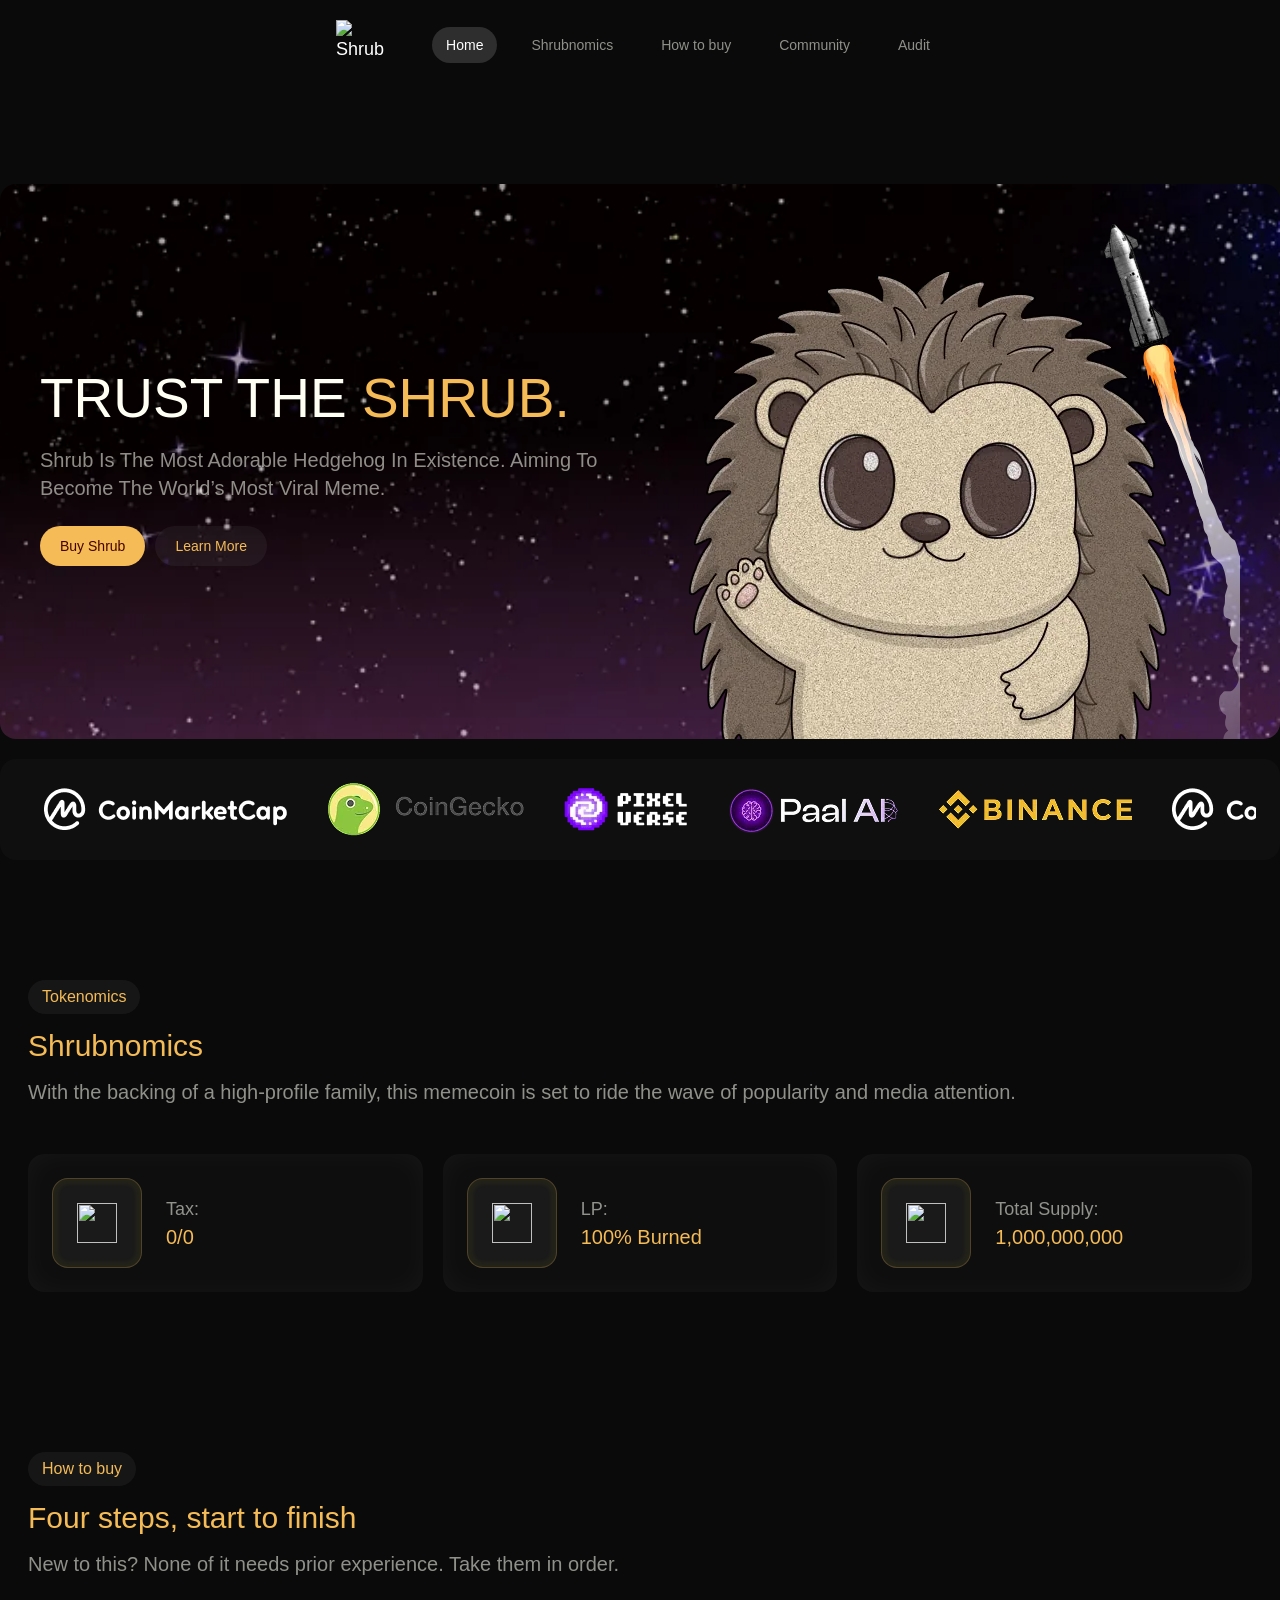
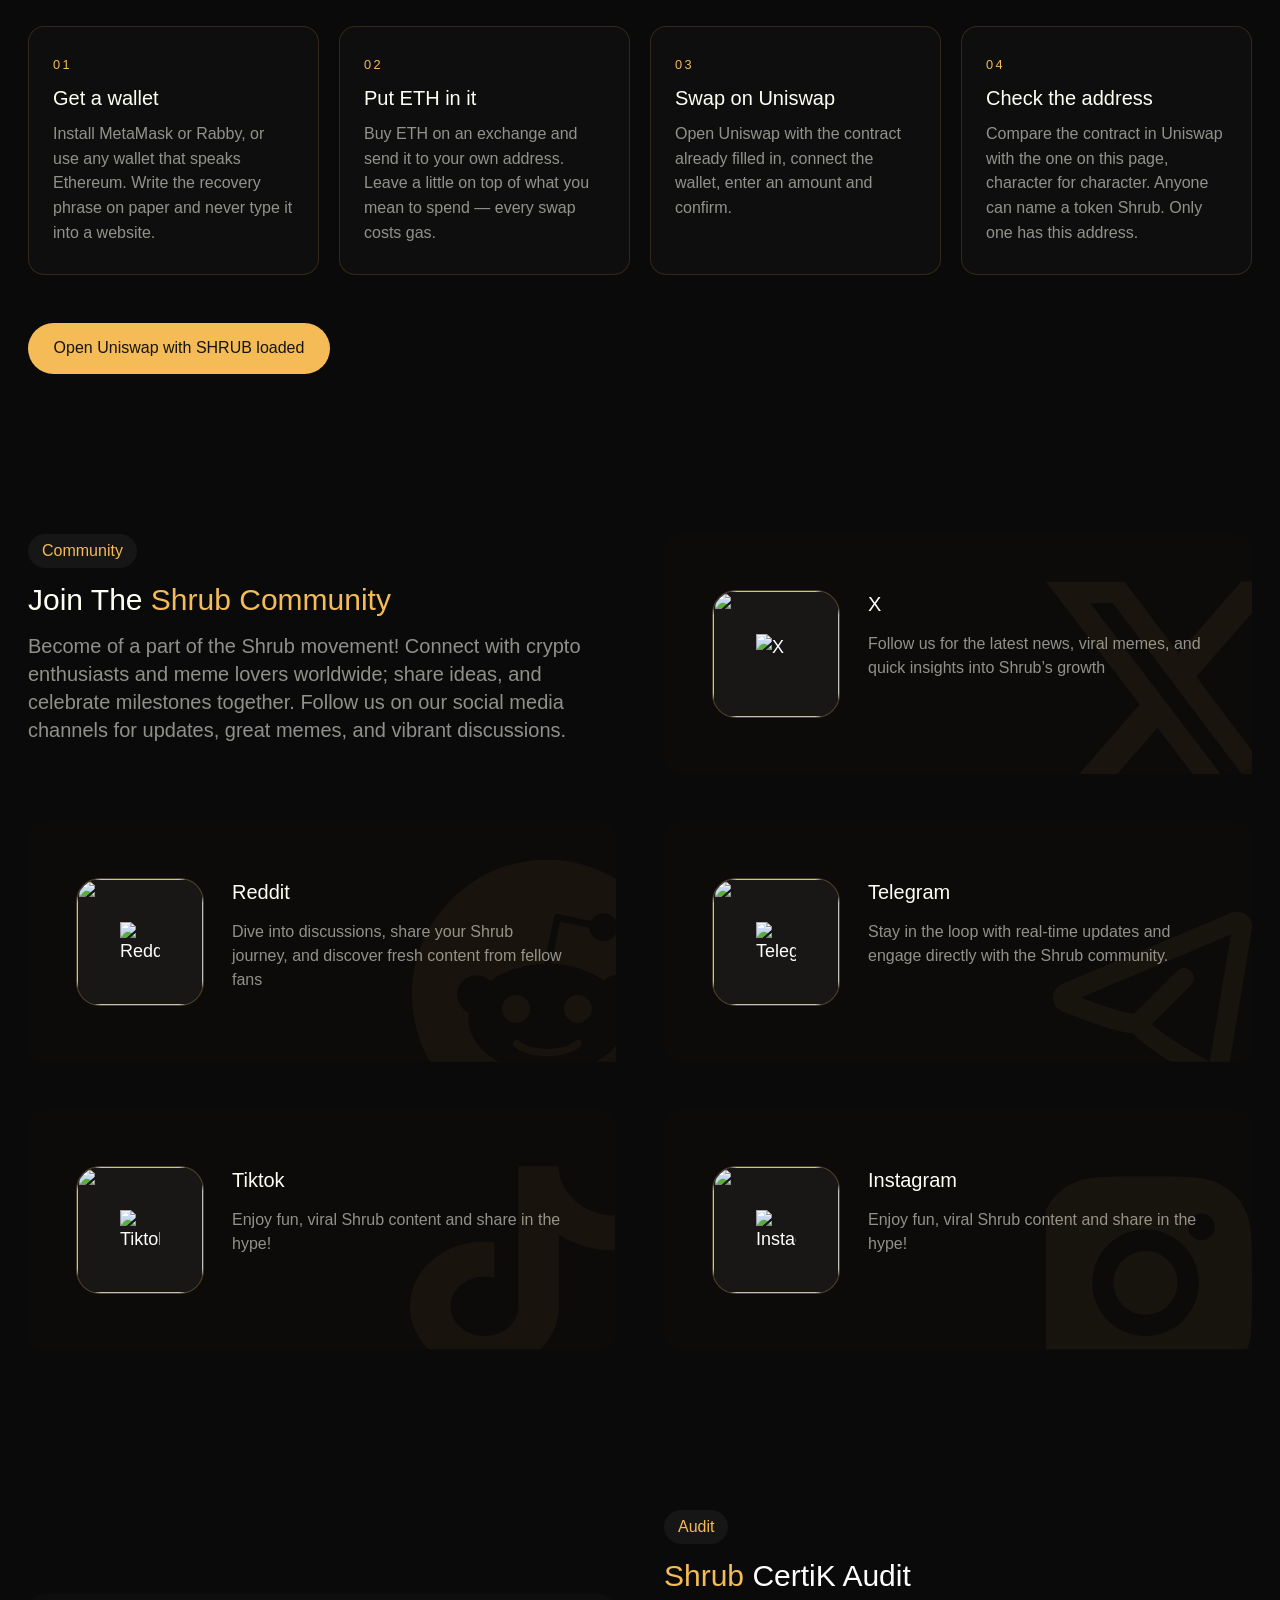
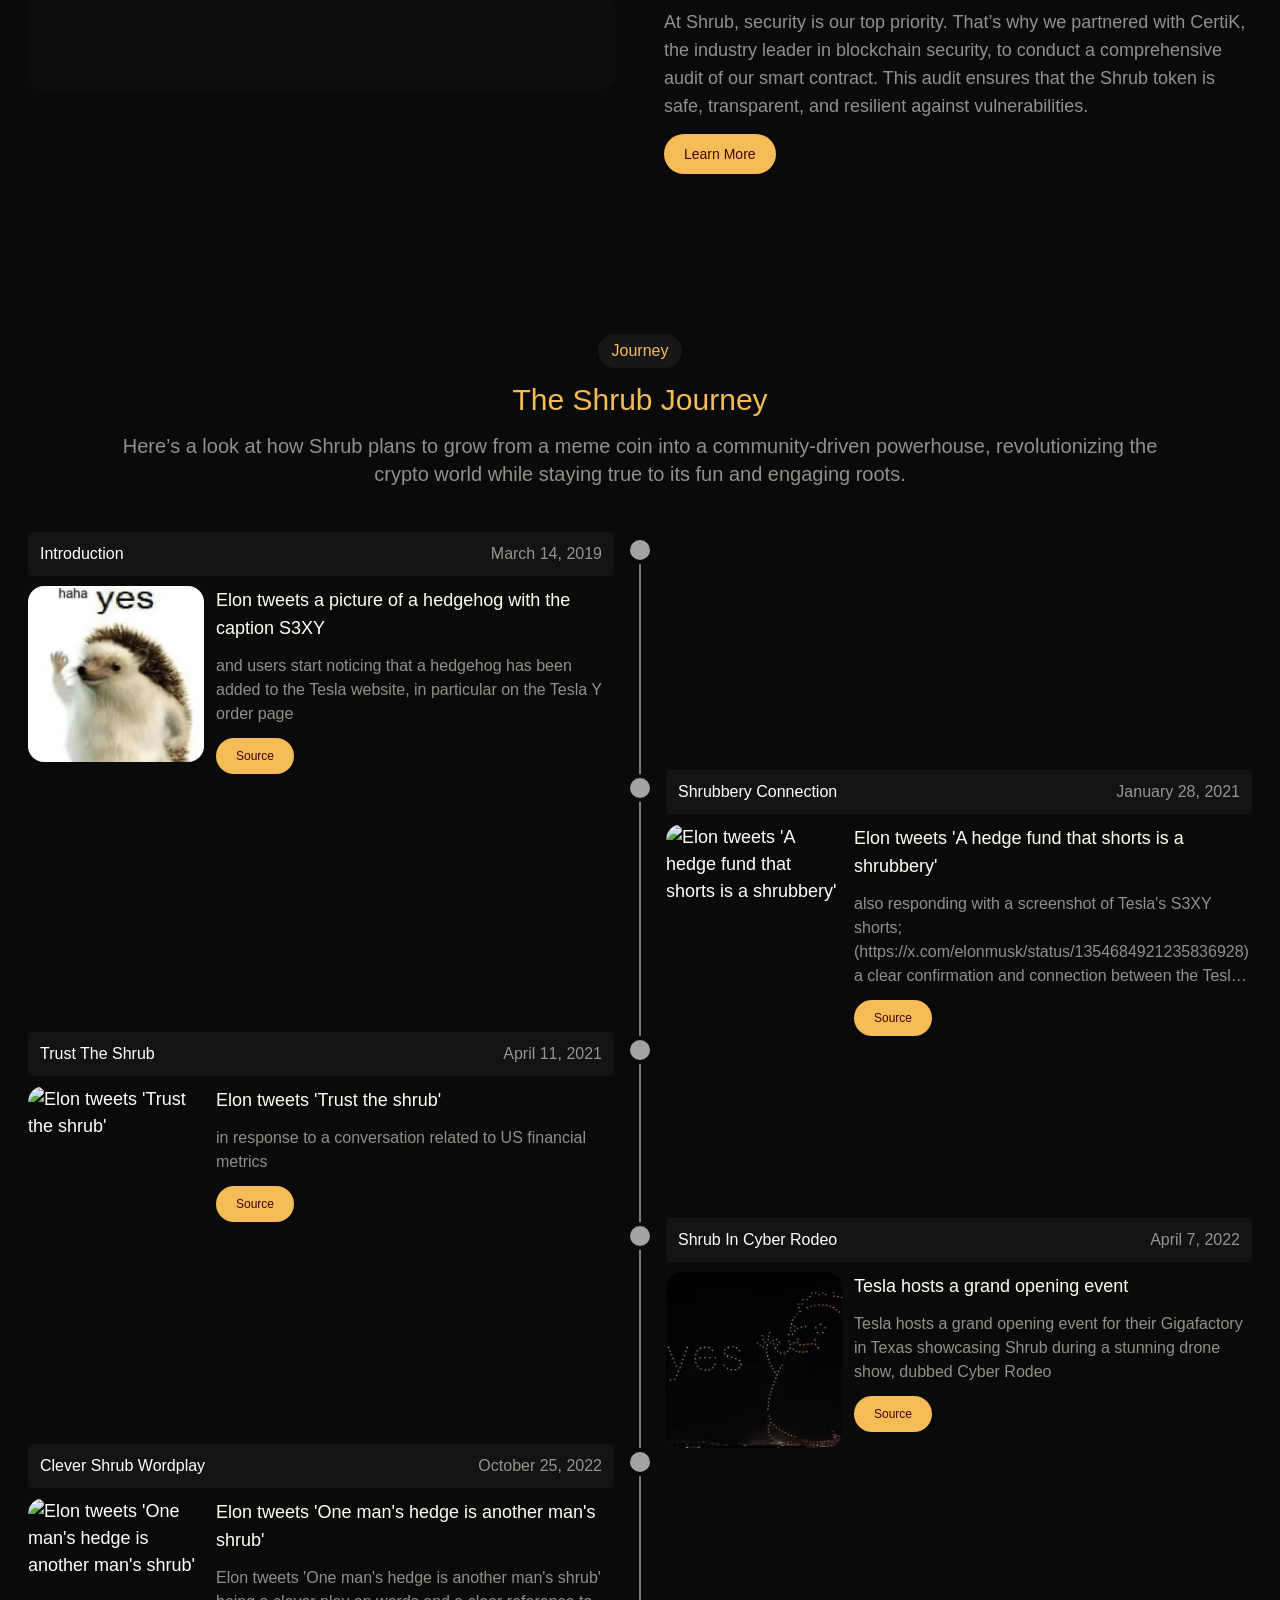
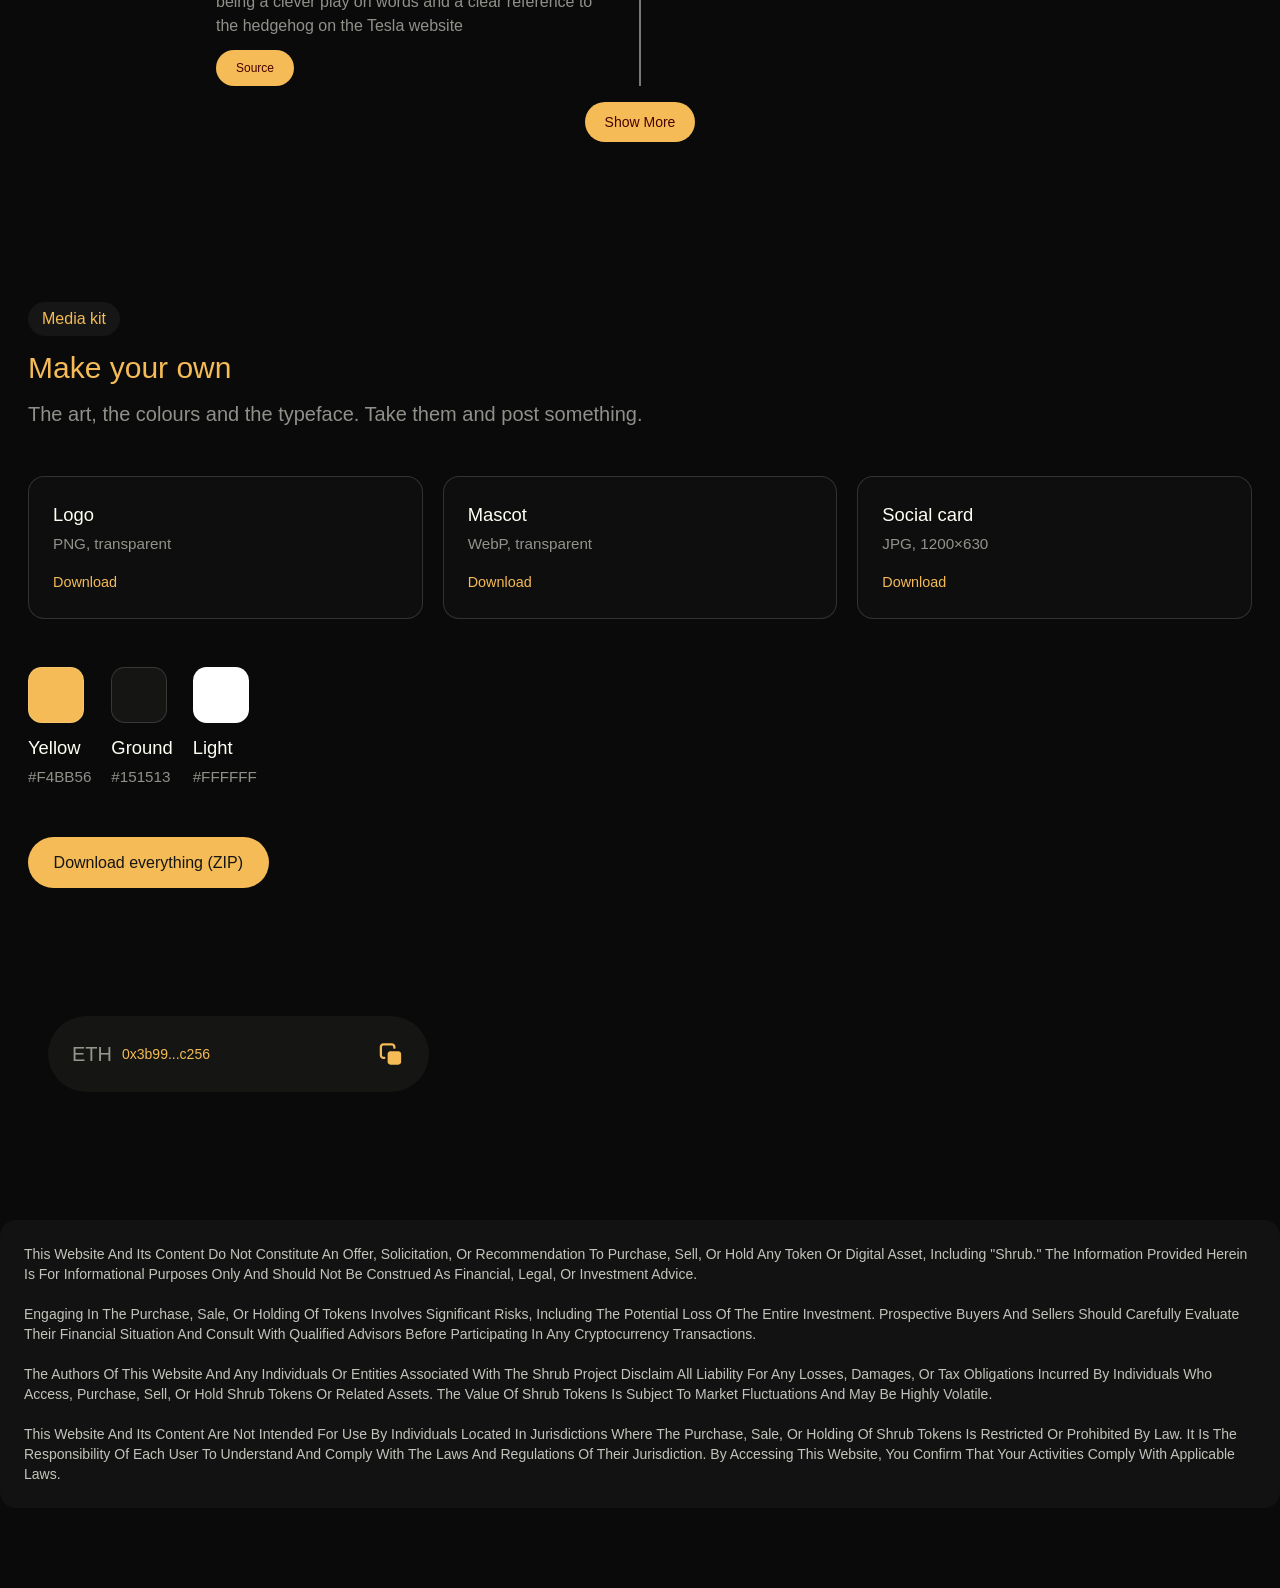
==== commit 8be1d3e5: "Live cijfers, koopstappen en een media kit Drie nieuwe secties, gebouwd op de bestaande Section- en " ====
--- a/index.html
+++ b/index.html
@@ -42,8 +42,9 @@
   <meta name="twitter:description" content="The most adorable hedgehog in existence, aiming to become the world's most viral meme. Zero tax, liquidity burned.">
   <meta name="twitter:image" content="https://shrub.io/og.jpg">
 
-  <script type="module" crossorigin src="/assets/index.c24c1683.js"></script>
-  <link rel="stylesheet" href="/assets/index.c24c1683.css">
+  <script type="module" crossorigin src="/assets/index.e75e260b.js"></script>
+  <link rel="stylesheet" href="/assets/index.e75e260b.css">
+  <script defer src="/_vercel/insights/script.js"></script>
 </head>
 
 <body>
--- a/assets/index.e75e260b.css
+++ b/assets/index.e75e260b.css
@@ -0,0 +1,7 @@
+@charset "UTF-8";*,:before,:after{--tw-border-spacing-x: 0;--tw-border-spacing-y: 0;--tw-translate-x: 0;--tw-translate-y: 0;--tw-rotate: 0;--tw-skew-x: 0;--tw-skew-y: 0;--tw-scale-x: 1;--tw-scale-y: 1;--tw-pan-x: ;--tw-pan-y: ;--tw-pinch-zoom: ;--tw-scroll-snap-strictness: proximity;--tw-gradient-from-position: ;--tw-gradient-via-position: ;--tw-gradient-to-position: ;--tw-ordinal: ;--tw-slashed-zero: ;--tw-numeric-figure: ;--tw-numeric-spacing: ;--tw-numeric-fraction: ;--tw-ring-inset: ;--tw-ring-offset-width: 0px;--tw-ring-offset-color: #fff;--tw-ring-color: rgb(59 130 246 / .5);--tw-ring-offset-shadow: 0 0 #0000;--tw-ring-shadow: 0 0 #0000;--tw-shadow: 0 0 #0000;--tw-shadow-colored: 0 0 #0000;--tw-blur: ;--tw-brightness: ;--tw-contrast: ;--tw-grayscale: ;--tw-hue-rotate: ;--tw-invert: ;--tw-saturate: ;--tw-sepia: ;--tw-drop-shadow: ;--tw-backdrop-blur: ;--tw-backdrop-brightness: ;--tw-backdrop-contrast: ;--tw-backdrop-grayscale: ;--tw-backdrop-hue-rotate: ;--tw-backdrop-invert: ;--tw-backdrop-opacity: ;--tw-backdrop-saturate: ;--tw-backdrop-sepia: ;--tw-contain-size: ;--tw-contain-layout: ;--tw-contain-paint: ;--tw-contain-style: }::backdrop{--tw-border-spacing-x: 0;--tw-border-spacing-y: 0;--tw-translate-x: 0;--tw-translate-y: 0;--tw-rotate: 0;--tw-skew-x: 0;--tw-skew-y: 0;--tw-scale-x: 1;--tw-scale-y: 1;--tw-pan-x: ;--tw-pan-y: ;--tw-pinch-zoom: ;--tw-scroll-snap-strictness: proximity;--tw-gradient-from-position: ;--tw-gradient-via-position: ;--tw-gradient-to-position: ;--tw-ordinal: ;--tw-slashed-zero: ;--tw-numeric-figure: ;--tw-numeric-spacing: ;--tw-numeric-fraction: ;--tw-ring-inset: ;--tw-ring-offset-width: 0px;--tw-ring-offset-color: #fff;--tw-ring-color: rgb(59 130 246 / .5);--tw-ring-offset-shadow: 0 0 #0000;--tw-ring-shadow: 0 0 #0000;--tw-shadow: 0 0 #0000;--tw-shadow-colored: 0 0 #0000;--tw-blur: ;--tw-brightness: ;--tw-contrast: ;--tw-grayscale: ;--tw-hue-rotate: ;--tw-invert: ;--tw-saturate: ;--tw-sepia: ;--tw-drop-shadow: ;--tw-backdrop-blur: ;--tw-backdrop-brightness: ;--tw-backdrop-contrast: ;--tw-backdrop-grayscale: ;--tw-backdrop-hue-rotate: ;--tw-backdrop-invert: ;--tw-backdrop-opacity: ;--tw-backdrop-saturate: ;--tw-backdrop-sepia: ;--tw-contain-size: ;--tw-contain-layout: ;--tw-contain-paint: ;--tw-contain-style: }*,:before,:after{box-sizing:border-box;border-width:0;border-style:solid;border-color:#e5e5e5}:before,:after{--tw-content: ""}html,:host{line-height:1.5;-webkit-text-size-adjust:100%;-moz-tab-size:4;-o-tab-size:4;tab-size:4;font-family:ui-sans-serif,system-ui,sans-serif,"Apple Color Emoji","Segoe UI Emoji",Segoe UI Symbol,"Noto Color Emoji";font-feature-settings:normal;font-variation-settings:normal;-webkit-tap-highlight-color:transparent}body{margin:0;line-height:inherit}hr{height:0;color:inherit;border-top-width:1px}abbr:where([title]){-webkit-text-decoration:underline dotted;text-decoration:underline dotted}h1,h2,h3,h4,h5,h6{font-size:inherit;font-weight:inherit}a{color:inherit;text-decoration:inherit}b,strong{font-weight:bolder}code,kbd,samp,pre{font-family:ui-monospace,SFMono-Regular,Menlo,Monaco,Consolas,Liberation Mono,Courier New,monospace;font-feature-settings:normal;font-variation-settings:normal;font-size:1em}small{font-size:80%}sub,sup{font-size:75%;line-height:0;position:relative;vertical-align:baseline}sub{bottom:-.25em}sup{top:-.5em}table{text-indent:0;border-color:inherit;border-collapse:collapse}button,input,optgroup,select,textarea{font-family:inherit;font-feature-settings:inherit;font-variation-settings:inherit;font-size:100%;font-weight:inherit;line-height:inherit;letter-spacing:inherit;color:inherit;margin:0;padding:0}button,select{text-transform:none}button,input:where([type="button"]),input:where([type="reset"]),input:where([type="submit"]){-webkit-appearance:button;background-color:transparent;background-image:none}:-moz-focusring{outline:auto}:-moz-ui-invalid{box-shadow:none}progress{vertical-align:baseline}::-webkit-inner-spin-button,::-webkit-outer-spin-button{height:auto}[type=search]{-webkit-appearance:textfield;outline-offset:-2px}::-webkit-search-decoration{-webkit-appearance:none}::-webkit-file-upload-button{-webkit-appearance:button;font:inherit}summary{display:list-item}blockquote,dl,dd,h1,h2,h3,h4,h5,h6,hr,figure,p,pre{margin:0}fieldset{margin:0;padding:0}legend{padding:0}ol,ul,menu{list-style:none;margin:0;padding:0}dialog{padding:0}textarea{resize:vertical}input::-moz-placeholder,textarea::-moz-placeholder{opacity:1;color:#a3a3a3}input::placeholder,textarea::placeholder{opacity:1;color:#a3a3a3}button,[role=button]{cursor:pointer}:disabled{cursor:default}img,svg,video,canvas,audio,iframe,embed,object{display:block;vertical-align:middle}img,video{max-width:100%;height:auto}[hidden]:where(:not([hidden="until-found"])){display:none}.fixed{position:fixed}.absolute{position:absolute}.relative{position:relative}.inset-0{inset:0px}.inset-x-0{left:0px;right:0px}.inset-y-0{top:0px;bottom:0px}.-top-5{top:-1.25rem}.bottom-0{bottom:0px}.bottom-7{bottom:1.75rem}.left-0{left:0px}.right-0{right:0px}.top-0{top:0px}.top-5{top:1.25rem}.z-10{z-index:10}.z-2{z-index:2}.z-20{z-index:20}.z-3{z-index:3}.z-4{z-index:4}.z-50{z-index:50}.order-1{order:1}.order-2{order:2}.mx-5{margin-left:1.25rem;margin-right:1.25rem}.mx-auto{margin-left:auto;margin-right:auto}.my-auto{margin-top:auto;margin-bottom:auto}.-mt-1{margin-top:-.25rem}.ml-2{margin-left:.5rem}.mt-10{margin-top:2.5rem}.mt-2\.5{margin-top:.625rem}.mt-24{margin-top:6rem}.mt-3{margin-top:.75rem}.mt-4{margin-top:1rem}.line-clamp-4{overflow:hidden;display:-webkit-box;-webkit-box-orient:vertical;-webkit-line-clamp:4}.block{display:block}.inline-block{display:inline-block}.flex{display:flex}.grid{display:grid}.hidden{display:none}.size-5{width:1.25rem;height:1.25rem}.size-7{width:1.75rem;height:1.75rem}.h-10{height:2.5rem}.h-12{height:3rem}.h-14{height:3.5rem}.h-32{height:8rem}.h-36{height:9rem}.h-6{height:1.5rem}.h-8{height:2rem}.h-auto{height:auto}.h-full{height:100%}.min-h-max{min-height:-moz-max-content;min-height:max-content}.w-10{width:2.5rem}.w-12{width:3rem}.w-14{width:3.5rem}.w-16{width:4rem}.w-6{width:1.5rem}.w-8{width:2rem}.w-full{width:100%}.max-w-3xl{max-width:48rem}.max-w-lg{max-width:32rem}.max-w-max{max-width:-moz-max-content;max-width:max-content}.max-w-prose{max-width:65ch}.shrink-0{flex-shrink:0}.grow{flex-grow:1}.origin-top{transform-origin:top}.rotate-180{--tw-rotate: 180deg;transform:translate(var(--tw-translate-x),var(--tw-translate-y)) rotate(var(--tw-rotate)) skew(var(--tw-skew-x)) skewY(var(--tw-skew-y)) scaleX(var(--tw-scale-x)) scaleY(var(--tw-scale-y))}.transform{transform:translate(var(--tw-translate-x),var(--tw-translate-y)) rotate(var(--tw-rotate)) skew(var(--tw-skew-x)) skewY(var(--tw-skew-y)) scaleX(var(--tw-scale-x)) scaleY(var(--tw-scale-y))}.cursor-pointer{cursor:pointer}.grid-cols-1{grid-template-columns:repeat(1,minmax(0,1fr))}.flex-col{flex-direction:column}.flex-wrap{flex-wrap:wrap}.items-start{align-items:flex-start}.items-center{align-items:center}.items-stretch{align-items:stretch}.justify-start{justify-content:flex-start}.justify-center{justify-content:center}.justify-between{justify-content:space-between}.gap-1{gap:.25rem}.gap-1\.5{gap:.375rem}.gap-12{gap:3rem}.gap-2{gap:.5rem}.gap-2\.5{gap:.625rem}.gap-3{gap:.75rem}.gap-3\.5{gap:.875rem}.gap-5{gap:1.25rem}.gap-6{gap:1.5rem}.gap-7{gap:1.75rem}.gap-x-3{-moz-column-gap:.75rem;column-gap:.75rem}.self-center{align-self:center}.overflow-hidden{overflow:hidden}.overflow-scroll{overflow:scroll}.overflow-y-auto{overflow-y:auto}.break-all{word-break:break-all}.rounded{border-radius:.25rem}.rounded-2xl{border-radius:1rem}.rounded-3xl{border-radius:1.5rem}.rounded-full{border-radius:9999px}.rounded-lg{border-radius:.5rem}.rounded-xl{border-radius:.75rem}.\!border{border-width:1px!important}.border{border-width:1px}.border-b{border-bottom-width:1px}.border-t{border-top-width:1px}.border-border{border-color:#ffffff0d}.border-gray-800{--tw-border-opacity: 1;border-color:rgb(38 38 38 / var(--tw-border-opacity, 1))}.border-primary-light{--tw-border-opacity: 1;border-color:rgb(255 255 244 / var(--tw-border-opacity, 1))}.border-primary-light\/50{border-color:#fffff480}.border-primary-yellow\/25{border-color:#f4bb5640}.border-white\/\[0\.15\]{border-color:#ffffff26}.bg-black{--tw-bg-opacity: 1;background-color:rgb(0 0 0 / var(--tw-bg-opacity, 1))}.bg-black\/50{background-color:#00000080}.bg-border{background-color:#ffffff0d}.bg-gray-400{--tw-bg-opacity: 1;background-color:rgb(163 163 163 / var(--tw-bg-opacity, 1))}.bg-gray-900{--tw-bg-opacity: 1;background-color:rgb(23 23 23 / var(--tw-bg-opacity, 1))}.bg-primary-dark-2{--tw-bg-opacity: 1;background-color:rgb(10 10 10 / var(--tw-bg-opacity, 1))}.bg-primary-dark-3{--tw-bg-opacity: 1;background-color:rgb(12 12 11 / var(--tw-bg-opacity, 1))}.bg-primary-dark-4{--tw-bg-opacity: 1;background-color:rgb(21 21 19 / var(--tw-bg-opacity, 1))}.bg-primary-dark-7{--tw-bg-opacity: 1;background-color:rgb(25 25 18 / var(--tw-bg-opacity, 1))}.bg-primary-dark-8{--tw-bg-opacity: 1;background-color:rgb(15 15 15 / var(--tw-bg-opacity, 1))}.bg-primary-light-gray{--tw-bg-opacity: 1;background-color:rgb(242 242 242 / var(--tw-bg-opacity, 1))}.bg-primary-yellow{--tw-bg-opacity: 1;background-color:rgb(244 187 86 / var(--tw-bg-opacity, 1))}.bg-primary-yellow\/\[0\.01\]{background-color:#f4bb5603}.bg-primary-yellow\/\[0\.02\]{background-color:#f4bb5605}.bg-transparent{background-color:transparent}.bg-white{--tw-bg-opacity: 1;background-color:rgb(255 255 255 / var(--tw-bg-opacity, 1))}.bg-white\/5{background-color:#ffffff0d}.bg-white\/\[0\.02\]{background-color:#ffffff05}.bg-white\/\[0\.03\]{background-color:#ffffff08}.bg-white\/\[0\.04\]{background-color:#ffffff0a}.bg-white\/\[0\.15\]{background-color:#ffffff26}.bg-opacity-80{--tw-bg-opacity: .8}.bg-\[url\(\/assets\/bg\.webp\)\]{background-image:url(/assets/bg.webp)}.bg-cover{background-size:cover}.bg-center{background-position:center}.object-contain{-o-object-fit:contain;object-fit:contain}.p-2\.5{padding:.625rem}.p-4{padding:1rem}.p-5{padding:1.25rem}.p-6{padding:1.5rem}.px-0{padding-left:0;padding-right:0}.px-12{padding-left:3rem;padding-right:3rem}.px-3{padding-left:.75rem;padding-right:.75rem}.px-3\.5{padding-left:.875rem;padding-right:.875rem}.px-4{padding-left:1rem;padding-right:1rem}.px-5{padding-left:1.25rem;padding-right:1.25rem}.px-6{padding-left:1.5rem;padding-right:1.5rem}.px-7{padding-left:1.75rem;padding-right:1.75rem}.px-8{padding-left:2rem;padding-right:2rem}.py-10{padding-top:2.5rem;padding-bottom:2.5rem}.py-12{padding-top:3rem;padding-bottom:3rem}.py-14{padding-top:3.5rem;padding-bottom:3.5rem}.py-2{padding-top:.5rem;padding-bottom:.5rem}.py-2\.5{padding-top:.625rem;padding-bottom:.625rem}.py-3{padding-top:.75rem;padding-bottom:.75rem}.py-3\.5{padding-top:.875rem;padding-bottom:.875rem}.py-5{padding-top:1.25rem;padding-bottom:1.25rem}.py-\[5px\]{padding-top:5px;padding-bottom:5px}.pb-3{padding-bottom:.75rem}.pb-8{padding-bottom:2rem}.pt-10{padding-top:2.5rem}.pt-8{padding-top:2rem}.text-left{text-align:left}.text-center{text-align:center}.text-2xl{font-size:1.5rem;line-height:2rem}.text-3xl{font-size:1.875rem;line-height:2.25rem}.text-5xl{font-size:3rem;line-height:1}.text-base{font-size:1rem;line-height:1.5rem}.text-lg{font-size:1.125rem;line-height:1.75rem}.text-sm{font-size:.875rem;line-height:1.25rem}.text-xl{font-size:1.25rem;line-height:1.75rem}.text-xs{font-size:.75rem;line-height:1rem}.font-bold{font-weight:700}.font-medium{font-weight:500}.font-normal{font-weight:400}.font-semibold{font-weight:600}.capitalize{text-transform:capitalize}.leading-none{line-height:1}.text-gray-600{--tw-text-opacity: 1;color:rgb(82 82 82 / var(--tw-text-opacity, 1))}.text-primary-dark{--tw-text-opacity: 1;color:rgb(5 5 4 / var(--tw-text-opacity, 1))}.text-primary-dark-red{--tw-text-opacity: 1;color:rgb(71 2 0 / var(--tw-text-opacity, 1))}.text-primary-dark\/\[0\.55\]{color:#0505048c}.text-primary-light{--tw-text-opacity: 1;color:rgb(255 255 244 / var(--tw-text-opacity, 1))}.text-primary-light-gray{--tw-text-opacity: 1;color:rgb(242 242 242 / var(--tw-text-opacity, 1))}.text-primary-light\/50{color:#fffff480}.text-primary-light\/75{color:#fffff4bf}.text-primary-light\/\[0\.15\]{color:#fffff426}.text-primary-light\/\[0\.55\]{color:#fffff48c}.text-primary-yellow{--tw-text-opacity: 1;color:rgb(244 187 86 / var(--tw-text-opacity, 1))}.text-primary-yellow\/5{color:#f4bb560d}.text-primary-yellow\/\[0\.55\]{color:#f4bb568c}.text-white{--tw-text-opacity: 1;color:rgb(255 255 255 / var(--tw-text-opacity, 1))}.text-white\/\[0\.55\]{color:#ffffff8c}.shadow-md{--tw-shadow: 0 4px 6px -1px rgb(0 0 0 / .1), 0 2px 4px -2px rgb(0 0 0 / .1);--tw-shadow-colored: 0 4px 6px -1px var(--tw-shadow-color), 0 2px 4px -2px var(--tw-shadow-color);box-shadow:var(--tw-ring-offset-shadow, 0 0 #0000),var(--tw-ring-shadow, 0 0 #0000),var(--tw-shadow)}.shadow-xl{--tw-shadow: 0 20px 25px -5px rgb(0 0 0 / .1), 0 8px 10px -6px rgb(0 0 0 / .1);--tw-shadow-colored: 0 20px 25px -5px var(--tw-shadow-color), 0 8px 10px -6px var(--tw-shadow-color);box-shadow:var(--tw-ring-offset-shadow, 0 0 #0000),var(--tw-ring-shadow, 0 0 #0000),var(--tw-shadow)}.backdrop-blur-md{--tw-backdrop-blur: blur(12px);-webkit-backdrop-filter:var(--tw-backdrop-blur) var(--tw-backdrop-brightness) var(--tw-backdrop-contrast) var(--tw-backdrop-grayscale) var(--tw-backdrop-hue-rotate) var(--tw-backdrop-invert) var(--tw-backdrop-opacity) var(--tw-backdrop-saturate) var(--tw-backdrop-sepia);backdrop-filter:var(--tw-backdrop-blur) var(--tw-backdrop-brightness) var(--tw-backdrop-contrast) var(--tw-backdrop-grayscale) var(--tw-backdrop-hue-rotate) var(--tw-backdrop-invert) var(--tw-backdrop-opacity) var(--tw-backdrop-saturate) var(--tw-backdrop-sepia)}.transition{transition-property:color,background-color,border-color,text-decoration-color,fill,stroke,opacity,box-shadow,transform,filter,-webkit-backdrop-filter;transition-property:color,background-color,border-color,text-decoration-color,fill,stroke,opacity,box-shadow,transform,filter,backdrop-filter;transition-property:color,background-color,border-color,text-decoration-color,fill,stroke,opacity,box-shadow,transform,filter,backdrop-filter,-webkit-backdrop-filter;transition-timing-function:cubic-bezier(.4,0,.2,1);transition-duration:.15s}.transition-all{transition-property:all;transition-timing-function:cubic-bezier(.4,0,.2,1);transition-duration:.15s}.transition-colors{transition-property:color,background-color,border-color,text-decoration-color,fill,stroke;transition-timing-function:cubic-bezier(.4,0,.2,1);transition-duration:.15s}.transition-opacity{transition-property:opacity;transition-timing-function:cubic-bezier(.4,0,.2,1);transition-duration:.15s}.transition-transform{transition-property:transform;transition-timing-function:cubic-bezier(.4,0,.2,1);transition-duration:.15s}.duration-300{transition-duration:.3s}.ease-in-out{transition-timing-function:cubic-bezier(.4,0,.2,1)}html,body,#app{height:100%}body{font-size:18px;background:#0A0A0A;color:#fff;font-family:GeneralSans-Variable,sans-serif}@media screen and (max-width: 768px){.hero-min-height{min-height:1500px}}@media screen and (min-width: 768px){.hero-min-height{min-height:1100px}}.has-announcement,.has-announcement nav,.has-announcement .mobile-nav{padding-top:50px}.bg-gradient{background:linear-gradient(180deg,rgba(255,255,255,.15) 0%,rgba(244,187,86,.15) 100%)}.bg-gradient--eth{background:linear-gradient(90deg,rgb(98,126,235) 0%,rgb(29,71,235) 100%)}.bg-gradient--sol{background:linear-gradient(90deg,rgb(5,204,143) 0%,rgb(149,72,252) 100%)}.shadow-primary{box-shadow:0 0 4px 5px #f4db1d0d inset}.shadow-tokenomics{box-shadow:0 0 35px -6px #ffffff0d inset}.after\:absolute:after{content:var(--tw-content);position:absolute}.after\:bottom-0:after{content:var(--tw-content);bottom:0px}.after\:start-3\.5:after{content:var(--tw-content);inset-inline-start:.875rem}.after\:top-7:after{content:var(--tw-content);top:1.75rem}.after\:w-px:after{content:var(--tw-content);width:1px}.after\:-translate-x-\[0\.5px\]:after{content:var(--tw-content);--tw-translate-x: -.5px;transform:translate(var(--tw-translate-x),var(--tw-translate-y)) rotate(var(--tw-rotate)) skew(var(--tw-skew-x)) skewY(var(--tw-skew-y)) scaleX(var(--tw-scale-x)) scaleY(var(--tw-scale-y))}.after\:bg-gray-200:after{content:var(--tw-content);--tw-bg-opacity: 1;background-color:rgb(229 229 229 / var(--tw-bg-opacity, 1))}.last\:after\:hidden:last-child:after{content:var(--tw-content);display:none}.hover\:text-primary-light-gray:hover,.group:hover .group-hover\:text-primary-light-gray{--tw-text-opacity: 1;color:rgb(242 242 242 / var(--tw-text-opacity, 1))}.group:hover .group-hover\:text-primary-yellow\/10{color:#f4bb561a}.group:hover .group-hover\:text-white{--tw-text-opacity: 1;color:rgb(255 255 255 / var(--tw-text-opacity, 1))}.group:hover .group-hover\:opacity-80{opacity:.8}@media (min-width: 640px){.sm\:top-0{top:0px}.sm\:order-1{order:1}.sm\:order-2{order:2}.sm\:mt-0{margin-top:0}.sm\:mt-2{margin-top:.5rem}.sm\:block{display:block}.sm\:hidden{display:none}.sm\:h-auto{height:auto}.sm\:w-32{width:8rem}.sm\:w-44{width:11rem}.sm\:max-w-3xl{max-width:48rem}.sm\:max-w-lg{max-width:32rem}.sm\:grid-cols-2{grid-template-columns:repeat(2,minmax(0,1fr))}.sm\:grid-cols-3{grid-template-columns:repeat(3,minmax(0,1fr))}.sm\:flex-row{flex-direction:row}.sm\:items-start{align-items:flex-start}.sm\:items-center{align-items:center}.sm\:justify-between{justify-content:space-between}.sm\:gap-0{gap:0px}.sm\:gap-3{gap:.75rem}.sm\:break-normal{overflow-wrap:normal;word-break:normal}.sm\:p-0{padding:0}.sm\:px-0{padding-left:0;padding-right:0}.sm\:px-5{padding-left:1.25rem;padding-right:1.25rem}.sm\:text-left{text-align:left}.sm\:text-\[55px\]{font-size:55px}}@media (min-width: 768px){.md\:mt-0{margin-top:0}.md\:mt-36{margin-top:9rem}.md\:flex{display:flex}.md\:w-full{width:100%}.md\:max-w-4xl{max-width:56rem}.md\:grid-cols-2{grid-template-columns:repeat(2,minmax(0,1fr))}.md\:grid-cols-3{grid-template-columns:repeat(3,minmax(0,1fr))}.md\:flex-row{flex-direction:row}.md\:items-center{align-items:center}.md\:justify-center{justify-content:center}.md\:pt-0{padding-top:0}.md\:pt-3{padding-top:.75rem}.md\:text-center{text-align:center}}@media (min-width: 1024px){.lg\:flex{display:flex}.lg\:hidden{display:none}.lg\:h-screen{height:100vh}.lg\:max-w-7xl{max-width:80rem}.lg\:grid-cols-4{grid-template-columns:repeat(4,minmax(0,1fr))}.lg\:justify-center{justify-content:center}.lg\:py-20{padding-top:5rem;padding-bottom:5rem}}@media (min-width: 1280px){.xl\:bg-\[url\(\/assets\/bg\.webp\)\]{background-image:url(/assets/bg.webp)}.xl\:bg-none{background-image:none}.xl\:px-0{padding-left:0;padding-right:0}.xl\:px-10{padding-left:2.5rem;padding-right:2.5rem}.xl\:leading-normal{line-height:1.5}}@media (prefers-color-scheme: dark){.dark\:bg-primary-yellow{--tw-bg-opacity: 1;background-color:rgb(244 187 86 / var(--tw-bg-opacity, 1))}.dark\:text-white{--tw-text-opacity: 1;color:rgb(255 255 255 / var(--tw-text-opacity, 1))}}/*!
+* animate.css - https://animate.style/
+* Version - 4.1.1
+* Licensed under the MIT license - http://opensource.org/licenses/MIT
+*
+* Copyright (c) 2020 Animate.css
+*/:root{--animate-duration: 1s;--animate-delay: 1s;--animate-repeat: 1}.animate__animated{-webkit-animation-duration:1s;animation-duration:1s;-webkit-animation-duration:var(--animate-duration);animation-duration:var(--animate-duration);-webkit-animation-fill-mode:both;animation-fill-mode:both}.animate__animated.animate__infinite{-webkit-animation-iteration-count:infinite;animation-iteration-count:infinite}.animate__animated.animate__repeat-1{-webkit-animation-iteration-count:1;animation-iteration-count:1;-webkit-animation-iteration-count:var(--animate-repeat);animation-iteration-count:var(--animate-repeat)}.animate__animated.animate__repeat-2{-webkit-animation-iteration-count:2;animation-iteration-count:2;-webkit-animation-iteration-count:calc(var(--animate-repeat) * 2);animation-iteration-count:calc(var(--animate-repeat) * 2)}.animate__animated.animate__repeat-3{-webkit-animation-iteration-count:3;animation-iteration-count:3;-webkit-animation-iteration-count:calc(var(--animate-repeat) * 3);animation-iteration-count:calc(var(--animate-repeat) * 3)}.animate__animated.animate__delay-1s{-webkit-animation-delay:1s;animation-delay:1s;-webkit-animation-delay:var(--animate-delay);animation-delay:var(--animate-delay)}.animate__animated.animate__delay-2s{-webkit-animation-delay:2s;animation-delay:2s;-webkit-animation-delay:calc(var(--animate-delay) * 2);animation-delay:calc(var(--animate-delay) * 2)}.animate__animated.animate__delay-3s{-webkit-animation-delay:3s;animation-delay:3s;-webkit-animation-delay:calc(var(--animate-delay) * 3);animation-delay:calc(var(--animate-delay) * 3)}.animate__animated.animate__delay-4s{-webkit-animation-delay:4s;animation-delay:4s;-webkit-animation-delay:calc(var(--animate-delay) * 4);animation-delay:calc(var(--animate-delay) * 4)}.animate__animated.animate__delay-5s{-webkit-animation-delay:5s;animation-delay:5s;-webkit-animation-delay:calc(var(--animate-delay) * 5);animation-delay:calc(var(--animate-delay) * 5)}.animate__animated.animate__faster{-webkit-animation-duration:.5s;animation-duration:.5s;-webkit-animation-duration:calc(var(--animate-duration) / 2);animation-duration:calc(var(--animate-duration) / 2)}.animate__animated.animate__fast{-webkit-animation-duration:.8s;animation-duration:.8s;-webkit-animation-duration:calc(var(--animate-duration) * .8);animation-duration:calc(var(--animate-duration) * .8)}.animate__animated.animate__slow{-webkit-animation-duration:2s;animation-duration:2s;-webkit-animation-duration:calc(var(--animate-duration) * 2);animation-duration:calc(var(--animate-duration) * 2)}.animate__animated.animate__slower{-webkit-animation-duration:3s;animation-duration:3s;-webkit-animation-duration:calc(var(--animate-duration) * 3);animation-duration:calc(var(--animate-duration) * 3)}@media print,(prefers-reduced-motion: reduce){.animate__animated{-webkit-animation-duration:1ms!important;animation-duration:1ms!important;-webkit-transition-duration:1ms!important;transition-duration:1ms!important;-webkit-animation-iteration-count:1!important;animation-iteration-count:1!important}.animate__animated[class*=Out]{opacity:0}}@-webkit-keyframes bounce{0%,20%,53%,to{-webkit-animation-timing-function:cubic-bezier(.215,.61,.355,1);animation-timing-function:cubic-bezier(.215,.61,.355,1);-webkit-transform:translate3d(0,0,0);transform:translateZ(0)}40%,43%{-webkit-animation-timing-function:cubic-bezier(.755,.05,.855,.06);animation-timing-function:cubic-bezier(.755,.05,.855,.06);-webkit-transform:translate3d(0,-30px,0) scaleY(1.1);transform:translate3d(0,-30px,0) scaleY(1.1)}70%{-webkit-animation-timing-function:cubic-bezier(.755,.05,.855,.06);animation-timing-function:cubic-bezier(.755,.05,.855,.06);-webkit-transform:translate3d(0,-15px,0) scaleY(1.05);transform:translate3d(0,-15px,0) scaleY(1.05)}80%{-webkit-transition-timing-function:cubic-bezier(.215,.61,.355,1);transition-timing-function:cubic-bezier(.215,.61,.355,1);-webkit-transform:translate3d(0,0,0) scaleY(.95);transform:translateZ(0) scaleY(.95)}90%{-webkit-transform:translate3d(0,-4px,0) scaleY(1.02);transform:translate3d(0,-4px,0) scaleY(1.02)}}@keyframes bounce{0%,20%,53%,to{-webkit-animation-timing-function:cubic-bezier(.215,.61,.355,1);animation-timing-function:cubic-bezier(.215,.61,.355,1);-webkit-transform:translate3d(0,0,0);transform:translateZ(0)}40%,43%{-webkit-animation-timing-function:cubic-bezier(.755,.05,.855,.06);animation-timing-function:cubic-bezier(.755,.05,.855,.06);-webkit-transform:translate3d(0,-30px,0) scaleY(1.1);transform:translate3d(0,-30px,0) scaleY(1.1)}70%{-webkit-animation-timing-function:cubic-bezier(.755,.05,.855,.06);animation-timing-function:cubic-bezier(.755,.05,.855,.06);-webkit-transform:translate3d(0,-15px,0) scaleY(1.05);transform:translate3d(0,-15px,0) scaleY(1.05)}80%{-webkit-transition-timing-function:cubic-bezier(.215,.61,.355,1);transition-timing-function:cubic-bezier(.215,.61,.355,1);-webkit-transform:translate3d(0,0,0) scaleY(.95);transform:translateZ(0) scaleY(.95)}90%{-webkit-transform:translate3d(0,-4px,0) scaleY(1.02);transform:translate3d(0,-4px,0) scaleY(1.02)}}.animate__bounce{-webkit-animation-name:bounce;animation-name:bounce;-webkit-transform-origin:center bottom;transform-origin:center bottom}@-webkit-keyframes flash{0%,50%,to{opacity:1}25%,75%{opacity:0}}@keyframes flash{0%,50%,to{opacity:1}25%,75%{opacity:0}}.animate__flash{-webkit-animation-name:flash;animation-name:flash}@-webkit-keyframes pulse{0%{-webkit-transform:scale3d(1,1,1);transform:scaleZ(1)}50%{-webkit-transform:scale3d(1.05,1.05,1.05);transform:scale3d(1.05,1.05,1.05)}to{-webkit-transform:scale3d(1,1,1);transform:scaleZ(1)}}@keyframes pulse{0%{-webkit-transform:scale3d(1,1,1);transform:scaleZ(1)}50%{-webkit-transform:scale3d(1.05,1.05,1.05);transform:scale3d(1.05,1.05,1.05)}to{-webkit-transform:scale3d(1,1,1);transform:scaleZ(1)}}.animate__pulse{-webkit-animation-name:pulse;animation-name:pulse;-webkit-animation-timing-function:ease-in-out;animation-timing-function:ease-in-out}@-webkit-keyframes rubberBand{0%{-webkit-transform:scale3d(1,1,1);transform:scaleZ(1)}30%{-webkit-transform:scale3d(1.25,.75,1);transform:scale3d(1.25,.75,1)}40%{-webkit-transform:scale3d(.75,1.25,1);transform:scale3d(.75,1.25,1)}50%{-webkit-transform:scale3d(1.15,.85,1);transform:scale3d(1.15,.85,1)}65%{-webkit-transform:scale3d(.95,1.05,1);transform:scale3d(.95,1.05,1)}75%{-webkit-transform:scale3d(1.05,.95,1);transform:scale3d(1.05,.95,1)}to{-webkit-transform:scale3d(1,1,1);transform:scaleZ(1)}}@keyframes rubberBand{0%{-webkit-transform:scale3d(1,1,1);transform:scaleZ(1)}30%{-webkit-transform:scale3d(1.25,.75,1);transform:scale3d(1.25,.75,1)}40%{-webkit-transform:scale3d(.75,1.25,1);transform:scale3d(.75,1.25,1)}50%{-webkit-transform:scale3d(1.15,.85,1);transform:scale3d(1.15,.85,1)}65%{-webkit-transform:scale3d(.95,1.05,1);transform:scale3d(.95,1.05,1)}75%{-webkit-transform:scale3d(1.05,.95,1);transform:scale3d(1.05,.95,1)}to{-webkit-transform:scale3d(1,1,1);transform:scaleZ(1)}}.animate__rubberBand{-webkit-animation-name:rubberBand;animation-name:rubberBand}@-webkit-keyframes shakeX{0%,to{-webkit-transform:translate3d(0,0,0);transform:translateZ(0)}10%,30%,50%,70%,90%{-webkit-transform:translate3d(-10px,0,0);transform:translate3d(-10px,0,0)}20%,40%,60%,80%{-webkit-transform:translate3d(10px,0,0);transform:translate3d(10px,0,0)}}@keyframes shakeX{0%,to{-webkit-transform:translate3d(0,0,0);transform:translateZ(0)}10%,30%,50%,70%,90%{-webkit-transform:translate3d(-10px,0,0);transform:translate3d(-10px,0,0)}20%,40%,60%,80%{-webkit-transform:translate3d(10px,0,0);transform:translate3d(10px,0,0)}}.animate__shakeX{-webkit-animation-name:shakeX;animation-name:shakeX}@-webkit-keyframes shakeY{0%,to{-webkit-transform:translate3d(0,0,0);transform:translateZ(0)}10%,30%,50%,70%,90%{-webkit-transform:translate3d(0,-10px,0);transform:translate3d(0,-10px,0)}20%,40%,60%,80%{-webkit-transform:translate3d(0,10px,0);transform:translate3d(0,10px,0)}}@keyframes shakeY{0%,to{-webkit-transform:translate3d(0,0,0);transform:translateZ(0)}10%,30%,50%,70%,90%{-webkit-transform:translate3d(0,-10px,0);transform:translate3d(0,-10px,0)}20%,40%,60%,80%{-webkit-transform:translate3d(0,10px,0);transform:translate3d(0,10px,0)}}.animate__shakeY{-webkit-animation-name:shakeY;animation-name:shakeY}@-webkit-keyframes headShake{0%{-webkit-transform:translateX(0);transform:translate(0)}6.5%{-webkit-transform:translateX(-6px) rotateY(-9deg);transform:translate(-6px) rotateY(-9deg)}18.5%{-webkit-transform:translateX(5px) rotateY(7deg);transform:translate(5px) rotateY(7deg)}31.5%{-webkit-transform:translateX(-3px) rotateY(-5deg);transform:translate(-3px) rotateY(-5deg)}43.5%{-webkit-transform:translateX(2px) rotateY(3deg);transform:translate(2px) rotateY(3deg)}50%{-webkit-transform:translateX(0);transform:translate(0)}}@keyframes headShake{0%{-webkit-transform:translateX(0);transform:translate(0)}6.5%{-webkit-transform:translateX(-6px) rotateY(-9deg);transform:translate(-6px) rotateY(-9deg)}18.5%{-webkit-transform:translateX(5px) rotateY(7deg);transform:translate(5px) rotateY(7deg)}31.5%{-webkit-transform:translateX(-3px) rotateY(-5deg);transform:translate(-3px) rotateY(-5deg)}43.5%{-webkit-transform:translateX(2px) rotateY(3deg);transform:translate(2px) rotateY(3deg)}50%{-webkit-transform:translateX(0);transform:translate(0)}}.animate__headShake{-webkit-animation-timing-function:ease-in-out;animation-timing-function:ease-in-out;-webkit-animation-name:headShake;animation-name:headShake}@-webkit-keyframes swing{20%{-webkit-transform:rotate3d(0,0,1,15deg);transform:rotate3d(0,0,1,15deg)}40%{-webkit-transform:rotate3d(0,0,1,-10deg);transform:rotate3d(0,0,1,-10deg)}60%{-webkit-transform:rotate3d(0,0,1,5deg);transform:rotate3d(0,0,1,5deg)}80%{-webkit-transform:rotate3d(0,0,1,-5deg);transform:rotate3d(0,0,1,-5deg)}to{-webkit-transform:rotate3d(0,0,1,0deg);transform:rotate3d(0,0,1,0)}}@keyframes swing{20%{-webkit-transform:rotate3d(0,0,1,15deg);transform:rotate3d(0,0,1,15deg)}40%{-webkit-transform:rotate3d(0,0,1,-10deg);transform:rotate3d(0,0,1,-10deg)}60%{-webkit-transform:rotate3d(0,0,1,5deg);transform:rotate3d(0,0,1,5deg)}80%{-webkit-transform:rotate3d(0,0,1,-5deg);transform:rotate3d(0,0,1,-5deg)}to{-webkit-transform:rotate3d(0,0,1,0deg);transform:rotate3d(0,0,1,0)}}.animate__swing{-webkit-transform-origin:top center;transform-origin:top center;-webkit-animation-name:swing;animation-name:swing}@-webkit-keyframes tada{0%{-webkit-transform:scale3d(1,1,1);transform:scaleZ(1)}10%,20%{-webkit-transform:scale3d(.9,.9,.9) rotate3d(0,0,1,-3deg);transform:scale3d(.9,.9,.9) rotate3d(0,0,1,-3deg)}30%,50%,70%,90%{-webkit-transform:scale3d(1.1,1.1,1.1) rotate3d(0,0,1,3deg);transform:scale3d(1.1,1.1,1.1) rotate3d(0,0,1,3deg)}40%,60%,80%{-webkit-transform:scale3d(1.1,1.1,1.1) rotate3d(0,0,1,-3deg);transform:scale3d(1.1,1.1,1.1) rotate3d(0,0,1,-3deg)}to{-webkit-transform:scale3d(1,1,1);transform:scaleZ(1)}}@keyframes tada{0%{-webkit-transform:scale3d(1,1,1);transform:scaleZ(1)}10%,20%{-webkit-transform:scale3d(.9,.9,.9) rotate3d(0,0,1,-3deg);transform:scale3d(.9,.9,.9) rotate3d(0,0,1,-3deg)}30%,50%,70%,90%{-webkit-transform:scale3d(1.1,1.1,1.1) rotate3d(0,0,1,3deg);transform:scale3d(1.1,1.1,1.1) rotate3d(0,0,1,3deg)}40%,60%,80%{-webkit-transform:scale3d(1.1,1.1,1.1) rotate3d(0,0,1,-3deg);transform:scale3d(1.1,1.1,1.1) rotate3d(0,0,1,-3deg)}to{-webkit-transform:scale3d(1,1,1);transform:scaleZ(1)}}.animate__tada{-webkit-animation-name:tada;animation-name:tada}@-webkit-keyframes wobble{0%{-webkit-transform:translate3d(0,0,0);transform:translateZ(0)}15%{-webkit-transform:translate3d(-25%,0,0) rotate3d(0,0,1,-5deg);transform:translate3d(-25%,0,0) rotate3d(0,0,1,-5deg)}30%{-webkit-transform:translate3d(20%,0,0) rotate3d(0,0,1,3deg);transform:translate3d(20%,0,0) rotate3d(0,0,1,3deg)}45%{-webkit-transform:translate3d(-15%,0,0) rotate3d(0,0,1,-3deg);transform:translate3d(-15%,0,0) rotate3d(0,0,1,-3deg)}60%{-webkit-transform:translate3d(10%,0,0) rotate3d(0,0,1,2deg);transform:translate3d(10%,0,0) rotate3d(0,0,1,2deg)}75%{-webkit-transform:translate3d(-5%,0,0) rotate3d(0,0,1,-1deg);transform:translate3d(-5%,0,0) rotate3d(0,0,1,-1deg)}to{-webkit-transform:translate3d(0,0,0);transform:translateZ(0)}}@keyframes wobble{0%{-webkit-transform:translate3d(0,0,0);transform:translateZ(0)}15%{-webkit-transform:translate3d(-25%,0,0) rotate3d(0,0,1,-5deg);transform:translate3d(-25%,0,0) rotate3d(0,0,1,-5deg)}30%{-webkit-transform:translate3d(20%,0,0) rotate3d(0,0,1,3deg);transform:translate3d(20%,0,0) rotate3d(0,0,1,3deg)}45%{-webkit-transform:translate3d(-15%,0,0) rotate3d(0,0,1,-3deg);transform:translate3d(-15%,0,0) rotate3d(0,0,1,-3deg)}60%{-webkit-transform:translate3d(10%,0,0) rotate3d(0,0,1,2deg);transform:translate3d(10%,0,0) rotate3d(0,0,1,2deg)}75%{-webkit-transform:translate3d(-5%,0,0) rotate3d(0,0,1,-1deg);transform:translate3d(-5%,0,0) rotate3d(0,0,1,-1deg)}to{-webkit-transform:translate3d(0,0,0);transform:translateZ(0)}}.animate__wobble{-webkit-animation-name:wobble;animation-name:wobble}@-webkit-keyframes jello{0%,11.1%,to{-webkit-transform:translate3d(0,0,0);transform:translateZ(0)}22.2%{-webkit-transform:skewX(-12.5deg) skewY(-12.5deg);transform:skew(-12.5deg) skewY(-12.5deg)}33.3%{-webkit-transform:skewX(6.25deg) skewY(6.25deg);transform:skew(6.25deg) skewY(6.25deg)}44.4%{-webkit-transform:skewX(-3.125deg) skewY(-3.125deg);transform:skew(-3.125deg) skewY(-3.125deg)}55.5%{-webkit-transform:skewX(1.5625deg) skewY(1.5625deg);transform:skew(1.5625deg) skewY(1.5625deg)}66.6%{-webkit-transform:skewX(-.78125deg) skewY(-.78125deg);transform:skew(-.78125deg) skewY(-.78125deg)}77.7%{-webkit-transform:skewX(.390625deg) skewY(.390625deg);transform:skew(.390625deg) skewY(.390625deg)}88.8%{-webkit-transform:skewX(-.1953125deg) skewY(-.1953125deg);transform:skew(-.1953125deg) skewY(-.1953125deg)}}@keyframes jello{0%,11.1%,to{-webkit-transform:translate3d(0,0,0);transform:translateZ(0)}22.2%{-webkit-transform:skewX(-12.5deg) skewY(-12.5deg);transform:skew(-12.5deg) skewY(-12.5deg)}33.3%{-webkit-transform:skewX(6.25deg) skewY(6.25deg);transform:skew(6.25deg) skewY(6.25deg)}44.4%{-webkit-transform:skewX(-3.125deg) skewY(-3.125deg);transform:skew(-3.125deg) skewY(-3.125deg)}55.5%{-webkit-transform:skewX(1.5625deg) skewY(1.5625deg);transform:skew(1.5625deg) skewY(1.5625deg)}66.6%{-webkit-transform:skewX(-.78125deg) skewY(-.78125deg);transform:skew(-.78125deg) skewY(-.78125deg)}77.7%{-webkit-transform:skewX(.390625deg) skewY(.390625deg);transform:skew(.390625deg) skewY(.390625deg)}88.8%{-webkit-transform:skewX(-.1953125deg) skewY(-.1953125deg);transform:skew(-.1953125deg) skewY(-.1953125deg)}}.animate__jello{-webkit-animation-name:jello;animation-name:jello;-webkit-transform-origin:center;transform-origin:center}@-webkit-keyframes heartBeat{0%{-webkit-transform:scale(1);transform:scale(1)}14%{-webkit-transform:scale(1.3);transform:scale(1.3)}28%{-webkit-transform:scale(1);transform:scale(1)}42%{-webkit-transform:scale(1.3);transform:scale(1.3)}70%{-webkit-transform:scale(1);transform:scale(1)}}@keyframes heartBeat{0%{-webkit-transform:scale(1);transform:scale(1)}14%{-webkit-transform:scale(1.3);transform:scale(1.3)}28%{-webkit-transform:scale(1);transform:scale(1)}42%{-webkit-transform:scale(1.3);transform:scale(1.3)}70%{-webkit-transform:scale(1);transform:scale(1)}}.animate__heartBeat{-webkit-animation-name:heartBeat;animation-name:heartBeat;-webkit-animation-duration:1.3s;animation-duration:1.3s;-webkit-animation-duration:calc(var(--animate-duration) * 1.3);animation-duration:calc(var(--animate-duration) * 1.3);-webkit-animation-timing-function:ease-in-out;animation-timing-function:ease-in-out}@-webkit-keyframes backInDown{0%{-webkit-transform:translateY(-1200px) scale(.7);transform:translateY(-1200px) scale(.7);opacity:.7}80%{-webkit-transform:translateY(0px) scale(.7);transform:translateY(0) scale(.7);opacity:.7}to{-webkit-transform:scale(1);transform:scale(1);opacity:1}}@keyframes backInDown{0%{-webkit-transform:translateY(-1200px) scale(.7);transform:translateY(-1200px) scale(.7);opacity:.7}80%{-webkit-transform:translateY(0px) scale(.7);transform:translateY(0) scale(.7);opacity:.7}to{-webkit-transform:scale(1);transform:scale(1);opacity:1}}.animate__backInDown{-webkit-animation-name:backInDown;animation-name:backInDown}@-webkit-keyframes backInLeft{0%{-webkit-transform:translateX(-2000px) scale(.7);transform:translate(-2000px) scale(.7);opacity:.7}80%{-webkit-transform:translateX(0px) scale(.7);transform:translate(0) scale(.7);opacity:.7}to{-webkit-transform:scale(1);transform:scale(1);opacity:1}}@keyframes backInLeft{0%{-webkit-transform:translateX(-2000px) scale(.7);transform:translate(-2000px) scale(.7);opacity:.7}80%{-webkit-transform:translateX(0px) scale(.7);transform:translate(0) scale(.7);opacity:.7}to{-webkit-transform:scale(1);transform:scale(1);opacity:1}}.animate__backInLeft{-webkit-animation-name:backInLeft;animation-name:backInLeft}@-webkit-keyframes backInRight{0%{-webkit-transform:translateX(2000px) scale(.7);transform:translate(2000px) scale(.7);opacity:.7}80%{-webkit-transform:translateX(0px) scale(.7);transform:translate(0) scale(.7);opacity:.7}to{-webkit-transform:scale(1);transform:scale(1);opacity:1}}@keyframes backInRight{0%{-webkit-transform:translateX(2000px) scale(.7);transform:translate(2000px) scale(.7);opacity:.7}80%{-webkit-transform:translateX(0px) scale(.7);transform:translate(0) scale(.7);opacity:.7}to{-webkit-transform:scale(1);transform:scale(1);opacity:1}}.animate__backInRight{-webkit-animation-name:backInRight;animation-name:backInRight}@-webkit-keyframes backInUp{0%{-webkit-transform:translateY(1200px) scale(.7);transform:translateY(1200px) scale(.7);opacity:.7}80%{-webkit-transform:translateY(0px) scale(.7);transform:translateY(0) scale(.7);opacity:.7}to{-webkit-transform:scale(1);transform:scale(1);opacity:1}}@keyframes backInUp{0%{-webkit-transform:translateY(1200px) scale(.7);transform:translateY(1200px) scale(.7);opacity:.7}80%{-webkit-transform:translateY(0px) scale(.7);transform:translateY(0) scale(.7);opacity:.7}to{-webkit-transform:scale(1);transform:scale(1);opacity:1}}.animate__backInUp{-webkit-animation-name:backInUp;animation-name:backInUp}@-webkit-keyframes backOutDown{0%{-webkit-transform:scale(1);transform:scale(1);opacity:1}20%{-webkit-transform:translateY(0px) scale(.7);transform:translateY(0) scale(.7);opacity:.7}to{-webkit-transform:translateY(700px) scale(.7);transform:translateY(700px) scale(.7);opacity:.7}}@keyframes backOutDown{0%{-webkit-transform:scale(1);transform:scale(1);opacity:1}20%{-webkit-transform:translateY(0px) scale(.7);transform:translateY(0) scale(.7);opacity:.7}to{-webkit-transform:translateY(700px) scale(.7);transform:translateY(700px) scale(.7);opacity:.7}}.animate__backOutDown{-webkit-animation-name:backOutDown;animation-name:backOutDown}@-webkit-keyframes backOutLeft{0%{-webkit-transform:scale(1);transform:scale(1);opacity:1}20%{-webkit-transform:translateX(0px) scale(.7);transform:translate(0) scale(.7);opacity:.7}to{-webkit-transform:translateX(-2000px) scale(.7);transform:translate(-2000px) scale(.7);opacity:.7}}@keyframes backOutLeft{0%{-webkit-transform:scale(1);transform:scale(1);opacity:1}20%{-webkit-transform:translateX(0px) scale(.7);transform:translate(0) scale(.7);opacity:.7}to{-webkit-transform:translateX(-2000px) scale(.7);transform:translate(-2000px) scale(.7);opacity:.7}}.animate__backOutLeft{-webkit-animation-name:backOutLeft;animation-name:backOutLeft}@-webkit-keyframes backOutRight{0%{-webkit-transform:scale(1);transform:scale(1);opacity:1}20%{-webkit-transform:translateX(0px) scale(.7);transform:translate(0) scale(.7);opacity:.7}to{-webkit-transform:translateX(2000px) scale(.7);transform:translate(2000px) scale(.7);opacity:.7}}@keyframes backOutRight{0%{-webkit-transform:scale(1);transform:scale(1);opacity:1}20%{-webkit-transform:translateX(0px) scale(.7);transform:translate(0) scale(.7);opacity:.7}to{-webkit-transform:translateX(2000px) scale(.7);transform:translate(2000px) scale(.7);opacity:.7}}.animate__backOutRight{-webkit-animation-name:backOutRight;animation-name:backOutRight}@-webkit-keyframes backOutUp{0%{-webkit-transform:scale(1);transform:scale(1);opacity:1}20%{-webkit-transform:translateY(0px) scale(.7);transform:translateY(0) scale(.7);opacity:.7}to{-webkit-transform:translateY(-700px) scale(.7);transform:translateY(-700px) scale(.7);opacity:.7}}@keyframes backOutUp{0%{-webkit-transform:scale(1);transform:scale(1);opacity:1}20%{-webkit-transform:translateY(0px) scale(.7);transform:translateY(0) scale(.7);opacity:.7}to{-webkit-transform:translateY(-700px) scale(.7);transform:translateY(-700px) scale(.7);opacity:.7}}.animate__backOutUp{-webkit-animation-name:backOutUp;animation-name:backOutUp}@-webkit-keyframes bounceIn{0%,20%,40%,60%,80%,to{-webkit-animation-timing-function:cubic-bezier(.215,.61,.355,1);animation-timing-function:cubic-bezier(.215,.61,.355,1)}0%{opacity:0;-webkit-transform:scale3d(.3,.3,.3);transform:scale3d(.3,.3,.3)}20%{-webkit-transform:scale3d(1.1,1.1,1.1);transform:scale3d(1.1,1.1,1.1)}40%{-webkit-transform:scale3d(.9,.9,.9);transform:scale3d(.9,.9,.9)}60%{opacity:1;-webkit-transform:scale3d(1.03,1.03,1.03);transform:scale3d(1.03,1.03,1.03)}80%{-webkit-transform:scale3d(.97,.97,.97);transform:scale3d(.97,.97,.97)}to{opacity:1;-webkit-transform:scale3d(1,1,1);transform:scaleZ(1)}}@keyframes bounceIn{0%,20%,40%,60%,80%,to{-webkit-animation-timing-function:cubic-bezier(.215,.61,.355,1);animation-timing-function:cubic-bezier(.215,.61,.355,1)}0%{opacity:0;-webkit-transform:scale3d(.3,.3,.3);transform:scale3d(.3,.3,.3)}20%{-webkit-transform:scale3d(1.1,1.1,1.1);transform:scale3d(1.1,1.1,1.1)}40%{-webkit-transform:scale3d(.9,.9,.9);transform:scale3d(.9,.9,.9)}60%{opacity:1;-webkit-transform:scale3d(1.03,1.03,1.03);transform:scale3d(1.03,1.03,1.03)}80%{-webkit-transform:scale3d(.97,.97,.97);transform:scale3d(.97,.97,.97)}to{opacity:1;-webkit-transform:scale3d(1,1,1);transform:scaleZ(1)}}.animate__bounceIn{-webkit-animation-duration:.75s;animation-duration:.75s;-webkit-animation-duration:calc(var(--animate-duration) * .75);animation-duration:calc(var(--animate-duration) * .75);-webkit-animation-name:bounceIn;animation-name:bounceIn}@-webkit-keyframes bounceInDown{0%,60%,75%,90%,to{-webkit-animation-timing-function:cubic-bezier(.215,.61,.355,1);animation-timing-function:cubic-bezier(.215,.61,.355,1)}0%{opacity:0;-webkit-transform:translate3d(0,-3000px,0) scaleY(3);transform:translate3d(0,-3000px,0) scaleY(3)}60%{opacity:1;-webkit-transform:translate3d(0,25px,0) scaleY(.9);transform:translate3d(0,25px,0) scaleY(.9)}75%{-webkit-transform:translate3d(0,-10px,0) scaleY(.95);transform:translate3d(0,-10px,0) scaleY(.95)}90%{-webkit-transform:translate3d(0,5px,0) scaleY(.985);transform:translate3d(0,5px,0) scaleY(.985)}to{-webkit-transform:translate3d(0,0,0);transform:translateZ(0)}}@keyframes bounceInDown{0%,60%,75%,90%,to{-webkit-animation-timing-function:cubic-bezier(.215,.61,.355,1);animation-timing-function:cubic-bezier(.215,.61,.355,1)}0%{opacity:0;-webkit-transform:translate3d(0,-3000px,0) scaleY(3);transform:translate3d(0,-3000px,0) scaleY(3)}60%{opacity:1;-webkit-transform:translate3d(0,25px,0) scaleY(.9);transform:translate3d(0,25px,0) scaleY(.9)}75%{-webkit-transform:translate3d(0,-10px,0) scaleY(.95);transform:translate3d(0,-10px,0) scaleY(.95)}90%{-webkit-transform:translate3d(0,5px,0) scaleY(.985);transform:translate3d(0,5px,0) scaleY(.985)}to{-webkit-transform:translate3d(0,0,0);transform:translateZ(0)}}.animate__bounceInDown{-webkit-animation-name:bounceInDown;animation-name:bounceInDown}@-webkit-keyframes bounceInLeft{0%,60%,75%,90%,to{-webkit-animation-timing-function:cubic-bezier(.215,.61,.355,1);animation-timing-function:cubic-bezier(.215,.61,.355,1)}0%{opacity:0;-webkit-transform:translate3d(-3000px,0,0) scaleX(3);transform:translate3d(-3000px,0,0) scaleX(3)}60%{opacity:1;-webkit-transform:translate3d(25px,0,0) scaleX(1);transform:translate3d(25px,0,0) scaleX(1)}75%{-webkit-transform:translate3d(-10px,0,0) scaleX(.98);transform:translate3d(-10px,0,0) scaleX(.98)}90%{-webkit-transform:translate3d(5px,0,0) scaleX(.995);transform:translate3d(5px,0,0) scaleX(.995)}to{-webkit-transform:translate3d(0,0,0);transform:translateZ(0)}}@keyframes bounceInLeft{0%,60%,75%,90%,to{-webkit-animation-timing-function:cubic-bezier(.215,.61,.355,1);animation-timing-function:cubic-bezier(.215,.61,.355,1)}0%{opacity:0;-webkit-transform:translate3d(-3000px,0,0) scaleX(3);transform:translate3d(-3000px,0,0) scaleX(3)}60%{opacity:1;-webkit-transform:translate3d(25px,0,0) scaleX(1);transform:translate3d(25px,0,0) scaleX(1)}75%{-webkit-transform:translate3d(-10px,0,0) scaleX(.98);transform:translate3d(-10px,0,0) scaleX(.98)}90%{-webkit-transform:translate3d(5px,0,0) scaleX(.995);transform:translate3d(5px,0,0) scaleX(.995)}to{-webkit-transform:translate3d(0,0,0);transform:translateZ(0)}}.animate__bounceInLeft{-webkit-animation-name:bounceInLeft;animation-name:bounceInLeft}@-webkit-keyframes bounceInRight{0%,60%,75%,90%,to{-webkit-animation-timing-function:cubic-bezier(.215,.61,.355,1);animation-timing-function:cubic-bezier(.215,.61,.355,1)}0%{opacity:0;-webkit-transform:translate3d(3000px,0,0) scaleX(3);transform:translate3d(3000px,0,0) scaleX(3)}60%{opacity:1;-webkit-transform:translate3d(-25px,0,0) scaleX(1);transform:translate3d(-25px,0,0) scaleX(1)}75%{-webkit-transform:translate3d(10px,0,0) scaleX(.98);transform:translate3d(10px,0,0) scaleX(.98)}90%{-webkit-transform:translate3d(-5px,0,0) scaleX(.995);transform:translate3d(-5px,0,0) scaleX(.995)}to{-webkit-transform:translate3d(0,0,0);transform:translateZ(0)}}@keyframes bounceInRight{0%,60%,75%,90%,to{-webkit-animation-timing-function:cubic-bezier(.215,.61,.355,1);animation-timing-function:cubic-bezier(.215,.61,.355,1)}0%{opacity:0;-webkit-transform:translate3d(3000px,0,0) scaleX(3);transform:translate3d(3000px,0,0) scaleX(3)}60%{opacity:1;-webkit-transform:translate3d(-25px,0,0) scaleX(1);transform:translate3d(-25px,0,0) scaleX(1)}75%{-webkit-transform:translate3d(10px,0,0) scaleX(.98);transform:translate3d(10px,0,0) scaleX(.98)}90%{-webkit-transform:translate3d(-5px,0,0) scaleX(.995);transform:translate3d(-5px,0,0) scaleX(.995)}to{-webkit-transform:translate3d(0,0,0);transform:translateZ(0)}}.animate__bounceInRight{-webkit-animation-name:bounceInRight;animation-name:bounceInRight}@-webkit-keyframes bounceInUp{0%,60%,75%,90%,to{-webkit-animation-timing-function:cubic-bezier(.215,.61,.355,1);animation-timing-function:cubic-bezier(.215,.61,.355,1)}0%{opacity:0;-webkit-transform:translate3d(0,3000px,0) scaleY(5);transform:translate3d(0,3000px,0) scaleY(5)}60%{opacity:1;-webkit-transform:translate3d(0,-20px,0) scaleY(.9);transform:translate3d(0,-20px,0) scaleY(.9)}75%{-webkit-transform:translate3d(0,10px,0) scaleY(.95);transform:translate3d(0,10px,0) scaleY(.95)}90%{-webkit-transform:translate3d(0,-5px,0) scaleY(.985);transform:translate3d(0,-5px,0) scaleY(.985)}to{-webkit-transform:translate3d(0,0,0);transform:translateZ(0)}}@keyframes bounceInUp{0%,60%,75%,90%,to{-webkit-animation-timing-function:cubic-bezier(.215,.61,.355,1);animation-timing-function:cubic-bezier(.215,.61,.355,1)}0%{opacity:0;-webkit-transform:translate3d(0,3000px,0) scaleY(5);transform:translate3d(0,3000px,0) scaleY(5)}60%{opacity:1;-webkit-transform:translate3d(0,-20px,0) scaleY(.9);transform:translate3d(0,-20px,0) scaleY(.9)}75%{-webkit-transform:translate3d(0,10px,0) scaleY(.95);transform:translate3d(0,10px,0) scaleY(.95)}90%{-webkit-transform:translate3d(0,-5px,0) scaleY(.985);transform:translate3d(0,-5px,0) scaleY(.985)}to{-webkit-transform:translate3d(0,0,0);transform:translateZ(0)}}.animate__bounceInUp{-webkit-animation-name:bounceInUp;animation-name:bounceInUp}@-webkit-keyframes bounceOut{20%{-webkit-transform:scale3d(.9,.9,.9);transform:scale3d(.9,.9,.9)}50%,55%{opacity:1;-webkit-transform:scale3d(1.1,1.1,1.1);transform:scale3d(1.1,1.1,1.1)}to{opacity:0;-webkit-transform:scale3d(.3,.3,.3);transform:scale3d(.3,.3,.3)}}@keyframes bounceOut{20%{-webkit-transform:scale3d(.9,.9,.9);transform:scale3d(.9,.9,.9)}50%,55%{opacity:1;-webkit-transform:scale3d(1.1,1.1,1.1);transform:scale3d(1.1,1.1,1.1)}to{opacity:0;-webkit-transform:scale3d(.3,.3,.3);transform:scale3d(.3,.3,.3)}}.animate__bounceOut{-webkit-animation-duration:.75s;animation-duration:.75s;-webkit-animation-duration:calc(var(--animate-duration) * .75);animation-duration:calc(var(--animate-duration) * .75);-webkit-animation-name:bounceOut;animation-name:bounceOut}@-webkit-keyframes bounceOutDown{20%{-webkit-transform:translate3d(0,10px,0) scaleY(.985);transform:translate3d(0,10px,0) scaleY(.985)}40%,45%{opacity:1;-webkit-transform:translate3d(0,-20px,0) scaleY(.9);transform:translate3d(0,-20px,0) scaleY(.9)}to{opacity:0;-webkit-transform:translate3d(0,2000px,0) scaleY(3);transform:translate3d(0,2000px,0) scaleY(3)}}@keyframes bounceOutDown{20%{-webkit-transform:translate3d(0,10px,0) scaleY(.985);transform:translate3d(0,10px,0) scaleY(.985)}40%,45%{opacity:1;-webkit-transform:translate3d(0,-20px,0) scaleY(.9);transform:translate3d(0,-20px,0) scaleY(.9)}to{opacity:0;-webkit-transform:translate3d(0,2000px,0) scaleY(3);transform:translate3d(0,2000px,0) scaleY(3)}}.animate__bounceOutDown{-webkit-animation-name:bounceOutDown;animation-name:bounceOutDown}@-webkit-keyframes bounceOutLeft{20%{opacity:1;-webkit-transform:translate3d(20px,0,0) scaleX(.9);transform:translate3d(20px,0,0) scaleX(.9)}to{opacity:0;-webkit-transform:translate3d(-2000px,0,0) scaleX(2);transform:translate3d(-2000px,0,0) scaleX(2)}}@keyframes bounceOutLeft{20%{opacity:1;-webkit-transform:translate3d(20px,0,0) scaleX(.9);transform:translate3d(20px,0,0) scaleX(.9)}to{opacity:0;-webkit-transform:translate3d(-2000px,0,0) scaleX(2);transform:translate3d(-2000px,0,0) scaleX(2)}}.animate__bounceOutLeft{-webkit-animation-name:bounceOutLeft;animation-name:bounceOutLeft}@-webkit-keyframes bounceOutRight{20%{opacity:1;-webkit-transform:translate3d(-20px,0,0) scaleX(.9);transform:translate3d(-20px,0,0) scaleX(.9)}to{opacity:0;-webkit-transform:translate3d(2000px,0,0) scaleX(2);transform:translate3d(2000px,0,0) scaleX(2)}}@keyframes bounceOutRight{20%{opacity:1;-webkit-transform:translate3d(-20px,0,0) scaleX(.9);transform:translate3d(-20px,0,0) scaleX(.9)}to{opacity:0;-webkit-transform:translate3d(2000px,0,0) scaleX(2);transform:translate3d(2000px,0,0) scaleX(2)}}.animate__bounceOutRight{-webkit-animation-name:bounceOutRight;animation-name:bounceOutRight}@-webkit-keyframes bounceOutUp{20%{-webkit-transform:translate3d(0,-10px,0) scaleY(.985);transform:translate3d(0,-10px,0) scaleY(.985)}40%,45%{opacity:1;-webkit-transform:translate3d(0,20px,0) scaleY(.9);transform:translate3d(0,20px,0) scaleY(.9)}to{opacity:0;-webkit-transform:translate3d(0,-2000px,0) scaleY(3);transform:translate3d(0,-2000px,0) scaleY(3)}}@keyframes bounceOutUp{20%{-webkit-transform:translate3d(0,-10px,0) scaleY(.985);transform:translate3d(0,-10px,0) scaleY(.985)}40%,45%{opacity:1;-webkit-transform:translate3d(0,20px,0) scaleY(.9);transform:translate3d(0,20px,0) scaleY(.9)}to{opacity:0;-webkit-transform:translate3d(0,-2000px,0) scaleY(3);transform:translate3d(0,-2000px,0) scaleY(3)}}.animate__bounceOutUp{-webkit-animation-name:bounceOutUp;animation-name:bounceOutUp}@-webkit-keyframes fadeIn{0%{opacity:0}to{opacity:1}}@keyframes fadeIn{0%{opacity:0}to{opacity:1}}.animate__fadeIn{-webkit-animation-name:fadeIn;animation-name:fadeIn}@-webkit-keyframes fadeInDown{0%{opacity:0;-webkit-transform:translate3d(0,-100%,0);transform:translate3d(0,-100%,0)}to{opacity:1;-webkit-transform:translate3d(0,0,0);transform:translateZ(0)}}@keyframes fadeInDown{0%{opacity:0;-webkit-transform:translate3d(0,-100%,0);transform:translate3d(0,-100%,0)}to{opacity:1;-webkit-transform:translate3d(0,0,0);transform:translateZ(0)}}.animate__fadeInDown{-webkit-animation-name:fadeInDown;animation-name:fadeInDown}@-webkit-keyframes fadeInDownBig{0%{opacity:0;-webkit-transform:translate3d(0,-2000px,0);transform:translate3d(0,-2000px,0)}to{opacity:1;-webkit-transform:translate3d(0,0,0);transform:translateZ(0)}}@keyframes fadeInDownBig{0%{opacity:0;-webkit-transform:translate3d(0,-2000px,0);transform:translate3d(0,-2000px,0)}to{opacity:1;-webkit-transform:translate3d(0,0,0);transform:translateZ(0)}}.animate__fadeInDownBig{-webkit-animation-name:fadeInDownBig;animation-name:fadeInDownBig}@-webkit-keyframes fadeInLeft{0%{opacity:0;-webkit-transform:translate3d(-100%,0,0);transform:translate3d(-100%,0,0)}to{opacity:1;-webkit-transform:translate3d(0,0,0);transform:translateZ(0)}}@keyframes fadeInLeft{0%{opacity:0;-webkit-transform:translate3d(-100%,0,0);transform:translate3d(-100%,0,0)}to{opacity:1;-webkit-transform:translate3d(0,0,0);transform:translateZ(0)}}.animate__fadeInLeft{-webkit-animation-name:fadeInLeft;animation-name:fadeInLeft}@-webkit-keyframes fadeInLeftBig{0%{opacity:0;-webkit-transform:translate3d(-2000px,0,0);transform:translate3d(-2000px,0,0)}to{opacity:1;-webkit-transform:translate3d(0,0,0);transform:translateZ(0)}}@keyframes fadeInLeftBig{0%{opacity:0;-webkit-transform:translate3d(-2000px,0,0);transform:translate3d(-2000px,0,0)}to{opacity:1;-webkit-transform:translate3d(0,0,0);transform:translateZ(0)}}.animate__fadeInLeftBig{-webkit-animation-name:fadeInLeftBig;animation-name:fadeInLeftBig}@-webkit-keyframes fadeInRight{0%{opacity:0;-webkit-transform:translate3d(100%,0,0);transform:translate3d(100%,0,0)}to{opacity:1;-webkit-transform:translate3d(0,0,0);transform:translateZ(0)}}@keyframes fadeInRight{0%{opacity:0;-webkit-transform:translate3d(100%,0,0);transform:translate3d(100%,0,0)}to{opacity:1;-webkit-transform:translate3d(0,0,0);transform:translateZ(0)}}.animate__fadeInRight{-webkit-animation-name:fadeInRight;animation-name:fadeInRight}@-webkit-keyframes fadeInRightBig{0%{opacity:0;-webkit-transform:translate3d(2000px,0,0);transform:translate3d(2000px,0,0)}to{opacity:1;-webkit-transform:translate3d(0,0,0);transform:translateZ(0)}}@keyframes fadeInRightBig{0%{opacity:0;-webkit-transform:translate3d(2000px,0,0);transform:translate3d(2000px,0,0)}to{opacity:1;-webkit-transform:translate3d(0,0,0);transform:translateZ(0)}}.animate__fadeInRightBig{-webkit-animation-name:fadeInRightBig;animation-name:fadeInRightBig}@-webkit-keyframes fadeInUp{0%{opacity:0;-webkit-transform:translate3d(0,100%,0);transform:translate3d(0,100%,0)}to{opacity:1;-webkit-transform:translate3d(0,0,0);transform:translateZ(0)}}@keyframes fadeInUp{0%{opacity:0;-webkit-transform:translate3d(0,100%,0);transform:translate3d(0,100%,0)}to{opacity:1;-webkit-transform:translate3d(0,0,0);transform:translateZ(0)}}.animate__fadeInUp{-webkit-animation-name:fadeInUp;animation-name:fadeInUp}@-webkit-keyframes fadeInUpBig{0%{opacity:0;-webkit-transform:translate3d(0,2000px,0);transform:translate3d(0,2000px,0)}to{opacity:1;-webkit-transform:translate3d(0,0,0);transform:translateZ(0)}}@keyframes fadeInUpBig{0%{opacity:0;-webkit-transform:translate3d(0,2000px,0);transform:translate3d(0,2000px,0)}to{opacity:1;-webkit-transform:translate3d(0,0,0);transform:translateZ(0)}}.animate__fadeInUpBig{-webkit-animation-name:fadeInUpBig;animation-name:fadeInUpBig}@-webkit-keyframes fadeInTopLeft{0%{opacity:0;-webkit-transform:translate3d(-100%,-100%,0);transform:translate3d(-100%,-100%,0)}to{opacity:1;-webkit-transform:translate3d(0,0,0);transform:translateZ(0)}}@keyframes fadeInTopLeft{0%{opacity:0;-webkit-transform:translate3d(-100%,-100%,0);transform:translate3d(-100%,-100%,0)}to{opacity:1;-webkit-transform:translate3d(0,0,0);transform:translateZ(0)}}.animate__fadeInTopLeft{-webkit-animation-name:fadeInTopLeft;animation-name:fadeInTopLeft}@-webkit-keyframes fadeInTopRight{0%{opacity:0;-webkit-transform:translate3d(100%,-100%,0);transform:translate3d(100%,-100%,0)}to{opacity:1;-webkit-transform:translate3d(0,0,0);transform:translateZ(0)}}@keyframes fadeInTopRight{0%{opacity:0;-webkit-transform:translate3d(100%,-100%,0);transform:translate3d(100%,-100%,0)}to{opacity:1;-webkit-transform:translate3d(0,0,0);transform:translateZ(0)}}.animate__fadeInTopRight{-webkit-animation-name:fadeInTopRight;animation-name:fadeInTopRight}@-webkit-keyframes fadeInBottomLeft{0%{opacity:0;-webkit-transform:translate3d(-100%,100%,0);transform:translate3d(-100%,100%,0)}to{opacity:1;-webkit-transform:translate3d(0,0,0);transform:translateZ(0)}}@keyframes fadeInBottomLeft{0%{opacity:0;-webkit-transform:translate3d(-100%,100%,0);transform:translate3d(-100%,100%,0)}to{opacity:1;-webkit-transform:translate3d(0,0,0);transform:translateZ(0)}}.animate__fadeInBottomLeft{-webkit-animation-name:fadeInBottomLeft;animation-name:fadeInBottomLeft}@-webkit-keyframes fadeInBottomRight{0%{opacity:0;-webkit-transform:translate3d(100%,100%,0);transform:translate3d(100%,100%,0)}to{opacity:1;-webkit-transform:translate3d(0,0,0);transform:translateZ(0)}}@keyframes fadeInBottomRight{0%{opacity:0;-webkit-transform:translate3d(100%,100%,0);transform:translate3d(100%,100%,0)}to{opacity:1;-webkit-transform:translate3d(0,0,0);transform:translateZ(0)}}.animate__fadeInBottomRight{-webkit-animation-name:fadeInBottomRight;animation-name:fadeInBottomRight}@-webkit-keyframes fadeOut{0%{opacity:1}to{opacity:0}}@keyframes fadeOut{0%{opacity:1}to{opacity:0}}.animate__fadeOut{-webkit-animation-name:fadeOut;animation-name:fadeOut}@-webkit-keyframes fadeOutDown{0%{opacity:1}to{opacity:0;-webkit-transform:translate3d(0,100%,0);transform:translate3d(0,100%,0)}}@keyframes fadeOutDown{0%{opacity:1}to{opacity:0;-webkit-transform:translate3d(0,100%,0);transform:translate3d(0,100%,0)}}.animate__fadeOutDown{-webkit-animation-name:fadeOutDown;animation-name:fadeOutDown}@-webkit-keyframes fadeOutDownBig{0%{opacity:1}to{opacity:0;-webkit-transform:translate3d(0,2000px,0);transform:translate3d(0,2000px,0)}}@keyframes fadeOutDownBig{0%{opacity:1}to{opacity:0;-webkit-transform:translate3d(0,2000px,0);transform:translate3d(0,2000px,0)}}.animate__fadeOutDownBig{-webkit-animation-name:fadeOutDownBig;animation-name:fadeOutDownBig}@-webkit-keyframes fadeOutLeft{0%{opacity:1}to{opacity:0;-webkit-transform:translate3d(-100%,0,0);transform:translate3d(-100%,0,0)}}@keyframes fadeOutLeft{0%{opacity:1}to{opacity:0;-webkit-transform:translate3d(-100%,0,0);transform:translate3d(-100%,0,0)}}.animate__fadeOutLeft{-webkit-animation-name:fadeOutLeft;animation-name:fadeOutLeft}@-webkit-keyframes fadeOutLeftBig{0%{opacity:1}to{opacity:0;-webkit-transform:translate3d(-2000px,0,0);transform:translate3d(-2000px,0,0)}}@keyframes fadeOutLeftBig{0%{opacity:1}to{opacity:0;-webkit-transform:translate3d(-2000px,0,0);transform:translate3d(-2000px,0,0)}}.animate__fadeOutLeftBig{-webkit-animation-name:fadeOutLeftBig;animation-name:fadeOutLeftBig}@-webkit-keyframes fadeOutRight{0%{opacity:1}to{opacity:0;-webkit-transform:translate3d(100%,0,0);transform:translate3d(100%,0,0)}}@keyframes fadeOutRight{0%{opacity:1}to{opacity:0;-webkit-transform:translate3d(100%,0,0);transform:translate3d(100%,0,0)}}.animate__fadeOutRight{-webkit-animation-name:fadeOutRight;animation-name:fadeOutRight}@-webkit-keyframes fadeOutRightBig{0%{opacity:1}to{opacity:0;-webkit-transform:translate3d(2000px,0,0);transform:translate3d(2000px,0,0)}}@keyframes fadeOutRightBig{0%{opacity:1}to{opacity:0;-webkit-transform:translate3d(2000px,0,0);transform:translate3d(2000px,0,0)}}.animate__fadeOutRightBig{-webkit-animation-name:fadeOutRightBig;animation-name:fadeOutRightBig}@-webkit-keyframes fadeOutUp{0%{opacity:1}to{opacity:0;-webkit-transform:translate3d(0,-100%,0);transform:translate3d(0,-100%,0)}}@keyframes fadeOutUp{0%{opacity:1}to{opacity:0;-webkit-transform:translate3d(0,-100%,0);transform:translate3d(0,-100%,0)}}.animate__fadeOutUp{-webkit-animation-name:fadeOutUp;animation-name:fadeOutUp}@-webkit-keyframes fadeOutUpBig{0%{opacity:1}to{opacity:0;-webkit-transform:translate3d(0,-2000px,0);transform:translate3d(0,-2000px,0)}}@keyframes fadeOutUpBig{0%{opacity:1}to{opacity:0;-webkit-transform:translate3d(0,-2000px,0);transform:translate3d(0,-2000px,0)}}.animate__fadeOutUpBig{-webkit-animation-name:fadeOutUpBig;animation-name:fadeOutUpBig}@-webkit-keyframes fadeOutTopLeft{0%{opacity:1;-webkit-transform:translate3d(0,0,0);transform:translateZ(0)}to{opacity:0;-webkit-transform:translate3d(-100%,-100%,0);transform:translate3d(-100%,-100%,0)}}@keyframes fadeOutTopLeft{0%{opacity:1;-webkit-transform:translate3d(0,0,0);transform:translateZ(0)}to{opacity:0;-webkit-transform:translate3d(-100%,-100%,0);transform:translate3d(-100%,-100%,0)}}.animate__fadeOutTopLeft{-webkit-animation-name:fadeOutTopLeft;animation-name:fadeOutTopLeft}@-webkit-keyframes fadeOutTopRight{0%{opacity:1;-webkit-transform:translate3d(0,0,0);transform:translateZ(0)}to{opacity:0;-webkit-transform:translate3d(100%,-100%,0);transform:translate3d(100%,-100%,0)}}@keyframes fadeOutTopRight{0%{opacity:1;-webkit-transform:translate3d(0,0,0);transform:translateZ(0)}to{opacity:0;-webkit-transform:translate3d(100%,-100%,0);transform:translate3d(100%,-100%,0)}}.animate__fadeOutTopRight{-webkit-animation-name:fadeOutTopRight;animation-name:fadeOutTopRight}@-webkit-keyframes fadeOutBottomRight{0%{opacity:1;-webkit-transform:translate3d(0,0,0);transform:translateZ(0)}to{opacity:0;-webkit-transform:translate3d(100%,100%,0);transform:translate3d(100%,100%,0)}}@keyframes fadeOutBottomRight{0%{opacity:1;-webkit-transform:translate3d(0,0,0);transform:translateZ(0)}to{opacity:0;-webkit-transform:translate3d(100%,100%,0);transform:translate3d(100%,100%,0)}}.animate__fadeOutBottomRight{-webkit-animation-name:fadeOutBottomRight;animation-name:fadeOutBottomRight}@-webkit-keyframes fadeOutBottomLeft{0%{opacity:1;-webkit-transform:translate3d(0,0,0);transform:translateZ(0)}to{opacity:0;-webkit-transform:translate3d(-100%,100%,0);transform:translate3d(-100%,100%,0)}}@keyframes fadeOutBottomLeft{0%{opacity:1;-webkit-transform:translate3d(0,0,0);transform:translateZ(0)}to{opacity:0;-webkit-transform:translate3d(-100%,100%,0);transform:translate3d(-100%,100%,0)}}.animate__fadeOutBottomLeft{-webkit-animation-name:fadeOutBottomLeft;animation-name:fadeOutBottomLeft}@-webkit-keyframes flip{0%{-webkit-transform:perspective(400px) scale3d(1,1,1) translate3d(0,0,0) rotate3d(0,1,0,-360deg);transform:perspective(400px) scaleZ(1) translateZ(0) rotateY(-360deg);-webkit-animation-timing-function:ease-out;animation-timing-function:ease-out}40%{-webkit-transform:perspective(400px) scale3d(1,1,1) translate3d(0,0,150px) rotate3d(0,1,0,-190deg);transform:perspective(400px) scaleZ(1) translateZ(150px) rotateY(-190deg);-webkit-animation-timing-function:ease-out;animation-timing-function:ease-out}50%{-webkit-transform:perspective(400px) scale3d(1,1,1) translate3d(0,0,150px) rotate3d(0,1,0,-170deg);transform:perspective(400px) scaleZ(1) translateZ(150px) rotateY(-170deg);-webkit-animation-timing-function:ease-in;animation-timing-function:ease-in}80%{-webkit-transform:perspective(400px) scale3d(.95,.95,.95) translate3d(0,0,0) rotate3d(0,1,0,0deg);transform:perspective(400px) scale3d(.95,.95,.95) translateZ(0) rotateY(0);-webkit-animation-timing-function:ease-in;animation-timing-function:ease-in}to{-webkit-transform:perspective(400px) scale3d(1,1,1) translate3d(0,0,0) rotate3d(0,1,0,0deg);transform:perspective(400px) scaleZ(1) translateZ(0) rotateY(0);-webkit-animation-timing-function:ease-in;animation-timing-function:ease-in}}@keyframes flip{0%{-webkit-transform:perspective(400px) scale3d(1,1,1) translate3d(0,0,0) rotate3d(0,1,0,-360deg);transform:perspective(400px) scaleZ(1) translateZ(0) rotateY(-360deg);-webkit-animation-timing-function:ease-out;animation-timing-function:ease-out}40%{-webkit-transform:perspective(400px) scale3d(1,1,1) translate3d(0,0,150px) rotate3d(0,1,0,-190deg);transform:perspective(400px) scaleZ(1) translateZ(150px) rotateY(-190deg);-webkit-animation-timing-function:ease-out;animation-timing-function:ease-out}50%{-webkit-transform:perspective(400px) scale3d(1,1,1) translate3d(0,0,150px) rotate3d(0,1,0,-170deg);transform:perspective(400px) scaleZ(1) translateZ(150px) rotateY(-170deg);-webkit-animation-timing-function:ease-in;animation-timing-function:ease-in}80%{-webkit-transform:perspective(400px) scale3d(.95,.95,.95) translate3d(0,0,0) rotate3d(0,1,0,0deg);transform:perspective(400px) scale3d(.95,.95,.95) translateZ(0) rotateY(0);-webkit-animation-timing-function:ease-in;animation-timing-function:ease-in}to{-webkit-transform:perspective(400px) scale3d(1,1,1) translate3d(0,0,0) rotate3d(0,1,0,0deg);transform:perspective(400px) scaleZ(1) translateZ(0) rotateY(0);-webkit-animation-timing-function:ease-in;animation-timing-function:ease-in}}.animate__animated.animate__flip{-webkit-backface-visibility:visible;backface-visibility:visible;-webkit-animation-name:flip;animation-name:flip}@-webkit-keyframes flipInX{0%{-webkit-transform:perspective(400px) rotate3d(1,0,0,90deg);transform:perspective(400px) rotateX(90deg);-webkit-animation-timing-function:ease-in;animation-timing-function:ease-in;opacity:0}40%{-webkit-transform:perspective(400px) rotate3d(1,0,0,-20deg);transform:perspective(400px) rotateX(-20deg);-webkit-animation-timing-function:ease-in;animation-timing-function:ease-in}60%{-webkit-transform:perspective(400px) rotate3d(1,0,0,10deg);transform:perspective(400px) rotateX(10deg);opacity:1}80%{-webkit-transform:perspective(400px) rotate3d(1,0,0,-5deg);transform:perspective(400px) rotateX(-5deg)}to{-webkit-transform:perspective(400px);transform:perspective(400px)}}@keyframes flipInX{0%{-webkit-transform:perspective(400px) rotate3d(1,0,0,90deg);transform:perspective(400px) rotateX(90deg);-webkit-animation-timing-function:ease-in;animation-timing-function:ease-in;opacity:0}40%{-webkit-transform:perspective(400px) rotate3d(1,0,0,-20deg);transform:perspective(400px) rotateX(-20deg);-webkit-animation-timing-function:ease-in;animation-timing-function:ease-in}60%{-webkit-transform:perspective(400px) rotate3d(1,0,0,10deg);transform:perspective(400px) rotateX(10deg);opacity:1}80%{-webkit-transform:perspective(400px) rotate3d(1,0,0,-5deg);transform:perspective(400px) rotateX(-5deg)}to{-webkit-transform:perspective(400px);transform:perspective(400px)}}.animate__flipInX{-webkit-backface-visibility:visible!important;backface-visibility:visible!important;-webkit-animation-name:flipInX;animation-name:flipInX}@-webkit-keyframes flipInY{0%{-webkit-transform:perspective(400px) rotate3d(0,1,0,90deg);transform:perspective(400px) rotateY(90deg);-webkit-animation-timing-function:ease-in;animation-timing-function:ease-in;opacity:0}40%{-webkit-transform:perspective(400px) rotate3d(0,1,0,-20deg);transform:perspective(400px) rotateY(-20deg);-webkit-animation-timing-function:ease-in;animation-timing-function:ease-in}60%{-webkit-transform:perspective(400px) rotate3d(0,1,0,10deg);transform:perspective(400px) rotateY(10deg);opacity:1}80%{-webkit-transform:perspective(400px) rotate3d(0,1,0,-5deg);transform:perspective(400px) rotateY(-5deg)}to{-webkit-transform:perspective(400px);transform:perspective(400px)}}@keyframes flipInY{0%{-webkit-transform:perspective(400px) rotate3d(0,1,0,90deg);transform:perspective(400px) rotateY(90deg);-webkit-animation-timing-function:ease-in;animation-timing-function:ease-in;opacity:0}40%{-webkit-transform:perspective(400px) rotate3d(0,1,0,-20deg);transform:perspective(400px) rotateY(-20deg);-webkit-animation-timing-function:ease-in;animation-timing-function:ease-in}60%{-webkit-transform:perspective(400px) rotate3d(0,1,0,10deg);transform:perspective(400px) rotateY(10deg);opacity:1}80%{-webkit-transform:perspective(400px) rotate3d(0,1,0,-5deg);transform:perspective(400px) rotateY(-5deg)}to{-webkit-transform:perspective(400px);transform:perspective(400px)}}.animate__flipInY{-webkit-backface-visibility:visible!important;backface-visibility:visible!important;-webkit-animation-name:flipInY;animation-name:flipInY}@-webkit-keyframes flipOutX{0%{-webkit-transform:perspective(400px);transform:perspective(400px)}30%{-webkit-transform:perspective(400px) rotate3d(1,0,0,-20deg);transform:perspective(400px) rotateX(-20deg);opacity:1}to{-webkit-transform:perspective(400px) rotate3d(1,0,0,90deg);transform:perspective(400px) rotateX(90deg);opacity:0}}@keyframes flipOutX{0%{-webkit-transform:perspective(400px);transform:perspective(400px)}30%{-webkit-transform:perspective(400px) rotate3d(1,0,0,-20deg);transform:perspective(400px) rotateX(-20deg);opacity:1}to{-webkit-transform:perspective(400px) rotate3d(1,0,0,90deg);transform:perspective(400px) rotateX(90deg);opacity:0}}.animate__flipOutX{-webkit-animation-duration:.75s;animation-duration:.75s;-webkit-animation-duration:calc(var(--animate-duration) * .75);animation-duration:calc(var(--animate-duration) * .75);-webkit-animation-name:flipOutX;animation-name:flipOutX;-webkit-backface-visibility:visible!important;backface-visibility:visible!important}@-webkit-keyframes flipOutY{0%{-webkit-transform:perspective(400px);transform:perspective(400px)}30%{-webkit-transform:perspective(400px) rotate3d(0,1,0,-15deg);transform:perspective(400px) rotateY(-15deg);opacity:1}to{-webkit-transform:perspective(400px) rotate3d(0,1,0,90deg);transform:perspective(400px) rotateY(90deg);opacity:0}}@keyframes flipOutY{0%{-webkit-transform:perspective(400px);transform:perspective(400px)}30%{-webkit-transform:perspective(400px) rotate3d(0,1,0,-15deg);transform:perspective(400px) rotateY(-15deg);opacity:1}to{-webkit-transform:perspective(400px) rotate3d(0,1,0,90deg);transform:perspective(400px) rotateY(90deg);opacity:0}}.animate__flipOutY{-webkit-animation-duration:.75s;animation-duration:.75s;-webkit-animation-duration:calc(var(--animate-duration) * .75);animation-duration:calc(var(--animate-duration) * .75);-webkit-backface-visibility:visible!important;backface-visibility:visible!important;-webkit-animation-name:flipOutY;animation-name:flipOutY}@-webkit-keyframes lightSpeedInRight{0%{-webkit-transform:translate3d(100%,0,0) skewX(-30deg);transform:translate3d(100%,0,0) skew(-30deg);opacity:0}60%{-webkit-transform:skewX(20deg);transform:skew(20deg);opacity:1}80%{-webkit-transform:skewX(-5deg);transform:skew(-5deg)}to{-webkit-transform:translate3d(0,0,0);transform:translateZ(0)}}@keyframes lightSpeedInRight{0%{-webkit-transform:translate3d(100%,0,0) skewX(-30deg);transform:translate3d(100%,0,0) skew(-30deg);opacity:0}60%{-webkit-transform:skewX(20deg);transform:skew(20deg);opacity:1}80%{-webkit-transform:skewX(-5deg);transform:skew(-5deg)}to{-webkit-transform:translate3d(0,0,0);transform:translateZ(0)}}.animate__lightSpeedInRight{-webkit-animation-name:lightSpeedInRight;animation-name:lightSpeedInRight;-webkit-animation-timing-function:ease-out;animation-timing-function:ease-out}@-webkit-keyframes lightSpeedInLeft{0%{-webkit-transform:translate3d(-100%,0,0) skewX(30deg);transform:translate3d(-100%,0,0) skew(30deg);opacity:0}60%{-webkit-transform:skewX(-20deg);transform:skew(-20deg);opacity:1}80%{-webkit-transform:skewX(5deg);transform:skew(5deg)}to{-webkit-transform:translate3d(0,0,0);transform:translateZ(0)}}@keyframes lightSpeedInLeft{0%{-webkit-transform:translate3d(-100%,0,0) skewX(30deg);transform:translate3d(-100%,0,0) skew(30deg);opacity:0}60%{-webkit-transform:skewX(-20deg);transform:skew(-20deg);opacity:1}80%{-webkit-transform:skewX(5deg);transform:skew(5deg)}to{-webkit-transform:translate3d(0,0,0);transform:translateZ(0)}}.animate__lightSpeedInLeft{-webkit-animation-name:lightSpeedInLeft;animation-name:lightSpeedInLeft;-webkit-animation-timing-function:ease-out;animation-timing-function:ease-out}@-webkit-keyframes lightSpeedOutRight{0%{opacity:1}to{-webkit-transform:translate3d(100%,0,0) skewX(30deg);transform:translate3d(100%,0,0) skew(30deg);opacity:0}}@keyframes lightSpeedOutRight{0%{opacity:1}to{-webkit-transform:translate3d(100%,0,0) skewX(30deg);transform:translate3d(100%,0,0) skew(30deg);opacity:0}}.animate__lightSpeedOutRight{-webkit-animation-name:lightSpeedOutRight;animation-name:lightSpeedOutRight;-webkit-animation-timing-function:ease-in;animation-timing-function:ease-in}@-webkit-keyframes lightSpeedOutLeft{0%{opacity:1}to{-webkit-transform:translate3d(-100%,0,0) skewX(-30deg);transform:translate3d(-100%,0,0) skew(-30deg);opacity:0}}@keyframes lightSpeedOutLeft{0%{opacity:1}to{-webkit-transform:translate3d(-100%,0,0) skewX(-30deg);transform:translate3d(-100%,0,0) skew(-30deg);opacity:0}}.animate__lightSpeedOutLeft{-webkit-animation-name:lightSpeedOutLeft;animation-name:lightSpeedOutLeft;-webkit-animation-timing-function:ease-in;animation-timing-function:ease-in}@-webkit-keyframes rotateIn{0%{-webkit-transform:rotate3d(0,0,1,-200deg);transform:rotate3d(0,0,1,-200deg);opacity:0}to{-webkit-transform:translate3d(0,0,0);transform:translateZ(0);opacity:1}}@keyframes rotateIn{0%{-webkit-transform:rotate3d(0,0,1,-200deg);transform:rotate3d(0,0,1,-200deg);opacity:0}to{-webkit-transform:translate3d(0,0,0);transform:translateZ(0);opacity:1}}.animate__rotateIn{-webkit-animation-name:rotateIn;animation-name:rotateIn;-webkit-transform-origin:center;transform-origin:center}@-webkit-keyframes rotateInDownLeft{0%{-webkit-transform:rotate3d(0,0,1,-45deg);transform:rotate3d(0,0,1,-45deg);opacity:0}to{-webkit-transform:translate3d(0,0,0);transform:translateZ(0);opacity:1}}@keyframes rotateInDownLeft{0%{-webkit-transform:rotate3d(0,0,1,-45deg);transform:rotate3d(0,0,1,-45deg);opacity:0}to{-webkit-transform:translate3d(0,0,0);transform:translateZ(0);opacity:1}}.animate__rotateInDownLeft{-webkit-animation-name:rotateInDownLeft;animation-name:rotateInDownLeft;-webkit-transform-origin:left bottom;transform-origin:left bottom}@-webkit-keyframes rotateInDownRight{0%{-webkit-transform:rotate3d(0,0,1,45deg);transform:rotate3d(0,0,1,45deg);opacity:0}to{-webkit-transform:translate3d(0,0,0);transform:translateZ(0);opacity:1}}@keyframes rotateInDownRight{0%{-webkit-transform:rotate3d(0,0,1,45deg);transform:rotate3d(0,0,1,45deg);opacity:0}to{-webkit-transform:translate3d(0,0,0);transform:translateZ(0);opacity:1}}.animate__rotateInDownRight{-webkit-animation-name:rotateInDownRight;animation-name:rotateInDownRight;-webkit-transform-origin:right bottom;transform-origin:right bottom}@-webkit-keyframes rotateInUpLeft{0%{-webkit-transform:rotate3d(0,0,1,45deg);transform:rotate3d(0,0,1,45deg);opacity:0}to{-webkit-transform:translate3d(0,0,0);transform:translateZ(0);opacity:1}}@keyframes rotateInUpLeft{0%{-webkit-transform:rotate3d(0,0,1,45deg);transform:rotate3d(0,0,1,45deg);opacity:0}to{-webkit-transform:translate3d(0,0,0);transform:translateZ(0);opacity:1}}.animate__rotateInUpLeft{-webkit-animation-name:rotateInUpLeft;animation-name:rotateInUpLeft;-webkit-transform-origin:left bottom;transform-origin:left bottom}@-webkit-keyframes rotateInUpRight{0%{-webkit-transform:rotate3d(0,0,1,-90deg);transform:rotate3d(0,0,1,-90deg);opacity:0}to{-webkit-transform:translate3d(0,0,0);transform:translateZ(0);opacity:1}}@keyframes rotateInUpRight{0%{-webkit-transform:rotate3d(0,0,1,-90deg);transform:rotate3d(0,0,1,-90deg);opacity:0}to{-webkit-transform:translate3d(0,0,0);transform:translateZ(0);opacity:1}}.animate__rotateInUpRight{-webkit-animation-name:rotateInUpRight;animation-name:rotateInUpRight;-webkit-transform-origin:right bottom;transform-origin:right bottom}@-webkit-keyframes rotateOut{0%{opacity:1}to{-webkit-transform:rotate3d(0,0,1,200deg);transform:rotate3d(0,0,1,200deg);opacity:0}}@keyframes rotateOut{0%{opacity:1}to{-webkit-transform:rotate3d(0,0,1,200deg);transform:rotate3d(0,0,1,200deg);opacity:0}}.animate__rotateOut{-webkit-animation-name:rotateOut;animation-name:rotateOut;-webkit-transform-origin:center;transform-origin:center}@-webkit-keyframes rotateOutDownLeft{0%{opacity:1}to{-webkit-transform:rotate3d(0,0,1,45deg);transform:rotate3d(0,0,1,45deg);opacity:0}}@keyframes rotateOutDownLeft{0%{opacity:1}to{-webkit-transform:rotate3d(0,0,1,45deg);transform:rotate3d(0,0,1,45deg);opacity:0}}.animate__rotateOutDownLeft{-webkit-animation-name:rotateOutDownLeft;animation-name:rotateOutDownLeft;-webkit-transform-origin:left bottom;transform-origin:left bottom}@-webkit-keyframes rotateOutDownRight{0%{opacity:1}to{-webkit-transform:rotate3d(0,0,1,-45deg);transform:rotate3d(0,0,1,-45deg);opacity:0}}@keyframes rotateOutDownRight{0%{opacity:1}to{-webkit-transform:rotate3d(0,0,1,-45deg);transform:rotate3d(0,0,1,-45deg);opacity:0}}.animate__rotateOutDownRight{-webkit-animation-name:rotateOutDownRight;animation-name:rotateOutDownRight;-webkit-transform-origin:right bottom;transform-origin:right bottom}@-webkit-keyframes rotateOutUpLeft{0%{opacity:1}to{-webkit-transform:rotate3d(0,0,1,-45deg);transform:rotate3d(0,0,1,-45deg);opacity:0}}@keyframes rotateOutUpLeft{0%{opacity:1}to{-webkit-transform:rotate3d(0,0,1,-45deg);transform:rotate3d(0,0,1,-45deg);opacity:0}}.animate__rotateOutUpLeft{-webkit-animation-name:rotateOutUpLeft;animation-name:rotateOutUpLeft;-webkit-transform-origin:left bottom;transform-origin:left bottom}@-webkit-keyframes rotateOutUpRight{0%{opacity:1}to{-webkit-transform:rotate3d(0,0,1,90deg);transform:rotate3d(0,0,1,90deg);opacity:0}}@keyframes rotateOutUpRight{0%{opacity:1}to{-webkit-transform:rotate3d(0,0,1,90deg);transform:rotate3d(0,0,1,90deg);opacity:0}}.animate__rotateOutUpRight{-webkit-animation-name:rotateOutUpRight;animation-name:rotateOutUpRight;-webkit-transform-origin:right bottom;transform-origin:right bottom}@-webkit-keyframes hinge{0%{-webkit-animation-timing-function:ease-in-out;animation-timing-function:ease-in-out}20%,60%{-webkit-transform:rotate3d(0,0,1,80deg);transform:rotate3d(0,0,1,80deg);-webkit-animation-timing-function:ease-in-out;animation-timing-function:ease-in-out}40%,80%{-webkit-transform:rotate3d(0,0,1,60deg);transform:rotate3d(0,0,1,60deg);-webkit-animation-timing-function:ease-in-out;animation-timing-function:ease-in-out;opacity:1}to{-webkit-transform:translate3d(0,700px,0);transform:translate3d(0,700px,0);opacity:0}}@keyframes hinge{0%{-webkit-animation-timing-function:ease-in-out;animation-timing-function:ease-in-out}20%,60%{-webkit-transform:rotate3d(0,0,1,80deg);transform:rotate3d(0,0,1,80deg);-webkit-animation-timing-function:ease-in-out;animation-timing-function:ease-in-out}40%,80%{-webkit-transform:rotate3d(0,0,1,60deg);transform:rotate3d(0,0,1,60deg);-webkit-animation-timing-function:ease-in-out;animation-timing-function:ease-in-out;opacity:1}to{-webkit-transform:translate3d(0,700px,0);transform:translate3d(0,700px,0);opacity:0}}.animate__hinge{-webkit-animation-duration:2s;animation-duration:2s;-webkit-animation-duration:calc(var(--animate-duration) * 2);animation-duration:calc(var(--animate-duration) * 2);-webkit-animation-name:hinge;animation-name:hinge;-webkit-transform-origin:top left;transform-origin:top left}@-webkit-keyframes jackInTheBox{0%{opacity:0;-webkit-transform:scale(.1) rotate(30deg);transform:scale(.1) rotate(30deg);-webkit-transform-origin:center bottom;transform-origin:center bottom}50%{-webkit-transform:rotate(-10deg);transform:rotate(-10deg)}70%{-webkit-transform:rotate(3deg);transform:rotate(3deg)}to{opacity:1;-webkit-transform:scale(1);transform:scale(1)}}@keyframes jackInTheBox{0%{opacity:0;-webkit-transform:scale(.1) rotate(30deg);transform:scale(.1) rotate(30deg);-webkit-transform-origin:center bottom;transform-origin:center bottom}50%{-webkit-transform:rotate(-10deg);transform:rotate(-10deg)}70%{-webkit-transform:rotate(3deg);transform:rotate(3deg)}to{opacity:1;-webkit-transform:scale(1);transform:scale(1)}}.animate__jackInTheBox{-webkit-animation-name:jackInTheBox;animation-name:jackInTheBox}@-webkit-keyframes rollIn{0%{opacity:0;-webkit-transform:translate3d(-100%,0,0) rotate3d(0,0,1,-120deg);transform:translate3d(-100%,0,0) rotate3d(0,0,1,-120deg)}to{opacity:1;-webkit-transform:translate3d(0,0,0);transform:translateZ(0)}}@keyframes rollIn{0%{opacity:0;-webkit-transform:translate3d(-100%,0,0) rotate3d(0,0,1,-120deg);transform:translate3d(-100%,0,0) rotate3d(0,0,1,-120deg)}to{opacity:1;-webkit-transform:translate3d(0,0,0);transform:translateZ(0)}}.animate__rollIn{-webkit-animation-name:rollIn;animation-name:rollIn}@-webkit-keyframes rollOut{0%{opacity:1}to{opacity:0;-webkit-transform:translate3d(100%,0,0) rotate3d(0,0,1,120deg);transform:translate3d(100%,0,0) rotate3d(0,0,1,120deg)}}@keyframes rollOut{0%{opacity:1}to{opacity:0;-webkit-transform:translate3d(100%,0,0) rotate3d(0,0,1,120deg);transform:translate3d(100%,0,0) rotate3d(0,0,1,120deg)}}.animate__rollOut{-webkit-animation-name:rollOut;animation-name:rollOut}@-webkit-keyframes zoomIn{0%{opacity:0;-webkit-transform:scale3d(.3,.3,.3);transform:scale3d(.3,.3,.3)}50%{opacity:1}}@keyframes zoomIn{0%{opacity:0;-webkit-transform:scale3d(.3,.3,.3);transform:scale3d(.3,.3,.3)}50%{opacity:1}}.animate__zoomIn{-webkit-animation-name:zoomIn;animation-name:zoomIn}@-webkit-keyframes zoomInDown{0%{opacity:0;-webkit-transform:scale3d(.1,.1,.1) translate3d(0,-1000px,0);transform:scale3d(.1,.1,.1) translate3d(0,-1000px,0);-webkit-animation-timing-function:cubic-bezier(.55,.055,.675,.19);animation-timing-function:cubic-bezier(.55,.055,.675,.19)}60%{opacity:1;-webkit-transform:scale3d(.475,.475,.475) translate3d(0,60px,0);transform:scale3d(.475,.475,.475) translate3d(0,60px,0);-webkit-animation-timing-function:cubic-bezier(.175,.885,.32,1);animation-timing-function:cubic-bezier(.175,.885,.32,1)}}@keyframes zoomInDown{0%{opacity:0;-webkit-transform:scale3d(.1,.1,.1) translate3d(0,-1000px,0);transform:scale3d(.1,.1,.1) translate3d(0,-1000px,0);-webkit-animation-timing-function:cubic-bezier(.55,.055,.675,.19);animation-timing-function:cubic-bezier(.55,.055,.675,.19)}60%{opacity:1;-webkit-transform:scale3d(.475,.475,.475) translate3d(0,60px,0);transform:scale3d(.475,.475,.475) translate3d(0,60px,0);-webkit-animation-timing-function:cubic-bezier(.175,.885,.32,1);animation-timing-function:cubic-bezier(.175,.885,.32,1)}}.animate__zoomInDown{-webkit-animation-name:zoomInDown;animation-name:zoomInDown}@-webkit-keyframes zoomInLeft{0%{opacity:0;-webkit-transform:scale3d(.1,.1,.1) translate3d(-1000px,0,0);transform:scale3d(.1,.1,.1) translate3d(-1000px,0,0);-webkit-animation-timing-function:cubic-bezier(.55,.055,.675,.19);animation-timing-function:cubic-bezier(.55,.055,.675,.19)}60%{opacity:1;-webkit-transform:scale3d(.475,.475,.475) translate3d(10px,0,0);transform:scale3d(.475,.475,.475) translate3d(10px,0,0);-webkit-animation-timing-function:cubic-bezier(.175,.885,.32,1);animation-timing-function:cubic-bezier(.175,.885,.32,1)}}@keyframes zoomInLeft{0%{opacity:0;-webkit-transform:scale3d(.1,.1,.1) translate3d(-1000px,0,0);transform:scale3d(.1,.1,.1) translate3d(-1000px,0,0);-webkit-animation-timing-function:cubic-bezier(.55,.055,.675,.19);animation-timing-function:cubic-bezier(.55,.055,.675,.19)}60%{opacity:1;-webkit-transform:scale3d(.475,.475,.475) translate3d(10px,0,0);transform:scale3d(.475,.475,.475) translate3d(10px,0,0);-webkit-animation-timing-function:cubic-bezier(.175,.885,.32,1);animation-timing-function:cubic-bezier(.175,.885,.32,1)}}.animate__zoomInLeft{-webkit-animation-name:zoomInLeft;animation-name:zoomInLeft}@-webkit-keyframes zoomInRight{0%{opacity:0;-webkit-transform:scale3d(.1,.1,.1) translate3d(1000px,0,0);transform:scale3d(.1,.1,.1) translate3d(1000px,0,0);-webkit-animation-timing-function:cubic-bezier(.55,.055,.675,.19);animation-timing-function:cubic-bezier(.55,.055,.675,.19)}60%{opacity:1;-webkit-transform:scale3d(.475,.475,.475) translate3d(-10px,0,0);transform:scale3d(.475,.475,.475) translate3d(-10px,0,0);-webkit-animation-timing-function:cubic-bezier(.175,.885,.32,1);animation-timing-function:cubic-bezier(.175,.885,.32,1)}}@keyframes zoomInRight{0%{opacity:0;-webkit-transform:scale3d(.1,.1,.1) translate3d(1000px,0,0);transform:scale3d(.1,.1,.1) translate3d(1000px,0,0);-webkit-animation-timing-function:cubic-bezier(.55,.055,.675,.19);animation-timing-function:cubic-bezier(.55,.055,.675,.19)}60%{opacity:1;-webkit-transform:scale3d(.475,.475,.475) translate3d(-10px,0,0);transform:scale3d(.475,.475,.475) translate3d(-10px,0,0);-webkit-animation-timing-function:cubic-bezier(.175,.885,.32,1);animation-timing-function:cubic-bezier(.175,.885,.32,1)}}.animate__zoomInRight{-webkit-animation-name:zoomInRight;animation-name:zoomInRight}@-webkit-keyframes zoomInUp{0%{opacity:0;-webkit-transform:scale3d(.1,.1,.1) translate3d(0,1000px,0);transform:scale3d(.1,.1,.1) translate3d(0,1000px,0);-webkit-animation-timing-function:cubic-bezier(.55,.055,.675,.19);animation-timing-function:cubic-bezier(.55,.055,.675,.19)}60%{opacity:1;-webkit-transform:scale3d(.475,.475,.475) translate3d(0,-60px,0);transform:scale3d(.475,.475,.475) translate3d(0,-60px,0);-webkit-animation-timing-function:cubic-bezier(.175,.885,.32,1);animation-timing-function:cubic-bezier(.175,.885,.32,1)}}@keyframes zoomInUp{0%{opacity:0;-webkit-transform:scale3d(.1,.1,.1) translate3d(0,1000px,0);transform:scale3d(.1,.1,.1) translate3d(0,1000px,0);-webkit-animation-timing-function:cubic-bezier(.55,.055,.675,.19);animation-timing-function:cubic-bezier(.55,.055,.675,.19)}60%{opacity:1;-webkit-transform:scale3d(.475,.475,.475) translate3d(0,-60px,0);transform:scale3d(.475,.475,.475) translate3d(0,-60px,0);-webkit-animation-timing-function:cubic-bezier(.175,.885,.32,1);animation-timing-function:cubic-bezier(.175,.885,.32,1)}}.animate__zoomInUp{-webkit-animation-name:zoomInUp;animation-name:zoomInUp}@-webkit-keyframes zoomOut{0%{opacity:1}50%{opacity:0;-webkit-transform:scale3d(.3,.3,.3);transform:scale3d(.3,.3,.3)}to{opacity:0}}@keyframes zoomOut{0%{opacity:1}50%{opacity:0;-webkit-transform:scale3d(.3,.3,.3);transform:scale3d(.3,.3,.3)}to{opacity:0}}.animate__zoomOut{-webkit-animation-name:zoomOut;animation-name:zoomOut}@-webkit-keyframes zoomOutDown{40%{opacity:1;-webkit-transform:scale3d(.475,.475,.475) translate3d(0,-60px,0);transform:scale3d(.475,.475,.475) translate3d(0,-60px,0);-webkit-animation-timing-function:cubic-bezier(.55,.055,.675,.19);animation-timing-function:cubic-bezier(.55,.055,.675,.19)}to{opacity:0;-webkit-transform:scale3d(.1,.1,.1) translate3d(0,2000px,0);transform:scale3d(.1,.1,.1) translate3d(0,2000px,0);-webkit-animation-timing-function:cubic-bezier(.175,.885,.32,1);animation-timing-function:cubic-bezier(.175,.885,.32,1)}}@keyframes zoomOutDown{40%{opacity:1;-webkit-transform:scale3d(.475,.475,.475) translate3d(0,-60px,0);transform:scale3d(.475,.475,.475) translate3d(0,-60px,0);-webkit-animation-timing-function:cubic-bezier(.55,.055,.675,.19);animation-timing-function:cubic-bezier(.55,.055,.675,.19)}to{opacity:0;-webkit-transform:scale3d(.1,.1,.1) translate3d(0,2000px,0);transform:scale3d(.1,.1,.1) translate3d(0,2000px,0);-webkit-animation-timing-function:cubic-bezier(.175,.885,.32,1);animation-timing-function:cubic-bezier(.175,.885,.32,1)}}.animate__zoomOutDown{-webkit-animation-name:zoomOutDown;animation-name:zoomOutDown;-webkit-transform-origin:center bottom;transform-origin:center bottom}@-webkit-keyframes zoomOutLeft{40%{opacity:1;-webkit-transform:scale3d(.475,.475,.475) translate3d(42px,0,0);transform:scale3d(.475,.475,.475) translate3d(42px,0,0)}to{opacity:0;-webkit-transform:scale(.1) translate3d(-2000px,0,0);transform:scale(.1) translate3d(-2000px,0,0)}}@keyframes zoomOutLeft{40%{opacity:1;-webkit-transform:scale3d(.475,.475,.475) translate3d(42px,0,0);transform:scale3d(.475,.475,.475) translate3d(42px,0,0)}to{opacity:0;-webkit-transform:scale(.1) translate3d(-2000px,0,0);transform:scale(.1) translate3d(-2000px,0,0)}}.animate__zoomOutLeft{-webkit-animation-name:zoomOutLeft;animation-name:zoomOutLeft;-webkit-transform-origin:left center;transform-origin:left center}@-webkit-keyframes zoomOutRight{40%{opacity:1;-webkit-transform:scale3d(.475,.475,.475) translate3d(-42px,0,0);transform:scale3d(.475,.475,.475) translate3d(-42px,0,0)}to{opacity:0;-webkit-transform:scale(.1) translate3d(2000px,0,0);transform:scale(.1) translate3d(2000px,0,0)}}@keyframes zoomOutRight{40%{opacity:1;-webkit-transform:scale3d(.475,.475,.475) translate3d(-42px,0,0);transform:scale3d(.475,.475,.475) translate3d(-42px,0,0)}to{opacity:0;-webkit-transform:scale(.1) translate3d(2000px,0,0);transform:scale(.1) translate3d(2000px,0,0)}}.animate__zoomOutRight{-webkit-animation-name:zoomOutRight;animation-name:zoomOutRight;-webkit-transform-origin:right center;transform-origin:right center}@-webkit-keyframes zoomOutUp{40%{opacity:1;-webkit-transform:scale3d(.475,.475,.475) translate3d(0,60px,0);transform:scale3d(.475,.475,.475) translate3d(0,60px,0);-webkit-animation-timing-function:cubic-bezier(.55,.055,.675,.19);animation-timing-function:cubic-bezier(.55,.055,.675,.19)}to{opacity:0;-webkit-transform:scale3d(.1,.1,.1) translate3d(0,-2000px,0);transform:scale3d(.1,.1,.1) translate3d(0,-2000px,0);-webkit-animation-timing-function:cubic-bezier(.175,.885,.32,1);animation-timing-function:cubic-bezier(.175,.885,.32,1)}}@keyframes zoomOutUp{40%{opacity:1;-webkit-transform:scale3d(.475,.475,.475) translate3d(0,60px,0);transform:scale3d(.475,.475,.475) translate3d(0,60px,0);-webkit-animation-timing-function:cubic-bezier(.55,.055,.675,.19);animation-timing-function:cubic-bezier(.55,.055,.675,.19)}to{opacity:0;-webkit-transform:scale3d(.1,.1,.1) translate3d(0,-2000px,0);transform:scale3d(.1,.1,.1) translate3d(0,-2000px,0);-webkit-animation-timing-function:cubic-bezier(.175,.885,.32,1);animation-timing-function:cubic-bezier(.175,.885,.32,1)}}.animate__zoomOutUp{-webkit-animation-name:zoomOutUp;animation-name:zoomOutUp;-webkit-transform-origin:center bottom;transform-origin:center bottom}@-webkit-keyframes slideInDown{0%{-webkit-transform:translate3d(0,-100%,0);transform:translate3d(0,-100%,0);visibility:visible}to{-webkit-transform:translate3d(0,0,0);transform:translateZ(0)}}@keyframes slideInDown{0%{-webkit-transform:translate3d(0,-100%,0);transform:translate3d(0,-100%,0);visibility:visible}to{-webkit-transform:translate3d(0,0,0);transform:translateZ(0)}}.animate__slideInDown{-webkit-animation-name:slideInDown;animation-name:slideInDown}@-webkit-keyframes slideInLeft{0%{-webkit-transform:translate3d(-100%,0,0);transform:translate3d(-100%,0,0);visibility:visible}to{-webkit-transform:translate3d(0,0,0);transform:translateZ(0)}}@keyframes slideInLeft{0%{-webkit-transform:translate3d(-100%,0,0);transform:translate3d(-100%,0,0);visibility:visible}to{-webkit-transform:translate3d(0,0,0);transform:translateZ(0)}}.animate__slideInLeft{-webkit-animation-name:slideInLeft;animation-name:slideInLeft}@-webkit-keyframes slideInRight{0%{-webkit-transform:translate3d(100%,0,0);transform:translate3d(100%,0,0);visibility:visible}to{-webkit-transform:translate3d(0,0,0);transform:translateZ(0)}}@keyframes slideInRight{0%{-webkit-transform:translate3d(100%,0,0);transform:translate3d(100%,0,0);visibility:visible}to{-webkit-transform:translate3d(0,0,0);transform:translateZ(0)}}.animate__slideInRight{-webkit-animation-name:slideInRight;animation-name:slideInRight}@-webkit-keyframes slideInUp{0%{-webkit-transform:translate3d(0,100%,0);transform:translate3d(0,100%,0);visibility:visible}to{-webkit-transform:translate3d(0,0,0);transform:translateZ(0)}}@keyframes slideInUp{0%{-webkit-transform:translate3d(0,100%,0);transform:translate3d(0,100%,0);visibility:visible}to{-webkit-transform:translate3d(0,0,0);transform:translateZ(0)}}.animate__slideInUp{-webkit-animation-name:slideInUp;animation-name:slideInUp}@-webkit-keyframes slideOutDown{0%{-webkit-transform:translate3d(0,0,0);transform:translateZ(0)}to{visibility:hidden;-webkit-transform:translate3d(0,100%,0);transform:translate3d(0,100%,0)}}@keyframes slideOutDown{0%{-webkit-transform:translate3d(0,0,0);transform:translateZ(0)}to{visibility:hidden;-webkit-transform:translate3d(0,100%,0);transform:translate3d(0,100%,0)}}.animate__slideOutDown{-webkit-animation-name:slideOutDown;animation-name:slideOutDown}@-webkit-keyframes slideOutLeft{0%{-webkit-transform:translate3d(0,0,0);transform:translateZ(0)}to{visibility:hidden;-webkit-transform:translate3d(-100%,0,0);transform:translate3d(-100%,0,0)}}@keyframes slideOutLeft{0%{-webkit-transform:translate3d(0,0,0);transform:translateZ(0)}to{visibility:hidden;-webkit-transform:translate3d(-100%,0,0);transform:translate3d(-100%,0,0)}}.animate__slideOutLeft{-webkit-animation-name:slideOutLeft;animation-name:slideOutLeft}@-webkit-keyframes slideOutRight{0%{-webkit-transform:translate3d(0,0,0);transform:translateZ(0)}to{visibility:hidden;-webkit-transform:translate3d(100%,0,0);transform:translate3d(100%,0,0)}}@keyframes slideOutRight{0%{-webkit-transform:translate3d(0,0,0);transform:translateZ(0)}to{visibility:hidden;-webkit-transform:translate3d(100%,0,0);transform:translate3d(100%,0,0)}}.animate__slideOutRight{-webkit-animation-name:slideOutRight;animation-name:slideOutRight}@-webkit-keyframes slideOutUp{0%{-webkit-transform:translate3d(0,0,0);transform:translateZ(0)}to{visibility:hidden;-webkit-transform:translate3d(0,-100%,0);transform:translate3d(0,-100%,0)}}@keyframes slideOutUp{0%{-webkit-transform:translate3d(0,0,0);transform:translateZ(0)}to{visibility:hidden;-webkit-transform:translate3d(0,-100%,0);transform:translate3d(0,-100%,0)}}.animate__slideOutUp{-webkit-animation-name:slideOutUp;animation-name:slideOutUp}
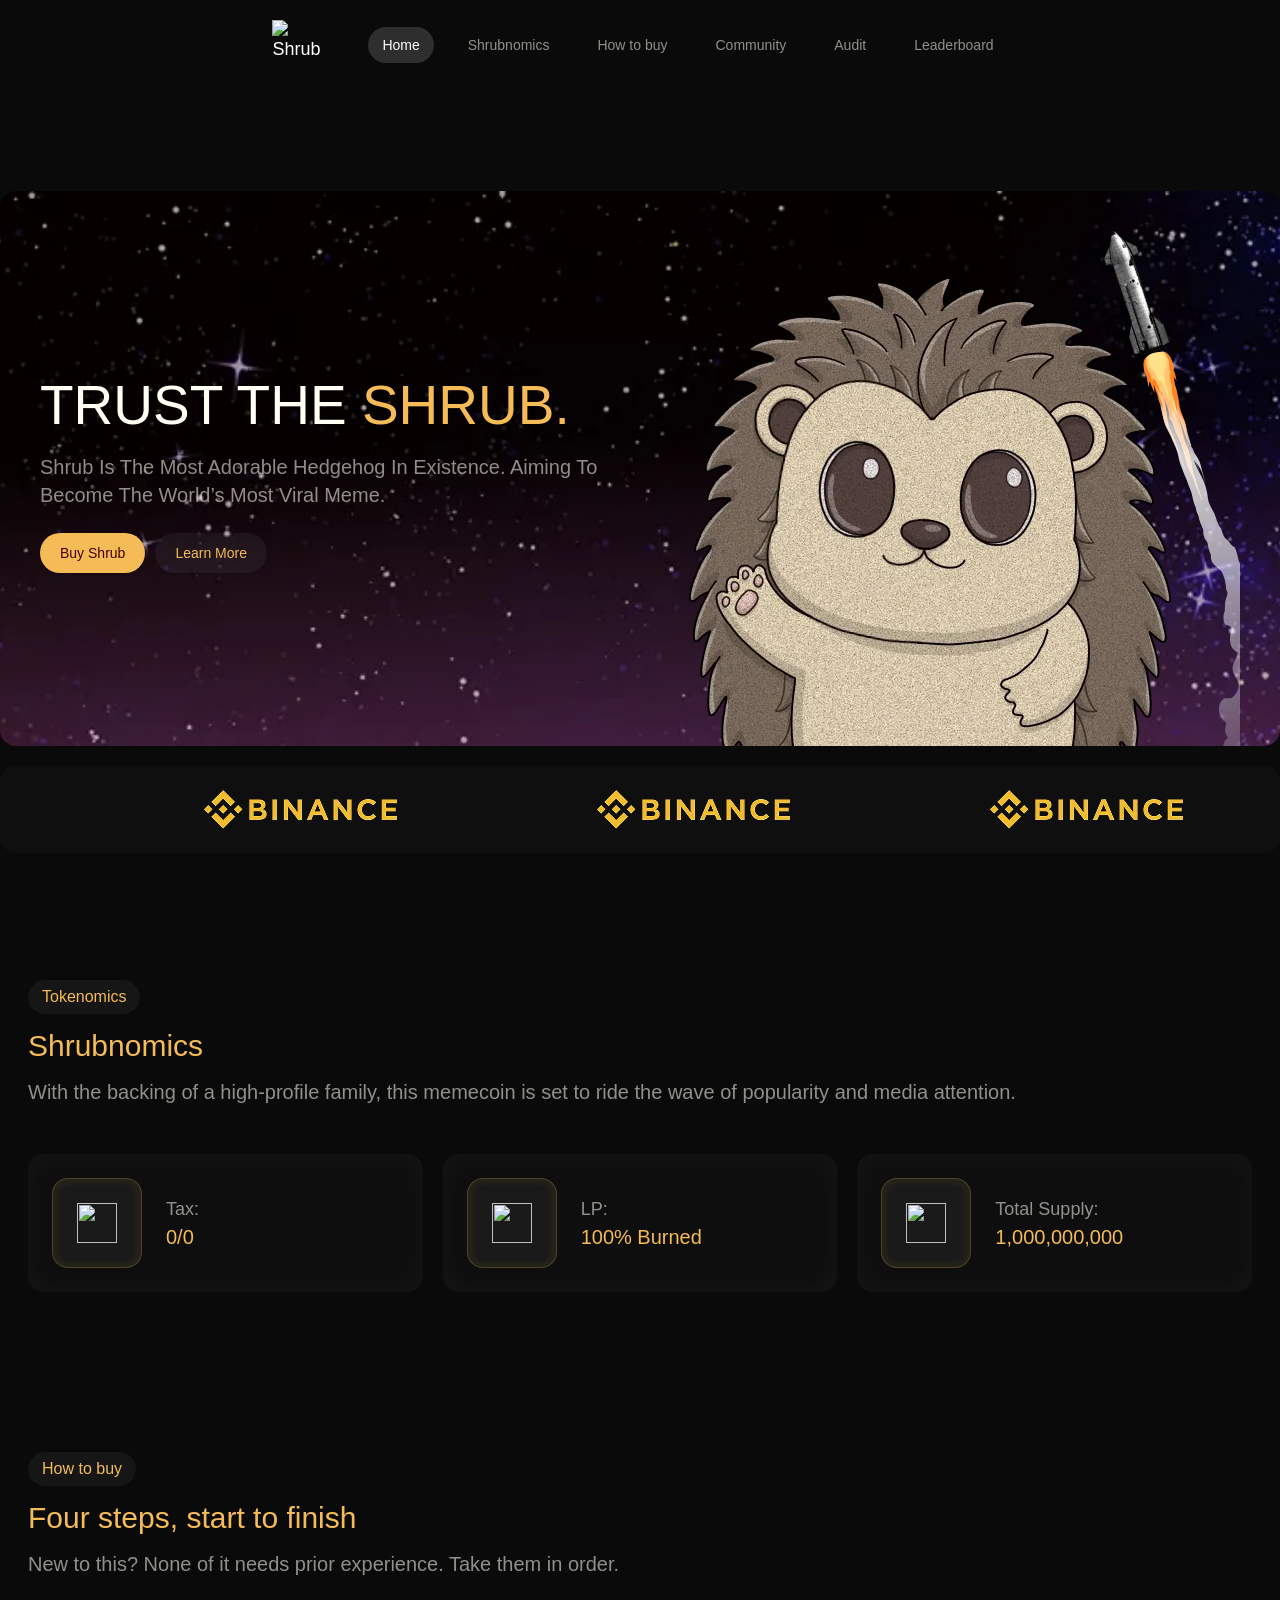
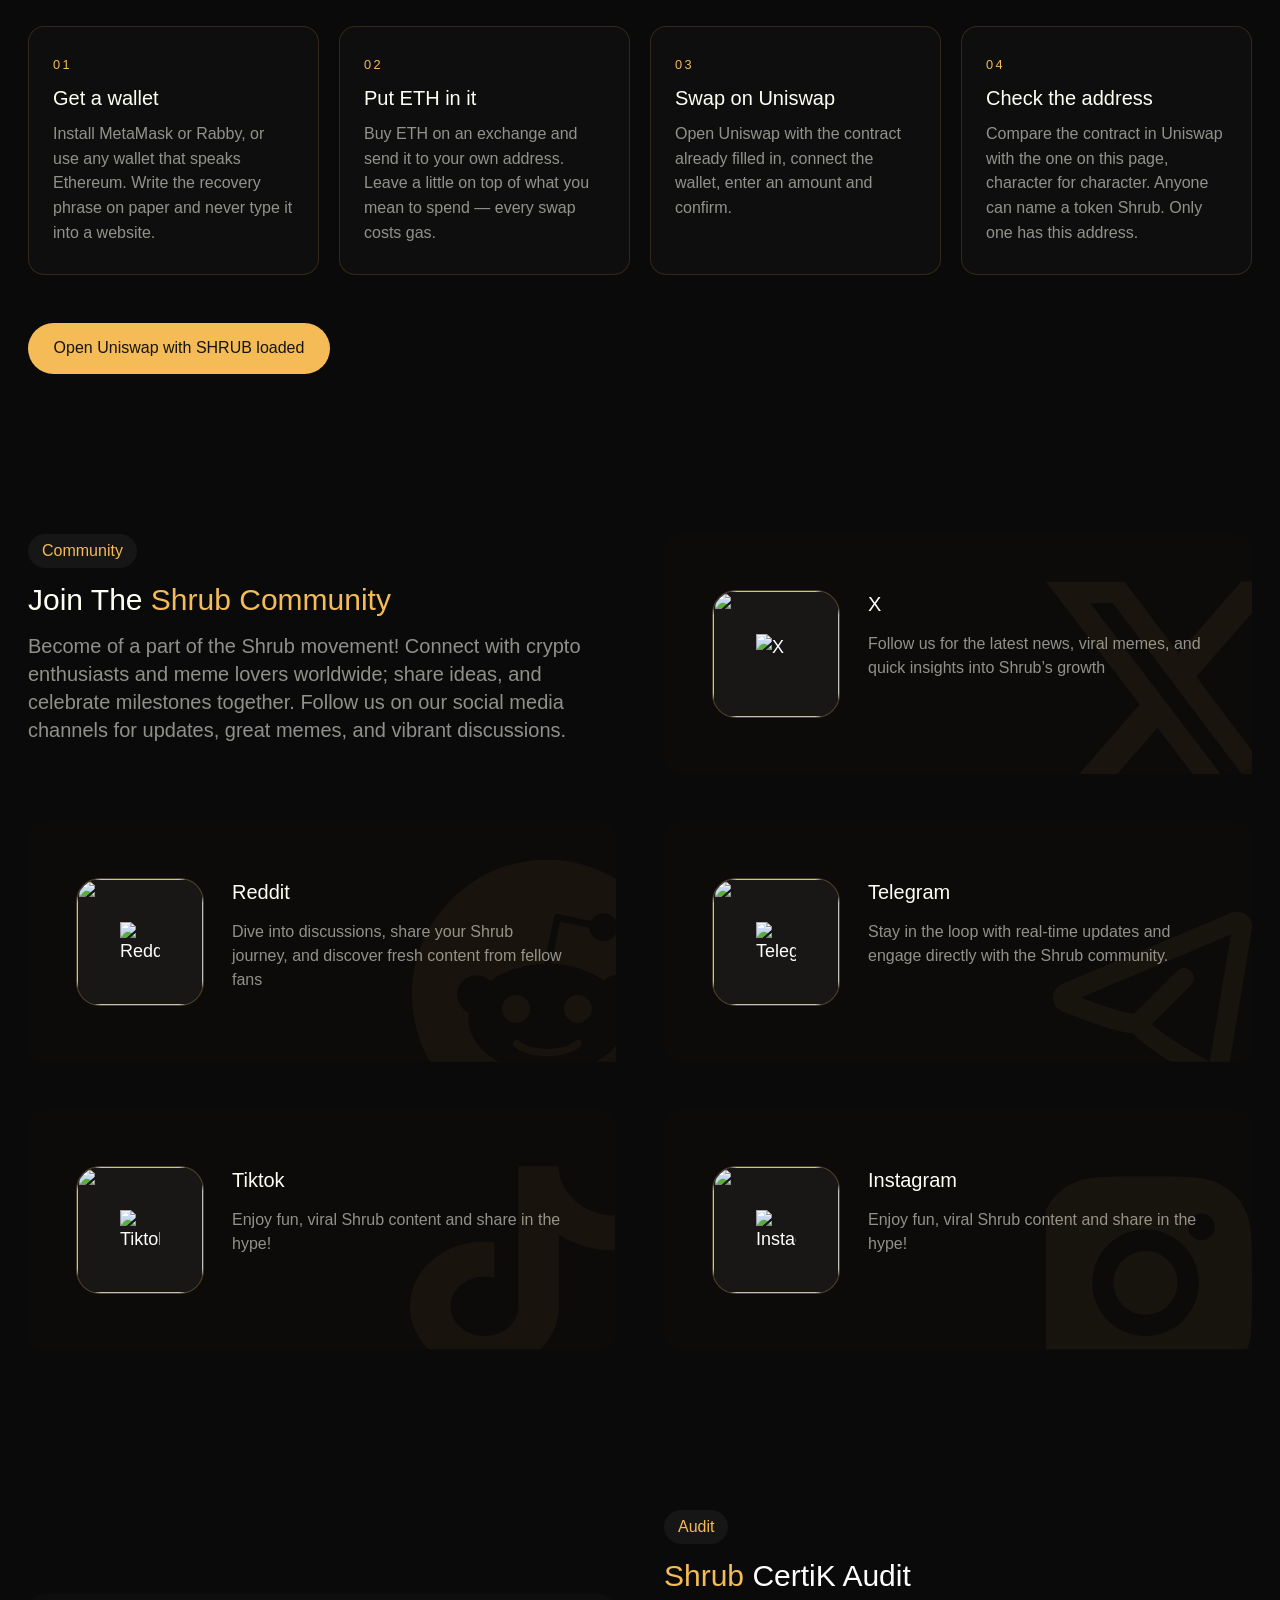
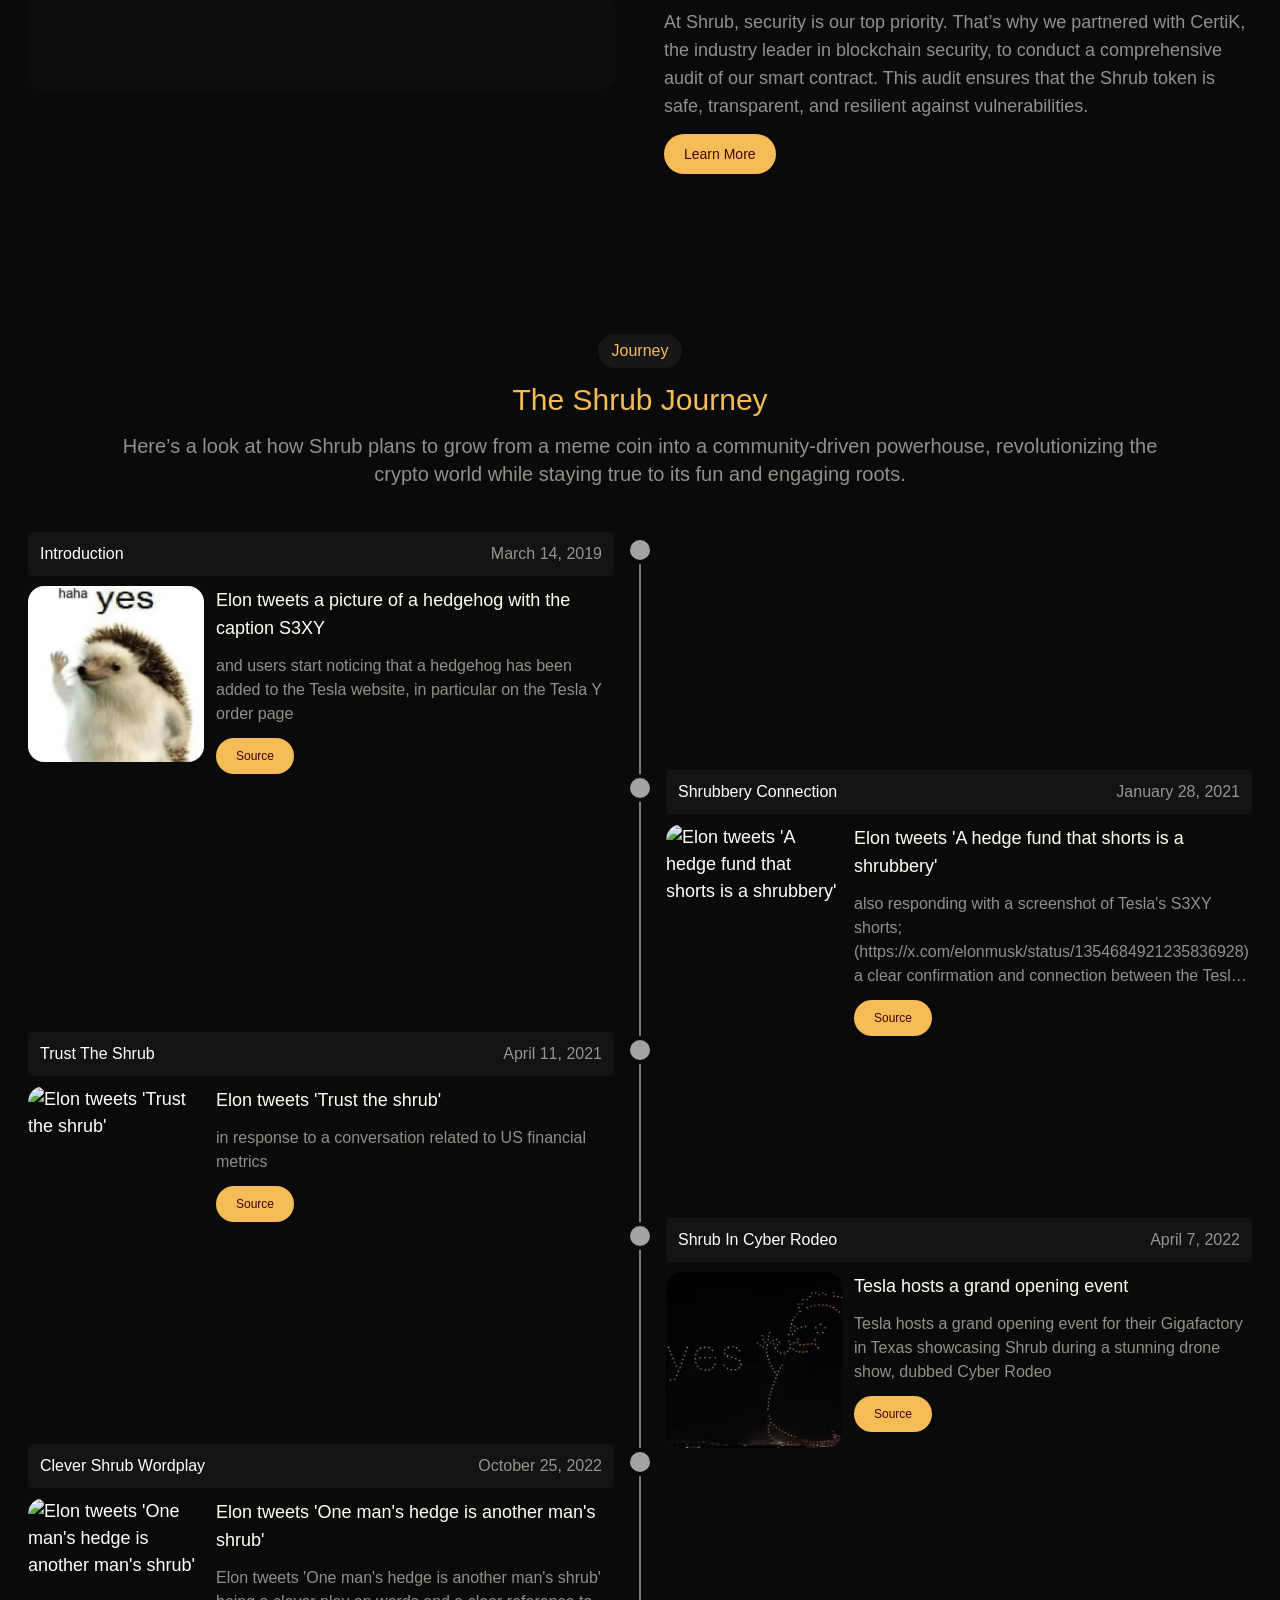
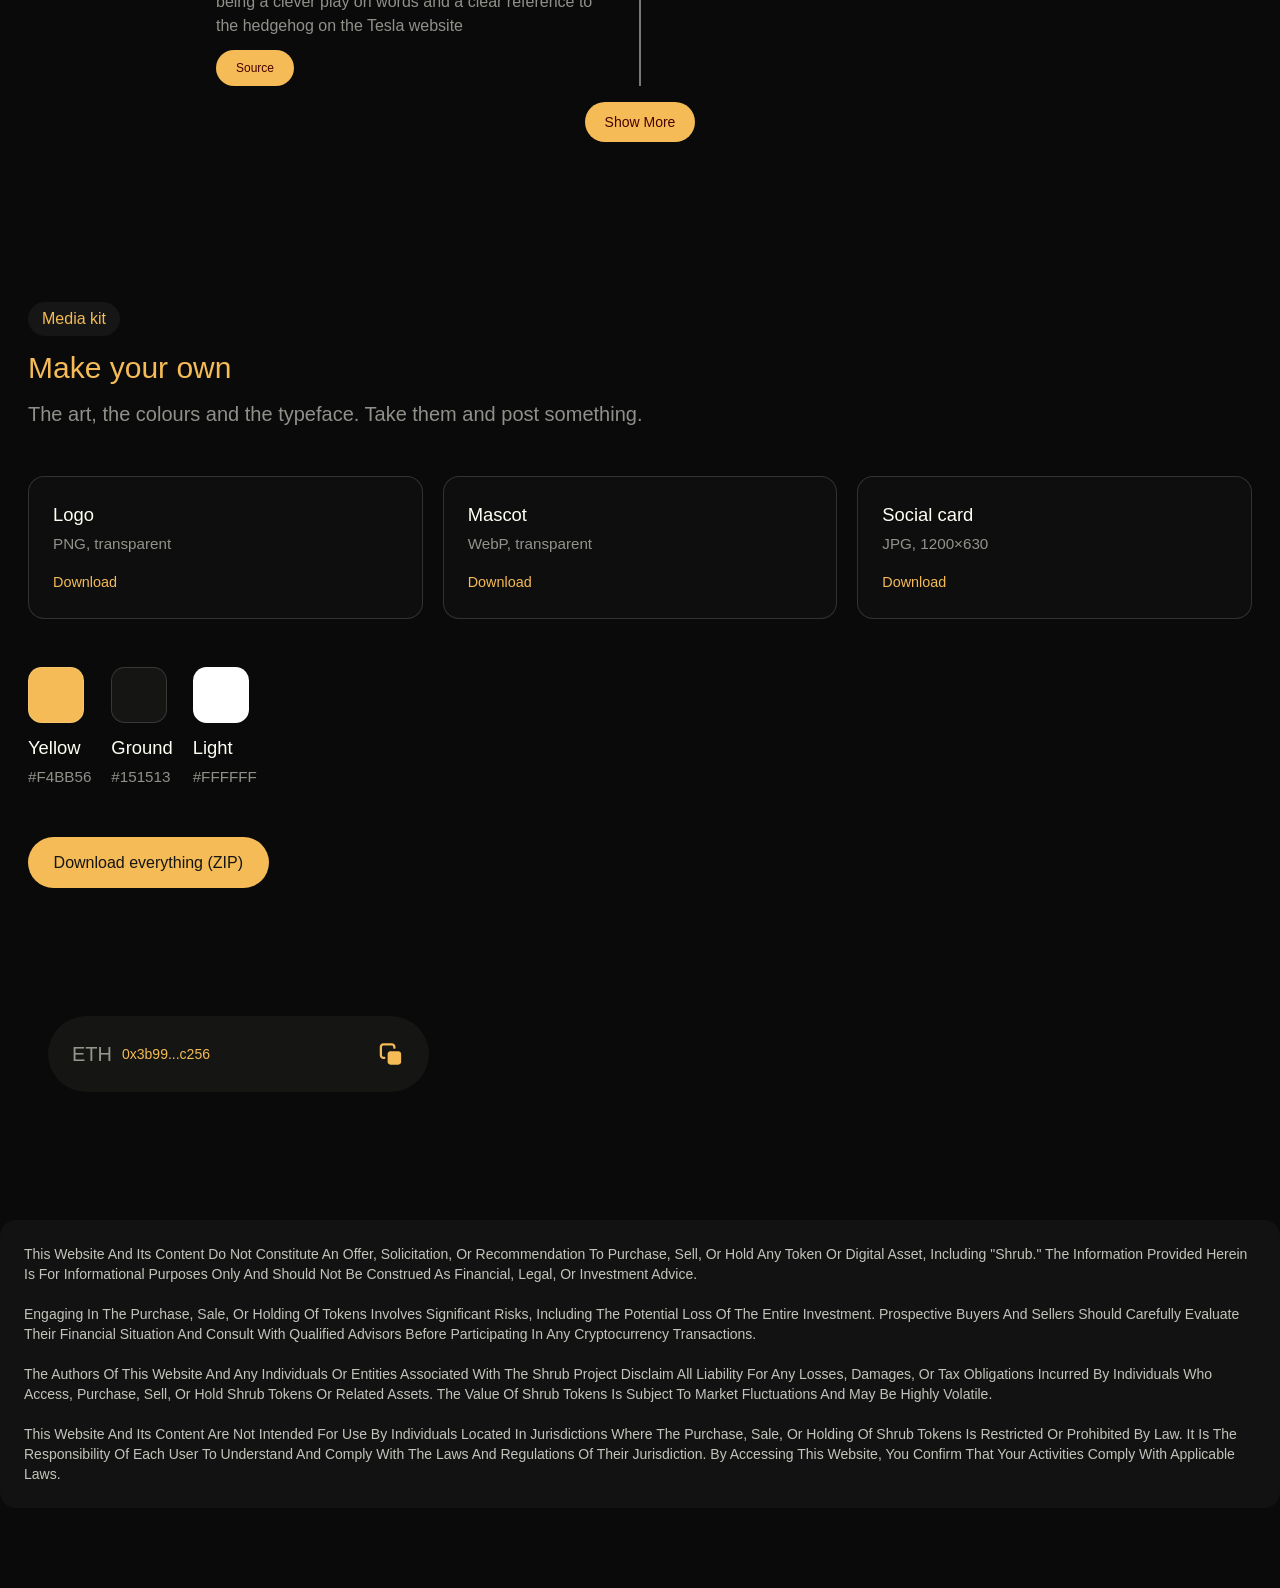
==== commit feef4827: "Leaderboard in het menu, chunks opnieuw gehasht Co-Authored-By: Claude Opus 5.5 <noreply@anthropic.c" ====
--- a/index.html
+++ b/index.html
@@ -42,8 +42,8 @@
   <meta name="twitter:description" content="The most adorable hedgehog in existence, aiming to become the world's most viral meme. Zero tax, liquidity burned.">
   <meta name="twitter:image" content="https://shrub.io/og.jpg">
 
-  <script type="module" crossorigin src="/assets/index.e75e260b.js"></script>
-  <link rel="stylesheet" href="/assets/index.e75e260b.css">
+  <script type="module" crossorigin src="/assets/index.36ee07ff.js"></script>
+  <link rel="stylesheet" href="/assets/index.36ee07ff.css">
   <script defer src="/_vercel/insights/script.js"></script>
 </head>
 
--- a/assets/index.36ee07ff.css
+++ b/assets/index.36ee07ff.css
@@ -0,0 +1,7 @@
+@charset "UTF-8";*,:before,:after{--tw-border-spacing-x: 0;--tw-border-spacing-y: 0;--tw-translate-x: 0;--tw-translate-y: 0;--tw-rotate: 0;--tw-skew-x: 0;--tw-skew-y: 0;--tw-scale-x: 1;--tw-scale-y: 1;--tw-pan-x: ;--tw-pan-y: ;--tw-pinch-zoom: ;--tw-scroll-snap-strictness: proximity;--tw-gradient-from-position: ;--tw-gradient-via-position: ;--tw-gradient-to-position: ;--tw-ordinal: ;--tw-slashed-zero: ;--tw-numeric-figure: ;--tw-numeric-spacing: ;--tw-numeric-fraction: ;--tw-ring-inset: ;--tw-ring-offset-width: 0px;--tw-ring-offset-color: #fff;--tw-ring-color: rgb(59 130 246 / .5);--tw-ring-offset-shadow: 0 0 #0000;--tw-ring-shadow: 0 0 #0000;--tw-shadow: 0 0 #0000;--tw-shadow-colored: 0 0 #0000;--tw-blur: ;--tw-brightness: ;--tw-contrast: ;--tw-grayscale: ;--tw-hue-rotate: ;--tw-invert: ;--tw-saturate: ;--tw-sepia: ;--tw-drop-shadow: ;--tw-backdrop-blur: ;--tw-backdrop-brightness: ;--tw-backdrop-contrast: ;--tw-backdrop-grayscale: ;--tw-backdrop-hue-rotate: ;--tw-backdrop-invert: ;--tw-backdrop-opacity: ;--tw-backdrop-saturate: ;--tw-backdrop-sepia: ;--tw-contain-size: ;--tw-contain-layout: ;--tw-contain-paint: ;--tw-contain-style: }::backdrop{--tw-border-spacing-x: 0;--tw-border-spacing-y: 0;--tw-translate-x: 0;--tw-translate-y: 0;--tw-rotate: 0;--tw-skew-x: 0;--tw-skew-y: 0;--tw-scale-x: 1;--tw-scale-y: 1;--tw-pan-x: ;--tw-pan-y: ;--tw-pinch-zoom: ;--tw-scroll-snap-strictness: proximity;--tw-gradient-from-position: ;--tw-gradient-via-position: ;--tw-gradient-to-position: ;--tw-ordinal: ;--tw-slashed-zero: ;--tw-numeric-figure: ;--tw-numeric-spacing: ;--tw-numeric-fraction: ;--tw-ring-inset: ;--tw-ring-offset-width: 0px;--tw-ring-offset-color: #fff;--tw-ring-color: rgb(59 130 246 / .5);--tw-ring-offset-shadow: 0 0 #0000;--tw-ring-shadow: 0 0 #0000;--tw-shadow: 0 0 #0000;--tw-shadow-colored: 0 0 #0000;--tw-blur: ;--tw-brightness: ;--tw-contrast: ;--tw-grayscale: ;--tw-hue-rotate: ;--tw-invert: ;--tw-saturate: ;--tw-sepia: ;--tw-drop-shadow: ;--tw-backdrop-blur: ;--tw-backdrop-brightness: ;--tw-backdrop-contrast: ;--tw-backdrop-grayscale: ;--tw-backdrop-hue-rotate: ;--tw-backdrop-invert: ;--tw-backdrop-opacity: ;--tw-backdrop-saturate: ;--tw-backdrop-sepia: ;--tw-contain-size: ;--tw-contain-layout: ;--tw-contain-paint: ;--tw-contain-style: }*,:before,:after{box-sizing:border-box;border-width:0;border-style:solid;border-color:#e5e5e5}:before,:after{--tw-content: ""}html,:host{line-height:1.5;-webkit-text-size-adjust:100%;-moz-tab-size:4;-o-tab-size:4;tab-size:4;font-family:ui-sans-serif,system-ui,sans-serif,"Apple Color Emoji","Segoe UI Emoji",Segoe UI Symbol,"Noto Color Emoji";font-feature-settings:normal;font-variation-settings:normal;-webkit-tap-highlight-color:transparent}body{margin:0;line-height:inherit}hr{height:0;color:inherit;border-top-width:1px}abbr:where([title]){-webkit-text-decoration:underline dotted;text-decoration:underline dotted}h1,h2,h3,h4,h5,h6{font-size:inherit;font-weight:inherit}a{color:inherit;text-decoration:inherit}b,strong{font-weight:bolder}code,kbd,samp,pre{font-family:ui-monospace,SFMono-Regular,Menlo,Monaco,Consolas,Liberation Mono,Courier New,monospace;font-feature-settings:normal;font-variation-settings:normal;font-size:1em}small{font-size:80%}sub,sup{font-size:75%;line-height:0;position:relative;vertical-align:baseline}sub{bottom:-.25em}sup{top:-.5em}table{text-indent:0;border-color:inherit;border-collapse:collapse}button,input,optgroup,select,textarea{font-family:inherit;font-feature-settings:inherit;font-variation-settings:inherit;font-size:100%;font-weight:inherit;line-height:inherit;letter-spacing:inherit;color:inherit;margin:0;padding:0}button,select{text-transform:none}button,input:where([type="button"]),input:where([type="reset"]),input:where([type="submit"]){-webkit-appearance:button;background-color:transparent;background-image:none}:-moz-focusring{outline:auto}:-moz-ui-invalid{box-shadow:none}progress{vertical-align:baseline}::-webkit-inner-spin-button,::-webkit-outer-spin-button{height:auto}[type=search]{-webkit-appearance:textfield;outline-offset:-2px}::-webkit-search-decoration{-webkit-appearance:none}::-webkit-file-upload-button{-webkit-appearance:button;font:inherit}summary{display:list-item}blockquote,dl,dd,h1,h2,h3,h4,h5,h6,hr,figure,p,pre{margin:0}fieldset{margin:0;padding:0}legend{padding:0}ol,ul,menu{list-style:none;margin:0;padding:0}dialog{padding:0}textarea{resize:vertical}input::-moz-placeholder,textarea::-moz-placeholder{opacity:1;color:#a3a3a3}input::placeholder,textarea::placeholder{opacity:1;color:#a3a3a3}button,[role=button]{cursor:pointer}:disabled{cursor:default}img,svg,video,canvas,audio,iframe,embed,object{display:block;vertical-align:middle}img,video{max-width:100%;height:auto}[hidden]:where(:not([hidden="until-found"])){display:none}.fixed{position:fixed}.absolute{position:absolute}.relative{position:relative}.inset-0{inset:0px}.inset-x-0{left:0px;right:0px}.inset-y-0{top:0px;bottom:0px}.-top-5{top:-1.25rem}.bottom-0{bottom:0px}.bottom-7{bottom:1.75rem}.left-0{left:0px}.right-0{right:0px}.top-0{top:0px}.top-5{top:1.25rem}.z-10{z-index:10}.z-2{z-index:2}.z-20{z-index:20}.z-3{z-index:3}.z-4{z-index:4}.z-50{z-index:50}.order-1{order:1}.order-2{order:2}.mx-5{margin-left:1.25rem;margin-right:1.25rem}.mx-auto{margin-left:auto;margin-right:auto}.my-auto{margin-top:auto;margin-bottom:auto}.-mt-1{margin-top:-.25rem}.ml-2{margin-left:.5rem}.mt-10{margin-top:2.5rem}.mt-2\.5{margin-top:.625rem}.mt-24{margin-top:6rem}.mt-3{margin-top:.75rem}.mt-4{margin-top:1rem}.line-clamp-4{overflow:hidden;display:-webkit-box;-webkit-box-orient:vertical;-webkit-line-clamp:4}.block{display:block}.inline-block{display:inline-block}.flex{display:flex}.grid{display:grid}.hidden{display:none}.size-5{width:1.25rem;height:1.25rem}.size-7{width:1.75rem;height:1.75rem}.h-10{height:2.5rem}.h-12{height:3rem}.h-14{height:3.5rem}.h-32{height:8rem}.h-36{height:9rem}.h-6{height:1.5rem}.h-8{height:2rem}.h-auto{height:auto}.h-full{height:100%}.min-h-max{min-height:-moz-max-content;min-height:max-content}.w-10{width:2.5rem}.w-12{width:3rem}.w-14{width:3.5rem}.w-16{width:4rem}.w-6{width:1.5rem}.w-8{width:2rem}.w-full{width:100%}.max-w-3xl{max-width:48rem}.max-w-lg{max-width:32rem}.max-w-max{max-width:-moz-max-content;max-width:max-content}.max-w-prose{max-width:65ch}.shrink-0{flex-shrink:0}.grow{flex-grow:1}.origin-top{transform-origin:top}.rotate-180{--tw-rotate: 180deg;transform:translate(var(--tw-translate-x),var(--tw-translate-y)) rotate(var(--tw-rotate)) skew(var(--tw-skew-x)) skewY(var(--tw-skew-y)) scaleX(var(--tw-scale-x)) scaleY(var(--tw-scale-y))}.transform{transform:translate(var(--tw-translate-x),var(--tw-translate-y)) rotate(var(--tw-rotate)) skew(var(--tw-skew-x)) skewY(var(--tw-skew-y)) scaleX(var(--tw-scale-x)) scaleY(var(--tw-scale-y))}.cursor-pointer{cursor:pointer}.grid-cols-1{grid-template-columns:repeat(1,minmax(0,1fr))}.flex-col{flex-direction:column}.flex-wrap{flex-wrap:wrap}.items-start{align-items:flex-start}.items-center{align-items:center}.items-stretch{align-items:stretch}.justify-start{justify-content:flex-start}.justify-center{justify-content:center}.justify-between{justify-content:space-between}.gap-1{gap:.25rem}.gap-1\.5{gap:.375rem}.gap-12{gap:3rem}.gap-2{gap:.5rem}.gap-2\.5{gap:.625rem}.gap-3{gap:.75rem}.gap-3\.5{gap:.875rem}.gap-5{gap:1.25rem}.gap-6{gap:1.5rem}.gap-7{gap:1.75rem}.gap-x-3{-moz-column-gap:.75rem;column-gap:.75rem}.self-center{align-self:center}.overflow-hidden{overflow:hidden}.overflow-scroll{overflow:scroll}.overflow-y-auto{overflow-y:auto}.break-all{word-break:break-all}.rounded{border-radius:.25rem}.rounded-2xl{border-radius:1rem}.rounded-3xl{border-radius:1.5rem}.rounded-full{border-radius:9999px}.rounded-lg{border-radius:.5rem}.rounded-xl{border-radius:.75rem}.\!border{border-width:1px!important}.border{border-width:1px}.border-b{border-bottom-width:1px}.border-t{border-top-width:1px}.border-border{border-color:#ffffff0d}.border-gray-800{--tw-border-opacity: 1;border-color:rgb(38 38 38 / var(--tw-border-opacity, 1))}.border-primary-light{--tw-border-opacity: 1;border-color:rgb(255 255 244 / var(--tw-border-opacity, 1))}.border-primary-light\/50{border-color:#fffff480}.border-primary-yellow\/25{border-color:#f4bb5640}.border-white\/\[0\.15\]{border-color:#ffffff26}.bg-black{--tw-bg-opacity: 1;background-color:rgb(0 0 0 / var(--tw-bg-opacity, 1))}.bg-black\/50{background-color:#00000080}.bg-border{background-color:#ffffff0d}.bg-gray-400{--tw-bg-opacity: 1;background-color:rgb(163 163 163 / var(--tw-bg-opacity, 1))}.bg-gray-900{--tw-bg-opacity: 1;background-color:rgb(23 23 23 / var(--tw-bg-opacity, 1))}.bg-primary-dark-2{--tw-bg-opacity: 1;background-color:rgb(10 10 10 / var(--tw-bg-opacity, 1))}.bg-primary-dark-3{--tw-bg-opacity: 1;background-color:rgb(12 12 11 / var(--tw-bg-opacity, 1))}.bg-primary-dark-4{--tw-bg-opacity: 1;background-color:rgb(21 21 19 / var(--tw-bg-opacity, 1))}.bg-primary-dark-7{--tw-bg-opacity: 1;background-color:rgb(25 25 18 / var(--tw-bg-opacity, 1))}.bg-primary-dark-8{--tw-bg-opacity: 1;background-color:rgb(15 15 15 / var(--tw-bg-opacity, 1))}.bg-primary-light-gray{--tw-bg-opacity: 1;background-color:rgb(242 242 242 / var(--tw-bg-opacity, 1))}.bg-primary-yellow{--tw-bg-opacity: 1;background-color:rgb(244 187 86 / var(--tw-bg-opacity, 1))}.bg-primary-yellow\/\[0\.01\]{background-color:#f4bb5603}.bg-primary-yellow\/\[0\.02\]{background-color:#f4bb5605}.bg-transparent{background-color:transparent}.bg-white{--tw-bg-opacity: 1;background-color:rgb(255 255 255 / var(--tw-bg-opacity, 1))}.bg-white\/5{background-color:#ffffff0d}.bg-white\/\[0\.02\]{background-color:#ffffff05}.bg-white\/\[0\.03\]{background-color:#ffffff08}.bg-white\/\[0\.04\]{background-color:#ffffff0a}.bg-white\/\[0\.15\]{background-color:#ffffff26}.bg-opacity-80{--tw-bg-opacity: .8}.bg-\[url\(\/assets\/bg\.webp\)\]{background-image:url(/assets/bg.webp)}.bg-cover{background-size:cover}.bg-center{background-position:center}.object-contain{-o-object-fit:contain;object-fit:contain}.p-2\.5{padding:.625rem}.p-4{padding:1rem}.p-5{padding:1.25rem}.p-6{padding:1.5rem}.px-0{padding-left:0;padding-right:0}.px-12{padding-left:3rem;padding-right:3rem}.px-3{padding-left:.75rem;padding-right:.75rem}.px-3\.5{padding-left:.875rem;padding-right:.875rem}.px-4{padding-left:1rem;padding-right:1rem}.px-5{padding-left:1.25rem;padding-right:1.25rem}.px-6{padding-left:1.5rem;padding-right:1.5rem}.px-7{padding-left:1.75rem;padding-right:1.75rem}.px-8{padding-left:2rem;padding-right:2rem}.py-10{padding-top:2.5rem;padding-bottom:2.5rem}.py-12{padding-top:3rem;padding-bottom:3rem}.py-14{padding-top:3.5rem;padding-bottom:3.5rem}.py-2{padding-top:.5rem;padding-bottom:.5rem}.py-2\.5{padding-top:.625rem;padding-bottom:.625rem}.py-3{padding-top:.75rem;padding-bottom:.75rem}.py-3\.5{padding-top:.875rem;padding-bottom:.875rem}.py-5{padding-top:1.25rem;padding-bottom:1.25rem}.py-\[5px\]{padding-top:5px;padding-bottom:5px}.pb-3{padding-bottom:.75rem}.pb-8{padding-bottom:2rem}.pt-10{padding-top:2.5rem}.pt-8{padding-top:2rem}.text-left{text-align:left}.text-center{text-align:center}.text-2xl{font-size:1.5rem;line-height:2rem}.text-3xl{font-size:1.875rem;line-height:2.25rem}.text-5xl{font-size:3rem;line-height:1}.text-base{font-size:1rem;line-height:1.5rem}.text-lg{font-size:1.125rem;line-height:1.75rem}.text-sm{font-size:.875rem;line-height:1.25rem}.text-xl{font-size:1.25rem;line-height:1.75rem}.text-xs{font-size:.75rem;line-height:1rem}.font-bold{font-weight:700}.font-medium{font-weight:500}.font-normal{font-weight:400}.font-semibold{font-weight:600}.capitalize{text-transform:capitalize}.leading-none{line-height:1}.text-gray-600{--tw-text-opacity: 1;color:rgb(82 82 82 / var(--tw-text-opacity, 1))}.text-primary-dark{--tw-text-opacity: 1;color:rgb(5 5 4 / var(--tw-text-opacity, 1))}.text-primary-dark-red{--tw-text-opacity: 1;color:rgb(71 2 0 / var(--tw-text-opacity, 1))}.text-primary-dark\/\[0\.55\]{color:#0505048c}.text-primary-light{--tw-text-opacity: 1;color:rgb(255 255 244 / var(--tw-text-opacity, 1))}.text-primary-light-gray{--tw-text-opacity: 1;color:rgb(242 242 242 / var(--tw-text-opacity, 1))}.text-primary-light\/50{color:#fffff480}.text-primary-light\/75{color:#fffff4bf}.text-primary-light\/\[0\.15\]{color:#fffff426}.text-primary-light\/\[0\.55\]{color:#fffff48c}.text-primary-yellow{--tw-text-opacity: 1;color:rgb(244 187 86 / var(--tw-text-opacity, 1))}.text-primary-yellow\/5{color:#f4bb560d}.text-primary-yellow\/\[0\.55\]{color:#f4bb568c}.text-white{--tw-text-opacity: 1;color:rgb(255 255 255 / var(--tw-text-opacity, 1))}.text-white\/\[0\.55\]{color:#ffffff8c}.shadow-md{--tw-shadow: 0 4px 6px -1px rgb(0 0 0 / .1), 0 2px 4px -2px rgb(0 0 0 / .1);--tw-shadow-colored: 0 4px 6px -1px var(--tw-shadow-color), 0 2px 4px -2px var(--tw-shadow-color);box-shadow:var(--tw-ring-offset-shadow, 0 0 #0000),var(--tw-ring-shadow, 0 0 #0000),var(--tw-shadow)}.shadow-xl{--tw-shadow: 0 20px 25px -5px rgb(0 0 0 / .1), 0 8px 10px -6px rgb(0 0 0 / .1);--tw-shadow-colored: 0 20px 25px -5px var(--tw-shadow-color), 0 8px 10px -6px var(--tw-shadow-color);box-shadow:var(--tw-ring-offset-shadow, 0 0 #0000),var(--tw-ring-shadow, 0 0 #0000),var(--tw-shadow)}.backdrop-blur-md{--tw-backdrop-blur: blur(12px);-webkit-backdrop-filter:var(--tw-backdrop-blur) var(--tw-backdrop-brightness) var(--tw-backdrop-contrast) var(--tw-backdrop-grayscale) var(--tw-backdrop-hue-rotate) var(--tw-backdrop-invert) var(--tw-backdrop-opacity) var(--tw-backdrop-saturate) var(--tw-backdrop-sepia);backdrop-filter:var(--tw-backdrop-blur) var(--tw-backdrop-brightness) var(--tw-backdrop-contrast) var(--tw-backdrop-grayscale) var(--tw-backdrop-hue-rotate) var(--tw-backdrop-invert) var(--tw-backdrop-opacity) var(--tw-backdrop-saturate) var(--tw-backdrop-sepia)}.transition{transition-property:color,background-color,border-color,text-decoration-color,fill,stroke,opacity,box-shadow,transform,filter,-webkit-backdrop-filter;transition-property:color,background-color,border-color,text-decoration-color,fill,stroke,opacity,box-shadow,transform,filter,backdrop-filter;transition-property:color,background-color,border-color,text-decoration-color,fill,stroke,opacity,box-shadow,transform,filter,backdrop-filter,-webkit-backdrop-filter;transition-timing-function:cubic-bezier(.4,0,.2,1);transition-duration:.15s}.transition-all{transition-property:all;transition-timing-function:cubic-bezier(.4,0,.2,1);transition-duration:.15s}.transition-colors{transition-property:color,background-color,border-color,text-decoration-color,fill,stroke;transition-timing-function:cubic-bezier(.4,0,.2,1);transition-duration:.15s}.transition-opacity{transition-property:opacity;transition-timing-function:cubic-bezier(.4,0,.2,1);transition-duration:.15s}.transition-transform{transition-property:transform;transition-timing-function:cubic-bezier(.4,0,.2,1);transition-duration:.15s}.duration-300{transition-duration:.3s}.ease-in-out{transition-timing-function:cubic-bezier(.4,0,.2,1)}html,body,#app{height:100%}body{font-size:18px;background:#0A0A0A;color:#fff;font-family:GeneralSans-Variable,sans-serif}@media screen and (max-width: 768px){.hero-min-height{min-height:1500px}}@media screen and (min-width: 768px){.hero-min-height{min-height:1100px}}.has-announcement,.has-announcement nav,.has-announcement .mobile-nav{padding-top:50px}.bg-gradient{background:linear-gradient(180deg,rgba(255,255,255,.15) 0%,rgba(244,187,86,.15) 100%)}.bg-gradient--eth{background:linear-gradient(90deg,rgb(98,126,235) 0%,rgb(29,71,235) 100%)}.bg-gradient--sol{background:linear-gradient(90deg,rgb(5,204,143) 0%,rgb(149,72,252) 100%)}.shadow-primary{box-shadow:0 0 4px 5px #f4db1d0d inset}.shadow-tokenomics{box-shadow:0 0 35px -6px #ffffff0d inset}.after\:absolute:after{content:var(--tw-content);position:absolute}.after\:bottom-0:after{content:var(--tw-content);bottom:0px}.after\:start-3\.5:after{content:var(--tw-content);inset-inline-start:.875rem}.after\:top-7:after{content:var(--tw-content);top:1.75rem}.after\:w-px:after{content:var(--tw-content);width:1px}.after\:-translate-x-\[0\.5px\]:after{content:var(--tw-content);--tw-translate-x: -.5px;transform:translate(var(--tw-translate-x),var(--tw-translate-y)) rotate(var(--tw-rotate)) skew(var(--tw-skew-x)) skewY(var(--tw-skew-y)) scaleX(var(--tw-scale-x)) scaleY(var(--tw-scale-y))}.after\:bg-gray-200:after{content:var(--tw-content);--tw-bg-opacity: 1;background-color:rgb(229 229 229 / var(--tw-bg-opacity, 1))}.last\:after\:hidden:last-child:after{content:var(--tw-content);display:none}.hover\:text-primary-light-gray:hover,.group:hover .group-hover\:text-primary-light-gray{--tw-text-opacity: 1;color:rgb(242 242 242 / var(--tw-text-opacity, 1))}.group:hover .group-hover\:text-primary-yellow\/10{color:#f4bb561a}.group:hover .group-hover\:text-white{--tw-text-opacity: 1;color:rgb(255 255 255 / var(--tw-text-opacity, 1))}.group:hover .group-hover\:opacity-80{opacity:.8}@media (min-width: 640px){.sm\:top-0{top:0px}.sm\:order-1{order:1}.sm\:order-2{order:2}.sm\:mt-0{margin-top:0}.sm\:mt-2{margin-top:.5rem}.sm\:block{display:block}.sm\:hidden{display:none}.sm\:h-auto{height:auto}.sm\:w-32{width:8rem}.sm\:w-44{width:11rem}.sm\:max-w-3xl{max-width:48rem}.sm\:max-w-lg{max-width:32rem}.sm\:grid-cols-2{grid-template-columns:repeat(2,minmax(0,1fr))}.sm\:grid-cols-3{grid-template-columns:repeat(3,minmax(0,1fr))}.sm\:flex-row{flex-direction:row}.sm\:items-start{align-items:flex-start}.sm\:items-center{align-items:center}.sm\:justify-between{justify-content:space-between}.sm\:gap-0{gap:0px}.sm\:gap-3{gap:.75rem}.sm\:break-normal{overflow-wrap:normal;word-break:normal}.sm\:p-0{padding:0}.sm\:px-0{padding-left:0;padding-right:0}.sm\:px-5{padding-left:1.25rem;padding-right:1.25rem}.sm\:text-left{text-align:left}.sm\:text-\[55px\]{font-size:55px}}@media (min-width: 768px){.md\:mt-0{margin-top:0}.md\:mt-36{margin-top:9rem}.md\:flex{display:flex}.md\:w-full{width:100%}.md\:max-w-4xl{max-width:56rem}.md\:grid-cols-2{grid-template-columns:repeat(2,minmax(0,1fr))}.md\:grid-cols-3{grid-template-columns:repeat(3,minmax(0,1fr))}.md\:flex-row{flex-direction:row}.md\:items-center{align-items:center}.md\:justify-center{justify-content:center}.md\:pt-0{padding-top:0}.md\:pt-3{padding-top:.75rem}.md\:text-center{text-align:center}}@media (min-width: 1024px){.lg\:flex{display:flex}.lg\:hidden{display:none}.lg\:h-screen{height:100vh}.lg\:max-w-7xl{max-width:80rem}.lg\:grid-cols-4{grid-template-columns:repeat(4,minmax(0,1fr))}.lg\:justify-center{justify-content:center}.lg\:py-20{padding-top:5rem;padding-bottom:5rem}}@media (min-width: 1280px){.xl\:bg-\[url\(\/assets\/bg\.webp\)\]{background-image:url(/assets/bg.webp)}.xl\:bg-none{background-image:none}.xl\:px-0{padding-left:0;padding-right:0}.xl\:px-10{padding-left:2.5rem;padding-right:2.5rem}.xl\:leading-normal{line-height:1.5}}@media (prefers-color-scheme: dark){.dark\:bg-primary-yellow{--tw-bg-opacity: 1;background-color:rgb(244 187 86 / var(--tw-bg-opacity, 1))}.dark\:text-white{--tw-text-opacity: 1;color:rgb(255 255 255 / var(--tw-text-opacity, 1))}}/*!
+* animate.css - https://animate.style/
+* Version - 4.1.1
+* Licensed under the MIT license - http://opensource.org/licenses/MIT
+*
+* Copyright (c) 2020 Animate.css
+*/:root{--animate-duration: 1s;--animate-delay: 1s;--animate-repeat: 1}.animate__animated{-webkit-animation-duration:1s;animation-duration:1s;-webkit-animation-duration:var(--animate-duration);animation-duration:var(--animate-duration);-webkit-animation-fill-mode:both;animation-fill-mode:both}.animate__animated.animate__infinite{-webkit-animation-iteration-count:infinite;animation-iteration-count:infinite}.animate__animated.animate__repeat-1{-webkit-animation-iteration-count:1;animation-iteration-count:1;-webkit-animation-iteration-count:var(--animate-repeat);animation-iteration-count:var(--animate-repeat)}.animate__animated.animate__repeat-2{-webkit-animation-iteration-count:2;animation-iteration-count:2;-webkit-animation-iteration-count:calc(var(--animate-repeat) * 2);animation-iteration-count:calc(var(--animate-repeat) * 2)}.animate__animated.animate__repeat-3{-webkit-animation-iteration-count:3;animation-iteration-count:3;-webkit-animation-iteration-count:calc(var(--animate-repeat) * 3);animation-iteration-count:calc(var(--animate-repeat) * 3)}.animate__animated.animate__delay-1s{-webkit-animation-delay:1s;animation-delay:1s;-webkit-animation-delay:var(--animate-delay);animation-delay:var(--animate-delay)}.animate__animated.animate__delay-2s{-webkit-animation-delay:2s;animation-delay:2s;-webkit-animation-delay:calc(var(--animate-delay) * 2);animation-delay:calc(var(--animate-delay) * 2)}.animate__animated.animate__delay-3s{-webkit-animation-delay:3s;animation-delay:3s;-webkit-animation-delay:calc(var(--animate-delay) * 3);animation-delay:calc(var(--animate-delay) * 3)}.animate__animated.animate__delay-4s{-webkit-animation-delay:4s;animation-delay:4s;-webkit-animation-delay:calc(var(--animate-delay) * 4);animation-delay:calc(var(--animate-delay) * 4)}.animate__animated.animate__delay-5s{-webkit-animation-delay:5s;animation-delay:5s;-webkit-animation-delay:calc(var(--animate-delay) * 5);animation-delay:calc(var(--animate-delay) * 5)}.animate__animated.animate__faster{-webkit-animation-duration:.5s;animation-duration:.5s;-webkit-animation-duration:calc(var(--animate-duration) / 2);animation-duration:calc(var(--animate-duration) / 2)}.animate__animated.animate__fast{-webkit-animation-duration:.8s;animation-duration:.8s;-webkit-animation-duration:calc(var(--animate-duration) * .8);animation-duration:calc(var(--animate-duration) * .8)}.animate__animated.animate__slow{-webkit-animation-duration:2s;animation-duration:2s;-webkit-animation-duration:calc(var(--animate-duration) * 2);animation-duration:calc(var(--animate-duration) * 2)}.animate__animated.animate__slower{-webkit-animation-duration:3s;animation-duration:3s;-webkit-animation-duration:calc(var(--animate-duration) * 3);animation-duration:calc(var(--animate-duration) * 3)}@media print,(prefers-reduced-motion: reduce){.animate__animated{-webkit-animation-duration:1ms!important;animation-duration:1ms!important;-webkit-transition-duration:1ms!important;transition-duration:1ms!important;-webkit-animation-iteration-count:1!important;animation-iteration-count:1!important}.animate__animated[class*=Out]{opacity:0}}@-webkit-keyframes bounce{0%,20%,53%,to{-webkit-animation-timing-function:cubic-bezier(.215,.61,.355,1);animation-timing-function:cubic-bezier(.215,.61,.355,1);-webkit-transform:translate3d(0,0,0);transform:translateZ(0)}40%,43%{-webkit-animation-timing-function:cubic-bezier(.755,.05,.855,.06);animation-timing-function:cubic-bezier(.755,.05,.855,.06);-webkit-transform:translate3d(0,-30px,0) scaleY(1.1);transform:translate3d(0,-30px,0) scaleY(1.1)}70%{-webkit-animation-timing-function:cubic-bezier(.755,.05,.855,.06);animation-timing-function:cubic-bezier(.755,.05,.855,.06);-webkit-transform:translate3d(0,-15px,0) scaleY(1.05);transform:translate3d(0,-15px,0) scaleY(1.05)}80%{-webkit-transition-timing-function:cubic-bezier(.215,.61,.355,1);transition-timing-function:cubic-bezier(.215,.61,.355,1);-webkit-transform:translate3d(0,0,0) scaleY(.95);transform:translateZ(0) scaleY(.95)}90%{-webkit-transform:translate3d(0,-4px,0) scaleY(1.02);transform:translate3d(0,-4px,0) scaleY(1.02)}}@keyframes bounce{0%,20%,53%,to{-webkit-animation-timing-function:cubic-bezier(.215,.61,.355,1);animation-timing-function:cubic-bezier(.215,.61,.355,1);-webkit-transform:translate3d(0,0,0);transform:translateZ(0)}40%,43%{-webkit-animation-timing-function:cubic-bezier(.755,.05,.855,.06);animation-timing-function:cubic-bezier(.755,.05,.855,.06);-webkit-transform:translate3d(0,-30px,0) scaleY(1.1);transform:translate3d(0,-30px,0) scaleY(1.1)}70%{-webkit-animation-timing-function:cubic-bezier(.755,.05,.855,.06);animation-timing-function:cubic-bezier(.755,.05,.855,.06);-webkit-transform:translate3d(0,-15px,0) scaleY(1.05);transform:translate3d(0,-15px,0) scaleY(1.05)}80%{-webkit-transition-timing-function:cubic-bezier(.215,.61,.355,1);transition-timing-function:cubic-bezier(.215,.61,.355,1);-webkit-transform:translate3d(0,0,0) scaleY(.95);transform:translateZ(0) scaleY(.95)}90%{-webkit-transform:translate3d(0,-4px,0) scaleY(1.02);transform:translate3d(0,-4px,0) scaleY(1.02)}}.animate__bounce{-webkit-animation-name:bounce;animation-name:bounce;-webkit-transform-origin:center bottom;transform-origin:center bottom}@-webkit-keyframes flash{0%,50%,to{opacity:1}25%,75%{opacity:0}}@keyframes flash{0%,50%,to{opacity:1}25%,75%{opacity:0}}.animate__flash{-webkit-animation-name:flash;animation-name:flash}@-webkit-keyframes pulse{0%{-webkit-transform:scale3d(1,1,1);transform:scaleZ(1)}50%{-webkit-transform:scale3d(1.05,1.05,1.05);transform:scale3d(1.05,1.05,1.05)}to{-webkit-transform:scale3d(1,1,1);transform:scaleZ(1)}}@keyframes pulse{0%{-webkit-transform:scale3d(1,1,1);transform:scaleZ(1)}50%{-webkit-transform:scale3d(1.05,1.05,1.05);transform:scale3d(1.05,1.05,1.05)}to{-webkit-transform:scale3d(1,1,1);transform:scaleZ(1)}}.animate__pulse{-webkit-animation-name:pulse;animation-name:pulse;-webkit-animation-timing-function:ease-in-out;animation-timing-function:ease-in-out}@-webkit-keyframes rubberBand{0%{-webkit-transform:scale3d(1,1,1);transform:scaleZ(1)}30%{-webkit-transform:scale3d(1.25,.75,1);transform:scale3d(1.25,.75,1)}40%{-webkit-transform:scale3d(.75,1.25,1);transform:scale3d(.75,1.25,1)}50%{-webkit-transform:scale3d(1.15,.85,1);transform:scale3d(1.15,.85,1)}65%{-webkit-transform:scale3d(.95,1.05,1);transform:scale3d(.95,1.05,1)}75%{-webkit-transform:scale3d(1.05,.95,1);transform:scale3d(1.05,.95,1)}to{-webkit-transform:scale3d(1,1,1);transform:scaleZ(1)}}@keyframes rubberBand{0%{-webkit-transform:scale3d(1,1,1);transform:scaleZ(1)}30%{-webkit-transform:scale3d(1.25,.75,1);transform:scale3d(1.25,.75,1)}40%{-webkit-transform:scale3d(.75,1.25,1);transform:scale3d(.75,1.25,1)}50%{-webkit-transform:scale3d(1.15,.85,1);transform:scale3d(1.15,.85,1)}65%{-webkit-transform:scale3d(.95,1.05,1);transform:scale3d(.95,1.05,1)}75%{-webkit-transform:scale3d(1.05,.95,1);transform:scale3d(1.05,.95,1)}to{-webkit-transform:scale3d(1,1,1);transform:scaleZ(1)}}.animate__rubberBand{-webkit-animation-name:rubberBand;animation-name:rubberBand}@-webkit-keyframes shakeX{0%,to{-webkit-transform:translate3d(0,0,0);transform:translateZ(0)}10%,30%,50%,70%,90%{-webkit-transform:translate3d(-10px,0,0);transform:translate3d(-10px,0,0)}20%,40%,60%,80%{-webkit-transform:translate3d(10px,0,0);transform:translate3d(10px,0,0)}}@keyframes shakeX{0%,to{-webkit-transform:translate3d(0,0,0);transform:translateZ(0)}10%,30%,50%,70%,90%{-webkit-transform:translate3d(-10px,0,0);transform:translate3d(-10px,0,0)}20%,40%,60%,80%{-webkit-transform:translate3d(10px,0,0);transform:translate3d(10px,0,0)}}.animate__shakeX{-webkit-animation-name:shakeX;animation-name:shakeX}@-webkit-keyframes shakeY{0%,to{-webkit-transform:translate3d(0,0,0);transform:translateZ(0)}10%,30%,50%,70%,90%{-webkit-transform:translate3d(0,-10px,0);transform:translate3d(0,-10px,0)}20%,40%,60%,80%{-webkit-transform:translate3d(0,10px,0);transform:translate3d(0,10px,0)}}@keyframes shakeY{0%,to{-webkit-transform:translate3d(0,0,0);transform:translateZ(0)}10%,30%,50%,70%,90%{-webkit-transform:translate3d(0,-10px,0);transform:translate3d(0,-10px,0)}20%,40%,60%,80%{-webkit-transform:translate3d(0,10px,0);transform:translate3d(0,10px,0)}}.animate__shakeY{-webkit-animation-name:shakeY;animation-name:shakeY}@-webkit-keyframes headShake{0%{-webkit-transform:translateX(0);transform:translate(0)}6.5%{-webkit-transform:translateX(-6px) rotateY(-9deg);transform:translate(-6px) rotateY(-9deg)}18.5%{-webkit-transform:translateX(5px) rotateY(7deg);transform:translate(5px) rotateY(7deg)}31.5%{-webkit-transform:translateX(-3px) rotateY(-5deg);transform:translate(-3px) rotateY(-5deg)}43.5%{-webkit-transform:translateX(2px) rotateY(3deg);transform:translate(2px) rotateY(3deg)}50%{-webkit-transform:translateX(0);transform:translate(0)}}@keyframes headShake{0%{-webkit-transform:translateX(0);transform:translate(0)}6.5%{-webkit-transform:translateX(-6px) rotateY(-9deg);transform:translate(-6px) rotateY(-9deg)}18.5%{-webkit-transform:translateX(5px) rotateY(7deg);transform:translate(5px) rotateY(7deg)}31.5%{-webkit-transform:translateX(-3px) rotateY(-5deg);transform:translate(-3px) rotateY(-5deg)}43.5%{-webkit-transform:translateX(2px) rotateY(3deg);transform:translate(2px) rotateY(3deg)}50%{-webkit-transform:translateX(0);transform:translate(0)}}.animate__headShake{-webkit-animation-timing-function:ease-in-out;animation-timing-function:ease-in-out;-webkit-animation-name:headShake;animation-name:headShake}@-webkit-keyframes swing{20%{-webkit-transform:rotate3d(0,0,1,15deg);transform:rotate3d(0,0,1,15deg)}40%{-webkit-transform:rotate3d(0,0,1,-10deg);transform:rotate3d(0,0,1,-10deg)}60%{-webkit-transform:rotate3d(0,0,1,5deg);transform:rotate3d(0,0,1,5deg)}80%{-webkit-transform:rotate3d(0,0,1,-5deg);transform:rotate3d(0,0,1,-5deg)}to{-webkit-transform:rotate3d(0,0,1,0deg);transform:rotate3d(0,0,1,0)}}@keyframes swing{20%{-webkit-transform:rotate3d(0,0,1,15deg);transform:rotate3d(0,0,1,15deg)}40%{-webkit-transform:rotate3d(0,0,1,-10deg);transform:rotate3d(0,0,1,-10deg)}60%{-webkit-transform:rotate3d(0,0,1,5deg);transform:rotate3d(0,0,1,5deg)}80%{-webkit-transform:rotate3d(0,0,1,-5deg);transform:rotate3d(0,0,1,-5deg)}to{-webkit-transform:rotate3d(0,0,1,0deg);transform:rotate3d(0,0,1,0)}}.animate__swing{-webkit-transform-origin:top center;transform-origin:top center;-webkit-animation-name:swing;animation-name:swing}@-webkit-keyframes tada{0%{-webkit-transform:scale3d(1,1,1);transform:scaleZ(1)}10%,20%{-webkit-transform:scale3d(.9,.9,.9) rotate3d(0,0,1,-3deg);transform:scale3d(.9,.9,.9) rotate3d(0,0,1,-3deg)}30%,50%,70%,90%{-webkit-transform:scale3d(1.1,1.1,1.1) rotate3d(0,0,1,3deg);transform:scale3d(1.1,1.1,1.1) rotate3d(0,0,1,3deg)}40%,60%,80%{-webkit-transform:scale3d(1.1,1.1,1.1) rotate3d(0,0,1,-3deg);transform:scale3d(1.1,1.1,1.1) rotate3d(0,0,1,-3deg)}to{-webkit-transform:scale3d(1,1,1);transform:scaleZ(1)}}@keyframes tada{0%{-webkit-transform:scale3d(1,1,1);transform:scaleZ(1)}10%,20%{-webkit-transform:scale3d(.9,.9,.9) rotate3d(0,0,1,-3deg);transform:scale3d(.9,.9,.9) rotate3d(0,0,1,-3deg)}30%,50%,70%,90%{-webkit-transform:scale3d(1.1,1.1,1.1) rotate3d(0,0,1,3deg);transform:scale3d(1.1,1.1,1.1) rotate3d(0,0,1,3deg)}40%,60%,80%{-webkit-transform:scale3d(1.1,1.1,1.1) rotate3d(0,0,1,-3deg);transform:scale3d(1.1,1.1,1.1) rotate3d(0,0,1,-3deg)}to{-webkit-transform:scale3d(1,1,1);transform:scaleZ(1)}}.animate__tada{-webkit-animation-name:tada;animation-name:tada}@-webkit-keyframes wobble{0%{-webkit-transform:translate3d(0,0,0);transform:translateZ(0)}15%{-webkit-transform:translate3d(-25%,0,0) rotate3d(0,0,1,-5deg);transform:translate3d(-25%,0,0) rotate3d(0,0,1,-5deg)}30%{-webkit-transform:translate3d(20%,0,0) rotate3d(0,0,1,3deg);transform:translate3d(20%,0,0) rotate3d(0,0,1,3deg)}45%{-webkit-transform:translate3d(-15%,0,0) rotate3d(0,0,1,-3deg);transform:translate3d(-15%,0,0) rotate3d(0,0,1,-3deg)}60%{-webkit-transform:translate3d(10%,0,0) rotate3d(0,0,1,2deg);transform:translate3d(10%,0,0) rotate3d(0,0,1,2deg)}75%{-webkit-transform:translate3d(-5%,0,0) rotate3d(0,0,1,-1deg);transform:translate3d(-5%,0,0) rotate3d(0,0,1,-1deg)}to{-webkit-transform:translate3d(0,0,0);transform:translateZ(0)}}@keyframes wobble{0%{-webkit-transform:translate3d(0,0,0);transform:translateZ(0)}15%{-webkit-transform:translate3d(-25%,0,0) rotate3d(0,0,1,-5deg);transform:translate3d(-25%,0,0) rotate3d(0,0,1,-5deg)}30%{-webkit-transform:translate3d(20%,0,0) rotate3d(0,0,1,3deg);transform:translate3d(20%,0,0) rotate3d(0,0,1,3deg)}45%{-webkit-transform:translate3d(-15%,0,0) rotate3d(0,0,1,-3deg);transform:translate3d(-15%,0,0) rotate3d(0,0,1,-3deg)}60%{-webkit-transform:translate3d(10%,0,0) rotate3d(0,0,1,2deg);transform:translate3d(10%,0,0) rotate3d(0,0,1,2deg)}75%{-webkit-transform:translate3d(-5%,0,0) rotate3d(0,0,1,-1deg);transform:translate3d(-5%,0,0) rotate3d(0,0,1,-1deg)}to{-webkit-transform:translate3d(0,0,0);transform:translateZ(0)}}.animate__wobble{-webkit-animation-name:wobble;animation-name:wobble}@-webkit-keyframes jello{0%,11.1%,to{-webkit-transform:translate3d(0,0,0);transform:translateZ(0)}22.2%{-webkit-transform:skewX(-12.5deg) skewY(-12.5deg);transform:skew(-12.5deg) skewY(-12.5deg)}33.3%{-webkit-transform:skewX(6.25deg) skewY(6.25deg);transform:skew(6.25deg) skewY(6.25deg)}44.4%{-webkit-transform:skewX(-3.125deg) skewY(-3.125deg);transform:skew(-3.125deg) skewY(-3.125deg)}55.5%{-webkit-transform:skewX(1.5625deg) skewY(1.5625deg);transform:skew(1.5625deg) skewY(1.5625deg)}66.6%{-webkit-transform:skewX(-.78125deg) skewY(-.78125deg);transform:skew(-.78125deg) skewY(-.78125deg)}77.7%{-webkit-transform:skewX(.390625deg) skewY(.390625deg);transform:skew(.390625deg) skewY(.390625deg)}88.8%{-webkit-transform:skewX(-.1953125deg) skewY(-.1953125deg);transform:skew(-.1953125deg) skewY(-.1953125deg)}}@keyframes jello{0%,11.1%,to{-webkit-transform:translate3d(0,0,0);transform:translateZ(0)}22.2%{-webkit-transform:skewX(-12.5deg) skewY(-12.5deg);transform:skew(-12.5deg) skewY(-12.5deg)}33.3%{-webkit-transform:skewX(6.25deg) skewY(6.25deg);transform:skew(6.25deg) skewY(6.25deg)}44.4%{-webkit-transform:skewX(-3.125deg) skewY(-3.125deg);transform:skew(-3.125deg) skewY(-3.125deg)}55.5%{-webkit-transform:skewX(1.5625deg) skewY(1.5625deg);transform:skew(1.5625deg) skewY(1.5625deg)}66.6%{-webkit-transform:skewX(-.78125deg) skewY(-.78125deg);transform:skew(-.78125deg) skewY(-.78125deg)}77.7%{-webkit-transform:skewX(.390625deg) skewY(.390625deg);transform:skew(.390625deg) skewY(.390625deg)}88.8%{-webkit-transform:skewX(-.1953125deg) skewY(-.1953125deg);transform:skew(-.1953125deg) skewY(-.1953125deg)}}.animate__jello{-webkit-animation-name:jello;animation-name:jello;-webkit-transform-origin:center;transform-origin:center}@-webkit-keyframes heartBeat{0%{-webkit-transform:scale(1);transform:scale(1)}14%{-webkit-transform:scale(1.3);transform:scale(1.3)}28%{-webkit-transform:scale(1);transform:scale(1)}42%{-webkit-transform:scale(1.3);transform:scale(1.3)}70%{-webkit-transform:scale(1);transform:scale(1)}}@keyframes heartBeat{0%{-webkit-transform:scale(1);transform:scale(1)}14%{-webkit-transform:scale(1.3);transform:scale(1.3)}28%{-webkit-transform:scale(1);transform:scale(1)}42%{-webkit-transform:scale(1.3);transform:scale(1.3)}70%{-webkit-transform:scale(1);transform:scale(1)}}.animate__heartBeat{-webkit-animation-name:heartBeat;animation-name:heartBeat;-webkit-animation-duration:1.3s;animation-duration:1.3s;-webkit-animation-duration:calc(var(--animate-duration) * 1.3);animation-duration:calc(var(--animate-duration) * 1.3);-webkit-animation-timing-function:ease-in-out;animation-timing-function:ease-in-out}@-webkit-keyframes backInDown{0%{-webkit-transform:translateY(-1200px) scale(.7);transform:translateY(-1200px) scale(.7);opacity:.7}80%{-webkit-transform:translateY(0px) scale(.7);transform:translateY(0) scale(.7);opacity:.7}to{-webkit-transform:scale(1);transform:scale(1);opacity:1}}@keyframes backInDown{0%{-webkit-transform:translateY(-1200px) scale(.7);transform:translateY(-1200px) scale(.7);opacity:.7}80%{-webkit-transform:translateY(0px) scale(.7);transform:translateY(0) scale(.7);opacity:.7}to{-webkit-transform:scale(1);transform:scale(1);opacity:1}}.animate__backInDown{-webkit-animation-name:backInDown;animation-name:backInDown}@-webkit-keyframes backInLeft{0%{-webkit-transform:translateX(-2000px) scale(.7);transform:translate(-2000px) scale(.7);opacity:.7}80%{-webkit-transform:translateX(0px) scale(.7);transform:translate(0) scale(.7);opacity:.7}to{-webkit-transform:scale(1);transform:scale(1);opacity:1}}@keyframes backInLeft{0%{-webkit-transform:translateX(-2000px) scale(.7);transform:translate(-2000px) scale(.7);opacity:.7}80%{-webkit-transform:translateX(0px) scale(.7);transform:translate(0) scale(.7);opacity:.7}to{-webkit-transform:scale(1);transform:scale(1);opacity:1}}.animate__backInLeft{-webkit-animation-name:backInLeft;animation-name:backInLeft}@-webkit-keyframes backInRight{0%{-webkit-transform:translateX(2000px) scale(.7);transform:translate(2000px) scale(.7);opacity:.7}80%{-webkit-transform:translateX(0px) scale(.7);transform:translate(0) scale(.7);opacity:.7}to{-webkit-transform:scale(1);transform:scale(1);opacity:1}}@keyframes backInRight{0%{-webkit-transform:translateX(2000px) scale(.7);transform:translate(2000px) scale(.7);opacity:.7}80%{-webkit-transform:translateX(0px) scale(.7);transform:translate(0) scale(.7);opacity:.7}to{-webkit-transform:scale(1);transform:scale(1);opacity:1}}.animate__backInRight{-webkit-animation-name:backInRight;animation-name:backInRight}@-webkit-keyframes backInUp{0%{-webkit-transform:translateY(1200px) scale(.7);transform:translateY(1200px) scale(.7);opacity:.7}80%{-webkit-transform:translateY(0px) scale(.7);transform:translateY(0) scale(.7);opacity:.7}to{-webkit-transform:scale(1);transform:scale(1);opacity:1}}@keyframes backInUp{0%{-webkit-transform:translateY(1200px) scale(.7);transform:translateY(1200px) scale(.7);opacity:.7}80%{-webkit-transform:translateY(0px) scale(.7);transform:translateY(0) scale(.7);opacity:.7}to{-webkit-transform:scale(1);transform:scale(1);opacity:1}}.animate__backInUp{-webkit-animation-name:backInUp;animation-name:backInUp}@-webkit-keyframes backOutDown{0%{-webkit-transform:scale(1);transform:scale(1);opacity:1}20%{-webkit-transform:translateY(0px) scale(.7);transform:translateY(0) scale(.7);opacity:.7}to{-webkit-transform:translateY(700px) scale(.7);transform:translateY(700px) scale(.7);opacity:.7}}@keyframes backOutDown{0%{-webkit-transform:scale(1);transform:scale(1);opacity:1}20%{-webkit-transform:translateY(0px) scale(.7);transform:translateY(0) scale(.7);opacity:.7}to{-webkit-transform:translateY(700px) scale(.7);transform:translateY(700px) scale(.7);opacity:.7}}.animate__backOutDown{-webkit-animation-name:backOutDown;animation-name:backOutDown}@-webkit-keyframes backOutLeft{0%{-webkit-transform:scale(1);transform:scale(1);opacity:1}20%{-webkit-transform:translateX(0px) scale(.7);transform:translate(0) scale(.7);opacity:.7}to{-webkit-transform:translateX(-2000px) scale(.7);transform:translate(-2000px) scale(.7);opacity:.7}}@keyframes backOutLeft{0%{-webkit-transform:scale(1);transform:scale(1);opacity:1}20%{-webkit-transform:translateX(0px) scale(.7);transform:translate(0) scale(.7);opacity:.7}to{-webkit-transform:translateX(-2000px) scale(.7);transform:translate(-2000px) scale(.7);opacity:.7}}.animate__backOutLeft{-webkit-animation-name:backOutLeft;animation-name:backOutLeft}@-webkit-keyframes backOutRight{0%{-webkit-transform:scale(1);transform:scale(1);opacity:1}20%{-webkit-transform:translateX(0px) scale(.7);transform:translate(0) scale(.7);opacity:.7}to{-webkit-transform:translateX(2000px) scale(.7);transform:translate(2000px) scale(.7);opacity:.7}}@keyframes backOutRight{0%{-webkit-transform:scale(1);transform:scale(1);opacity:1}20%{-webkit-transform:translateX(0px) scale(.7);transform:translate(0) scale(.7);opacity:.7}to{-webkit-transform:translateX(2000px) scale(.7);transform:translate(2000px) scale(.7);opacity:.7}}.animate__backOutRight{-webkit-animation-name:backOutRight;animation-name:backOutRight}@-webkit-keyframes backOutUp{0%{-webkit-transform:scale(1);transform:scale(1);opacity:1}20%{-webkit-transform:translateY(0px) scale(.7);transform:translateY(0) scale(.7);opacity:.7}to{-webkit-transform:translateY(-700px) scale(.7);transform:translateY(-700px) scale(.7);opacity:.7}}@keyframes backOutUp{0%{-webkit-transform:scale(1);transform:scale(1);opacity:1}20%{-webkit-transform:translateY(0px) scale(.7);transform:translateY(0) scale(.7);opacity:.7}to{-webkit-transform:translateY(-700px) scale(.7);transform:translateY(-700px) scale(.7);opacity:.7}}.animate__backOutUp{-webkit-animation-name:backOutUp;animation-name:backOutUp}@-webkit-keyframes bounceIn{0%,20%,40%,60%,80%,to{-webkit-animation-timing-function:cubic-bezier(.215,.61,.355,1);animation-timing-function:cubic-bezier(.215,.61,.355,1)}0%{opacity:0;-webkit-transform:scale3d(.3,.3,.3);transform:scale3d(.3,.3,.3)}20%{-webkit-transform:scale3d(1.1,1.1,1.1);transform:scale3d(1.1,1.1,1.1)}40%{-webkit-transform:scale3d(.9,.9,.9);transform:scale3d(.9,.9,.9)}60%{opacity:1;-webkit-transform:scale3d(1.03,1.03,1.03);transform:scale3d(1.03,1.03,1.03)}80%{-webkit-transform:scale3d(.97,.97,.97);transform:scale3d(.97,.97,.97)}to{opacity:1;-webkit-transform:scale3d(1,1,1);transform:scaleZ(1)}}@keyframes bounceIn{0%,20%,40%,60%,80%,to{-webkit-animation-timing-function:cubic-bezier(.215,.61,.355,1);animation-timing-function:cubic-bezier(.215,.61,.355,1)}0%{opacity:0;-webkit-transform:scale3d(.3,.3,.3);transform:scale3d(.3,.3,.3)}20%{-webkit-transform:scale3d(1.1,1.1,1.1);transform:scale3d(1.1,1.1,1.1)}40%{-webkit-transform:scale3d(.9,.9,.9);transform:scale3d(.9,.9,.9)}60%{opacity:1;-webkit-transform:scale3d(1.03,1.03,1.03);transform:scale3d(1.03,1.03,1.03)}80%{-webkit-transform:scale3d(.97,.97,.97);transform:scale3d(.97,.97,.97)}to{opacity:1;-webkit-transform:scale3d(1,1,1);transform:scaleZ(1)}}.animate__bounceIn{-webkit-animation-duration:.75s;animation-duration:.75s;-webkit-animation-duration:calc(var(--animate-duration) * .75);animation-duration:calc(var(--animate-duration) * .75);-webkit-animation-name:bounceIn;animation-name:bounceIn}@-webkit-keyframes bounceInDown{0%,60%,75%,90%,to{-webkit-animation-timing-function:cubic-bezier(.215,.61,.355,1);animation-timing-function:cubic-bezier(.215,.61,.355,1)}0%{opacity:0;-webkit-transform:translate3d(0,-3000px,0) scaleY(3);transform:translate3d(0,-3000px,0) scaleY(3)}60%{opacity:1;-webkit-transform:translate3d(0,25px,0) scaleY(.9);transform:translate3d(0,25px,0) scaleY(.9)}75%{-webkit-transform:translate3d(0,-10px,0) scaleY(.95);transform:translate3d(0,-10px,0) scaleY(.95)}90%{-webkit-transform:translate3d(0,5px,0) scaleY(.985);transform:translate3d(0,5px,0) scaleY(.985)}to{-webkit-transform:translate3d(0,0,0);transform:translateZ(0)}}@keyframes bounceInDown{0%,60%,75%,90%,to{-webkit-animation-timing-function:cubic-bezier(.215,.61,.355,1);animation-timing-function:cubic-bezier(.215,.61,.355,1)}0%{opacity:0;-webkit-transform:translate3d(0,-3000px,0) scaleY(3);transform:translate3d(0,-3000px,0) scaleY(3)}60%{opacity:1;-webkit-transform:translate3d(0,25px,0) scaleY(.9);transform:translate3d(0,25px,0) scaleY(.9)}75%{-webkit-transform:translate3d(0,-10px,0) scaleY(.95);transform:translate3d(0,-10px,0) scaleY(.95)}90%{-webkit-transform:translate3d(0,5px,0) scaleY(.985);transform:translate3d(0,5px,0) scaleY(.985)}to{-webkit-transform:translate3d(0,0,0);transform:translateZ(0)}}.animate__bounceInDown{-webkit-animation-name:bounceInDown;animation-name:bounceInDown}@-webkit-keyframes bounceInLeft{0%,60%,75%,90%,to{-webkit-animation-timing-function:cubic-bezier(.215,.61,.355,1);animation-timing-function:cubic-bezier(.215,.61,.355,1)}0%{opacity:0;-webkit-transform:translate3d(-3000px,0,0) scaleX(3);transform:translate3d(-3000px,0,0) scaleX(3)}60%{opacity:1;-webkit-transform:translate3d(25px,0,0) scaleX(1);transform:translate3d(25px,0,0) scaleX(1)}75%{-webkit-transform:translate3d(-10px,0,0) scaleX(.98);transform:translate3d(-10px,0,0) scaleX(.98)}90%{-webkit-transform:translate3d(5px,0,0) scaleX(.995);transform:translate3d(5px,0,0) scaleX(.995)}to{-webkit-transform:translate3d(0,0,0);transform:translateZ(0)}}@keyframes bounceInLeft{0%,60%,75%,90%,to{-webkit-animation-timing-function:cubic-bezier(.215,.61,.355,1);animation-timing-function:cubic-bezier(.215,.61,.355,1)}0%{opacity:0;-webkit-transform:translate3d(-3000px,0,0) scaleX(3);transform:translate3d(-3000px,0,0) scaleX(3)}60%{opacity:1;-webkit-transform:translate3d(25px,0,0) scaleX(1);transform:translate3d(25px,0,0) scaleX(1)}75%{-webkit-transform:translate3d(-10px,0,0) scaleX(.98);transform:translate3d(-10px,0,0) scaleX(.98)}90%{-webkit-transform:translate3d(5px,0,0) scaleX(.995);transform:translate3d(5px,0,0) scaleX(.995)}to{-webkit-transform:translate3d(0,0,0);transform:translateZ(0)}}.animate__bounceInLeft{-webkit-animation-name:bounceInLeft;animation-name:bounceInLeft}@-webkit-keyframes bounceInRight{0%,60%,75%,90%,to{-webkit-animation-timing-function:cubic-bezier(.215,.61,.355,1);animation-timing-function:cubic-bezier(.215,.61,.355,1)}0%{opacity:0;-webkit-transform:translate3d(3000px,0,0) scaleX(3);transform:translate3d(3000px,0,0) scaleX(3)}60%{opacity:1;-webkit-transform:translate3d(-25px,0,0) scaleX(1);transform:translate3d(-25px,0,0) scaleX(1)}75%{-webkit-transform:translate3d(10px,0,0) scaleX(.98);transform:translate3d(10px,0,0) scaleX(.98)}90%{-webkit-transform:translate3d(-5px,0,0) scaleX(.995);transform:translate3d(-5px,0,0) scaleX(.995)}to{-webkit-transform:translate3d(0,0,0);transform:translateZ(0)}}@keyframes bounceInRight{0%,60%,75%,90%,to{-webkit-animation-timing-function:cubic-bezier(.215,.61,.355,1);animation-timing-function:cubic-bezier(.215,.61,.355,1)}0%{opacity:0;-webkit-transform:translate3d(3000px,0,0) scaleX(3);transform:translate3d(3000px,0,0) scaleX(3)}60%{opacity:1;-webkit-transform:translate3d(-25px,0,0) scaleX(1);transform:translate3d(-25px,0,0) scaleX(1)}75%{-webkit-transform:translate3d(10px,0,0) scaleX(.98);transform:translate3d(10px,0,0) scaleX(.98)}90%{-webkit-transform:translate3d(-5px,0,0) scaleX(.995);transform:translate3d(-5px,0,0) scaleX(.995)}to{-webkit-transform:translate3d(0,0,0);transform:translateZ(0)}}.animate__bounceInRight{-webkit-animation-name:bounceInRight;animation-name:bounceInRight}@-webkit-keyframes bounceInUp{0%,60%,75%,90%,to{-webkit-animation-timing-function:cubic-bezier(.215,.61,.355,1);animation-timing-function:cubic-bezier(.215,.61,.355,1)}0%{opacity:0;-webkit-transform:translate3d(0,3000px,0) scaleY(5);transform:translate3d(0,3000px,0) scaleY(5)}60%{opacity:1;-webkit-transform:translate3d(0,-20px,0) scaleY(.9);transform:translate3d(0,-20px,0) scaleY(.9)}75%{-webkit-transform:translate3d(0,10px,0) scaleY(.95);transform:translate3d(0,10px,0) scaleY(.95)}90%{-webkit-transform:translate3d(0,-5px,0) scaleY(.985);transform:translate3d(0,-5px,0) scaleY(.985)}to{-webkit-transform:translate3d(0,0,0);transform:translateZ(0)}}@keyframes bounceInUp{0%,60%,75%,90%,to{-webkit-animation-timing-function:cubic-bezier(.215,.61,.355,1);animation-timing-function:cubic-bezier(.215,.61,.355,1)}0%{opacity:0;-webkit-transform:translate3d(0,3000px,0) scaleY(5);transform:translate3d(0,3000px,0) scaleY(5)}60%{opacity:1;-webkit-transform:translate3d(0,-20px,0) scaleY(.9);transform:translate3d(0,-20px,0) scaleY(.9)}75%{-webkit-transform:translate3d(0,10px,0) scaleY(.95);transform:translate3d(0,10px,0) scaleY(.95)}90%{-webkit-transform:translate3d(0,-5px,0) scaleY(.985);transform:translate3d(0,-5px,0) scaleY(.985)}to{-webkit-transform:translate3d(0,0,0);transform:translateZ(0)}}.animate__bounceInUp{-webkit-animation-name:bounceInUp;animation-name:bounceInUp}@-webkit-keyframes bounceOut{20%{-webkit-transform:scale3d(.9,.9,.9);transform:scale3d(.9,.9,.9)}50%,55%{opacity:1;-webkit-transform:scale3d(1.1,1.1,1.1);transform:scale3d(1.1,1.1,1.1)}to{opacity:0;-webkit-transform:scale3d(.3,.3,.3);transform:scale3d(.3,.3,.3)}}@keyframes bounceOut{20%{-webkit-transform:scale3d(.9,.9,.9);transform:scale3d(.9,.9,.9)}50%,55%{opacity:1;-webkit-transform:scale3d(1.1,1.1,1.1);transform:scale3d(1.1,1.1,1.1)}to{opacity:0;-webkit-transform:scale3d(.3,.3,.3);transform:scale3d(.3,.3,.3)}}.animate__bounceOut{-webkit-animation-duration:.75s;animation-duration:.75s;-webkit-animation-duration:calc(var(--animate-duration) * .75);animation-duration:calc(var(--animate-duration) * .75);-webkit-animation-name:bounceOut;animation-name:bounceOut}@-webkit-keyframes bounceOutDown{20%{-webkit-transform:translate3d(0,10px,0) scaleY(.985);transform:translate3d(0,10px,0) scaleY(.985)}40%,45%{opacity:1;-webkit-transform:translate3d(0,-20px,0) scaleY(.9);transform:translate3d(0,-20px,0) scaleY(.9)}to{opacity:0;-webkit-transform:translate3d(0,2000px,0) scaleY(3);transform:translate3d(0,2000px,0) scaleY(3)}}@keyframes bounceOutDown{20%{-webkit-transform:translate3d(0,10px,0) scaleY(.985);transform:translate3d(0,10px,0) scaleY(.985)}40%,45%{opacity:1;-webkit-transform:translate3d(0,-20px,0) scaleY(.9);transform:translate3d(0,-20px,0) scaleY(.9)}to{opacity:0;-webkit-transform:translate3d(0,2000px,0) scaleY(3);transform:translate3d(0,2000px,0) scaleY(3)}}.animate__bounceOutDown{-webkit-animation-name:bounceOutDown;animation-name:bounceOutDown}@-webkit-keyframes bounceOutLeft{20%{opacity:1;-webkit-transform:translate3d(20px,0,0) scaleX(.9);transform:translate3d(20px,0,0) scaleX(.9)}to{opacity:0;-webkit-transform:translate3d(-2000px,0,0) scaleX(2);transform:translate3d(-2000px,0,0) scaleX(2)}}@keyframes bounceOutLeft{20%{opacity:1;-webkit-transform:translate3d(20px,0,0) scaleX(.9);transform:translate3d(20px,0,0) scaleX(.9)}to{opacity:0;-webkit-transform:translate3d(-2000px,0,0) scaleX(2);transform:translate3d(-2000px,0,0) scaleX(2)}}.animate__bounceOutLeft{-webkit-animation-name:bounceOutLeft;animation-name:bounceOutLeft}@-webkit-keyframes bounceOutRight{20%{opacity:1;-webkit-transform:translate3d(-20px,0,0) scaleX(.9);transform:translate3d(-20px,0,0) scaleX(.9)}to{opacity:0;-webkit-transform:translate3d(2000px,0,0) scaleX(2);transform:translate3d(2000px,0,0) scaleX(2)}}@keyframes bounceOutRight{20%{opacity:1;-webkit-transform:translate3d(-20px,0,0) scaleX(.9);transform:translate3d(-20px,0,0) scaleX(.9)}to{opacity:0;-webkit-transform:translate3d(2000px,0,0) scaleX(2);transform:translate3d(2000px,0,0) scaleX(2)}}.animate__bounceOutRight{-webkit-animation-name:bounceOutRight;animation-name:bounceOutRight}@-webkit-keyframes bounceOutUp{20%{-webkit-transform:translate3d(0,-10px,0) scaleY(.985);transform:translate3d(0,-10px,0) scaleY(.985)}40%,45%{opacity:1;-webkit-transform:translate3d(0,20px,0) scaleY(.9);transform:translate3d(0,20px,0) scaleY(.9)}to{opacity:0;-webkit-transform:translate3d(0,-2000px,0) scaleY(3);transform:translate3d(0,-2000px,0) scaleY(3)}}@keyframes bounceOutUp{20%{-webkit-transform:translate3d(0,-10px,0) scaleY(.985);transform:translate3d(0,-10px,0) scaleY(.985)}40%,45%{opacity:1;-webkit-transform:translate3d(0,20px,0) scaleY(.9);transform:translate3d(0,20px,0) scaleY(.9)}to{opacity:0;-webkit-transform:translate3d(0,-2000px,0) scaleY(3);transform:translate3d(0,-2000px,0) scaleY(3)}}.animate__bounceOutUp{-webkit-animation-name:bounceOutUp;animation-name:bounceOutUp}@-webkit-keyframes fadeIn{0%{opacity:0}to{opacity:1}}@keyframes fadeIn{0%{opacity:0}to{opacity:1}}.animate__fadeIn{-webkit-animation-name:fadeIn;animation-name:fadeIn}@-webkit-keyframes fadeInDown{0%{opacity:0;-webkit-transform:translate3d(0,-100%,0);transform:translate3d(0,-100%,0)}to{opacity:1;-webkit-transform:translate3d(0,0,0);transform:translateZ(0)}}@keyframes fadeInDown{0%{opacity:0;-webkit-transform:translate3d(0,-100%,0);transform:translate3d(0,-100%,0)}to{opacity:1;-webkit-transform:translate3d(0,0,0);transform:translateZ(0)}}.animate__fadeInDown{-webkit-animation-name:fadeInDown;animation-name:fadeInDown}@-webkit-keyframes fadeInDownBig{0%{opacity:0;-webkit-transform:translate3d(0,-2000px,0);transform:translate3d(0,-2000px,0)}to{opacity:1;-webkit-transform:translate3d(0,0,0);transform:translateZ(0)}}@keyframes fadeInDownBig{0%{opacity:0;-webkit-transform:translate3d(0,-2000px,0);transform:translate3d(0,-2000px,0)}to{opacity:1;-webkit-transform:translate3d(0,0,0);transform:translateZ(0)}}.animate__fadeInDownBig{-webkit-animation-name:fadeInDownBig;animation-name:fadeInDownBig}@-webkit-keyframes fadeInLeft{0%{opacity:0;-webkit-transform:translate3d(-100%,0,0);transform:translate3d(-100%,0,0)}to{opacity:1;-webkit-transform:translate3d(0,0,0);transform:translateZ(0)}}@keyframes fadeInLeft{0%{opacity:0;-webkit-transform:translate3d(-100%,0,0);transform:translate3d(-100%,0,0)}to{opacity:1;-webkit-transform:translate3d(0,0,0);transform:translateZ(0)}}.animate__fadeInLeft{-webkit-animation-name:fadeInLeft;animation-name:fadeInLeft}@-webkit-keyframes fadeInLeftBig{0%{opacity:0;-webkit-transform:translate3d(-2000px,0,0);transform:translate3d(-2000px,0,0)}to{opacity:1;-webkit-transform:translate3d(0,0,0);transform:translateZ(0)}}@keyframes fadeInLeftBig{0%{opacity:0;-webkit-transform:translate3d(-2000px,0,0);transform:translate3d(-2000px,0,0)}to{opacity:1;-webkit-transform:translate3d(0,0,0);transform:translateZ(0)}}.animate__fadeInLeftBig{-webkit-animation-name:fadeInLeftBig;animation-name:fadeInLeftBig}@-webkit-keyframes fadeInRight{0%{opacity:0;-webkit-transform:translate3d(100%,0,0);transform:translate3d(100%,0,0)}to{opacity:1;-webkit-transform:translate3d(0,0,0);transform:translateZ(0)}}@keyframes fadeInRight{0%{opacity:0;-webkit-transform:translate3d(100%,0,0);transform:translate3d(100%,0,0)}to{opacity:1;-webkit-transform:translate3d(0,0,0);transform:translateZ(0)}}.animate__fadeInRight{-webkit-animation-name:fadeInRight;animation-name:fadeInRight}@-webkit-keyframes fadeInRightBig{0%{opacity:0;-webkit-transform:translate3d(2000px,0,0);transform:translate3d(2000px,0,0)}to{opacity:1;-webkit-transform:translate3d(0,0,0);transform:translateZ(0)}}@keyframes fadeInRightBig{0%{opacity:0;-webkit-transform:translate3d(2000px,0,0);transform:translate3d(2000px,0,0)}to{opacity:1;-webkit-transform:translate3d(0,0,0);transform:translateZ(0)}}.animate__fadeInRightBig{-webkit-animation-name:fadeInRightBig;animation-name:fadeInRightBig}@-webkit-keyframes fadeInUp{0%{opacity:0;-webkit-transform:translate3d(0,100%,0);transform:translate3d(0,100%,0)}to{opacity:1;-webkit-transform:translate3d(0,0,0);transform:translateZ(0)}}@keyframes fadeInUp{0%{opacity:0;-webkit-transform:translate3d(0,100%,0);transform:translate3d(0,100%,0)}to{opacity:1;-webkit-transform:translate3d(0,0,0);transform:translateZ(0)}}.animate__fadeInUp{-webkit-animation-name:fadeInUp;animation-name:fadeInUp}@-webkit-keyframes fadeInUpBig{0%{opacity:0;-webkit-transform:translate3d(0,2000px,0);transform:translate3d(0,2000px,0)}to{opacity:1;-webkit-transform:translate3d(0,0,0);transform:translateZ(0)}}@keyframes fadeInUpBig{0%{opacity:0;-webkit-transform:translate3d(0,2000px,0);transform:translate3d(0,2000px,0)}to{opacity:1;-webkit-transform:translate3d(0,0,0);transform:translateZ(0)}}.animate__fadeInUpBig{-webkit-animation-name:fadeInUpBig;animation-name:fadeInUpBig}@-webkit-keyframes fadeInTopLeft{0%{opacity:0;-webkit-transform:translate3d(-100%,-100%,0);transform:translate3d(-100%,-100%,0)}to{opacity:1;-webkit-transform:translate3d(0,0,0);transform:translateZ(0)}}@keyframes fadeInTopLeft{0%{opacity:0;-webkit-transform:translate3d(-100%,-100%,0);transform:translate3d(-100%,-100%,0)}to{opacity:1;-webkit-transform:translate3d(0,0,0);transform:translateZ(0)}}.animate__fadeInTopLeft{-webkit-animation-name:fadeInTopLeft;animation-name:fadeInTopLeft}@-webkit-keyframes fadeInTopRight{0%{opacity:0;-webkit-transform:translate3d(100%,-100%,0);transform:translate3d(100%,-100%,0)}to{opacity:1;-webkit-transform:translate3d(0,0,0);transform:translateZ(0)}}@keyframes fadeInTopRight{0%{opacity:0;-webkit-transform:translate3d(100%,-100%,0);transform:translate3d(100%,-100%,0)}to{opacity:1;-webkit-transform:translate3d(0,0,0);transform:translateZ(0)}}.animate__fadeInTopRight{-webkit-animation-name:fadeInTopRight;animation-name:fadeInTopRight}@-webkit-keyframes fadeInBottomLeft{0%{opacity:0;-webkit-transform:translate3d(-100%,100%,0);transform:translate3d(-100%,100%,0)}to{opacity:1;-webkit-transform:translate3d(0,0,0);transform:translateZ(0)}}@keyframes fadeInBottomLeft{0%{opacity:0;-webkit-transform:translate3d(-100%,100%,0);transform:translate3d(-100%,100%,0)}to{opacity:1;-webkit-transform:translate3d(0,0,0);transform:translateZ(0)}}.animate__fadeInBottomLeft{-webkit-animation-name:fadeInBottomLeft;animation-name:fadeInBottomLeft}@-webkit-keyframes fadeInBottomRight{0%{opacity:0;-webkit-transform:translate3d(100%,100%,0);transform:translate3d(100%,100%,0)}to{opacity:1;-webkit-transform:translate3d(0,0,0);transform:translateZ(0)}}@keyframes fadeInBottomRight{0%{opacity:0;-webkit-transform:translate3d(100%,100%,0);transform:translate3d(100%,100%,0)}to{opacity:1;-webkit-transform:translate3d(0,0,0);transform:translateZ(0)}}.animate__fadeInBottomRight{-webkit-animation-name:fadeInBottomRight;animation-name:fadeInBottomRight}@-webkit-keyframes fadeOut{0%{opacity:1}to{opacity:0}}@keyframes fadeOut{0%{opacity:1}to{opacity:0}}.animate__fadeOut{-webkit-animation-name:fadeOut;animation-name:fadeOut}@-webkit-keyframes fadeOutDown{0%{opacity:1}to{opacity:0;-webkit-transform:translate3d(0,100%,0);transform:translate3d(0,100%,0)}}@keyframes fadeOutDown{0%{opacity:1}to{opacity:0;-webkit-transform:translate3d(0,100%,0);transform:translate3d(0,100%,0)}}.animate__fadeOutDown{-webkit-animation-name:fadeOutDown;animation-name:fadeOutDown}@-webkit-keyframes fadeOutDownBig{0%{opacity:1}to{opacity:0;-webkit-transform:translate3d(0,2000px,0);transform:translate3d(0,2000px,0)}}@keyframes fadeOutDownBig{0%{opacity:1}to{opacity:0;-webkit-transform:translate3d(0,2000px,0);transform:translate3d(0,2000px,0)}}.animate__fadeOutDownBig{-webkit-animation-name:fadeOutDownBig;animation-name:fadeOutDownBig}@-webkit-keyframes fadeOutLeft{0%{opacity:1}to{opacity:0;-webkit-transform:translate3d(-100%,0,0);transform:translate3d(-100%,0,0)}}@keyframes fadeOutLeft{0%{opacity:1}to{opacity:0;-webkit-transform:translate3d(-100%,0,0);transform:translate3d(-100%,0,0)}}.animate__fadeOutLeft{-webkit-animation-name:fadeOutLeft;animation-name:fadeOutLeft}@-webkit-keyframes fadeOutLeftBig{0%{opacity:1}to{opacity:0;-webkit-transform:translate3d(-2000px,0,0);transform:translate3d(-2000px,0,0)}}@keyframes fadeOutLeftBig{0%{opacity:1}to{opacity:0;-webkit-transform:translate3d(-2000px,0,0);transform:translate3d(-2000px,0,0)}}.animate__fadeOutLeftBig{-webkit-animation-name:fadeOutLeftBig;animation-name:fadeOutLeftBig}@-webkit-keyframes fadeOutRight{0%{opacity:1}to{opacity:0;-webkit-transform:translate3d(100%,0,0);transform:translate3d(100%,0,0)}}@keyframes fadeOutRight{0%{opacity:1}to{opacity:0;-webkit-transform:translate3d(100%,0,0);transform:translate3d(100%,0,0)}}.animate__fadeOutRight{-webkit-animation-name:fadeOutRight;animation-name:fadeOutRight}@-webkit-keyframes fadeOutRightBig{0%{opacity:1}to{opacity:0;-webkit-transform:translate3d(2000px,0,0);transform:translate3d(2000px,0,0)}}@keyframes fadeOutRightBig{0%{opacity:1}to{opacity:0;-webkit-transform:translate3d(2000px,0,0);transform:translate3d(2000px,0,0)}}.animate__fadeOutRightBig{-webkit-animation-name:fadeOutRightBig;animation-name:fadeOutRightBig}@-webkit-keyframes fadeOutUp{0%{opacity:1}to{opacity:0;-webkit-transform:translate3d(0,-100%,0);transform:translate3d(0,-100%,0)}}@keyframes fadeOutUp{0%{opacity:1}to{opacity:0;-webkit-transform:translate3d(0,-100%,0);transform:translate3d(0,-100%,0)}}.animate__fadeOutUp{-webkit-animation-name:fadeOutUp;animation-name:fadeOutUp}@-webkit-keyframes fadeOutUpBig{0%{opacity:1}to{opacity:0;-webkit-transform:translate3d(0,-2000px,0);transform:translate3d(0,-2000px,0)}}@keyframes fadeOutUpBig{0%{opacity:1}to{opacity:0;-webkit-transform:translate3d(0,-2000px,0);transform:translate3d(0,-2000px,0)}}.animate__fadeOutUpBig{-webkit-animation-name:fadeOutUpBig;animation-name:fadeOutUpBig}@-webkit-keyframes fadeOutTopLeft{0%{opacity:1;-webkit-transform:translate3d(0,0,0);transform:translateZ(0)}to{opacity:0;-webkit-transform:translate3d(-100%,-100%,0);transform:translate3d(-100%,-100%,0)}}@keyframes fadeOutTopLeft{0%{opacity:1;-webkit-transform:translate3d(0,0,0);transform:translateZ(0)}to{opacity:0;-webkit-transform:translate3d(-100%,-100%,0);transform:translate3d(-100%,-100%,0)}}.animate__fadeOutTopLeft{-webkit-animation-name:fadeOutTopLeft;animation-name:fadeOutTopLeft}@-webkit-keyframes fadeOutTopRight{0%{opacity:1;-webkit-transform:translate3d(0,0,0);transform:translateZ(0)}to{opacity:0;-webkit-transform:translate3d(100%,-100%,0);transform:translate3d(100%,-100%,0)}}@keyframes fadeOutTopRight{0%{opacity:1;-webkit-transform:translate3d(0,0,0);transform:translateZ(0)}to{opacity:0;-webkit-transform:translate3d(100%,-100%,0);transform:translate3d(100%,-100%,0)}}.animate__fadeOutTopRight{-webkit-animation-name:fadeOutTopRight;animation-name:fadeOutTopRight}@-webkit-keyframes fadeOutBottomRight{0%{opacity:1;-webkit-transform:translate3d(0,0,0);transform:translateZ(0)}to{opacity:0;-webkit-transform:translate3d(100%,100%,0);transform:translate3d(100%,100%,0)}}@keyframes fadeOutBottomRight{0%{opacity:1;-webkit-transform:translate3d(0,0,0);transform:translateZ(0)}to{opacity:0;-webkit-transform:translate3d(100%,100%,0);transform:translate3d(100%,100%,0)}}.animate__fadeOutBottomRight{-webkit-animation-name:fadeOutBottomRight;animation-name:fadeOutBottomRight}@-webkit-keyframes fadeOutBottomLeft{0%{opacity:1;-webkit-transform:translate3d(0,0,0);transform:translateZ(0)}to{opacity:0;-webkit-transform:translate3d(-100%,100%,0);transform:translate3d(-100%,100%,0)}}@keyframes fadeOutBottomLeft{0%{opacity:1;-webkit-transform:translate3d(0,0,0);transform:translateZ(0)}to{opacity:0;-webkit-transform:translate3d(-100%,100%,0);transform:translate3d(-100%,100%,0)}}.animate__fadeOutBottomLeft{-webkit-animation-name:fadeOutBottomLeft;animation-name:fadeOutBottomLeft}@-webkit-keyframes flip{0%{-webkit-transform:perspective(400px) scale3d(1,1,1) translate3d(0,0,0) rotate3d(0,1,0,-360deg);transform:perspective(400px) scaleZ(1) translateZ(0) rotateY(-360deg);-webkit-animation-timing-function:ease-out;animation-timing-function:ease-out}40%{-webkit-transform:perspective(400px) scale3d(1,1,1) translate3d(0,0,150px) rotate3d(0,1,0,-190deg);transform:perspective(400px) scaleZ(1) translateZ(150px) rotateY(-190deg);-webkit-animation-timing-function:ease-out;animation-timing-function:ease-out}50%{-webkit-transform:perspective(400px) scale3d(1,1,1) translate3d(0,0,150px) rotate3d(0,1,0,-170deg);transform:perspective(400px) scaleZ(1) translateZ(150px) rotateY(-170deg);-webkit-animation-timing-function:ease-in;animation-timing-function:ease-in}80%{-webkit-transform:perspective(400px) scale3d(.95,.95,.95) translate3d(0,0,0) rotate3d(0,1,0,0deg);transform:perspective(400px) scale3d(.95,.95,.95) translateZ(0) rotateY(0);-webkit-animation-timing-function:ease-in;animation-timing-function:ease-in}to{-webkit-transform:perspective(400px) scale3d(1,1,1) translate3d(0,0,0) rotate3d(0,1,0,0deg);transform:perspective(400px) scaleZ(1) translateZ(0) rotateY(0);-webkit-animation-timing-function:ease-in;animation-timing-function:ease-in}}@keyframes flip{0%{-webkit-transform:perspective(400px) scale3d(1,1,1) translate3d(0,0,0) rotate3d(0,1,0,-360deg);transform:perspective(400px) scaleZ(1) translateZ(0) rotateY(-360deg);-webkit-animation-timing-function:ease-out;animation-timing-function:ease-out}40%{-webkit-transform:perspective(400px) scale3d(1,1,1) translate3d(0,0,150px) rotate3d(0,1,0,-190deg);transform:perspective(400px) scaleZ(1) translateZ(150px) rotateY(-190deg);-webkit-animation-timing-function:ease-out;animation-timing-function:ease-out}50%{-webkit-transform:perspective(400px) scale3d(1,1,1) translate3d(0,0,150px) rotate3d(0,1,0,-170deg);transform:perspective(400px) scaleZ(1) translateZ(150px) rotateY(-170deg);-webkit-animation-timing-function:ease-in;animation-timing-function:ease-in}80%{-webkit-transform:perspective(400px) scale3d(.95,.95,.95) translate3d(0,0,0) rotate3d(0,1,0,0deg);transform:perspective(400px) scale3d(.95,.95,.95) translateZ(0) rotateY(0);-webkit-animation-timing-function:ease-in;animation-timing-function:ease-in}to{-webkit-transform:perspective(400px) scale3d(1,1,1) translate3d(0,0,0) rotate3d(0,1,0,0deg);transform:perspective(400px) scaleZ(1) translateZ(0) rotateY(0);-webkit-animation-timing-function:ease-in;animation-timing-function:ease-in}}.animate__animated.animate__flip{-webkit-backface-visibility:visible;backface-visibility:visible;-webkit-animation-name:flip;animation-name:flip}@-webkit-keyframes flipInX{0%{-webkit-transform:perspective(400px) rotate3d(1,0,0,90deg);transform:perspective(400px) rotateX(90deg);-webkit-animation-timing-function:ease-in;animation-timing-function:ease-in;opacity:0}40%{-webkit-transform:perspective(400px) rotate3d(1,0,0,-20deg);transform:perspective(400px) rotateX(-20deg);-webkit-animation-timing-function:ease-in;animation-timing-function:ease-in}60%{-webkit-transform:perspective(400px) rotate3d(1,0,0,10deg);transform:perspective(400px) rotateX(10deg);opacity:1}80%{-webkit-transform:perspective(400px) rotate3d(1,0,0,-5deg);transform:perspective(400px) rotateX(-5deg)}to{-webkit-transform:perspective(400px);transform:perspective(400px)}}@keyframes flipInX{0%{-webkit-transform:perspective(400px) rotate3d(1,0,0,90deg);transform:perspective(400px) rotateX(90deg);-webkit-animation-timing-function:ease-in;animation-timing-function:ease-in;opacity:0}40%{-webkit-transform:perspective(400px) rotate3d(1,0,0,-20deg);transform:perspective(400px) rotateX(-20deg);-webkit-animation-timing-function:ease-in;animation-timing-function:ease-in}60%{-webkit-transform:perspective(400px) rotate3d(1,0,0,10deg);transform:perspective(400px) rotateX(10deg);opacity:1}80%{-webkit-transform:perspective(400px) rotate3d(1,0,0,-5deg);transform:perspective(400px) rotateX(-5deg)}to{-webkit-transform:perspective(400px);transform:perspective(400px)}}.animate__flipInX{-webkit-backface-visibility:visible!important;backface-visibility:visible!important;-webkit-animation-name:flipInX;animation-name:flipInX}@-webkit-keyframes flipInY{0%{-webkit-transform:perspective(400px) rotate3d(0,1,0,90deg);transform:perspective(400px) rotateY(90deg);-webkit-animation-timing-function:ease-in;animation-timing-function:ease-in;opacity:0}40%{-webkit-transform:perspective(400px) rotate3d(0,1,0,-20deg);transform:perspective(400px) rotateY(-20deg);-webkit-animation-timing-function:ease-in;animation-timing-function:ease-in}60%{-webkit-transform:perspective(400px) rotate3d(0,1,0,10deg);transform:perspective(400px) rotateY(10deg);opacity:1}80%{-webkit-transform:perspective(400px) rotate3d(0,1,0,-5deg);transform:perspective(400px) rotateY(-5deg)}to{-webkit-transform:perspective(400px);transform:perspective(400px)}}@keyframes flipInY{0%{-webkit-transform:perspective(400px) rotate3d(0,1,0,90deg);transform:perspective(400px) rotateY(90deg);-webkit-animation-timing-function:ease-in;animation-timing-function:ease-in;opacity:0}40%{-webkit-transform:perspective(400px) rotate3d(0,1,0,-20deg);transform:perspective(400px) rotateY(-20deg);-webkit-animation-timing-function:ease-in;animation-timing-function:ease-in}60%{-webkit-transform:perspective(400px) rotate3d(0,1,0,10deg);transform:perspective(400px) rotateY(10deg);opacity:1}80%{-webkit-transform:perspective(400px) rotate3d(0,1,0,-5deg);transform:perspective(400px) rotateY(-5deg)}to{-webkit-transform:perspective(400px);transform:perspective(400px)}}.animate__flipInY{-webkit-backface-visibility:visible!important;backface-visibility:visible!important;-webkit-animation-name:flipInY;animation-name:flipInY}@-webkit-keyframes flipOutX{0%{-webkit-transform:perspective(400px);transform:perspective(400px)}30%{-webkit-transform:perspective(400px) rotate3d(1,0,0,-20deg);transform:perspective(400px) rotateX(-20deg);opacity:1}to{-webkit-transform:perspective(400px) rotate3d(1,0,0,90deg);transform:perspective(400px) rotateX(90deg);opacity:0}}@keyframes flipOutX{0%{-webkit-transform:perspective(400px);transform:perspective(400px)}30%{-webkit-transform:perspective(400px) rotate3d(1,0,0,-20deg);transform:perspective(400px) rotateX(-20deg);opacity:1}to{-webkit-transform:perspective(400px) rotate3d(1,0,0,90deg);transform:perspective(400px) rotateX(90deg);opacity:0}}.animate__flipOutX{-webkit-animation-duration:.75s;animation-duration:.75s;-webkit-animation-duration:calc(var(--animate-duration) * .75);animation-duration:calc(var(--animate-duration) * .75);-webkit-animation-name:flipOutX;animation-name:flipOutX;-webkit-backface-visibility:visible!important;backface-visibility:visible!important}@-webkit-keyframes flipOutY{0%{-webkit-transform:perspective(400px);transform:perspective(400px)}30%{-webkit-transform:perspective(400px) rotate3d(0,1,0,-15deg);transform:perspective(400px) rotateY(-15deg);opacity:1}to{-webkit-transform:perspective(400px) rotate3d(0,1,0,90deg);transform:perspective(400px) rotateY(90deg);opacity:0}}@keyframes flipOutY{0%{-webkit-transform:perspective(400px);transform:perspective(400px)}30%{-webkit-transform:perspective(400px) rotate3d(0,1,0,-15deg);transform:perspective(400px) rotateY(-15deg);opacity:1}to{-webkit-transform:perspective(400px) rotate3d(0,1,0,90deg);transform:perspective(400px) rotateY(90deg);opacity:0}}.animate__flipOutY{-webkit-animation-duration:.75s;animation-duration:.75s;-webkit-animation-duration:calc(var(--animate-duration) * .75);animation-duration:calc(var(--animate-duration) * .75);-webkit-backface-visibility:visible!important;backface-visibility:visible!important;-webkit-animation-name:flipOutY;animation-name:flipOutY}@-webkit-keyframes lightSpeedInRight{0%{-webkit-transform:translate3d(100%,0,0) skewX(-30deg);transform:translate3d(100%,0,0) skew(-30deg);opacity:0}60%{-webkit-transform:skewX(20deg);transform:skew(20deg);opacity:1}80%{-webkit-transform:skewX(-5deg);transform:skew(-5deg)}to{-webkit-transform:translate3d(0,0,0);transform:translateZ(0)}}@keyframes lightSpeedInRight{0%{-webkit-transform:translate3d(100%,0,0) skewX(-30deg);transform:translate3d(100%,0,0) skew(-30deg);opacity:0}60%{-webkit-transform:skewX(20deg);transform:skew(20deg);opacity:1}80%{-webkit-transform:skewX(-5deg);transform:skew(-5deg)}to{-webkit-transform:translate3d(0,0,0);transform:translateZ(0)}}.animate__lightSpeedInRight{-webkit-animation-name:lightSpeedInRight;animation-name:lightSpeedInRight;-webkit-animation-timing-function:ease-out;animation-timing-function:ease-out}@-webkit-keyframes lightSpeedInLeft{0%{-webkit-transform:translate3d(-100%,0,0) skewX(30deg);transform:translate3d(-100%,0,0) skew(30deg);opacity:0}60%{-webkit-transform:skewX(-20deg);transform:skew(-20deg);opacity:1}80%{-webkit-transform:skewX(5deg);transform:skew(5deg)}to{-webkit-transform:translate3d(0,0,0);transform:translateZ(0)}}@keyframes lightSpeedInLeft{0%{-webkit-transform:translate3d(-100%,0,0) skewX(30deg);transform:translate3d(-100%,0,0) skew(30deg);opacity:0}60%{-webkit-transform:skewX(-20deg);transform:skew(-20deg);opacity:1}80%{-webkit-transform:skewX(5deg);transform:skew(5deg)}to{-webkit-transform:translate3d(0,0,0);transform:translateZ(0)}}.animate__lightSpeedInLeft{-webkit-animation-name:lightSpeedInLeft;animation-name:lightSpeedInLeft;-webkit-animation-timing-function:ease-out;animation-timing-function:ease-out}@-webkit-keyframes lightSpeedOutRight{0%{opacity:1}to{-webkit-transform:translate3d(100%,0,0) skewX(30deg);transform:translate3d(100%,0,0) skew(30deg);opacity:0}}@keyframes lightSpeedOutRight{0%{opacity:1}to{-webkit-transform:translate3d(100%,0,0) skewX(30deg);transform:translate3d(100%,0,0) skew(30deg);opacity:0}}.animate__lightSpeedOutRight{-webkit-animation-name:lightSpeedOutRight;animation-name:lightSpeedOutRight;-webkit-animation-timing-function:ease-in;animation-timing-function:ease-in}@-webkit-keyframes lightSpeedOutLeft{0%{opacity:1}to{-webkit-transform:translate3d(-100%,0,0) skewX(-30deg);transform:translate3d(-100%,0,0) skew(-30deg);opacity:0}}@keyframes lightSpeedOutLeft{0%{opacity:1}to{-webkit-transform:translate3d(-100%,0,0) skewX(-30deg);transform:translate3d(-100%,0,0) skew(-30deg);opacity:0}}.animate__lightSpeedOutLeft{-webkit-animation-name:lightSpeedOutLeft;animation-name:lightSpeedOutLeft;-webkit-animation-timing-function:ease-in;animation-timing-function:ease-in}@-webkit-keyframes rotateIn{0%{-webkit-transform:rotate3d(0,0,1,-200deg);transform:rotate3d(0,0,1,-200deg);opacity:0}to{-webkit-transform:translate3d(0,0,0);transform:translateZ(0);opacity:1}}@keyframes rotateIn{0%{-webkit-transform:rotate3d(0,0,1,-200deg);transform:rotate3d(0,0,1,-200deg);opacity:0}to{-webkit-transform:translate3d(0,0,0);transform:translateZ(0);opacity:1}}.animate__rotateIn{-webkit-animation-name:rotateIn;animation-name:rotateIn;-webkit-transform-origin:center;transform-origin:center}@-webkit-keyframes rotateInDownLeft{0%{-webkit-transform:rotate3d(0,0,1,-45deg);transform:rotate3d(0,0,1,-45deg);opacity:0}to{-webkit-transform:translate3d(0,0,0);transform:translateZ(0);opacity:1}}@keyframes rotateInDownLeft{0%{-webkit-transform:rotate3d(0,0,1,-45deg);transform:rotate3d(0,0,1,-45deg);opacity:0}to{-webkit-transform:translate3d(0,0,0);transform:translateZ(0);opacity:1}}.animate__rotateInDownLeft{-webkit-animation-name:rotateInDownLeft;animation-name:rotateInDownLeft;-webkit-transform-origin:left bottom;transform-origin:left bottom}@-webkit-keyframes rotateInDownRight{0%{-webkit-transform:rotate3d(0,0,1,45deg);transform:rotate3d(0,0,1,45deg);opacity:0}to{-webkit-transform:translate3d(0,0,0);transform:translateZ(0);opacity:1}}@keyframes rotateInDownRight{0%{-webkit-transform:rotate3d(0,0,1,45deg);transform:rotate3d(0,0,1,45deg);opacity:0}to{-webkit-transform:translate3d(0,0,0);transform:translateZ(0);opacity:1}}.animate__rotateInDownRight{-webkit-animation-name:rotateInDownRight;animation-name:rotateInDownRight;-webkit-transform-origin:right bottom;transform-origin:right bottom}@-webkit-keyframes rotateInUpLeft{0%{-webkit-transform:rotate3d(0,0,1,45deg);transform:rotate3d(0,0,1,45deg);opacity:0}to{-webkit-transform:translate3d(0,0,0);transform:translateZ(0);opacity:1}}@keyframes rotateInUpLeft{0%{-webkit-transform:rotate3d(0,0,1,45deg);transform:rotate3d(0,0,1,45deg);opacity:0}to{-webkit-transform:translate3d(0,0,0);transform:translateZ(0);opacity:1}}.animate__rotateInUpLeft{-webkit-animation-name:rotateInUpLeft;animation-name:rotateInUpLeft;-webkit-transform-origin:left bottom;transform-origin:left bottom}@-webkit-keyframes rotateInUpRight{0%{-webkit-transform:rotate3d(0,0,1,-90deg);transform:rotate3d(0,0,1,-90deg);opacity:0}to{-webkit-transform:translate3d(0,0,0);transform:translateZ(0);opacity:1}}@keyframes rotateInUpRight{0%{-webkit-transform:rotate3d(0,0,1,-90deg);transform:rotate3d(0,0,1,-90deg);opacity:0}to{-webkit-transform:translate3d(0,0,0);transform:translateZ(0);opacity:1}}.animate__rotateInUpRight{-webkit-animation-name:rotateInUpRight;animation-name:rotateInUpRight;-webkit-transform-origin:right bottom;transform-origin:right bottom}@-webkit-keyframes rotateOut{0%{opacity:1}to{-webkit-transform:rotate3d(0,0,1,200deg);transform:rotate3d(0,0,1,200deg);opacity:0}}@keyframes rotateOut{0%{opacity:1}to{-webkit-transform:rotate3d(0,0,1,200deg);transform:rotate3d(0,0,1,200deg);opacity:0}}.animate__rotateOut{-webkit-animation-name:rotateOut;animation-name:rotateOut;-webkit-transform-origin:center;transform-origin:center}@-webkit-keyframes rotateOutDownLeft{0%{opacity:1}to{-webkit-transform:rotate3d(0,0,1,45deg);transform:rotate3d(0,0,1,45deg);opacity:0}}@keyframes rotateOutDownLeft{0%{opacity:1}to{-webkit-transform:rotate3d(0,0,1,45deg);transform:rotate3d(0,0,1,45deg);opacity:0}}.animate__rotateOutDownLeft{-webkit-animation-name:rotateOutDownLeft;animation-name:rotateOutDownLeft;-webkit-transform-origin:left bottom;transform-origin:left bottom}@-webkit-keyframes rotateOutDownRight{0%{opacity:1}to{-webkit-transform:rotate3d(0,0,1,-45deg);transform:rotate3d(0,0,1,-45deg);opacity:0}}@keyframes rotateOutDownRight{0%{opacity:1}to{-webkit-transform:rotate3d(0,0,1,-45deg);transform:rotate3d(0,0,1,-45deg);opacity:0}}.animate__rotateOutDownRight{-webkit-animation-name:rotateOutDownRight;animation-name:rotateOutDownRight;-webkit-transform-origin:right bottom;transform-origin:right bottom}@-webkit-keyframes rotateOutUpLeft{0%{opacity:1}to{-webkit-transform:rotate3d(0,0,1,-45deg);transform:rotate3d(0,0,1,-45deg);opacity:0}}@keyframes rotateOutUpLeft{0%{opacity:1}to{-webkit-transform:rotate3d(0,0,1,-45deg);transform:rotate3d(0,0,1,-45deg);opacity:0}}.animate__rotateOutUpLeft{-webkit-animation-name:rotateOutUpLeft;animation-name:rotateOutUpLeft;-webkit-transform-origin:left bottom;transform-origin:left bottom}@-webkit-keyframes rotateOutUpRight{0%{opacity:1}to{-webkit-transform:rotate3d(0,0,1,90deg);transform:rotate3d(0,0,1,90deg);opacity:0}}@keyframes rotateOutUpRight{0%{opacity:1}to{-webkit-transform:rotate3d(0,0,1,90deg);transform:rotate3d(0,0,1,90deg);opacity:0}}.animate__rotateOutUpRight{-webkit-animation-name:rotateOutUpRight;animation-name:rotateOutUpRight;-webkit-transform-origin:right bottom;transform-origin:right bottom}@-webkit-keyframes hinge{0%{-webkit-animation-timing-function:ease-in-out;animation-timing-function:ease-in-out}20%,60%{-webkit-transform:rotate3d(0,0,1,80deg);transform:rotate3d(0,0,1,80deg);-webkit-animation-timing-function:ease-in-out;animation-timing-function:ease-in-out}40%,80%{-webkit-transform:rotate3d(0,0,1,60deg);transform:rotate3d(0,0,1,60deg);-webkit-animation-timing-function:ease-in-out;animation-timing-function:ease-in-out;opacity:1}to{-webkit-transform:translate3d(0,700px,0);transform:translate3d(0,700px,0);opacity:0}}@keyframes hinge{0%{-webkit-animation-timing-function:ease-in-out;animation-timing-function:ease-in-out}20%,60%{-webkit-transform:rotate3d(0,0,1,80deg);transform:rotate3d(0,0,1,80deg);-webkit-animation-timing-function:ease-in-out;animation-timing-function:ease-in-out}40%,80%{-webkit-transform:rotate3d(0,0,1,60deg);transform:rotate3d(0,0,1,60deg);-webkit-animation-timing-function:ease-in-out;animation-timing-function:ease-in-out;opacity:1}to{-webkit-transform:translate3d(0,700px,0);transform:translate3d(0,700px,0);opacity:0}}.animate__hinge{-webkit-animation-duration:2s;animation-duration:2s;-webkit-animation-duration:calc(var(--animate-duration) * 2);animation-duration:calc(var(--animate-duration) * 2);-webkit-animation-name:hinge;animation-name:hinge;-webkit-transform-origin:top left;transform-origin:top left}@-webkit-keyframes jackInTheBox{0%{opacity:0;-webkit-transform:scale(.1) rotate(30deg);transform:scale(.1) rotate(30deg);-webkit-transform-origin:center bottom;transform-origin:center bottom}50%{-webkit-transform:rotate(-10deg);transform:rotate(-10deg)}70%{-webkit-transform:rotate(3deg);transform:rotate(3deg)}to{opacity:1;-webkit-transform:scale(1);transform:scale(1)}}@keyframes jackInTheBox{0%{opacity:0;-webkit-transform:scale(.1) rotate(30deg);transform:scale(.1) rotate(30deg);-webkit-transform-origin:center bottom;transform-origin:center bottom}50%{-webkit-transform:rotate(-10deg);transform:rotate(-10deg)}70%{-webkit-transform:rotate(3deg);transform:rotate(3deg)}to{opacity:1;-webkit-transform:scale(1);transform:scale(1)}}.animate__jackInTheBox{-webkit-animation-name:jackInTheBox;animation-name:jackInTheBox}@-webkit-keyframes rollIn{0%{opacity:0;-webkit-transform:translate3d(-100%,0,0) rotate3d(0,0,1,-120deg);transform:translate3d(-100%,0,0) rotate3d(0,0,1,-120deg)}to{opacity:1;-webkit-transform:translate3d(0,0,0);transform:translateZ(0)}}@keyframes rollIn{0%{opacity:0;-webkit-transform:translate3d(-100%,0,0) rotate3d(0,0,1,-120deg);transform:translate3d(-100%,0,0) rotate3d(0,0,1,-120deg)}to{opacity:1;-webkit-transform:translate3d(0,0,0);transform:translateZ(0)}}.animate__rollIn{-webkit-animation-name:rollIn;animation-name:rollIn}@-webkit-keyframes rollOut{0%{opacity:1}to{opacity:0;-webkit-transform:translate3d(100%,0,0) rotate3d(0,0,1,120deg);transform:translate3d(100%,0,0) rotate3d(0,0,1,120deg)}}@keyframes rollOut{0%{opacity:1}to{opacity:0;-webkit-transform:translate3d(100%,0,0) rotate3d(0,0,1,120deg);transform:translate3d(100%,0,0) rotate3d(0,0,1,120deg)}}.animate__rollOut{-webkit-animation-name:rollOut;animation-name:rollOut}@-webkit-keyframes zoomIn{0%{opacity:0;-webkit-transform:scale3d(.3,.3,.3);transform:scale3d(.3,.3,.3)}50%{opacity:1}}@keyframes zoomIn{0%{opacity:0;-webkit-transform:scale3d(.3,.3,.3);transform:scale3d(.3,.3,.3)}50%{opacity:1}}.animate__zoomIn{-webkit-animation-name:zoomIn;animation-name:zoomIn}@-webkit-keyframes zoomInDown{0%{opacity:0;-webkit-transform:scale3d(.1,.1,.1) translate3d(0,-1000px,0);transform:scale3d(.1,.1,.1) translate3d(0,-1000px,0);-webkit-animation-timing-function:cubic-bezier(.55,.055,.675,.19);animation-timing-function:cubic-bezier(.55,.055,.675,.19)}60%{opacity:1;-webkit-transform:scale3d(.475,.475,.475) translate3d(0,60px,0);transform:scale3d(.475,.475,.475) translate3d(0,60px,0);-webkit-animation-timing-function:cubic-bezier(.175,.885,.32,1);animation-timing-function:cubic-bezier(.175,.885,.32,1)}}@keyframes zoomInDown{0%{opacity:0;-webkit-transform:scale3d(.1,.1,.1) translate3d(0,-1000px,0);transform:scale3d(.1,.1,.1) translate3d(0,-1000px,0);-webkit-animation-timing-function:cubic-bezier(.55,.055,.675,.19);animation-timing-function:cubic-bezier(.55,.055,.675,.19)}60%{opacity:1;-webkit-transform:scale3d(.475,.475,.475) translate3d(0,60px,0);transform:scale3d(.475,.475,.475) translate3d(0,60px,0);-webkit-animation-timing-function:cubic-bezier(.175,.885,.32,1);animation-timing-function:cubic-bezier(.175,.885,.32,1)}}.animate__zoomInDown{-webkit-animation-name:zoomInDown;animation-name:zoomInDown}@-webkit-keyframes zoomInLeft{0%{opacity:0;-webkit-transform:scale3d(.1,.1,.1) translate3d(-1000px,0,0);transform:scale3d(.1,.1,.1) translate3d(-1000px,0,0);-webkit-animation-timing-function:cubic-bezier(.55,.055,.675,.19);animation-timing-function:cubic-bezier(.55,.055,.675,.19)}60%{opacity:1;-webkit-transform:scale3d(.475,.475,.475) translate3d(10px,0,0);transform:scale3d(.475,.475,.475) translate3d(10px,0,0);-webkit-animation-timing-function:cubic-bezier(.175,.885,.32,1);animation-timing-function:cubic-bezier(.175,.885,.32,1)}}@keyframes zoomInLeft{0%{opacity:0;-webkit-transform:scale3d(.1,.1,.1) translate3d(-1000px,0,0);transform:scale3d(.1,.1,.1) translate3d(-1000px,0,0);-webkit-animation-timing-function:cubic-bezier(.55,.055,.675,.19);animation-timing-function:cubic-bezier(.55,.055,.675,.19)}60%{opacity:1;-webkit-transform:scale3d(.475,.475,.475) translate3d(10px,0,0);transform:scale3d(.475,.475,.475) translate3d(10px,0,0);-webkit-animation-timing-function:cubic-bezier(.175,.885,.32,1);animation-timing-function:cubic-bezier(.175,.885,.32,1)}}.animate__zoomInLeft{-webkit-animation-name:zoomInLeft;animation-name:zoomInLeft}@-webkit-keyframes zoomInRight{0%{opacity:0;-webkit-transform:scale3d(.1,.1,.1) translate3d(1000px,0,0);transform:scale3d(.1,.1,.1) translate3d(1000px,0,0);-webkit-animation-timing-function:cubic-bezier(.55,.055,.675,.19);animation-timing-function:cubic-bezier(.55,.055,.675,.19)}60%{opacity:1;-webkit-transform:scale3d(.475,.475,.475) translate3d(-10px,0,0);transform:scale3d(.475,.475,.475) translate3d(-10px,0,0);-webkit-animation-timing-function:cubic-bezier(.175,.885,.32,1);animation-timing-function:cubic-bezier(.175,.885,.32,1)}}@keyframes zoomInRight{0%{opacity:0;-webkit-transform:scale3d(.1,.1,.1) translate3d(1000px,0,0);transform:scale3d(.1,.1,.1) translate3d(1000px,0,0);-webkit-animation-timing-function:cubic-bezier(.55,.055,.675,.19);animation-timing-function:cubic-bezier(.55,.055,.675,.19)}60%{opacity:1;-webkit-transform:scale3d(.475,.475,.475) translate3d(-10px,0,0);transform:scale3d(.475,.475,.475) translate3d(-10px,0,0);-webkit-animation-timing-function:cubic-bezier(.175,.885,.32,1);animation-timing-function:cubic-bezier(.175,.885,.32,1)}}.animate__zoomInRight{-webkit-animation-name:zoomInRight;animation-name:zoomInRight}@-webkit-keyframes zoomInUp{0%{opacity:0;-webkit-transform:scale3d(.1,.1,.1) translate3d(0,1000px,0);transform:scale3d(.1,.1,.1) translate3d(0,1000px,0);-webkit-animation-timing-function:cubic-bezier(.55,.055,.675,.19);animation-timing-function:cubic-bezier(.55,.055,.675,.19)}60%{opacity:1;-webkit-transform:scale3d(.475,.475,.475) translate3d(0,-60px,0);transform:scale3d(.475,.475,.475) translate3d(0,-60px,0);-webkit-animation-timing-function:cubic-bezier(.175,.885,.32,1);animation-timing-function:cubic-bezier(.175,.885,.32,1)}}@keyframes zoomInUp{0%{opacity:0;-webkit-transform:scale3d(.1,.1,.1) translate3d(0,1000px,0);transform:scale3d(.1,.1,.1) translate3d(0,1000px,0);-webkit-animation-timing-function:cubic-bezier(.55,.055,.675,.19);animation-timing-function:cubic-bezier(.55,.055,.675,.19)}60%{opacity:1;-webkit-transform:scale3d(.475,.475,.475) translate3d(0,-60px,0);transform:scale3d(.475,.475,.475) translate3d(0,-60px,0);-webkit-animation-timing-function:cubic-bezier(.175,.885,.32,1);animation-timing-function:cubic-bezier(.175,.885,.32,1)}}.animate__zoomInUp{-webkit-animation-name:zoomInUp;animation-name:zoomInUp}@-webkit-keyframes zoomOut{0%{opacity:1}50%{opacity:0;-webkit-transform:scale3d(.3,.3,.3);transform:scale3d(.3,.3,.3)}to{opacity:0}}@keyframes zoomOut{0%{opacity:1}50%{opacity:0;-webkit-transform:scale3d(.3,.3,.3);transform:scale3d(.3,.3,.3)}to{opacity:0}}.animate__zoomOut{-webkit-animation-name:zoomOut;animation-name:zoomOut}@-webkit-keyframes zoomOutDown{40%{opacity:1;-webkit-transform:scale3d(.475,.475,.475) translate3d(0,-60px,0);transform:scale3d(.475,.475,.475) translate3d(0,-60px,0);-webkit-animation-timing-function:cubic-bezier(.55,.055,.675,.19);animation-timing-function:cubic-bezier(.55,.055,.675,.19)}to{opacity:0;-webkit-transform:scale3d(.1,.1,.1) translate3d(0,2000px,0);transform:scale3d(.1,.1,.1) translate3d(0,2000px,0);-webkit-animation-timing-function:cubic-bezier(.175,.885,.32,1);animation-timing-function:cubic-bezier(.175,.885,.32,1)}}@keyframes zoomOutDown{40%{opacity:1;-webkit-transform:scale3d(.475,.475,.475) translate3d(0,-60px,0);transform:scale3d(.475,.475,.475) translate3d(0,-60px,0);-webkit-animation-timing-function:cubic-bezier(.55,.055,.675,.19);animation-timing-function:cubic-bezier(.55,.055,.675,.19)}to{opacity:0;-webkit-transform:scale3d(.1,.1,.1) translate3d(0,2000px,0);transform:scale3d(.1,.1,.1) translate3d(0,2000px,0);-webkit-animation-timing-function:cubic-bezier(.175,.885,.32,1);animation-timing-function:cubic-bezier(.175,.885,.32,1)}}.animate__zoomOutDown{-webkit-animation-name:zoomOutDown;animation-name:zoomOutDown;-webkit-transform-origin:center bottom;transform-origin:center bottom}@-webkit-keyframes zoomOutLeft{40%{opacity:1;-webkit-transform:scale3d(.475,.475,.475) translate3d(42px,0,0);transform:scale3d(.475,.475,.475) translate3d(42px,0,0)}to{opacity:0;-webkit-transform:scale(.1) translate3d(-2000px,0,0);transform:scale(.1) translate3d(-2000px,0,0)}}@keyframes zoomOutLeft{40%{opacity:1;-webkit-transform:scale3d(.475,.475,.475) translate3d(42px,0,0);transform:scale3d(.475,.475,.475) translate3d(42px,0,0)}to{opacity:0;-webkit-transform:scale(.1) translate3d(-2000px,0,0);transform:scale(.1) translate3d(-2000px,0,0)}}.animate__zoomOutLeft{-webkit-animation-name:zoomOutLeft;animation-name:zoomOutLeft;-webkit-transform-origin:left center;transform-origin:left center}@-webkit-keyframes zoomOutRight{40%{opacity:1;-webkit-transform:scale3d(.475,.475,.475) translate3d(-42px,0,0);transform:scale3d(.475,.475,.475) translate3d(-42px,0,0)}to{opacity:0;-webkit-transform:scale(.1) translate3d(2000px,0,0);transform:scale(.1) translate3d(2000px,0,0)}}@keyframes zoomOutRight{40%{opacity:1;-webkit-transform:scale3d(.475,.475,.475) translate3d(-42px,0,0);transform:scale3d(.475,.475,.475) translate3d(-42px,0,0)}to{opacity:0;-webkit-transform:scale(.1) translate3d(2000px,0,0);transform:scale(.1) translate3d(2000px,0,0)}}.animate__zoomOutRight{-webkit-animation-name:zoomOutRight;animation-name:zoomOutRight;-webkit-transform-origin:right center;transform-origin:right center}@-webkit-keyframes zoomOutUp{40%{opacity:1;-webkit-transform:scale3d(.475,.475,.475) translate3d(0,60px,0);transform:scale3d(.475,.475,.475) translate3d(0,60px,0);-webkit-animation-timing-function:cubic-bezier(.55,.055,.675,.19);animation-timing-function:cubic-bezier(.55,.055,.675,.19)}to{opacity:0;-webkit-transform:scale3d(.1,.1,.1) translate3d(0,-2000px,0);transform:scale3d(.1,.1,.1) translate3d(0,-2000px,0);-webkit-animation-timing-function:cubic-bezier(.175,.885,.32,1);animation-timing-function:cubic-bezier(.175,.885,.32,1)}}@keyframes zoomOutUp{40%{opacity:1;-webkit-transform:scale3d(.475,.475,.475) translate3d(0,60px,0);transform:scale3d(.475,.475,.475) translate3d(0,60px,0);-webkit-animation-timing-function:cubic-bezier(.55,.055,.675,.19);animation-timing-function:cubic-bezier(.55,.055,.675,.19)}to{opacity:0;-webkit-transform:scale3d(.1,.1,.1) translate3d(0,-2000px,0);transform:scale3d(.1,.1,.1) translate3d(0,-2000px,0);-webkit-animation-timing-function:cubic-bezier(.175,.885,.32,1);animation-timing-function:cubic-bezier(.175,.885,.32,1)}}.animate__zoomOutUp{-webkit-animation-name:zoomOutUp;animation-name:zoomOutUp;-webkit-transform-origin:center bottom;transform-origin:center bottom}@-webkit-keyframes slideInDown{0%{-webkit-transform:translate3d(0,-100%,0);transform:translate3d(0,-100%,0);visibility:visible}to{-webkit-transform:translate3d(0,0,0);transform:translateZ(0)}}@keyframes slideInDown{0%{-webkit-transform:translate3d(0,-100%,0);transform:translate3d(0,-100%,0);visibility:visible}to{-webkit-transform:translate3d(0,0,0);transform:translateZ(0)}}.animate__slideInDown{-webkit-animation-name:slideInDown;animation-name:slideInDown}@-webkit-keyframes slideInLeft{0%{-webkit-transform:translate3d(-100%,0,0);transform:translate3d(-100%,0,0);visibility:visible}to{-webkit-transform:translate3d(0,0,0);transform:translateZ(0)}}@keyframes slideInLeft{0%{-webkit-transform:translate3d(-100%,0,0);transform:translate3d(-100%,0,0);visibility:visible}to{-webkit-transform:translate3d(0,0,0);transform:translateZ(0)}}.animate__slideInLeft{-webkit-animation-name:slideInLeft;animation-name:slideInLeft}@-webkit-keyframes slideInRight{0%{-webkit-transform:translate3d(100%,0,0);transform:translate3d(100%,0,0);visibility:visible}to{-webkit-transform:translate3d(0,0,0);transform:translateZ(0)}}@keyframes slideInRight{0%{-webkit-transform:translate3d(100%,0,0);transform:translate3d(100%,0,0);visibility:visible}to{-webkit-transform:translate3d(0,0,0);transform:translateZ(0)}}.animate__slideInRight{-webkit-animation-name:slideInRight;animation-name:slideInRight}@-webkit-keyframes slideInUp{0%{-webkit-transform:translate3d(0,100%,0);transform:translate3d(0,100%,0);visibility:visible}to{-webkit-transform:translate3d(0,0,0);transform:translateZ(0)}}@keyframes slideInUp{0%{-webkit-transform:translate3d(0,100%,0);transform:translate3d(0,100%,0);visibility:visible}to{-webkit-transform:translate3d(0,0,0);transform:translateZ(0)}}.animate__slideInUp{-webkit-animation-name:slideInUp;animation-name:slideInUp}@-webkit-keyframes slideOutDown{0%{-webkit-transform:translate3d(0,0,0);transform:translateZ(0)}to{visibility:hidden;-webkit-transform:translate3d(0,100%,0);transform:translate3d(0,100%,0)}}@keyframes slideOutDown{0%{-webkit-transform:translate3d(0,0,0);transform:translateZ(0)}to{visibility:hidden;-webkit-transform:translate3d(0,100%,0);transform:translate3d(0,100%,0)}}.animate__slideOutDown{-webkit-animation-name:slideOutDown;animation-name:slideOutDown}@-webkit-keyframes slideOutLeft{0%{-webkit-transform:translate3d(0,0,0);transform:translateZ(0)}to{visibility:hidden;-webkit-transform:translate3d(-100%,0,0);transform:translate3d(-100%,0,0)}}@keyframes slideOutLeft{0%{-webkit-transform:translate3d(0,0,0);transform:translateZ(0)}to{visibility:hidden;-webkit-transform:translate3d(-100%,0,0);transform:translate3d(-100%,0,0)}}.animate__slideOutLeft{-webkit-animation-name:slideOutLeft;animation-name:slideOutLeft}@-webkit-keyframes slideOutRight{0%{-webkit-transform:translate3d(0,0,0);transform:translateZ(0)}to{visibility:hidden;-webkit-transform:translate3d(100%,0,0);transform:translate3d(100%,0,0)}}@keyframes slideOutRight{0%{-webkit-transform:translate3d(0,0,0);transform:translateZ(0)}to{visibility:hidden;-webkit-transform:translate3d(100%,0,0);transform:translate3d(100%,0,0)}}.animate__slideOutRight{-webkit-animation-name:slideOutRight;animation-name:slideOutRight}@-webkit-keyframes slideOutUp{0%{-webkit-transform:translate3d(0,0,0);transform:translateZ(0)}to{visibility:hidden;-webkit-transform:translate3d(0,-100%,0);transform:translate3d(0,-100%,0)}}@keyframes slideOutUp{0%{-webkit-transform:translate3d(0,0,0);transform:translateZ(0)}to{visibility:hidden;-webkit-transform:translate3d(0,-100%,0);transform:translate3d(0,-100%,0)}}.animate__slideOutUp{-webkit-animation-name:slideOutUp;animation-name:slideOutUp}
